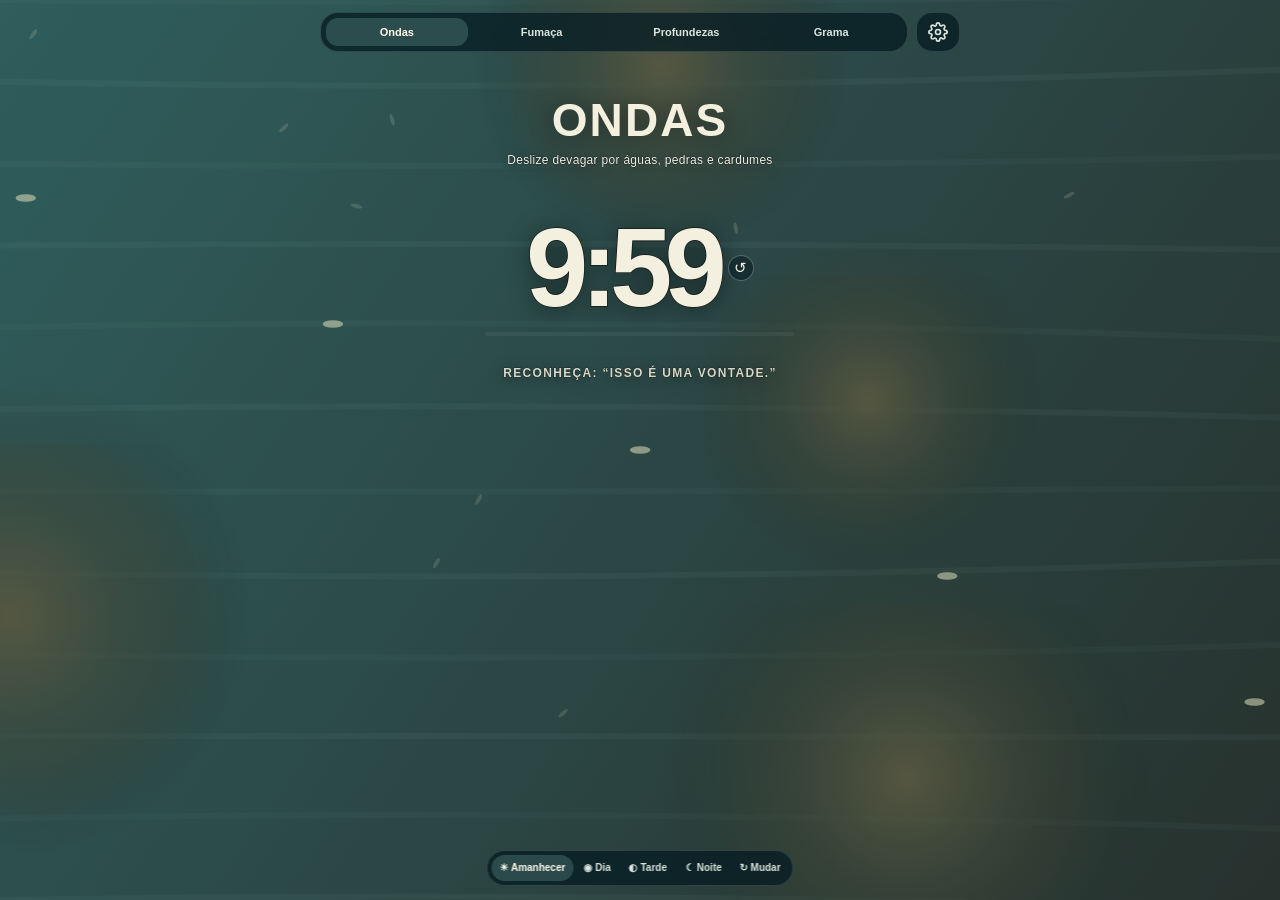
==== low.html @ 4898e333 "Fixes via Antigravity" ====
<!doctype html><html lang="pt-BR"><head><meta charset="utf-8"><meta name="viewport" content="width=device-width,initial-scale=1,viewport-fit=cover,user-scalable=no"><link rel="icon" href="assets/wave-icon.svg"><title>Pausa Guiada — Low</title><style>
:root{color-scheme:dark}*{box-sizing:border-box}html,body,#app{width:100%;height:100%;margin:0;overflow:hidden}body{background:#041820;color:#f4f0df;font-family:-apple-system,BlinkMacSystemFont,"Segoe UI",sans-serif}canvas{position:absolute;inset:0;width:100%;height:100%;touch-action:none}.top-header{position:fixed;z-index:5;top:max(12px,env(safe-area-inset-top));left:12px;right:12px;display:flex;align-items:center;gap:8px;max-width:640px;margin:0 auto;pointer-events:none}.top-header>*{pointer-events:auto}.top{flex:1 1 0;min-width:0;display:flex;gap:3px;padding:5px;border:1px solid #ffffff25;border-radius:18px;background:#041920b8;backdrop-filter:blur(12px)}.top button{flex:1;min-width:0;border:0;border-radius:12px;padding:8px 2px;color:#dbe5de;background:transparent;font-size:11px;font-weight:760;white-space:nowrap}.top button[aria-pressed=true]{background:#83b5aa42;color:#fffbed}.settings-btn{align-self:stretch;width:44px;min-width:44px;display:flex;align-items:center;justify-content:center;border:1px solid #ffffff25;border-radius:16px;background:#041920b8;backdrop-filter:blur(12px);color:#dbe5de;cursor:pointer;padding:0;transition:background 200ms,color 200ms,transform 120ms}.settings-btn:hover{background:#83b5aa42;color:#fff}.settings-btn:active{transform:scale(.95)}.settings-modal{position:fixed;inset:0;z-index:100;display:flex;align-items:center;justify-content:center;opacity:0;pointer-events:none;transition:opacity 220ms ease}.settings-modal.is-open{opacity:1;pointer-events:auto}.settings-backdrop{position:absolute;inset:0;background:rgba(1,10,16,.72);backdrop-filter:blur(16px);-webkit-backdrop-filter:blur(16px)}.settings-dialog{position:relative;z-index:1;width:min(92vw,420px);max-height:min(88vh,620px);overflow-y:auto;background:rgba(4,24,33,.94);border:1px solid rgba(226,244,235,.22);border-radius:24px;padding:22px 20px;box-shadow:0 20px 60px rgba(0,0,0,.55);display:flex;flex-direction:column;gap:16px;transform:translateY(12px) scale(.98);transition:transform 220ms cubic-bezier(.16,1,.3,1);-webkit-overflow-scrolling:touch}.settings-modal.is-open .settings-dialog{transform:translateY(0) scale(1)}.settings-header{display:flex;align-items:center;justify-content:space-between;padding-bottom:4px;border-bottom:1px solid rgba(226,244,235,.12)}.settings-title{margin:0;font-size:17px;font-weight:750;color:#fffbed;letter-spacing:.02em}.settings-close{width:32px;height:32px;display:flex;align-items:center;justify-content:center;border:1px solid rgba(226,244,235,.18);border-radius:50%;background:rgba(255,255,255,.06);color:rgba(240,246,237,.8);font-size:14px;cursor:pointer;transition:background 150ms,color 150ms}.settings-close:hover{background:rgba(255,255,255,.14);color:#fff}.settings-body{display:flex;flex-direction:column;gap:16px}.settings-section{display:flex;flex-direction:column;gap:7px}.settings-section-header{display:flex;align-items:center;justify-content:space-between}.settings-section-title{font-size:11px;font-weight:750;text-transform:uppercase;letter-spacing:.08em;color:rgba(224,240,232,.75)}.settings-badge{font-size:9px;font-weight:700;text-transform:uppercase;letter-spacing:.06em;padding:2px 7px;border-radius:999px;background:rgba(143,188,174,.18);color:#9cd4c5}.settings-desc{margin:0;font-size:11px;line-height:1.42;color:rgba(244,240,223,.68)}.settings-segment{display:flex;gap:4px;padding:3px;border-radius:14px;background:rgba(2,14,20,.6);border:1px solid rgba(226,244,235,.14)}.settings-pill{flex:1;min-width:0;min-height:36px;display:flex;align-items:center;justify-content:center;border:0;border-radius:11px;background:transparent;color:rgba(240,246,237,.7);font-size:11px;font-weight:700;letter-spacing:.03em;text-decoration:none;cursor:pointer;transition:background 160ms,color 160ms}.settings-pill:hover{color:#fff;background:rgba(255,255,255,.05)}.settings-pill.is-active,.settings-pill[aria-current="page"],.settings-pill[aria-pressed="true"],.settings-pill[aria-selected="true"]{background:rgba(128,181,171,.28);color:#fffbed;box-shadow:inset 0 0 0 1px rgba(213,237,226,.18)}.settings-toggles{display:flex;flex-direction:column;gap:8px}.settings-toggle-row{display:flex;align-items:center;justify-content:space-between;padding:9px 12px;border-radius:14px;background:rgba(2,14,20,.5);border:1px solid rgba(226,244,235,.12)}.settings-toggle-info{display:flex;flex-direction:column;gap:2px}.settings-toggle-name{font-size:12px;font-weight:700;color:#f4f0df}.settings-toggle-sub{font-size:10px;color:rgba(244,240,223,.55)}.settings-icon-btn{width:38px;height:38px;display:flex;align-items:center;justify-content:center;border-radius:12px;border:1px solid rgba(226,244,235,.18);background:rgba(128,181,171,.24);color:#fffbed;cursor:pointer;transition:background 160ms,color 160ms,transform 100ms}.settings-icon-btn.is-muted{background:rgba(255,255,255,.06);border-color:rgba(255,255,255,.12);color:rgba(240,246,237,.4)}.settings-icon-btn:active{transform:scale(.95)}.content{position:fixed;z-index:2;inset:max(96px,calc(env(safe-area-inset-top) + 72px)) 24px max(28px,env(safe-area-inset-bottom));display:flex;flex-direction:column;align-items:center;text-align:center;pointer-events:none}h1{margin:0;font-size:clamp(29px,8vw,46px);font-weight:750;letter-spacing:.045em;line-height:1.08;text-transform:uppercase;text-shadow:0 2px 20px #000;min-height:0}.hint{height:34px;margin:6px 0 0;color:#fffef8;font-size:12px;line-height:1.35;letter-spacing:.025em;-webkit-text-stroke:.6px #000b;display:flex;align-items:flex-start;justify-content:center;text-align:center}.space{flex:1}.timer-row{display:flex;align-items:center;justify-content:center;gap:9px;margin:0}.timer{margin:0;font-size:clamp(64px,19vw,112px);font-weight:600;letter-spacing:-.07em;line-height:.9;-webkit-text-stroke:1.5px #000a}.bar{width:clamp(210px,48vw,310px);height:4px;margin-top:14px}.bar i{display:block;width:100%;height:100%;border-radius:99px;background:#ffffff0d}.prompt{height:34px;max-width:330px;margin:20px 0 0;font-size:12px;font-weight:750;letter-spacing:.11em;text-transform:uppercase;-webkit-text-stroke:.55px #000b;display:flex;align-items:center;justify-content:center;text-align:center}.note{position:fixed;z-index:4;bottom:max(14px,env(safe-area-inset-bottom));left:50%;transform:translateX(-50%);margin:0;padding:8px 12px;border:1px solid #ffffff22;border-radius:999px;background:#041920a8;color:#d3e0d8;font-size:10px;white-space:nowrap}.gate{position:fixed;z-index:9;inset:0;display:grid;place-items:center;padding:28px;background:#071d26}.gate[hidden]{display:none}.gate form{display:grid;gap:10px;width:min(100%,320px)}.gate input,.gate button{min-height:50px;border-radius:14px;border:1px solid #ffffff35;padding:0 14px;font:inherit;text-align:center}.gate input{background:#02151d;color:#fff}.gate button{background:#e9dfbd;color:#092a33;font-weight:750}
</style></head><body><div id="app"><canvas id="canvas"></canvas><header class="top-header"><nav class="top"><button data-mode="sea" aria-pressed="true" style="display:none">Ondas</button><button data-mode="waves" style="display:none">Ondas</button><button data-mode="drift" data-i18n="nav_drift">Ondas</button><button data-mode="ink" data-i18n="nav_ink">Fumaça</button><button data-mode="depths" data-i18n="nav_depths">Profundezas</button><button data-mode="grass" data-i18n="nav_grass">Grama</button></nav><button class="settings-btn" id="settingsBtn" type="button" aria-label="Configurações" data-i18n-aria-label="settings_title" data-i18n-title="settings_title" title="Configurações"><svg viewBox="0 0 24 24" width="20" height="20" fill="none" stroke="currentColor" stroke-width="2" stroke-linecap="round" stroke-linejoin="round" aria-hidden="true"><circle cx="12" cy="12" r="3"></circle><path d="M19.4 15a1.65 1.65 0 0 0 .33 1.82l.06.06a2 2 0 0 1 0 2.83 2 2 0 0 1-2.83 0l-.06-.06a1.65 1.65 0 0 0-1.82-.33 1.65 1.65 0 0 0-1 1.51V21a2 2 0 0 1-2 2 2 2 0 0 1-2-2v-.09A1.65 1.65 0 0 0 9 19.4a1.65 1.65 0 0 0-1.82.33l-.06.06a2 2 0 0 1-2.83 0 2 2 0 0 1 0-2.83l.06-.06a1.65 1.65 0 0 0 .33-1.82 1.65 1.65 0 0 0-1.51-1H3a2 2 0 0 1-2-2 2 2 0 0 1 2-2h.09A1.65 1.65 0 0 0 4.6 9a1.65 1.65 0 0 0-.33-1.82l-.06-.06a2 2 0 0 1 0-2.83 2 2 0 0 1 2.83 0l.06.06a1.65 1.65 0 0 0 1.82.33H9a1.65 1.65 0 0 0 1-1.51V3a2 2 0 0 1 2-2 2 2 0 0 1 2 2v.09a1.65 1.65 0 0 0 1 1.51 1.65 1.65 0 0 0 1.82-.33l.06-.06a2 2 0 0 1 2.83 0 2 2 0 0 1 0 2.83l-.06.06a1.65 1.65 0 0 0-.33 1.82V9a1.65 1.65 0 0 0 1.51 1H21a2 2 0 0 1 2 2 2 2 0 0 1-2 2h-.09a1.65 1.65 0 0 0-1.51 1z"></path></svg></button></header><aside class="settings-modal" id="settingsModal" aria-hidden="true" hidden><div class="settings-backdrop" id="settingsBackdrop"></div><div class="settings-dialog" role="dialog" aria-modal="true" aria-labelledby="settingsTitle"><div class="settings-header"><h2 class="settings-title" id="settingsTitle" data-i18n="settings_title">Configurações</h2><button class="settings-close" id="settingsClose" type="button" aria-label="Fechar" data-i18n-aria-label="settings_close">✕</button></div><div class="settings-body"><div class="settings-section"><label class="settings-section-title" data-i18n="settings_quality_title">Qualidade Gráfica</label><p class="settings-desc" data-i18n="settings_quality_desc">Se o seu dispositivo não estiver exibindo corretamente ou consumir muita bateria, altere a qualidade gráfica.</p><div class="settings-segment quality-switch" id="settingsQualitySwitch"><a class="settings-pill" href="index.html" data-profile="high">High</a><a class="settings-pill" href="mid.html" data-profile="mid">Mid</a><a class="settings-pill is-active" href="low.html" data-profile="low" aria-current="page">Low</a></div></div><div class="settings-section"><div class="settings-section-header"><label class="settings-section-title" data-i18n="settings_timer_title">Duração da Sessão</label><span class="settings-badge" data-i18n="settings_coming_soon">Em breve</span></div><div class="settings-segment timer-switch" id="settingsTimerSwitch"><button type="button" class="settings-pill" data-minutes="5">5 min</button><button type="button" class="settings-pill is-active" data-minutes="10" aria-pressed="true">10 min</button><button type="button" class="settings-pill" data-minutes="15">15 min</button><button type="button" class="settings-pill" data-minutes="20">20 min</button></div></div><div class="settings-section"><label class="settings-section-title" data-i18n="settings_lang_title">Idioma</label><div class="settings-segment lang-switch" id="settingsLangSwitch"><button type="button" class="settings-pill is-active" data-lang="pt" aria-pressed="true">Português</button><button type="button" class="settings-pill" data-lang="en">English</button></div></div><div class="settings-section"><div class="settings-section-header"><label class="settings-section-title" data-i18n="settings_audio_title">Sons e Áudio</label></div><div class="settings-toggles"><div class="settings-toggle-row"><div class="settings-toggle-info"><span class="settings-toggle-name" data-i18n="settings_audio_bg">Áudio Ambiente</span><span class="settings-toggle-sub" data-i18n="settings_audio_bg_desc">Som ambiente e atmosfera</span></div><button type="button" class="settings-icon-btn is-active" id="audioToggleBtn" aria-label="Alternar áudio ambiente" data-i18n-aria-label="settings_audio_bg_toggle" aria-pressed="true"><svg class="icon-on" viewBox="0 0 24 24" width="18" height="18" fill="none" stroke="currentColor" stroke-width="2" stroke-linecap="round" stroke-linejoin="round" aria-hidden="true"><polygon points="11 5 6 9 2 9 2 15 6 15 11 19 11 5"></polygon><path d="M19.07 4.93a10 10 0 0 1 0 14.14M15.54 8.46a5 5 0 0 1 0 7.07"></path></svg><svg class="icon-off" viewBox="0 0 24 24" width="18" height="18" fill="none" stroke="currentColor" stroke-width="2" stroke-linecap="round" stroke-linejoin="round" aria-hidden="true" style="display:none"><polygon points="11 5 6 9 2 9 2 15 6 15 11 19 11 5"></polygon><line x1="23" y1="9" x2="17" y2="15"></line><line x1="17" y1="9" x2="23" y2="15"></line></svg></button></div><div class="settings-toggle-row"><div class="settings-toggle-info"><span class="settings-toggle-name" data-i18n="settings_audio_sfx">Efeitos ao Tocar</span><span class="settings-toggle-sub" data-i18n="settings_audio_sfx_desc">Feedback sonoro ao tocar e deslizar</span></div><button type="button" class="settings-icon-btn is-active" id="sfxToggleBtn" aria-label="Alternar efeitos sonoros" data-i18n-aria-label="settings_audio_sfx_toggle" aria-pressed="true"><svg class="icon-on" viewBox="0 0 24 24" width="18" height="18" fill="none" stroke="currentColor" stroke-width="2" stroke-linecap="round" stroke-linejoin="round" aria-hidden="true"><path d="M12 2v4m0 12v4M4.93 4.93l2.83 2.83m8.48 8.48l2.83 2.83M2 12h4m12 0h4M4.93 19.07l2.83-2.83m8.48-8.48l2.83-2.83"></path></svg><svg class="icon-off" viewBox="0 0 24 24" width="18" height="18" fill="none" stroke="currentColor" stroke-width="2" stroke-linecap="round" stroke-linejoin="round" aria-hidden="true" style="display:none"><circle cx="12" cy="12" r="9"></circle><line x1="4.93" y1="4.93" x2="19.07" y2="19.07"></line></svg></button></div></div></div></div></div></aside><section class="content"><h1 id="title">ONDAS</h1><p class="hint" id="hint">Deslize devagar por águas, pedras e cardumes</p><div class="space"></div><div class="timer-row"><p class="timer" id="timer">10:00</p><button class="fallback-reset" type="button" title="Reiniciar 10 minutos">↺</button></div><div class="bar"><i id="bar"></i></div><p class="prompt">RECONHEÇA: “ISSO É UMA VONTADE.”</p><div class="space"></div></section></div><section class="gate" id="gate" hidden><form id="form"><strong>PAUSA GUIADA</strong><input id="password" type="password" placeholder="Palavra de acesso" required><button>Continuar</button></form></section><script>
(()=>{'use strict';const $=s=>document.querySelector(s),c=$('#canvas'),x=c.getContext('2d',{alpha:false}),title=$('#title'),hint=$('#hint'),timer=$('#timer'),bar=$('#bar'),L={sea:['ONDAS','Toque para criar uma ondulação'],waves:['ONDAS','Toque para criar uma onda'],drift:['ONDAS','Deslize por águas e cardumes'],ink:['FUMAÇA','Toque e arraste para soltar fumaça'],depths:['PROFUNDEZAS','Deslize para abrir a água escura'],grass:['GRAMA','Passe o dedo pela grama']};let mode='sea',last=0,elapsed=0,marks=[],drops=[],fish=Array.from({length:18},()=>({x:Math.random(),y:Math.random(),a:Math.random()*7}));const gate=$('#gate');try{if(localStorage.getItem('guided-relief-access')!=='granted')gate.hidden=false}catch{gate.hidden=false}$('#form').onsubmit=e=>{e.preventDefault();if($('#password').value==='sph'){try{localStorage.setItem('guided-relief-access','granted')}catch{}gate.hidden=true}};function fit(){if(c.width!==innerWidth||c.height!==innerHeight){c.width=innerWidth;c.height=innerHeight}}function hit(e){let r=c.getBoundingClientRect(),p={x:(e.clientX-r.left)/r.width,y:(e.clientY-r.top)/r.height,a:0};marks.push(p);if(mode==='ink')for(let i=0;i<14;i++)drops.push({...p,a:0,h:155+Math.random()*60,z:Math.random()*7})}c.onpointerdown=e=>{c.setPointerCapture(e.pointerId);hit(e)};c.onpointermove=e=>{if(e.buttons)hit(e)};function water(w,h,t,drift){let g=x.createLinearGradient(0,0,w,h);g.addColorStop(0,'#0e4e5b');g.addColorStop(1,'#041923');x.fillStyle=g;x.fillRect(0,0,w,h);for(let i=0;i<12;i++){let y=i*h/11,o=Math.sin(t*.0003+i)*12;x.strokeStyle=`rgba(150,219,205,${.035+(i%2)*.016})`;x.lineWidth=6;x.beginPath();x.moveTo(0,y);x.quadraticCurveTo(w*.5,y+o,w,y-o);x.stroke()}const sceneRocks=window.__portableOceanRocks||[[.18,.29,.2],[.74,.23,.17],[.5,.63,.23],[.1,.84,.16],[.85,.78,.19]];sceneRocks.forEach(a=>{let driftX=drift?t*.000014:0,px=(a[0]*w-driftX+w)%w,py=a[1]*h,q=x.createRadialGradient(px,py,0,px,py,a[2]*w);q.addColorStop(0,'rgba(65,73,59,.9)');q.addColorStop(1,'rgba(7,30,34,0)');x.fillStyle=q;x.fillRect(px-a[2]*w,py-a[2]*w,a[2]*w*2,a[2]*w*2)})}function draw(t){requestAnimationFrame(draw);if(document.hidden||t-last<66)return;last=t;fit();let w=c.width,h=c.height;if(mode==='sea'||mode==='waves'||mode==='drift'){water(w,h,t,mode==='drift');if(mode==='drift'){const sceneRocks=window.__portableOceanRocks||[[.18,.29,.2],[.74,.23,.17],[.5,.63,.23],[.1,.84,.16],[.85,.78,.19]];for(let i=0;i<5;i++){let fx=(i*.24+t*.000012)%1,fy=.22+i*.14;if(sceneRocks.some(a=>{let dx=fx-a[0],dy=(fy-a[1])/.72;return dx*dx+dy*dy<(a[2]*1.28)**2}))continue;x.fillStyle='rgba(222,230,203,.55)';x.beginPath();x.ellipse(fx*w,fy*h,w*.008,w*.003,0,0,7);x.fill()}}}else if(mode==='ink'){x.fillStyle='#082934';x.fillRect(0,0,w,h);x.globalCompositeOperation='screen';for(let d of drops){d.a+=.012;let rr=10+d.a*95,px=(d.x+Math.cos(d.z+d.a*4)*d.a*.1)*w,py=(d.y+Math.sin(d.z+d.a*4)*d.a*.1)*h,q=x.createRadialGradient(px,py,0,px,py,rr);q.addColorStop(0,`hsla(${d.h},65%,68%,${Math.max(0,.3-d.a*.18)})`);q.addColorStop(1,'transparent');x.fillStyle=q;x.fillRect(px-rr,py-rr,rr*2,rr*2)}x.globalCompositeOperation='source-over';drops=drops.filter(d=>d.a<1.3)}else if(mode==='depths'){x.fillStyle='#46736f';x.fillRect(0,0,w,h);for(let f of fish){f.x=(f.x+Math.cos(f.a)*.001+1)%1;x.fillStyle='#d5b55f';x.beginPath();x.ellipse(f.x*w,f.y*h,w*.016,w*.005,f.a,0,7);x.fill()}x.fillStyle='rgba(2,20,27,.91)';x.fillRect(0,0,w,h);x.globalCompositeOperation='destination-out'}else{let g=x.createLinearGradient(0,0,0,h);g.addColorStop(0,'#86aab1');g.addColorStop(.56,'#6e986a');g.addColorStop(.57,'#173c2d');x.fillStyle=g;x.fillRect(0,0,w,h);for(let i=0;i<90;i++){let p=i*29%w,l=90+i%7*10;x.strokeStyle=`hsl(${98+i%26} 34% ${23+i%20}%)`;x.beginPath();x.moveTo(p,h);x.quadraticCurveTo(p+Math.sin(t*.001+i)*8,h-l*.5,p+5,h-l);x.stroke()}}for(let m of marks){m.a+=.02;let r=10+m.a*75;if(mode==='depths'){let q=x.createRadialGradient(m.x*w,m.y*h,0,m.x*w,m.y*h,r);q.addColorStop(0,`rgba(0,0,0,${Math.max(0,.85-m.a*.08)})`);q.addColorStop(1,'transparent');x.fillStyle=q;x.fillRect(m.x*w-r,m.y*h-r,r*2,r*2)}else if(mode!=='ink'){x.strokeStyle=`rgba(243,245,226,${Math.max(0,.5-m.a)})`;x.beginPath();x.ellipse(m.x*w,m.y*h,r,r*.34,0,0,7);x.stroke()}}x.globalCompositeOperation='source-over';marks=marks.filter(m=>m.a<8)}requestAnimationFrame(draw);document.querySelectorAll('[data-mode]').forEach(b=>b.onclick=()=>{mode=b.dataset.mode;document.querySelectorAll('[data-mode]').forEach(q=>q.setAttribute('aria-pressed',q===b));[title.textContent,hint.textContent]=L[mode];marks=[];drops=[]});addEventListener('guided-reset',()=>{elapsed=0;timer.textContent='10:00';bar.style.width='100%'});setInterval(()=>{elapsed=Math.min(600,elapsed+1);let left=600-elapsed;timer.textContent=`${Math.floor(left/60)}:${String(left%60).padStart(2,'0')}`;bar.style.width=`${left/6}%`},1000)})();
</script><style>#gate,[data-mode="depths"],[data-mode="grass"]{display:none!important}.low-ocean-layer{position:fixed;inset:0;z-index:1;width:100%;height:100%;pointer-events:none}</style><script>
/* Low keeps the same rock-aware interaction contract with fewer textured marks at 15 fps. */
(()=>{const base=document.querySelector('#canvas'),layer=document.createElement('canvas'),g=layer.getContext('2d'),rings=[],flecks=Array.from({length:70},()=>({x:Math.random(),y:Math.random(),a:Math.random()*6.28}));layer.className='low-ocean-layer';document.body.append(layer);let last=0,held=false;const active=()=>document.querySelector('[data-mode][aria-pressed="true"]')?.dataset.mode,rocks=[[.18,.29,.2],[.74,.23,.17],[.5,.63,.23],[.1,.84,.16],[.85,.78,.19]];function resize(){layer.width=innerWidth;layer.height=innerHeight}function land(x,y){return rocks.some(([rx,ry,rr])=>{let dx=x-rx,dy=(y-ry)/.72;return dx*dx+dy*dy<(rr*.78)*(rr*.78)})}function add(e){let r=base.getBoundingClientRect(),p={x:(e.clientX-r.left)/r.width,y:(e.clientY-r.top)/r.height,a:0};if(!land(p.x,p.y))rings.push(p)}function intercept(e){let m=active();if(m!=='sea'&&m!=='waves')return;e.stopImmediatePropagation();if(e.type==='pointerdown'){held=true;add(e)}else if(held&&e.type==='pointermove')add(e)}base.addEventListener('pointerdown',intercept,true);base.addEventListener('pointermove',intercept,true);base.addEventListener('pointerup',()=>held=false,true);document.querySelector('[data-mode="ink"]').textContent='Fumaça';document.querySelector('[data-mode="ink"]').addEventListener('click',()=>{document.querySelector('#title').textContent='FUMAÇA';document.querySelector('#hint').textContent='Toque e arraste para soltar fumaça colorida'});function frame(t){requestAnimationFrame(frame);if(document.hidden||t-last<66)return;last=t;resize();g.clearRect(0,0,innerWidth,innerHeight);let m=active();if(!['sea','waves','drift'].includes(m))return;g.globalCompositeOperation='screen';for(const f of flecks){g.fillStyle='rgba(218,236,205,.06)';g.fillRect(f.x*innerWidth,f.y*innerHeight+Math.sin(t*.0005+f.a)*6,2,1)}g.globalCompositeOperation='source-over';for(const r of rings){r.a+=.014;let rad=r.a*innerWidth*.31,parts=40;g.strokeStyle=`rgba(241,245,223,${Math.max(0,.4-r.a*.3)})`;g.lineWidth=1.4;for(let i=0;i<parts;i++){let a=i/parts*Math.PI*2,aa=(i+1)/parts*Math.PI*2,x1=r.x+Math.cos(a)*rad/innerWidth,y1=r.y+Math.sin(a)*rad/innerWidth,x2=r.x+Math.cos(aa)*rad/innerWidth,y2=r.y+Math.sin(aa)*rad/innerWidth;if(!land(x1,y1)&&!land(x2,y2)){g.beginPath();g.arc(r.x*innerWidth,r.y*innerHeight,rad,a,aa);g.stroke()}}}while(rings.length&&rings[0].a>1.25)rings.shift()}resize();requestAnimationFrame(frame)})();
</script><style>[data-mode="depths"],[data-mode="grass"]{display:block!important}.quality-fix{position:fixed;inset:0;z-index:1;width:100%;height:100%;pointer-events:none}</style><script>
/* Low version of the same interaction rules: High Depths/Grass links, coloured Fumaça, water-only wavy rings, and moving water fish. */
addEventListener('load',()=>{const c=document.querySelector('.fallback-controls');setInterval(()=>{if(document.querySelector('[data-mode][aria-pressed="true"]')?.dataset.mode==='ink')c.hidden=false},60)});
addEventListener('load',()=>setTimeout(()=>{const frame=document.querySelector('.high-scene'),app=document.querySelector('#app'),base=document.querySelector('#canvas'),ctl=document.querySelector('.fallback-controls');if(frame)app.prepend(frame);const mar=ctl.innerHTML,smoke=['◉ Temas','◉ Brisa','◉ Âmbar','◉ Violeta'];let n=0;setInterval(()=>{const m=document.querySelector('[data-mode][aria-pressed="true"]')?.dataset.mode;if(m==='ink'){ctl.hidden=false;if(!ctl.querySelector('[data-smoke]'))ctl.innerHTML='<button data-smoke>◉ Temas</button>';base.style.filter='none'}else if(m==='drift'){if(!ctl.querySelector('[data-shift]'))ctl.innerHTML=mar;document.querySelectorAll('.quality-fix').forEach(x=>x.style.opacity='.18')}else{document.querySelectorAll('.quality-fix').forEach(x=>x.style.opacity='1')}},180);ctl.addEventListener('click',e=>{if(!e.target.closest('[data-smoke]'))return;n=(n+1)%4;ctl.querySelector('[data-smoke]').textContent=smoke[n];document.querySelectorAll('.quality-fix').forEach(x=>x.style.filter=`hue-rotate(${[0,35,85,155][n]}deg)`);base.style.filter=`hue-rotate(${[0,18,42,72][n]}deg)`})},0));
addEventListener('load',()=>{const style=document.createElement('style');style.textContent=`body{font-family:"Avenir Next","Helvetica Neue",Arial,sans-serif}h1{font-family:"Avenir Next","Helvetica Neue",Arial,sans-serif;font-weight:750;text-shadow:0 2px 24px rgba(0,0,0,.45)}.timer{font-family:-apple-system,BlinkMacSystemFont,"Segoe UI",Roboto,sans-serif;font-variant-numeric:tabular-nums;-webkit-text-stroke:1.5px rgba(0,0,0,.62);paint-order:stroke fill;text-shadow:0 3px 24px rgba(0,0,0,.44)}.prompt{color:rgba(244,241,226,.86);-webkit-text-stroke:.55px rgba(0,0,0,.7);paint-order:stroke fill;text-shadow:0 2px 14px rgba(0,0,0,.6)}.hint{color:rgba(255,255,248,.94);-webkit-text-stroke:.6px rgba(0,0,0,.78);paint-order:stroke fill;text-shadow:0 2px 12px rgba(0,0,0,.55)}.shifted-mar{display:none!important}.high-scene{position:fixed;inset:0;z-index:0;width:100%;height:100%;border:0;background:#041820}.high-scene.palette-open{z-index:20!important}`;document.head.append(style);const base=document.querySelector('#canvas'),frame=document.createElement('iframe'),title=document.querySelector('#title'),hint=document.querySelector('#hint');frame.className='high-scene';frame.hidden=true;document.body.prepend(frame);window.addEventListener('message',e=>{if(e.source!==frame.contentWindow||e.data?.type!=='pausa-palette')return;frame.classList.toggle('palette-open',!!e.data.open)});function high(kind){document.querySelectorAll('[data-mode]').forEach(b=>b.setAttribute('aria-pressed',b.dataset.mode===kind));base.style.visibility='hidden';frame.hidden=false;const sfxMuted=localStorage.getItem('pausa-sfx-muted')==='true';frame.src=`index.html?mode=${kind==='depths'?'water':'grass'}&embed=1&lang=${window.__currentLang||'pt'}&sfxMuted=${sfxMuted}`;const tFn=(typeof t==='function')?t:(k=>k);title.textContent=tFn(`title_${kind}`);hint.textContent=tFn(`hint_${kind}`);document.querySelector('.fallback-controls').hidden=true;document.querySelector('.tone-wash').style.display='none';document.querySelectorAll('.quality-fix').forEach(x=>x.style.display='none');document.querySelectorAll('.shifted-mar').forEach(x=>x.style.display='none');const w2=document.querySelector('body > div[style*="background:#062d36"]');if(w2)w2.style.display='none';if(window.ambientSoundtrack)window.ambientSoundtrack.playMode(kind);if(typeof updateQualityLinks==='function')updateQualityLinks();}window.addEventListener('click',e=>{const b=e.target.closest('[data-mode="depths"],[data-mode="grass"]');if(!b)return;e.preventDefault();e.stopImmediatePropagation();high(b.dataset.mode)},true);for(const b of document.querySelectorAll('[data-mode="drift"],[data-mode="ink"]'))b.addEventListener('click',()=>{base.style.visibility='visible';frame.hidden=true;frame.classList.remove('palette-open');frame.src='about:blank';document.querySelectorAll('.quality-fix').forEach(x=>x.style.display='');document.querySelectorAll('.tone-wash').forEach(x=>x.style.display='');document.querySelectorAll('.shifted-mar').forEach(x=>x.style.display='');const w2=document.querySelector('body > div[style*="background:#062d36"]');if(w2)w2.style.display='';document.querySelectorAll('[data-mode]').forEach(v=>v.setAttribute('aria-pressed',v===b));if(window.ambientSoundtrack)window.ambientSoundtrack.playMode(b.dataset.mode);if(typeof updateQualityLinks==='function')updateQualityLinks();});});
addEventListener('load',()=>{const c=document.createElement('canvas'),g=c.getContext('2d'),ctl=document.querySelector('.fallback-controls'),islands=[];let shifted=false,last=0,tone='day';c.className='shifted-mar';c.style.cssText='position:fixed;inset:0;z-index:2;width:100%;height:100%;pointer-events:none;display:none';document.body.append(c);function route(){islands.length=0;for(let i=0;i<5;i++)islands.push({x:.1+Math.random()*.8,y:.17+Math.random()*.7,r:.1+Math.random()*.1,a:Math.random()*6.28})}function draw(t){requestAnimationFrame(draw);if(document.hidden||t-last<66)return;last=t;const active=document.querySelector('[data-mode][aria-pressed="true"]')?.dataset.mode;c.style.display=shifted&&active==='drift'?'block':'none';if(c.style.display==='none')return;c.width=innerWidth;c.height=innerHeight;let w=innerWidth,h=innerHeight,pal={dawn:['#1c6070','#0b3038'],day:['#0d4b57','#041d28'],dusk:['#30505e','#101d34'],night:['#092736','#020f20']}[tone],bg=g.createLinearGradient(0,0,w,h);bg.addColorStop(0,pal[0]);bg.addColorStop(1,pal[1]);g.fillStyle=bg;g.fillRect(0,0,w,h);for(let i=0;i<14;i++){let y=(i*.11*h+t*.013)%h,o=Math.sin(t*.00045+i*2.7)*w*.05;g.strokeStyle='rgba(193,229,213,.04)';g.lineWidth=3;g.beginPath();g.quadraticCurveTo(w*.5,y+o,w,y-o);g.stroke()}for(const q of islands){let x=q.x*w,y=q.y*h,r=q.r*w,rad=g.createRadialGradient(x,y,r*.1,x,y,r);rad.addColorStop(0,'rgba(111,112,79,.96)');rad.addColorStop(.58,'rgba(48,66,55,.96)');rad.addColorStop(1,'rgba(5,28,33,0)');g.fillStyle=rad;g.beginPath();g.ellipse(x,y,r,r*.66,q.a,0,Math.PI*2);g.fill()}for(let i=0;i<5;i++){let x=((i*.21+t*.00003)%1)*w,y=(.2+i*.14)*h;g.fillStyle='rgba(220,234,207,.75)';g.beginPath();g.ellipse(x,y,4,1.4,0,0,Math.PI*2);g.fill()}}route();ctl.addEventListener('click',e=>{let b=e.target.closest('[data-shift]');if(b){shifted=true;route()}let q=e.target.closest('[data-tone]');if(q)tone=q.dataset.tone});requestAnimationFrame(draw)});
(()=>{if(!window.soundSynth){class CalmAudio{constructor(){this.ctx=null;this.master=null;this.filter=null;this.noiseBuffer=null;this.lastDragTime=0;this.grassNotes=[330,392,440,493.88,587.33,659.25];this.grassIdx=0;this.activeVoices=0;this.maxVoices=4;this.muted=false;const sfxParam=new URLSearchParams(location.search).get('sfxMuted');if(sfxParam!==null){this.muted=sfxParam==='true';}else{try{this.muted=localStorage.getItem('pausa-sfx-muted')==='true';}catch{}}}init(){if(this.ctx){if(this.ctx.state==='suspended')this.ctx.resume();return}const AudioCtx=window.AudioContext||window.webkitAudioContext;if(!AudioCtx)return;this.ctx=new AudioCtx();this.master=this.ctx.createGain();this.master.gain.value=0.0168;this.filter=this.ctx.createBiquadFilter();this.filter.type='lowpass';this.filter.frequency.value=2200;this.filter.Q.value=0.7;this.master.connect(this.filter);this.filter.connect(this.ctx.destination);const sampleRate=this.ctx.sampleRate,bufferSize=Math.floor(sampleRate*0.45);this.noiseBuffer=this.ctx.createBuffer(1,bufferSize,sampleRate);const data=this.noiseBuffer.getChannelData(0);let b0=0,b1=0,b2=0;for(let i=0;i<bufferSize;i++){const white=Math.random()*2-1;b0=0.99765*b0+white*0.099046;b1=0.963*b1+white*0.2965164;b2=0.57*b2+white*1.0526913;data[i]=(b0+b1+b2)*0.36}}playDrift(isDrag=false,isBig=false){if(!this.ctx||this.muted||this.activeVoices>=this.maxVoices)return;const now=this.ctx.currentTime,osc=this.ctx.createOscillator(),gain=this.ctx.createGain();const baseFreq=isBig?(145+Math.random()*25):(isDrag?(310+Math.random()*50):(410+Math.random()*60));const dur=isBig?0.26:(isDrag?0.08:0.11),vol=isBig?0.65:(isDrag?0.3:0.5);osc.type='sine';osc.frequency.setValueAtTime(baseFreq,now);osc.frequency.exponentialRampToValueAtTime(baseFreq*(isBig?0.55:0.68),now+dur);gain.gain.setValueAtTime(0.0001,now);gain.gain.linearRampToValueAtTime(vol,now+(isBig?0.03:0.007));gain.gain.exponentialRampToValueAtTime(0.0001,now+dur);osc.connect(gain);gain.connect(this.master);this.activeVoices++;osc.start(now);osc.stop(now+dur+0.01);osc.onended=()=>{this.activeVoices=Math.max(0,this.activeVoices-1)}}playInk(isDrag=false){if(!this.ctx||this.muted||!this.noiseBuffer||this.activeVoices>=this.maxVoices)return;const now=this.ctx.currentTime,source=this.ctx.createBufferSource();source.buffer=this.noiseBuffer;const filter=this.ctx.createBiquadFilter();filter.type='lowpass';const baseFreq=isDrag?(420+Math.random()*60):(520+Math.random()*80);filter.frequency.setValueAtTime(baseFreq,now);filter.frequency.exponentialRampToValueAtTime(baseFreq*0.55,now+(isDrag?0.14:0.22));filter.Q.value=0.9;const gain=this.ctx.createGain(),dur=isDrag?0.14:0.22,vol=isDrag?0.48:0.72;gain.gain.setValueAtTime(0.0001,now);gain.gain.linearRampToValueAtTime(vol,now+0.018);gain.gain.exponentialRampToValueAtTime(0.0001,now+dur);source.connect(filter);filter.connect(gain);gain.connect(this.master);this.activeVoices++;source.start(now);source.stop(now+dur+0.01);source.onended=()=>{this.activeVoices=Math.max(0,this.activeVoices-1)}}playDepths(isDrag=false){if(!this.ctx||this.muted||this.activeVoices>=this.maxVoices)return;const now=this.ctx.currentTime,osc=this.ctx.createOscillator(),gain=this.ctx.createGain(),filter=this.ctx.createBiquadFilter();filter.type='lowpass';filter.frequency.setValueAtTime(isDrag?340:420,now);filter.Q.value=2.2;const baseFreq=isDrag?(185+Math.random()*25):(250+Math.random()*35);const dur=isDrag?0.1:0.15,vol=isDrag?0.35:0.55;osc.type='triangle';osc.frequency.setValueAtTime(baseFreq,now);osc.frequency.exponentialRampToValueAtTime(baseFreq*0.7,now+dur);gain.gain.setValueAtTime(0.0001,now);gain.gain.linearRampToValueAtTime(vol,now+0.01);gain.gain.exponentialRampToValueAtTime(0.0001,now+dur);osc.connect(filter);filter.connect(gain);gain.connect(this.master);this.activeVoices++;osc.start(now);osc.stop(now+dur+0.01);osc.onended=()=>{this.activeVoices=Math.max(0,this.activeVoices-1)}}playGrass(isDrag=false){if(!this.ctx||this.muted||this.activeVoices>=this.maxVoices)return;const now=this.ctx.currentTime,osc=this.ctx.createOscillator(),gain=this.ctx.createGain();const note=this.grassNotes[this.grassIdx%this.grassNotes.length];this.grassIdx=(this.grassIdx+1+(Math.random()<0.4?1:0))%this.grassNotes.length;const dur=isDrag?0.09:0.14,vol=isDrag?0.3:0.5;osc.type='sine';osc.frequency.setValueAtTime(note,now);osc.frequency.exponentialRampToValueAtTime(note*0.97,now+dur);gain.gain.setValueAtTime(0.0001,now);gain.gain.linearRampToValueAtTime(vol,now+0.005);gain.gain.exponentialRampToValueAtTime(0.0001,now+dur);osc.connect(gain);gain.connect(this.master);this.activeVoices++;osc.start(now);osc.stop(now+dur+0.01);osc.onended=()=>{this.activeVoices=Math.max(0,this.activeVoices-1)}}tap(mode){this.init();if(mode==='drift'||mode==='sea'||mode==='waves')this.playDrift(false);else if(mode==='fluid'||mode==='ink')this.playInk(false);else if(mode==='water'||mode==='depths')this.playDepths(false);else if(mode==='grass')this.playGrass(false)}drag(mode){const now=performance.now();if(now-this.lastDragTime<115)return;this.lastDragTime=now;this.init();if(mode==='drift'||mode==='sea'||mode==='waves')this.playDrift(true);else if(mode==='fluid'||mode==='ink')this.playInk(true);else if(mode==='water'||mode==='depths')this.playDepths(true);else if(mode==='grass')this.playGrass(true)}bigWave(){this.init();this.playDrift(false,true)}}window.soundSynth=new CalmAudio()}const CANONICAL_MODES={drift:'drift',sea:'drift',waves:'drift',ink:'ink',fluid:'ink',smoke:'ink',depths:'depths',water:'depths',grass:'grass'};class AmbientSoundtrack{constructor(options={}){this.targetVolume=options.volume??0.08;this.fadeDuration=options.fadeDuration??1900;this.playlists=options.playlists||{};this.currentMode=null;this.currentCanonicalMode=null;this.currentTrackIndex=0;this.activeDeck=0;this.isMuted=false;try{this.isMuted=localStorage.getItem('pausa-ambient-muted')==='true';}catch{}this.initialized=false;this.fadeAnim=null;this.decks=[new Audio(),new Audio()];this.decks.forEach((deck,idx)=>{deck.preload='auto';deck.volume=0;deck.addEventListener('ended',()=>this.onTrackEnded(idx));deck.addEventListener('error',()=>{});});}initGesture(){if(this.initialized)return;this.initialized=true;if(!this.isMuted&&this.currentCanonicalMode){const active=this.decks[this.activeDeck];if(active&&active.src){if(active.paused){active.volume=this.targetVolume;const p=active.play();if(p)p.catch(()=>{});}}else{this.playMode(this.currentCanonicalMode,true);}}}playMode(mode,forceRestart=false){const normMode=(mode||'').toLowerCase();const canonical=CANONICAL_MODES[normMode]||normMode;const list=this.playlists[canonical]||this.playlists[normMode];if(!list||list.length===0)return;if(!forceRestart&&this.currentCanonicalMode===canonical)return;const previousCanonical=this.currentCanonicalMode;this.currentMode=normMode;this.currentCanonicalMode=canonical;this.currentTrackIndex=Math.floor(Math.random()*list.length);const nextSrc=list[this.currentTrackIndex];const outgoingIdx=this.activeDeck;const incomingIdx=1-outgoingIdx;const outgoing=this.decks[outgoingIdx];const incoming=this.decks[incomingIdx];this.activeDeck=incomingIdx;incoming.src=encodeURI(nextSrc);incoming.currentTime=0;incoming.volume=0;if(!this.isMuted){const p=incoming.play();if(p)p.catch(()=>{});}this.crossfade(outgoing,incoming,previousCanonical?this.fadeDuration:900);}onTrackEnded(deckIdx){if(deckIdx!==this.activeDeck)return;const canonical=this.currentCanonicalMode||'drift';const list=this.playlists[canonical];if(!list||list.length===0)return;this.currentTrackIndex=(this.currentTrackIndex+1)%list.length;const nextSrc=list[this.currentTrackIndex];const outgoingIdx=this.activeDeck;const incomingIdx=1-outgoingIdx;const outgoing=this.decks[outgoingIdx];const incoming=this.decks[incomingIdx];this.activeDeck=incomingIdx;incoming.src=encodeURI(nextSrc);incoming.currentTime=0;incoming.volume=0;if(!this.isMuted){const p=incoming.play();if(p)p.catch(()=>{});}this.crossfade(outgoing,incoming,1400);}crossfade(outgoing,incoming,duration){if(this.fadeAnim){cancelAnimationFrame(this.fadeAnim);this.fadeAnim=null;}const start=performance.now();const fromVol=outgoing?(isNaN(outgoing.volume)?0:outgoing.volume):0;const target=this.isMuted?0:this.targetVolume;const step=(now)=>{const elapsed=now-start;const progress=Math.min(1,elapsed/Math.max(100,duration));if(outgoing)outgoing.volume=Math.max(0,Math.min(1,fromVol*(1-progress)));if(incoming)incoming.volume=Math.max(0,Math.min(this.targetVolume,target*progress));if(progress<1){this.fadeAnim=requestAnimationFrame(step);}else{if(outgoing){try{outgoing.pause();}catch{}outgoing.volume=0;}if(incoming)incoming.volume=target;this.fadeAnim=null;}};this.fadeAnim=requestAnimationFrame(step);}setMuted(muted){this.isMuted=!!muted;try{localStorage.setItem('pausa-ambient-muted',this.isMuted?'true':'false');}catch{}const active=this.decks[this.activeDeck];const inactive=this.decks[1-this.activeDeck];if(this.fadeAnim){cancelAnimationFrame(this.fadeAnim);this.fadeAnim=null;}if(inactive){try{inactive.pause();}catch{}inactive.volume=0;}if(!active)return;const start=performance.now();const fromVol=isNaN(active.volume)?0:active.volume;const toVol=this.isMuted?0:this.targetVolume;const duration=this.isMuted?500:800;if(!this.isMuted&&active.paused&&active.src){const p=active.play();if(p)p.catch(()=>{});}const step=(now)=>{const elapsed=now-start;const progress=Math.min(1,elapsed/duration);active.volume=Math.max(0,Math.min(1,fromVol+(toVol-fromVol)*progress));if(progress<1){this.fadeAnim=requestAnimationFrame(step);}else{active.volume=toVol;if(this.isMuted){try{active.pause();}catch{}}this.fadeAnim=null;}};this.fadeAnim=requestAnimationFrame(step);}toggleMute(){this.setMuted(!this.isMuted);return this.isMuted;}}if(!window.ambientSoundtrack){const AMBIENT_PLAYLISTS={drift:['assets/Drift - Aerial Waterscape (Optimized MP3).mp3','assets/Drift - Overhead Ocean & Islands (Optimized MP3).mp3'],ink:['assets/Ink - Fluid Swirls & Water (Optimized MP3).mp3','assets/Ink - Slow Water Motion (Optimized MP3).mp3','assets/Smoke - Ethereal Mist & Wind (Optimized MP3).mp3','assets/Smoke - Gentle Misty Atmosphere (Optimized MP3).mp3'],depths:['assets/Depths - Murky Underwater Drone (Optimized MP3).mp3','assets/Depths - Quiet Sub-aquatic Currents (Optimized MP3).mp3'],grass:['assets/Grass - Gentle Meadow Breeze (Optimized MP3).mp3','assets/Grass - Swaying Meadow Wind (Optimized MP3).mp3']};window.ambientSoundtrack=new AmbientSoundtrack({volume:0.08,fadeDuration:1900,playlists:AMBIENT_PLAYLISTS});}const base=document.querySelector('#canvas'),fx=document.createElement('canvas'),g=fx.getContext('2d'),rings=[],smoke=[],fish=Array.from({length:9},()=>({x:Math.random(),y:Math.random(),a:Math.random()*7})),R=window.__portableOceanRocks||[[.17,.28,.21],[.72,.2,.18],[.47,.57,.27],[.1,.83,.2],[.84,.8,.24]],INK_PALETTES=[[{h:164,s:74,l:64},{h:170,s:62,l:56},{h:26,s:74,l:62},{h:165,s:55,l:68}],[{h:228,s:64,l:66},{h:265,s:58,l:64},{h:18,s:66,l:64},{h:198,s:54,l:66}],[{h:160,s:56,l:58},{h:154,s:62,l:62},{h:36,s:72,l:58},{h:195,s:56,l:62}],[{h:295,s:52,l:58},{h:338,s:56,l:64},{h:215,s:48,l:66},{h:36,s:66,l:62}],[{h:196,s:66,l:58},{h:178,s:66,l:60},{h:96,s:46,l:62},{h:28,s:72,l:60}],[{h:158,s:56,l:56},{h:135,s:46,l:62},{h:22,s:62,l:60},{h:46,s:66,l:65}],[{h:215,s:52,l:66},{h:198,s:56,l:68},{h:320,s:46,l:64},{h:32,s:66,l:62}],[{h:168,s:62,l:56},{h:162,s:56,l:66},{h:18,s:66,l:62},{h:34,s:76,l:64}],[{h:196,s:64,l:58},{h:176,s:62,l:62},{h:22,s:66,l:60},{h:42,s:66,l:65}]];let palIdx=Math.floor(Math.random()*INK_PALETTES.length),colIdx=0,distAcc=0,curColor={...INK_PALETTES[palIdx][0]},targetColor={...curColor};function pickNewColor(){palIdx=Math.floor(Math.random()*INK_PALETTES.length);colIdx=Math.floor(Math.random()*INK_PALETTES[palIdx].length);targetColor=INK_PALETTES[palIdx][colIdx];curColor={h:targetColor.h+(Math.random()-.5)*8,s:targetColor.s,l:targetColor.l};}function stepColor(dist){distAcc+=dist;if(distAcc>0.09){distAcc=0;colIdx=(colIdx+1)%INK_PALETTES[palIdx].length;targetColor=INK_PALETTES[palIdx][colIdx];}let diff=((targetColor.h-curColor.h+540)%360)-180;curColor.h=(curColor.h+diff*0.14+360)%360;curColor.s+=(targetColor.s-curColor.s)*0.14;curColor.l+=(targetColor.l-curColor.l)*0.14;}addEventListener('portable-ocean-layout',e=>{R.splice(0,R.length,...e.detail);fish.forEach(f=>{if(R.some(([rx,ry,rr])=>{let dx=f.x-rx,dy=(f.y-ry)/.72;return dx*dx+dy*dy<(rr*1.32)**2})){f.x=Math.random();f.y=Math.random()}})});fx.className='quality-fix';document.body.append(fx);let last=0,hold=false,lastPos=null;const mode=()=>document.querySelector('[data-mode][aria-pressed="true"]')?.dataset.mode,land=(x,y)=>R.some(([a,b,r])=>{let dx=x-a,dy=(y-b)/.72;return dx*dx+dy*dy<(r*.8)**2}),pos=e=>{let r=base.getBoundingClientRect();return{x:(e.clientX-r.left)/r.width,y:(e.clientY-r.top)/r.height,a:0}};function addSmoke(x,y){const a=Math.random()*6.283,s=0.00018+Math.random()*0.00042,j=0.003+Math.random()*0.005;smoke.push({x:x+Math.cos(a)*j,y:y+Math.sin(a)*j,vx:Math.cos(a)*s,vy:Math.sin(a)*s-0.00003,h:(curColor.h+(Math.random()-.5)*10+360)%360,s:curColor.s,l:curColor.l,z:Math.random()*6.28,w:(Math.random()-.5)*2.8,r0:12+Math.random()*8,rMax:125+Math.random()*55,a:Math.random()*0.06,life:1.85+Math.random()*1.15,decay:0.0042+Math.random()*0.0022});}function pushAndMix(px,py,dx,dy,speed){if(speed<0.001)return;const rad=0.075,radSq=rad*rad,nx=dx/speed,ny=dy/speed,pxLateral=-ny,pyLateral=nx;for(let i=0;i<smoke.length;i++){const q=smoke[i],ex=q.x-px,ey=q.y-py,distSq=ex*ex+ey*ey;if(distSq<radSq){const dist=Math.sqrt(distSq),inf=1-dist/rad,nudge=inf*Math.min(0.003,speed*0.05),side=ex*pxLateral+ey*pyLateral>=0?1:-1;q.vx+=(nx*0.2+pxLateral*side*0.8)*nudge;q.vy+=(ny*0.2+pyLateral*side*0.8)*nudge;const blend=inf*0.38;let diff=((curColor.h-q.h+540)%360)-180;q.h=(q.h+diff*blend+360)%360;q.s+=(curColor.s-q.s)*blend;q.l+=(curColor.l-q.l)*blend;}}}function touch(e){let m=mode();if(e.target!==base||!['sea','waves','drift','ink'].includes(m))return;e.stopImmediatePropagation();let p=pos(e);if(m==='ink'){if(!lastPos){window.soundSynth?.tap('ink');pickNewColor();lastPos={x:p.x,y:p.y};for(let i=0;i<3;i++)addSmoke(p.x,p.y);return;}const dx=p.x-lastPos.x,dy=p.y-lastPos.y,dist=Math.hypot(dx,dy);if(dist>0.01)window.soundSynth?.drag('ink');stepColor(dist);pushAndMix(p.x,p.y,dx,dy,dist);const steps=Math.max(1,Math.min(8,Math.ceil(dist/0.015)));for(let s=1;s<=steps;s++){const f=s/steps,sx=lastPos.x+dx*f,sy=lastPos.y+dy*f;for(let i=0;i<2;i++)addSmoke(sx,sy);}lastPos={x:p.x,y:p.y};return;}if(!land(p.x,p.y)&&e.type!=='pointerup'){rings.push(p);if(e.type==='pointerdown')window.soundSynth?.tap('drift');else if(hold)window.soundSynth?.drag('drift');}}window.addEventListener('pointerdown',e=>{hold=true;lastPos=null;touch(e);},true);window.addEventListener('pointermove',e=>{if(hold)touch(e);},true);window.addEventListener('pointerup',()=>{hold=false;lastPos=null;},true);window.addEventListener('pointercancel',()=>{hold=false;lastPos=null;},true);document.querySelector('[data-mode="ink"]').textContent='Fumaça';document.querySelector('[data-mode="ink"]').addEventListener('click',()=>{title.textContent='FUMAÇA';hint.textContent='Toque e arraste para soltar fumaça colorida'});function resize(){let d=Math.min(devicePixelRatio||1,1.2);fx.width=innerWidth*d;fx.height=innerHeight*d;g.setTransform(d,0,0,d,0,0);}function ring(p,t){p.a+=.008;let rr=p.a*innerWidth*.28,n=76;g.strokeStyle=`rgba(243,246,228,${Math.max(0,.46-p.a*.32)})`;g.lineWidth=1.5;for(let i=0;i<n;i++){let a=i/n*Math.PI*2,b=(i+1)/n*Math.PI*2,ra=rr*(1+.028*Math.sin(a*6+t*.004)),rb=rr*(1+.028*Math.sin(b*6+t*.004)),x1=p.x+Math.cos(a)*ra/innerWidth,y1=p.y+Math.sin(a)*ra/innerHeight,x2=p.x+Math.cos(b)*rb/innerWidth,y2=p.y+Math.sin(b)*rb/innerHeight;if(!land(x1,y1)&&!land(x2,y2)){g.beginPath();g.moveTo(x1*innerWidth,y1*innerHeight);g.lineTo(x2*innerWidth,y2*innerHeight);g.stroke();}}}function draw(t){requestAnimationFrame(draw);if(document.hidden||t-last<66)return;last=t;resize();g.clearRect(0,0,innerWidth,innerHeight);let m=mode();if(m==='ink'){g.globalCompositeOperation='screen';for(const p of smoke){p.a+=p.decay;const ease=Math.min(1,p.a/p.life);const fade=Math.pow(1-ease,2.2);if(fade<=0.001)continue;p.vx*=0.975;p.vy=p.vy*0.975-0.000022;const curl=Math.cos(p.z+p.a*p.w)*0.0003;p.x+=(p.vx+curl)*(innerWidth/500);p.y+=(p.vy+Math.sin(p.z+p.a*p.w)*0.00012)*(innerHeight/500);const r=p.r0+Math.sqrt(ease)*p.rMax;const px=p.x*innerWidth,py=p.y*innerHeight;const q=g.createRadialGradient(px,py,0,px,py,r);q.addColorStop(0,`hsla(${p.h},${p.s}%,${p.l}%,${Math.min(0.44,0.40*fade)})`);q.addColorStop(.46,`hsla(${(p.h+10)%360},${Math.max(20,p.s-6)}%,${Math.max(20,p.l-6)}%,${Math.min(0.22,0.20*fade)})`);q.addColorStop(1,'transparent');g.fillStyle=q;g.fillRect(px-r,py-r,r*2,r*2);}g.globalCompositeOperation='source-over';smoke=smoke.filter(p=>p.a<p.life&&p.y>-0.25&&p.x>-0.25&&p.x<1.25);return;}if(['sea','waves','drift'].includes(m))for(const p of rings)ring(p,t);while(rings.length&&rings[0].a>1.28)rings.shift();if(m!=='drift')return;for(const [rx,ry,rr] of R){let q=g.createRadialGradient(rx*innerWidth,ry*innerHeight,rr*innerWidth*.1,rx*innerWidth,ry*innerHeight,rr*innerWidth);q.addColorStop(0,'rgba(55,62,51,.78)');q.addColorStop(.68,'rgba(24,42,41,.72)');q.addColorStop(1,'rgba(4,22,27,0)');g.fillStyle=q;g.fillRect((rx-rr)*innerWidth,(ry-rr)*innerHeight,rr*innerWidth*2,rr*innerWidth*2);}for(const f of fish){f.a+=Math.sin(t*.0004+f.x*9)*.006;f.x=(f.x+Math.cos(f.a)*.0007+1)%1;f.y=(f.y+Math.sin(f.a)*.0005+1)%1;if(R.some(([rx,ry,rr])=>{let dx=f.x-rx,dy=(f.y-ry)/.72;return dx*dx+dy*dy<(rr*1.32)**2})){f.x=Math.random();f.y=Math.random();}g.save();g.translate(f.x*innerWidth,f.y*innerHeight);g.rotate(f.a);g.fillStyle='rgba(221,232,203,.9)';g.beginPath();g.ellipse(0,0,6,2,0,0,7);g.fill();g.restore();}}resize();requestAnimationFrame(draw);})();
</script><style>.quality-fix,.low-ocean-layer{z-index:0!important}.content{inset:max(96px,calc(env(safe-area-inset-top) + 72px)) 24px max(28px,env(safe-area-inset-bottom))!important;z-index:5!important;isolation:isolate;transform:translateZ(0)}.content h1{margin:0!important;min-height:0!important;line-height:1.08!important}.content .hint,#hint{margin:6px 0 0!important;height:34px!important;line-height:1.35!important;display:flex!important;align-items:flex-start!important;justify-content:center!important;text-align:center!important}.content>.space:first-of-type{flex:none!important;height:32px!important;margin:0!important}.content>.space:last-of-type{flex:1!important;min-height:0!important}.content .timer-row{display:flex!important;align-items:center!important;justify-content:center!important;gap:9px!important;margin:0!important}.content .timer{margin:0!important;line-height:.9!important}.content .bar{width:clamp(210px,48vw,310px)!important;height:4px!important;margin-top:14px!important}.content .prompt{margin-top:20px!important;height:34px!important;max-width:330px!important;display:flex!important;align-items:center!important;justify-content:center!important;text-align:center!important}.fallback-controls{position:fixed;z-index:6;bottom:max(14px,env(safe-area-inset-bottom));left:50%;display:flex;transform:translateX(-50%);gap:2px;padding:4px;border:1px solid #ffffff25;border-radius:999px;background:#041920b8;backdrop-filter:blur(10px)}.fallback-controls[hidden]{display:none}.fallback-controls button{border:0;border-radius:999px;padding:8px 8px;color:#dbe5de;background:transparent;font:700 10px/1 -apple-system,BlinkMacSystemFont,"Segoe UI",sans-serif;white-space:nowrap}.fallback-controls button[aria-pressed="true"]{background:#83b5aa42;color:#fffbed}.fallback-reset{width:26px;height:26px;margin:0;padding:0;border:1px solid #ffffff45;border-radius:50%;color:#f4f0df;background:#04192088;font-size:15px;pointer-events:auto;touch-action:manipulation}.tone-wash{position:fixed;z-index:1;inset:0;pointer-events:none;opacity:0;transition:opacity .5s}</style><script>
(()=>{function getTimeSlot(){const h=new Date().getHours();if(h>=5&&h<9)return 'dawn';if(h>=9&&h<17)return 'day';if(h>=17&&h<21)return 'dusk';return 'night';}const $=s=>document.querySelector(s),drift=$('[data-mode="drift"]'),sea=$('[data-mode="sea"]'),waves=$('[data-mode="waves"]'),timer=$('#timer'),controls=document.createElement('div'),wash=document.createElement('div');sea.style.display='none';waves.style.display='none';drift.textContent='Ondas';drift.addEventListener('click',()=>{title.textContent='ONDAS';hint.textContent='Deslize devagar por águas, pedras e cardumes'});let row=timer.closest('.timer-row');if(!row){row=document.createElement('div');row.className='timer-row';timer.before(row);row.append(timer);}let reset=row.querySelector('.fallback-reset');if(!reset){reset=document.createElement('button');reset.className='fallback-reset';reset.type='button';reset.textContent='↺';reset.title='Reiniciar 10 minutos';row.append(reset);}reset.onclick=()=>window.dispatchEvent(new Event('guided-reset'));controls.className='fallback-controls';controls.innerHTML='<button data-tone="dawn">☀ Amanhecer</button><button data-tone="day" aria-pressed="true">◉ Dia</button><button data-tone="dusk">◐ Tarde</button><button data-tone="night">☾ Noite</button><button data-shift>↻ Mudar</button>';wash.className='tone-wash';document.body.append(wash,controls);const tones={dawn:'rgba(224,182,108,.16)',day:'transparent',dusk:'rgba(132,75,118,.18)',night:'rgba(5,18,54,.32)'};function active(){return $('[data-mode][aria-pressed="true"]')?.dataset.mode}function setTone(t){wash.style.background=tones[t];wash.style.opacity=t==='day'?0:1;controls.querySelectorAll('[data-tone]').forEach(b=>b.setAttribute('aria-pressed',b.dataset.tone===t))}controls.addEventListener('click',e=>{let b=e.target.closest('button');if(!b)return;if(b.dataset.tone)setTone(b.dataset.tone);if('shift' in b.dataset){const a=['dawn','day','dusk','night'];setTone(a[Math.floor(Math.random()*a.length)]);document.querySelectorAll('.quality-fix').forEach(n=>n.style.filter=`hue-rotate(${Math.floor(Math.random()*24-12)}deg)`)} });function sync(){controls.hidden=active()!=='drift';wash.style.display=active()==='drift'?'block':'none';requestAnimationFrame(sync)}drift.click();title.textContent='ONDAS';hint.textContent='Deslize devagar por águas, pedras e cardumes';setTone(getTimeSlot());sync()})();
</script><script>globalThis.title=document.querySelector('#title');globalThis.hint=document.querySelector('#hint');const _c=document.querySelector('.fallback-controls'),_w=document.querySelector('.tone-wash');const I18N={pt:{app_title:'Pausa Guiada — Low',nav_drift:'Ondas',nav_ink:'Fumaça',nav_depths:'Profundezas',nav_grass:'Grama',title_drift:'ONDAS',hint_drift:'Deslize devagar por águas, pedras e cardumes',title_ink:'FUMAÇA',hint_ink:'Toque e arraste para soltar fumaça colorida',title_depths:'PROFUNDEZAS',hint_depths:'Deslize para abrir a água escura',title_grass:'GRAMA',hint_grass:'Passe o dedo pela grama',prompt:'RECONHEÇA: “ISSO É UMA VONTADE.”',reset_title:'Reiniciar 10 minutos',tone_dawn:'☀ Amanhecer',tone_day:'◉ Dia',tone_dusk:'◐ Tarde',tone_night:'☾ Noite',tone_shift:'↻ Mudar',settings_title:'Configurações',settings_close:'Fechar',settings_quality_title:'Qualidade Gráfica',settings_quality_desc:'Se o seu dispositivo não estiver exibindo corretamente ou consumir muita bateria, altere a qualidade gráfica.',settings_timer_title:'Duração da Sessão',settings_coming_soon:'Em breve',settings_lang_title:'Idioma',settings_audio_title:'Sons e Áudio',settings_audio_bg:'Áudio Ambiente',settings_audio_bg_desc:'Som ambiente e atmosfera',settings_audio_sfx:'Efeitos ao Tocar',settings_audio_sfx_desc:'Feedback sonoro ao tocar e deslizar',settings_audio_bg_toggle:'Alternar áudio ambiente',settings_audio_sfx_toggle:'Alternar efeitos sonoros'},en:{app_title:'Guided Pause — Low',nav_drift:'Drift',nav_ink:'Smoke',nav_depths:'Depths',nav_grass:'Grass',title_drift:'DRIFT',hint_drift:'Glide slowly through waters, rocks, and schools of fish',title_ink:'SMOKE',hint_ink:'Touch and drag to release colored smoke',title_depths:'DEPTHS',hint_depths:'Swipe to open the dark water',title_grass:'GRASS',hint_grass:'Brush your finger through the grass',prompt:'NAME IT: “THIS IS AN URGE.”',reset_title:'Reset 10-minute timer',tone_dawn:'☀ Dawn',tone_day:'◉ Day',tone_dusk:'◐ Dusk',tone_night:'☾ Night',tone_shift:'↻ Shift',settings_title:'Settings',settings_close:'Close',settings_quality_title:'Display Quality',settings_quality_desc:"If your device isn't displaying correctly or is using too much battery, change the quality setting.",settings_timer_title:'Session Duration',settings_coming_soon:'Soon',settings_lang_title:'Language',settings_audio_title:'Sound & Audio',settings_audio_bg:'Ambient Audio',settings_audio_bg_desc:'Background atmosphere',settings_audio_sfx:'Sound Effects',settings_audio_sfx_desc:'Tap and swipe feedback',settings_audio_bg_toggle:'Toggle ambient audio',settings_audio_sfx_toggle:'Toggle sound effects'}};let currentLang='pt';window.__currentLang=currentLang;const t=k=>I18N[currentLang]?.[k]||I18N.pt[k]||k;const TO_HIGH={ink:'fluid',depths:'water',sea:'drift',waves:'drift'};function updateQualityLinks(){const m=document.querySelector('[data-mode][aria-pressed="true"]')?.dataset.mode||'drift';document.querySelectorAll('#settingsQualitySwitch a').forEach(a=>{const p=a.dataset.profile;const f=p==='high'?'index.html':(p==='mid'?'mid.html':'low.html');const mq=p==='high'&&TO_HIGH[m]?TO_HIGH[m]:m;a.href=`${f}?mode=${mq}&lang=${currentLang}`;});}function setLanguage(lang){currentLang=(lang==='en'||lang==='pt')?lang:'pt';window.__currentLang=currentLang;try{localStorage.setItem('pausa-lang',currentLang);}catch{}document.documentElement.lang=currentLang;document.title=t('app_title');document.querySelectorAll('[data-i18n]').forEach(el=>{el.textContent=t(el.dataset.i18n);});document.querySelectorAll('[data-i18n-aria-label]').forEach(el=>el.setAttribute('aria-label',t(el.dataset.i18nAriaLabel)));document.querySelectorAll('[data-i18n-title]').forEach(el=>el.setAttribute('title',t(el.dataset.i18nTitle)));const p=document.querySelector('.prompt');if(p)p.textContent=t('prompt');const r=document.querySelector('.fallback-reset');if(r)r.title=t('reset_title');const m=document.querySelector('[data-mode][aria-pressed="true"]')?.dataset.mode||'drift';if(title)title.textContent=t(`title_${m}`);if(hint)hint.textContent=t(`hint_${m}`);if(_c){const d=_c.querySelector('[data-tone="dawn"]');if(d)d.textContent=t('tone_dawn');const y=_c.querySelector('[data-tone="day"]');if(y)y.textContent=t('tone_day');const u=_c.querySelector('[data-tone="dusk"]');if(u)u.textContent=t('tone_dusk');const n=_c.querySelector('[data-tone="night"]');if(n)n.textContent=t('tone_night');const s=_c.querySelector('[data-shift]');if(s)s.textContent=t('tone_shift');}document.querySelectorAll('#settingsLangSwitch button').forEach(b=>{const sel=b.dataset.lang===currentLang;b.classList.toggle('is-active',sel);b.setAttribute('aria-pressed',sel?'true':'false');});updateQualityLinks();const fr=document.querySelector('.high-scene');if(fr&&!fr.hidden&&fr.contentWindow){fr.contentWindow.postMessage({type:'pausa-lang',lang:currentLang},'*');}}window.__setLowLanguage=setLanguage;function initSettingsModal(){const modal=document.getElementById('settingsModal');const btn=document.getElementById('settingsBtn');const closeBtn=document.getElementById('settingsClose');const backdrop=document.getElementById('settingsBackdrop');if(!modal||!btn)return;function openModal(){updateQualityLinks();modal.hidden=false;modal.setAttribute('aria-hidden','false');requestAnimationFrame(()=>modal.classList.add('is-open'));}function closeModal(){modal.classList.remove('is-open');modal.setAttribute('aria-hidden','true');setTimeout(()=>{if(!modal.classList.contains('is-open'))modal.hidden=true;},220);}btn.addEventListener('click',openModal);if(closeBtn)closeBtn.addEventListener('click',closeModal);if(backdrop)backdrop.addEventListener('click',closeModal);window.addEventListener('keydown',e=>{if(e.key==='Escape'&&modal.classList.contains('is-open'))closeModal();});modal.querySelectorAll('#settingsLangSwitch button').forEach(b=>{b.addEventListener('click',()=>setLanguage(b.dataset.lang));});modal.querySelectorAll('#settingsTimerSwitch button').forEach(pill=>{pill.addEventListener('click',()=>{modal.querySelectorAll('#settingsTimerSwitch button').forEach(b=>{b.classList.remove('is-active');b.setAttribute('aria-pressed','false');});pill.classList.add('is-active');pill.setAttribute('aria-pressed','true');});});const audioBtn=document.getElementById('audioToggleBtn');if(audioBtn){const isAmbientMuted=localStorage.getItem('pausa-ambient-muted')==='true';if(isAmbientMuted){audioBtn.classList.remove('is-active');audioBtn.classList.add('is-muted');audioBtn.setAttribute('aria-pressed','false');const onI=audioBtn.querySelector('.icon-on'),offI=audioBtn.querySelector('.icon-off');if(onI&&offI){onI.style.display='none';offI.style.display='block';}}audioBtn.addEventListener('click',()=>{const act=audioBtn.classList.toggle('is-active');audioBtn.classList.toggle('is-muted',!act);audioBtn.setAttribute('aria-pressed',act?'true':'false');const onI=audioBtn.querySelector('.icon-on'),offI=audioBtn.querySelector('.icon-off');if(onI&&offI){onI.style.display=act?'block':'none';offI.style.display=act?'none':'block';}if(window.ambientSoundtrack)window.ambientSoundtrack.setMuted(!act);});}const sfxBtn=document.getElementById('sfxToggleBtn');if(sfxBtn){const isSfxMuted=localStorage.getItem('pausa-sfx-muted')==='true';if(isSfxMuted){sfxBtn.classList.remove('is-active');sfxBtn.classList.add('is-muted');sfxBtn.setAttribute('aria-pressed','false');const onI=sfxBtn.querySelector('.icon-on'),offI=sfxBtn.querySelector('.icon-off');if(onI&&offI){onI.style.display='none';offI.style.display='block';}}sfxBtn.addEventListener('click',()=>{const act=sfxBtn.classList.toggle('is-active');sfxBtn.classList.toggle('is-muted',!act);sfxBtn.setAttribute('aria-pressed',act?'true':'false');const onI=sfxBtn.querySelector('.icon-on'),offI=sfxBtn.querySelector('.icon-off');if(onI&&offI){onI.style.display=act?'block':'none';offI.style.display=act?'none':'block';}try{localStorage.setItem('pausa-sfx-muted',(!act).toString());}catch{}if(window.soundSynth)window.soundSynth.muted=!act;const fr=document.querySelector('.high-scene');if(fr&&fr.contentWindow){fr.contentWindow.postMessage({type:'pausa-sfx-mute',muted:!act},'*');}});}}initSettingsModal();const syncTitle=()=>{const m=document.querySelector('[data-mode][aria-pressed=\"true\"]')?.dataset.mode||'drift';if(title)title.textContent=t(`title_${m}`);if(hint)hint.textContent=t(`hint_${m}`);updateQualityLinks();if(window.ambientSoundtrack)window.ambientSoundtrack.playMode(m);};document.querySelector('.top').addEventListener('click',e=>{const b=e.target.closest('[data-mode]');if(b){if(window.ambientSoundtrack)window.ambientSoundtrack.playMode(b.dataset.mode);requestAnimationFrame(syncTitle);}});setInterval(()=>{const m=document.querySelector('[data-mode][aria-pressed="true"]')?.dataset.mode;_c.hidden=m!=='drift';_w.style.display=m==='drift'?'block':'none'},250);const urlL=new URLSearchParams(location.search).get('lang');const initL=(urlL==='pt'||urlL==='en')?urlL:(localStorage.getItem('pausa-lang')||'pt');setLanguage(initL);const reqM=new URLSearchParams(location.search).get('mode')||'drift';if(window.ambientSoundtrack)window.ambientSoundtrack.playMode(reqM);const unlockAudio=()=>{if(window.ambientSoundtrack)window.ambientSoundtrack.initGesture();if(window.soundSynth)window.soundSynth.init();};window.addEventListener('pointerdown',unlockAudio,{passive:true});window.addEventListener('keydown',unlockAudio,{passive:true});if(reqM!=='drift'){const targetBtn=document.querySelector(`[data-mode="${reqM}"]`);if(targetBtn)targetBtn.click();}</script><script>
(()=>{
  const active=()=>document.querySelector('[data-mode][aria-pressed="true"]')?.dataset.mode;
  const baseRocks=location.pathname.endsWith('low.html')?[[.18,.29,.2],[.74,.23,.17],[.5,.63,.23],[.1,.84,.16],[.85,.78,.19]]:[[.17,.28,.21],[.72,.2,.18],[.47,.57,.27],[.1,.83,.2],[.84,.8,.24]];
  const wash=document.createElement('div');
  wash.style.cssText='position:fixed;z-index:2;inset:0;pointer-events:none;opacity:0;background:#062d36;transition:opacity .38s ease';
  document.body.append(wash);
  const random=(a,b)=>a+Math.random()*(b-a);
  function freshLayout(){
    const rocks=[],angle=random(-Math.PI*.7,Math.PI*.7),edge=Math.random()<.5?-1:1;
    rocks.push([edge<0?random(-.12,.06):random(.94,1.12),random(.16,.84),random(.17,.25)]);
    const count=2+Math.floor(Math.random()*3);
    for(let attempt=0;rocks.length<count&&attempt<160;attempt++){
      const radius=random(.11,.24),rawX=random(.06,.94),rawY=random(.12,.88),dx=rawX-.5,dy=rawY-.5;
      const x=.5+dx*Math.cos(angle)-dy*Math.sin(angle),y=.5+dx*Math.sin(angle)+dy*Math.cos(angle),candidate=[x,y,radius];
      if(x>-.08&&x<1.08&&y>.04&&y<.96&&rocks.every(r=>Math.hypot(candidate[0]-r[0],(candidate[1]-r[1])/.72)>(candidate[2]+r[2])*1.75))rocks.push(candidate);
    }
    return rocks;
  }
  function applyLayout(){
    const rocks=freshLayout();
    window.__portableOceanRocks=rocks;
    window.dispatchEvent(new CustomEvent('portable-ocean-layout',{detail:rocks}));
  }
  applyLayout();
  document.addEventListener('click',event=>{
    if(active()!=='drift'||!event.target.closest('[data-shift]'))return;
    wash.style.opacity='.46';
    setTimeout(()=>{applyLayout();wash.style.transition='opacity .95s ease';wash.style.opacity='0';setTimeout(()=>wash.style.transition='opacity .38s ease',1000)},390);
  });
})();
</script><script>
/* Portable water input is owned exclusively by the current quality layer.
   The original canvas handler remains in the shared bootstrap for legacy modes;
   leaving it active caused its first ripple to race the portable renderer. */
(()=>{const base=document.querySelector('#canvas');base.onpointerdown=null;base.onpointermove=null;base.onpointerup=null;base.onpointercancel=null;document.querySelectorAll('.low-ocean-layer').forEach(layer=>layer.style.display='none');})();
</script></body></html>
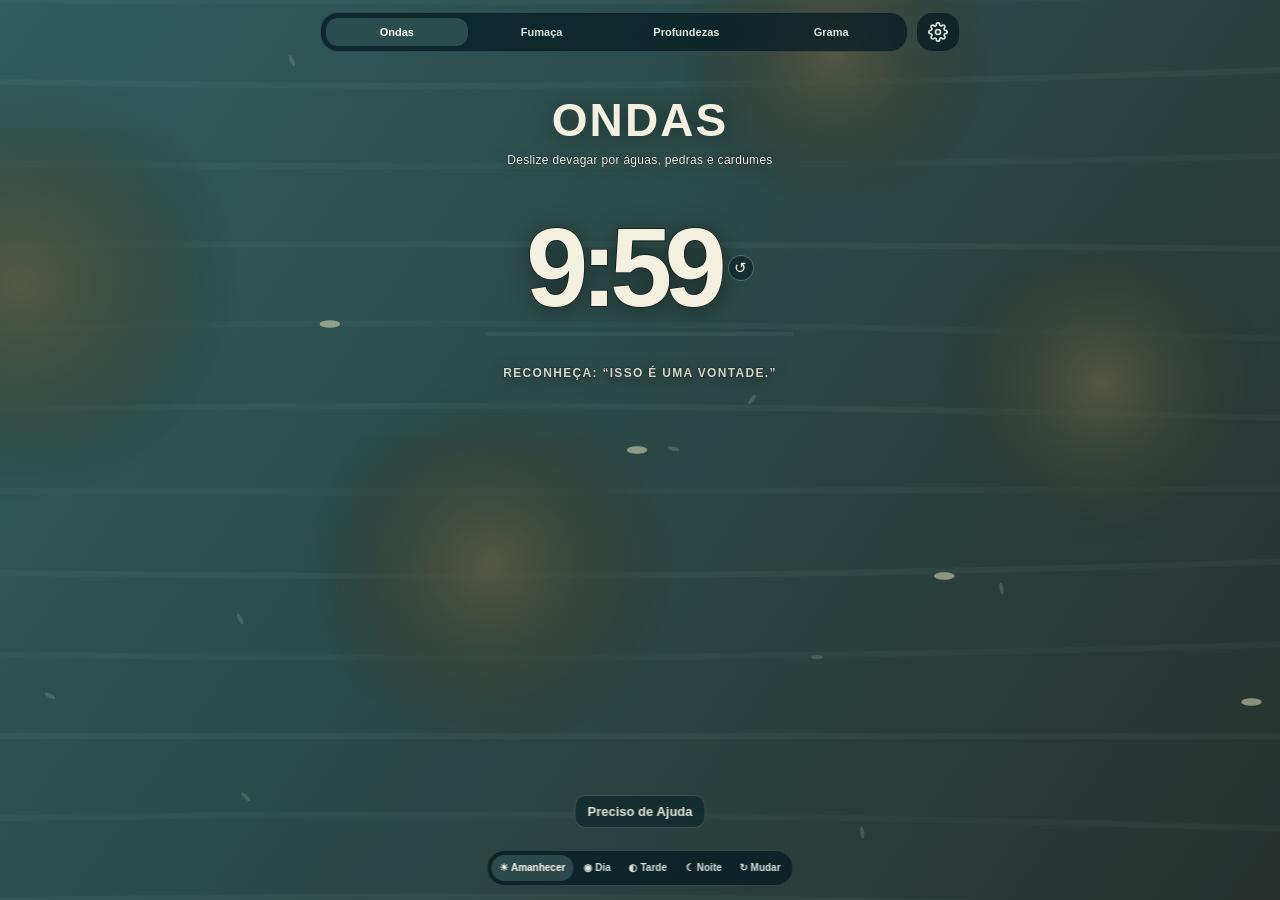
==== commit b9755a16: "Refine shared session settings and documentation" ====
--- a/low.html
+++ b/low.html
@@ -1,20 +1,16 @@
 <!doctype html><html lang="pt-BR"><head><meta charset="utf-8"><meta name="viewport" content="width=device-width,initial-scale=1,viewport-fit=cover,user-scalable=no"><link rel="icon" href="assets/wave-icon.svg"><title>Pausa Guiada — Low</title><style>
 :root{color-scheme:dark}*{box-sizing:border-box}html,body,#app{width:100%;height:100%;margin:0;overflow:hidden}body{background:#041820;color:#f4f0df;font-family:-apple-system,BlinkMacSystemFont,"Segoe UI",sans-serif}canvas{position:absolute;inset:0;width:100%;height:100%;touch-action:none}.top-header{position:fixed;z-index:5;top:max(12px,env(safe-area-inset-top));left:12px;right:12px;display:flex;align-items:center;gap:8px;max-width:640px;margin:0 auto;pointer-events:none}.top-header>*{pointer-events:auto}.top{flex:1 1 0;min-width:0;display:flex;gap:3px;padding:5px;border:1px solid #ffffff25;border-radius:18px;background:#041920b8;backdrop-filter:blur(12px)}.top button{flex:1;min-width:0;border:0;border-radius:12px;padding:8px 2px;color:#dbe5de;background:transparent;font-size:11px;font-weight:760;white-space:nowrap}.top button[aria-pressed=true]{background:#83b5aa42;color:#fffbed}.settings-btn{align-self:stretch;width:44px;min-width:44px;display:flex;align-items:center;justify-content:center;border:1px solid #ffffff25;border-radius:16px;background:#041920b8;backdrop-filter:blur(12px);color:#dbe5de;cursor:pointer;padding:0;transition:background 200ms,color 200ms,transform 120ms}.settings-btn:hover{background:#83b5aa42;color:#fff}.settings-btn:active{transform:scale(.95)}.settings-modal{position:fixed;inset:0;z-index:100;display:flex;align-items:center;justify-content:center;opacity:0;pointer-events:none;transition:opacity 220ms ease}.settings-modal.is-open{opacity:1;pointer-events:auto}.settings-backdrop{position:absolute;inset:0;background:rgba(1,10,16,.72);backdrop-filter:blur(16px);-webkit-backdrop-filter:blur(16px)}.settings-dialog{position:relative;z-index:1;width:min(92vw,420px);max-height:min(88vh,620px);overflow-y:auto;background:rgba(4,24,33,.94);border:1px solid rgba(226,244,235,.22);border-radius:24px;padding:22px 20px;box-shadow:0 20px 60px rgba(0,0,0,.55);display:flex;flex-direction:column;gap:16px;transform:translateY(12px) scale(.98);transition:transform 220ms cubic-bezier(.16,1,.3,1);-webkit-overflow-scrolling:touch}.settings-modal.is-open .settings-dialog{transform:translateY(0) scale(1)}.settings-header{display:flex;align-items:center;justify-content:space-between;padding-bottom:4px;border-bottom:1px solid rgba(226,244,235,.12)}.settings-title{margin:0;font-size:17px;font-weight:750;color:#fffbed;letter-spacing:.02em}.settings-close{width:32px;height:32px;display:flex;align-items:center;justify-content:center;border:1px solid rgba(226,244,235,.18);border-radius:50%;background:rgba(255,255,255,.06);color:rgba(240,246,237,.8);font-size:14px;cursor:pointer;transition:background 150ms,color 150ms}.settings-close:hover{background:rgba(255,255,255,.14);color:#fff}.settings-body{display:flex;flex-direction:column;gap:16px}.settings-section{display:flex;flex-direction:column;gap:7px}.settings-section-header{display:flex;align-items:center;justify-content:space-between}.settings-section-title{font-size:11px;font-weight:750;text-transform:uppercase;letter-spacing:.08em;color:rgba(224,240,232,.75)}.settings-badge{font-size:9px;font-weight:700;text-transform:uppercase;letter-spacing:.06em;padding:2px 7px;border-radius:999px;background:rgba(143,188,174,.18);color:#9cd4c5}.settings-desc{margin:0;font-size:11px;line-height:1.42;color:rgba(244,240,223,.68)}.settings-segment{display:flex;gap:4px;padding:3px;border-radius:14px;background:rgba(2,14,20,.6);border:1px solid rgba(226,244,235,.14)}.settings-pill{flex:1;min-width:0;min-height:36px;display:flex;align-items:center;justify-content:center;border:0;border-radius:11px;background:transparent;color:rgba(240,246,237,.7);font-size:11px;font-weight:700;letter-spacing:.03em;text-decoration:none;cursor:pointer;transition:background 160ms,color 160ms}.settings-pill:hover{color:#fff;background:rgba(255,255,255,.05)}.settings-pill.is-active,.settings-pill[aria-current="page"],.settings-pill[aria-pressed="true"],.settings-pill[aria-selected="true"]{background:rgba(128,181,171,.28);color:#fffbed;box-shadow:inset 0 0 0 1px rgba(213,237,226,.18)}.settings-toggles{display:flex;flex-direction:column;gap:8px}.settings-toggle-row{display:flex;align-items:center;justify-content:space-between;padding:9px 12px;border-radius:14px;background:rgba(2,14,20,.5);border:1px solid rgba(226,244,235,.12)}.settings-toggle-info{display:flex;flex-direction:column;gap:2px}.settings-toggle-name{font-size:12px;font-weight:700;color:#f4f0df}.settings-toggle-sub{font-size:10px;color:rgba(244,240,223,.55)}.settings-icon-btn{width:38px;height:38px;display:flex;align-items:center;justify-content:center;border-radius:12px;border:1px solid rgba(226,244,235,.18);background:rgba(128,181,171,.24);color:#fffbed;cursor:pointer;transition:background 160ms,color 160ms,transform 100ms}.settings-icon-btn.is-muted{background:rgba(255,255,255,.06);border-color:rgba(255,255,255,.12);color:rgba(240,246,237,.4)}.settings-icon-btn:active{transform:scale(.95)}.content{position:fixed;z-index:2;inset:max(96px,calc(env(safe-area-inset-top) + 72px)) 24px max(28px,env(safe-area-inset-bottom));display:flex;flex-direction:column;align-items:center;text-align:center;pointer-events:none}h1{margin:0;font-size:clamp(29px,8vw,46px);font-weight:750;letter-spacing:.045em;line-height:1.08;text-transform:uppercase;text-shadow:0 2px 20px #000;min-height:0}.hint{height:34px;margin:6px 0 0;color:#fffef8;font-size:12px;line-height:1.35;letter-spacing:.025em;-webkit-text-stroke:.6px #000b;display:flex;align-items:flex-start;justify-content:center;text-align:center}.space{flex:1}.timer-row{display:flex;align-items:center;justify-content:center;gap:9px;margin:0}.timer{margin:0;font-size:clamp(64px,19vw,112px);font-weight:600;letter-spacing:-.07em;line-height:.9;-webkit-text-stroke:1.5px #000a}.bar{width:clamp(210px,48vw,310px);height:4px;margin-top:14px}.bar i{display:block;width:100%;height:100%;border-radius:99px;background:#ffffff0d}.prompt{height:34px;max-width:330px;margin:20px 0 0;font-size:12px;font-weight:750;letter-spacing:.11em;text-transform:uppercase;-webkit-text-stroke:.55px #000b;display:flex;align-items:center;justify-content:center;text-align:center}.note{position:fixed;z-index:4;bottom:max(14px,env(safe-area-inset-bottom));left:50%;transform:translateX(-50%);margin:0;padding:8px 12px;border:1px solid #ffffff22;border-radius:999px;background:#041920a8;color:#d3e0d8;font-size:10px;white-space:nowrap}.gate{position:fixed;z-index:9;inset:0;display:grid;place-items:center;padding:28px;background:#071d26}.gate[hidden]{display:none}.gate form{display:grid;gap:10px;width:min(100%,320px)}.gate input,.gate button{min-height:50px;border-radius:14px;border:1px solid #ffffff35;padding:0 14px;font:inherit;text-align:center}.gate input{background:#02151d;color:#fff}.gate button{background:#e9dfbd;color:#092a33;font-weight:750}
-</style></head><body><div id="app"><canvas id="canvas"></canvas><header class="top-header"><nav class="top"><button data-mode="sea" aria-pressed="true" style="display:none">Ondas</button><button data-mode="waves" style="display:none">Ondas</button><button data-mode="drift" data-i18n="nav_drift">Ondas</button><button data-mode="ink" data-i18n="nav_ink">Fumaça</button><button data-mode="depths" data-i18n="nav_depths">Profundezas</button><button data-mode="grass" data-i18n="nav_grass">Grama</button></nav><button class="settings-btn" id="settingsBtn" type="button" aria-label="Configurações" data-i18n-aria-label="settings_title" data-i18n-title="settings_title" title="Configurações"><svg viewBox="0 0 24 24" width="20" height="20" fill="none" stroke="currentColor" stroke-width="2" stroke-linecap="round" stroke-linejoin="round" aria-hidden="true"><circle cx="12" cy="12" r="3"></circle><path d="M19.4 15a1.65 1.65 0 0 0 .33 1.82l.06.06a2 2 0 0 1 0 2.83 2 2 0 0 1-2.83 0l-.06-.06a1.65 1.65 0 0 0-1.82-.33 1.65 1.65 0 0 0-1 1.51V21a2 2 0 0 1-2 2 2 2 0 0 1-2-2v-.09A1.65 1.65 0 0 0 9 19.4a1.65 1.65 0 0 0-1.82.33l-.06.06a2 2 0 0 1-2.83 0 2 2 0 0 1 0-2.83l.06-.06a1.65 1.65 0 0 0 .33-1.82 1.65 1.65 0 0 0-1.51-1H3a2 2 0 0 1-2-2 2 2 0 0 1 2-2h.09A1.65 1.65 0 0 0 4.6 9a1.65 1.65 0 0 0-.33-1.82l-.06-.06a2 2 0 0 1 0-2.83 2 2 0 0 1 2.83 0l.06.06a1.65 1.65 0 0 0 1.82.33H9a1.65 1.65 0 0 0 1-1.51V3a2 2 0 0 1 2-2 2 2 0 0 1 2 2v.09a1.65 1.65 0 0 0 1 1.51 1.65 1.65 0 0 0 1.82-.33l.06-.06a2 2 0 0 1 2.83 0 2 2 0 0 1 0 2.83l-.06.06a1.65 1.65 0 0 0-.33 1.82V9a1.65 1.65 0 0 0 1.51 1H21a2 2 0 0 1 2 2 2 2 0 0 1-2 2h-.09a1.65 1.65 0 0 0-1.51 1z"></path></svg></button></header><aside class="settings-modal" id="settingsModal" aria-hidden="true" hidden><div class="settings-backdrop" id="settingsBackdrop"></div><div class="settings-dialog" role="dialog" aria-modal="true" aria-labelledby="settingsTitle"><div class="settings-header"><h2 class="settings-title" id="settingsTitle" data-i18n="settings_title">Configurações</h2><button class="settings-close" id="settingsClose" type="button" aria-label="Fechar" data-i18n-aria-label="settings_close">✕</button></div><div class="settings-body"><div class="settings-section"><label class="settings-section-title" data-i18n="settings_quality_title">Qualidade Gráfica</label><p class="settings-desc" data-i18n="settings_quality_desc">Se o seu dispositivo não estiver exibindo corretamente ou consumir muita bateria, altere a qualidade gráfica.</p><div class="settings-segment quality-switch" id="settingsQualitySwitch"><a class="settings-pill" href="index.html" data-profile="high">High</a><a class="settings-pill" href="mid.html" data-profile="mid">Mid</a><a class="settings-pill is-active" href="low.html" data-profile="low" aria-current="page">Low</a></div></div><div class="settings-section"><div class="settings-section-header"><label class="settings-section-title" data-i18n="settings_timer_title">Duração da Sessão</label><span class="settings-badge" data-i18n="settings_coming_soon">Em breve</span></div><div class="settings-segment timer-switch" id="settingsTimerSwitch"><button type="button" class="settings-pill" data-minutes="5">5 min</button><button type="button" class="settings-pill is-active" data-minutes="10" aria-pressed="true">10 min</button><button type="button" class="settings-pill" data-minutes="15">15 min</button><button type="button" class="settings-pill" data-minutes="20">20 min</button></div></div><div class="settings-section"><label class="settings-section-title" data-i18n="settings_lang_title">Idioma</label><div class="settings-segment lang-switch" id="settingsLangSwitch"><button type="button" class="settings-pill is-active" data-lang="pt" aria-pressed="true">Português</button><button type="button" class="settings-pill" data-lang="en">English</button></div></div><div class="settings-section"><div class="settings-section-header"><label class="settings-section-title" data-i18n="settings_audio_title">Sons e Áudio</label></div><div class="settings-toggles"><div class="settings-toggle-row"><div class="settings-toggle-info"><span class="settings-toggle-name" data-i18n="settings_audio_bg">Áudio Ambiente</span><span class="settings-toggle-sub" data-i18n="settings_audio_bg_desc">Som ambiente e atmosfera</span></div><button type="button" class="settings-icon-btn is-active" id="audioToggleBtn" aria-label="Alternar áudio ambiente" data-i18n-aria-label="settings_audio_bg_toggle" aria-pressed="true"><svg class="icon-on" viewBox="0 0 24 24" width="18" height="18" fill="none" stroke="currentColor" stroke-width="2" stroke-linecap="round" stroke-linejoin="round" aria-hidden="true"><polygon points="11 5 6 9 2 9 2 15 6 15 11 19 11 5"></polygon><path d="M19.07 4.93a10 10 0 0 1 0 14.14M15.54 8.46a5 5 0 0 1 0 7.07"></path></svg><svg class="icon-off" viewBox="0 0 24 24" width="18" height="18" fill="none" stroke="currentColor" stroke-width="2" stroke-linecap="round" stroke-linejoin="round" aria-hidden="true" style="display:none"><polygon points="11 5 6 9 2 9 2 15 6 15 11 19 11 5"></polygon><line x1="23" y1="9" x2="17" y2="15"></line><line x1="17" y1="9" x2="23" y2="15"></line></svg></button></div><div class="settings-toggle-row"><div class="settings-toggle-info"><span class="settings-toggle-name" data-i18n="settings_audio_sfx">Efeitos ao Tocar</span><span class="settings-toggle-sub" data-i18n="settings_audio_sfx_desc">Feedback sonoro ao tocar e deslizar</span></div><button type="button" class="settings-icon-btn is-active" id="sfxToggleBtn" aria-label="Alternar efeitos sonoros" data-i18n-aria-label="settings_audio_sfx_toggle" aria-pressed="true"><svg class="icon-on" viewBox="0 0 24 24" width="18" height="18" fill="none" stroke="currentColor" stroke-width="2" stroke-linecap="round" stroke-linejoin="round" aria-hidden="true"><path d="M12 2v4m0 12v4M4.93 4.93l2.83 2.83m8.48 8.48l2.83 2.83M2 12h4m12 0h4M4.93 19.07l2.83-2.83m8.48-8.48l2.83-2.83"></path></svg><svg class="icon-off" viewBox="0 0 24 24" width="18" height="18" fill="none" stroke="currentColor" stroke-width="2" stroke-linecap="round" stroke-linejoin="round" aria-hidden="true" style="display:none"><circle cx="12" cy="12" r="9"></circle><line x1="4.93" y1="4.93" x2="19.07" y2="19.07"></line></svg></button></div></div></div></div></div></aside><section class="content"><h1 id="title">ONDAS</h1><p class="hint" id="hint">Deslize devagar por águas, pedras e cardumes</p><div class="space"></div><div class="timer-row"><p class="timer" id="timer">10:00</p><button class="fallback-reset" type="button" title="Reiniciar 10 minutos">↺</button></div><div class="bar"><i id="bar"></i></div><p class="prompt">RECONHEÇA: “ISSO É UMA VONTADE.”</p><div class="space"></div></section></div><section class="gate" id="gate" hidden><form id="form"><strong>PAUSA GUIADA</strong><input id="password" type="password" placeholder="Palavra de acesso" required><button>Continuar</button></form></section><script>
-(()=>{'use strict';const $=s=>document.querySelector(s),c=$('#canvas'),x=c.getContext('2d',{alpha:false}),title=$('#title'),hint=$('#hint'),timer=$('#timer'),bar=$('#bar'),L={sea:['ONDAS','Toque para criar uma ondulação'],waves:['ONDAS','Toque para criar uma onda'],drift:['ONDAS','Deslize por águas e cardumes'],ink:['FUMAÇA','Toque e arraste para soltar fumaça'],depths:['PROFUNDEZAS','Deslize para abrir a água escura'],grass:['GRAMA','Passe o dedo pela grama']};let mode='sea',last=0,elapsed=0,marks=[],drops=[],fish=Array.from({length:18},()=>({x:Math.random(),y:Math.random(),a:Math.random()*7}));const gate=$('#gate');try{if(localStorage.getItem('guided-relief-access')!=='granted')gate.hidden=false}catch{gate.hidden=false}$('#form').onsubmit=e=>{e.preventDefault();if($('#password').value==='sph'){try{localStorage.setItem('guided-relief-access','granted')}catch{}gate.hidden=true}};function fit(){if(c.width!==innerWidth||c.height!==innerHeight){c.width=innerWidth;c.height=innerHeight}}function hit(e){let r=c.getBoundingClientRect(),p={x:(e.clientX-r.left)/r.width,y:(e.clientY-r.top)/r.height,a:0};marks.push(p);if(mode==='ink')for(let i=0;i<14;i++)drops.push({...p,a:0,h:155+Math.random()*60,z:Math.random()*7})}c.onpointerdown=e=>{c.setPointerCapture(e.pointerId);hit(e)};c.onpointermove=e=>{if(e.buttons)hit(e)};function water(w,h,t,drift){let g=x.createLinearGradient(0,0,w,h);g.addColorStop(0,'#0e4e5b');g.addColorStop(1,'#041923');x.fillStyle=g;x.fillRect(0,0,w,h);for(let i=0;i<12;i++){let y=i*h/11,o=Math.sin(t*.0003+i)*12;x.strokeStyle=`rgba(150,219,205,${.035+(i%2)*.016})`;x.lineWidth=6;x.beginPath();x.moveTo(0,y);x.quadraticCurveTo(w*.5,y+o,w,y-o);x.stroke()}const sceneRocks=window.__portableOceanRocks||[[.18,.29,.2],[.74,.23,.17],[.5,.63,.23],[.1,.84,.16],[.85,.78,.19]];sceneRocks.forEach(a=>{let driftX=drift?t*.000014:0,px=(a[0]*w-driftX+w)%w,py=a[1]*h,q=x.createRadialGradient(px,py,0,px,py,a[2]*w);q.addColorStop(0,'rgba(65,73,59,.9)');q.addColorStop(1,'rgba(7,30,34,0)');x.fillStyle=q;x.fillRect(px-a[2]*w,py-a[2]*w,a[2]*w*2,a[2]*w*2)})}function draw(t){requestAnimationFrame(draw);if(document.hidden||t-last<66)return;last=t;fit();let w=c.width,h=c.height;if(mode==='sea'||mode==='waves'||mode==='drift'){water(w,h,t,mode==='drift');if(mode==='drift'){const sceneRocks=window.__portableOceanRocks||[[.18,.29,.2],[.74,.23,.17],[.5,.63,.23],[.1,.84,.16],[.85,.78,.19]];for(let i=0;i<5;i++){let fx=(i*.24+t*.000012)%1,fy=.22+i*.14;if(sceneRocks.some(a=>{let dx=fx-a[0],dy=(fy-a[1])/.72;return dx*dx+dy*dy<(a[2]*1.28)**2}))continue;x.fillStyle='rgba(222,230,203,.55)';x.beginPath();x.ellipse(fx*w,fy*h,w*.008,w*.003,0,0,7);x.fill()}}}else if(mode==='ink'){x.fillStyle='#082934';x.fillRect(0,0,w,h);x.globalCompositeOperation='screen';for(let d of drops){d.a+=.012;let rr=10+d.a*95,px=(d.x+Math.cos(d.z+d.a*4)*d.a*.1)*w,py=(d.y+Math.sin(d.z+d.a*4)*d.a*.1)*h,q=x.createRadialGradient(px,py,0,px,py,rr);q.addColorStop(0,`hsla(${d.h},65%,68%,${Math.max(0,.3-d.a*.18)})`);q.addColorStop(1,'transparent');x.fillStyle=q;x.fillRect(px-rr,py-rr,rr*2,rr*2)}x.globalCompositeOperation='source-over';drops=drops.filter(d=>d.a<1.3)}else if(mode==='depths'){x.fillStyle='#46736f';x.fillRect(0,0,w,h);for(let f of fish){f.x=(f.x+Math.cos(f.a)*.001+1)%1;x.fillStyle='#d5b55f';x.beginPath();x.ellipse(f.x*w,f.y*h,w*.016,w*.005,f.a,0,7);x.fill()}x.fillStyle='rgba(2,20,27,.91)';x.fillRect(0,0,w,h);x.globalCompositeOperation='destination-out'}else{let g=x.createLinearGradient(0,0,0,h);g.addColorStop(0,'#86aab1');g.addColorStop(.56,'#6e986a');g.addColorStop(.57,'#173c2d');x.fillStyle=g;x.fillRect(0,0,w,h);for(let i=0;i<90;i++){let p=i*29%w,l=90+i%7*10;x.strokeStyle=`hsl(${98+i%26} 34% ${23+i%20}%)`;x.beginPath();x.moveTo(p,h);x.quadraticCurveTo(p+Math.sin(t*.001+i)*8,h-l*.5,p+5,h-l);x.stroke()}}for(let m of marks){m.a+=.02;let r=10+m.a*75;if(mode==='depths'){let q=x.createRadialGradient(m.x*w,m.y*h,0,m.x*w,m.y*h,r);q.addColorStop(0,`rgba(0,0,0,${Math.max(0,.85-m.a*.08)})`);q.addColorStop(1,'transparent');x.fillStyle=q;x.fillRect(m.x*w-r,m.y*h-r,r*2,r*2)}else if(mode!=='ink'){x.strokeStyle=`rgba(243,245,226,${Math.max(0,.5-m.a)})`;x.beginPath();x.ellipse(m.x*w,m.y*h,r,r*.34,0,0,7);x.stroke()}}x.globalCompositeOperation='source-over';marks=marks.filter(m=>m.a<8)}requestAnimationFrame(draw);document.querySelectorAll('[data-mode]').forEach(b=>b.onclick=()=>{mode=b.dataset.mode;document.querySelectorAll('[data-mode]').forEach(q=>q.setAttribute('aria-pressed',q===b));[title.textContent,hint.textContent]=L[mode];marks=[];drops=[]});addEventListener('guided-reset',()=>{elapsed=0;timer.textContent='10:00';bar.style.width='100%'});setInterval(()=>{elapsed=Math.min(600,elapsed+1);let left=600-elapsed;timer.textContent=`${Math.floor(left/60)}:${String(left%60).padStart(2,'0')}`;bar.style.width=`${left/6}%`},1000)})();
-</script><style>#gate,[data-mode="depths"],[data-mode="grass"]{display:none!important}.low-ocean-layer{position:fixed;inset:0;z-index:1;width:100%;height:100%;pointer-events:none}</style><script>
-/* Low keeps the same rock-aware interaction contract with fewer textured marks at 15 fps. */
-(()=>{const base=document.querySelector('#canvas'),layer=document.createElement('canvas'),g=layer.getContext('2d'),rings=[],flecks=Array.from({length:70},()=>({x:Math.random(),y:Math.random(),a:Math.random()*6.28}));layer.className='low-ocean-layer';document.body.append(layer);let last=0,held=false;const active=()=>document.querySelector('[data-mode][aria-pressed="true"]')?.dataset.mode,rocks=[[.18,.29,.2],[.74,.23,.17],[.5,.63,.23],[.1,.84,.16],[.85,.78,.19]];function resize(){layer.width=innerWidth;layer.height=innerHeight}function land(x,y){return rocks.some(([rx,ry,rr])=>{let dx=x-rx,dy=(y-ry)/.72;return dx*dx+dy*dy<(rr*.78)*(rr*.78)})}function add(e){let r=base.getBoundingClientRect(),p={x:(e.clientX-r.left)/r.width,y:(e.clientY-r.top)/r.height,a:0};if(!land(p.x,p.y))rings.push(p)}function intercept(e){let m=active();if(m!=='sea'&&m!=='waves')return;e.stopImmediatePropagation();if(e.type==='pointerdown'){held=true;add(e)}else if(held&&e.type==='pointermove')add(e)}base.addEventListener('pointerdown',intercept,true);base.addEventListener('pointermove',intercept,true);base.addEventListener('pointerup',()=>held=false,true);document.querySelector('[data-mode="ink"]').textContent='Fumaça';document.querySelector('[data-mode="ink"]').addEventListener('click',()=>{document.querySelector('#title').textContent='FUMAÇA';document.querySelector('#hint').textContent='Toque e arraste para soltar fumaça colorida'});function frame(t){requestAnimationFrame(frame);if(document.hidden||t-last<66)return;last=t;resize();g.clearRect(0,0,innerWidth,innerHeight);let m=active();if(!['sea','waves','drift'].includes(m))return;g.globalCompositeOperation='screen';for(const f of flecks){g.fillStyle='rgba(218,236,205,.06)';g.fillRect(f.x*innerWidth,f.y*innerHeight+Math.sin(t*.0005+f.a)*6,2,1)}g.globalCompositeOperation='source-over';for(const r of rings){r.a+=.014;let rad=r.a*innerWidth*.31,parts=40;g.strokeStyle=`rgba(241,245,223,${Math.max(0,.4-r.a*.3)})`;g.lineWidth=1.4;for(let i=0;i<parts;i++){let a=i/parts*Math.PI*2,aa=(i+1)/parts*Math.PI*2,x1=r.x+Math.cos(a)*rad/innerWidth,y1=r.y+Math.sin(a)*rad/innerWidth,x2=r.x+Math.cos(aa)*rad/innerWidth,y2=r.y+Math.sin(aa)*rad/innerWidth;if(!land(x1,y1)&&!land(x2,y2)){g.beginPath();g.arc(r.x*innerWidth,r.y*innerHeight,rad,a,aa);g.stroke()}}}while(rings.length&&rings[0].a>1.25)rings.shift()}resize();requestAnimationFrame(frame)})();
-</script><style>[data-mode="depths"],[data-mode="grass"]{display:block!important}.quality-fix{position:fixed;inset:0;z-index:1;width:100%;height:100%;pointer-events:none}</style><script>
+</style></head><body><div id="app"><canvas id="canvas"></canvas><header class="top-header"><nav class="top"><button data-mode="drift" data-i18n="nav_drift">Ondas</button><button data-mode="ink" data-i18n="nav_ink">Fumaça</button><button data-mode="depths" data-i18n="nav_depths">Profundezas</button><button data-mode="grass" data-i18n="nav_grass">Grama</button></nav><button class="settings-btn" id="settingsBtn" type="button" aria-label="Configurações" data-i18n-aria-label="settings_title" data-i18n-title="settings_title" title="Configurações"><svg viewBox="0 0 24 24" width="20" height="20" fill="none" stroke="currentColor" stroke-width="2" stroke-linecap="round" stroke-linejoin="round" aria-hidden="true"><circle cx="12" cy="12" r="3"></circle><path d="M19.4 15a1.65 1.65 0 0 0 .33 1.82l.06.06a2 2 0 0 1 0 2.83 2 2 0 0 1-2.83 0l-.06-.06a1.65 1.65 0 0 0-1.82-.33 1.65 1.65 0 0 0-1 1.51V21a2 2 0 0 1-2 2 2 2 0 0 1-2-2v-.09A1.65 1.65 0 0 0 9 19.4a1.65 1.65 0 0 0-1.82.33l-.06.06a2 2 0 0 1-2.83 0 2 2 0 0 1 0-2.83l.06-.06a1.65 1.65 0 0 0 .33-1.82 1.65 1.65 0 0 0-1.51-1H3a2 2 0 0 1-2-2 2 2 0 0 1 2-2h.09A1.65 1.65 0 0 0 4.6 9a1.65 1.65 0 0 0-.33-1.82l-.06-.06a2 2 0 0 1 0-2.83 2 2 0 0 1 2.83 0l.06.06a1.65 1.65 0 0 0 1.82.33H9a1.65 1.65 0 0 0 1-1.51V3a2 2 0 0 1 2-2 2 2 0 0 1 2 2v.09a1.65 1.65 0 0 0 1 1.51 1.65 1.65 0 0 0 1.82-.33l.06-.06a2 2 0 0 1 2.83 0 2 2 0 0 1 0 2.83l-.06.06a1.65 1.65 0 0 0-.33 1.82V9a1.65 1.65 0 0 0 1.51 1H21a2 2 0 0 1 2 2 2 2 0 0 1-2 2h-.09a1.65 1.65 0 0 0-1.51 1z"></path></svg></button></header><aside class="settings-modal" id="settingsModal" aria-hidden="true" hidden><div class="settings-backdrop" id="settingsBackdrop"></div><div class="settings-dialog" role="dialog" aria-modal="true" aria-labelledby="settingsTitle"><div class="settings-header"><h2 class="settings-title" id="settingsTitle" data-i18n="settings_title">Configurações</h2><button class="settings-close" id="settingsClose" type="button" aria-label="Fechar" data-i18n-aria-label="settings_close">✕</button></div><div class="settings-body"><div class="settings-section"><label class="settings-section-title" data-i18n="settings_quality_title">Qualidade Gráfica</label><p class="settings-desc" data-i18n="settings_quality_desc">Se o seu dispositivo não estiver exibindo corretamente ou consumir muita bateria, altere a qualidade gráfica.</p><div class="settings-segment quality-switch" id="settingsQualitySwitch"><a class="settings-pill" href="index.html" data-profile="high">High</a><a class="settings-pill" href="mid.html" data-profile="mid">Mid</a><a class="settings-pill is-active" href="low.html" data-profile="low" aria-current="page">Low</a></div></div><div class="settings-section"><label class="settings-section-title" data-i18n="settings_timer_title">Duração da Sessão</label><div class="settings-segment timer-switch" id="settingsTimerSwitch"><button type="button" class="settings-pill" data-minutes="5">5 min</button><button type="button" class="settings-pill is-active" data-minutes="10" aria-pressed="true">10 min</button><button type="button" class="settings-pill" data-minutes="15">15 min</button><button type="button" class="settings-pill" data-minutes="20">20 min</button></div></div><div class="settings-section"><label class="settings-section-title" data-i18n="settings_lang_title">Idioma</label><div class="settings-segment lang-switch" id="settingsLangSwitch"><button type="button" class="settings-pill is-active" data-lang="pt" aria-pressed="true">Português</button><button type="button" class="settings-pill" data-lang="en">English</button></div></div><div class="settings-section"><div class="settings-section-header"><label class="settings-section-title" data-i18n="settings_audio_title">Sons e Áudio</label></div><div class="settings-toggles"><div class="settings-toggle-row"><div class="settings-toggle-info"><span class="settings-toggle-name" data-i18n="settings_audio_bg">Áudio Ambiente</span><span class="settings-toggle-sub" data-i18n="settings_audio_bg_desc">Som ambiente e atmosfera</span></div><button type="button" class="settings-icon-btn is-active" id="audioToggleBtn" aria-label="Alternar áudio ambiente" data-i18n-aria-label="settings_audio_bg_toggle" aria-pressed="true"><svg class="icon-on" viewBox="0 0 24 24" width="18" height="18" fill="none" stroke="currentColor" stroke-width="2" stroke-linecap="round" stroke-linejoin="round" aria-hidden="true"><polygon points="11 5 6 9 2 9 2 15 6 15 11 19 11 5"></polygon><path d="M19.07 4.93a10 10 0 0 1 0 14.14M15.54 8.46a5 5 0 0 1 0 7.07"></path></svg><svg class="icon-off" viewBox="0 0 24 24" width="18" height="18" fill="none" stroke="currentColor" stroke-width="2" stroke-linecap="round" stroke-linejoin="round" aria-hidden="true" style="display:none"><polygon points="11 5 6 9 2 9 2 15 6 15 11 19 11 5"></polygon><line x1="23" y1="9" x2="17" y2="15"></line><line x1="17" y1="9" x2="23" y2="15"></line></svg></button></div><div class="settings-toggle-row"><div class="settings-toggle-info"><span class="settings-toggle-name" data-i18n="settings_audio_sfx">Efeitos ao Tocar</span><span class="settings-toggle-sub" data-i18n="settings_audio_sfx_desc">Feedback sonoro ao tocar e deslizar</span></div><button type="button" class="settings-icon-btn is-active" id="sfxToggleBtn" aria-label="Alternar efeitos sonoros" data-i18n-aria-label="settings_audio_sfx_toggle" aria-pressed="true"><svg class="icon-on" viewBox="0 0 24 24" width="18" height="18" fill="none" stroke="currentColor" stroke-width="2" stroke-linecap="round" stroke-linejoin="round" aria-hidden="true"><path d="M12 2v4m0 12v4M4.93 4.93l2.83 2.83m8.48 8.48l2.83 2.83M2 12h4m12 0h4M4.93 19.07l2.83-2.83m8.48-8.48l2.83-2.83"></path></svg><svg class="icon-off" viewBox="0 0 24 24" width="18" height="18" fill="none" stroke="currentColor" stroke-width="2" stroke-linecap="round" stroke-linejoin="round" aria-hidden="true" style="display:none"><circle cx="12" cy="12" r="9"></circle><line x1="4.93" y1="4.93" x2="19.07" y2="19.07"></line></svg></button></div></div></div></div></div></aside><section class="content"><h1 id="title">ONDAS</h1><p class="hint" id="hint">Deslize devagar por águas, pedras e cardumes</p><div class="space"></div><div class="timer-row"><p class="timer" id="timer">10:00</p><button class="fallback-reset" type="button" title="Reiniciar 10 minutos">↺</button></div><div class="bar"><i id="bar"></i></div><p class="prompt">RECONHEÇA: “ISSO É UMA VONTADE.”</p><div class="space"></div></section></div><script>
+(()=>{'use strict';const $=s=>document.querySelector(s),c=$('#canvas'),x=c.getContext('2d',{alpha:false}),title=$('#title'),hint=$('#hint'),timer=$('#timer'),bar=$('#bar'),L={drift:['ONDAS','Deslize devagar por águas, pedras e cardumes'],ink:['FUMAÇA','Toque e arraste para soltar fumaça']};const SESSION_KEY='pausa-session-minutes',SESSION_OPTIONS=[5,10,15,20];let mode='drift',last=0,elapsed=0,marks=[],drops=[],sessionSeconds=600;try{const stored=Number(localStorage.getItem(SESSION_KEY));if(SESSION_OPTIONS.includes(stored))sessionSeconds=stored*60}catch{}function renderTimer(){const left=Math.max(0,sessionSeconds-elapsed);timer.textContent=`${Math.floor(left/60)}:${String(left%60).padStart(2,'0')}`;bar.style.width=`${(left/sessionSeconds)*100}%`}function fit(){if(c.width!==innerWidth||c.height!==innerHeight){c.width=innerWidth;c.height=innerHeight}}function water(w,h,t,drift){let g=x.createLinearGradient(0,0,w,h);g.addColorStop(0,'#0e4e5b');g.addColorStop(1,'#041923');x.fillStyle=g;x.fillRect(0,0,w,h);for(let i=0;i<12;i++){let y=i*h/11,o=Math.sin(t*.0003+i)*12;x.strokeStyle=`rgba(150,219,205,${.035+(i%2)*.016})`;x.lineWidth=6;x.beginPath();x.moveTo(0,y);x.quadraticCurveTo(w*.5,y+o,w,y-o);x.stroke()}const sceneRocks=window.__portableOceanRocks||[[.18,.29,.2],[.74,.23,.17],[.5,.63,.23],[.1,.84,.16],[.85,.78,.19]];sceneRocks.forEach(a=>{let driftX=drift?t*.000014:0,px=(a[0]*w-driftX+w)%w,py=a[1]*h,q=x.createRadialGradient(px,py,0,px,py,a[2]*w);q.addColorStop(0,'rgba(65,73,59,.9)');q.addColorStop(1,'rgba(7,30,34,0)');x.fillStyle=q;x.fillRect(px-a[2]*w,py-a[2]*w,a[2]*w*2,a[2]*w*2)})}function draw(t){requestAnimationFrame(draw);if(document.hidden||t-last<66)return;last=t;fit();let w=c.width,h=c.height;if(mode==='drift'){water(w,h,t,true);const sceneRocks=window.__portableOceanRocks||[];for(let i=0;i<5;i++){let fx=(i*.24+t*.000012)%1,fy=.22+i*.14;if(sceneRocks.some(a=>{let dx=fx-a[0],dy=(fy-a[1])/.72;return dx*dx+dy*dy<(a[2]*1.28)**2}))continue;x.fillStyle='rgba(222,230,203,.55)';x.beginPath();x.ellipse(fx*w,fy*h,w*.008,w*.003,0,0,7);x.fill()}}else if(mode==='ink'){x.fillStyle='#082934';x.fillRect(0,0,w,h)}}requestAnimationFrame(draw);document.querySelectorAll('[data-mode]').forEach(b=>b.onclick=()=>{mode=b.dataset.mode;document.querySelectorAll('[data-mode]').forEach(q=>q.setAttribute('aria-pressed',q===b));[title.textContent,hint.textContent]=L[mode];marks=[];drops=[]});addEventListener('guided-reset',event=>{const seconds=Number(event.detail?.seconds);if(Number.isFinite(seconds)&&seconds>0)sessionSeconds=seconds;else try{const stored=Number(localStorage.getItem(SESSION_KEY));if(SESSION_OPTIONS.includes(stored))sessionSeconds=stored*60}catch{}elapsed=0;renderTimer()});renderTimer();setInterval(()=>{elapsed=Math.min(sessionSeconds,elapsed+1);renderTimer()},1000)})();
+</script><style>[data-mode="depths"],[data-mode="grass"]{display:none!important}</style><style>[data-mode="depths"],[data-mode="grass"]{display:block!important}.quality-fix{position:fixed;inset:0;z-index:1;width:100%;height:100%;pointer-events:none}</style><script>
 /* Low version of the same interaction rules: High Depths/Grass links, coloured Fumaça, water-only wavy rings, and moving water fish. */
 addEventListener('load',()=>{const c=document.querySelector('.fallback-controls');setInterval(()=>{if(document.querySelector('[data-mode][aria-pressed="true"]')?.dataset.mode==='ink')c.hidden=false},60)});
 addEventListener('load',()=>setTimeout(()=>{const frame=document.querySelector('.high-scene'),app=document.querySelector('#app'),base=document.querySelector('#canvas'),ctl=document.querySelector('.fallback-controls');if(frame)app.prepend(frame);const mar=ctl.innerHTML,smoke=['◉ Temas','◉ Brisa','◉ Âmbar','◉ Violeta'];let n=0;setInterval(()=>{const m=document.querySelector('[data-mode][aria-pressed="true"]')?.dataset.mode;if(m==='ink'){ctl.hidden=false;if(!ctl.querySelector('[data-smoke]'))ctl.innerHTML='<button data-smoke>◉ Temas</button>';base.style.filter='none'}else if(m==='drift'){if(!ctl.querySelector('[data-shift]'))ctl.innerHTML=mar;document.querySelectorAll('.quality-fix').forEach(x=>x.style.opacity='.18')}else{document.querySelectorAll('.quality-fix').forEach(x=>x.style.opacity='1')}},180);ctl.addEventListener('click',e=>{if(!e.target.closest('[data-smoke]'))return;n=(n+1)%4;ctl.querySelector('[data-smoke]').textContent=smoke[n];document.querySelectorAll('.quality-fix').forEach(x=>x.style.filter=`hue-rotate(${[0,35,85,155][n]}deg)`);base.style.filter=`hue-rotate(${[0,18,42,72][n]}deg)`})},0));
-addEventListener('load',()=>{const style=document.createElement('style');style.textContent=`body{font-family:"Avenir Next","Helvetica Neue",Arial,sans-serif}h1{font-family:"Avenir Next","Helvetica Neue",Arial,sans-serif;font-weight:750;text-shadow:0 2px 24px rgba(0,0,0,.45)}.timer{font-family:-apple-system,BlinkMacSystemFont,"Segoe UI",Roboto,sans-serif;font-variant-numeric:tabular-nums;-webkit-text-stroke:1.5px rgba(0,0,0,.62);paint-order:stroke fill;text-shadow:0 3px 24px rgba(0,0,0,.44)}.prompt{color:rgba(244,241,226,.86);-webkit-text-stroke:.55px rgba(0,0,0,.7);paint-order:stroke fill;text-shadow:0 2px 14px rgba(0,0,0,.6)}.hint{color:rgba(255,255,248,.94);-webkit-text-stroke:.6px rgba(0,0,0,.78);paint-order:stroke fill;text-shadow:0 2px 12px rgba(0,0,0,.55)}.shifted-mar{display:none!important}.high-scene{position:fixed;inset:0;z-index:0;width:100%;height:100%;border:0;background:#041820}.high-scene.palette-open{z-index:20!important}`;document.head.append(style);const base=document.querySelector('#canvas'),frame=document.createElement('iframe'),title=document.querySelector('#title'),hint=document.querySelector('#hint');frame.className='high-scene';frame.hidden=true;document.body.prepend(frame);window.addEventListener('message',e=>{if(e.source!==frame.contentWindow||e.data?.type!=='pausa-palette')return;frame.classList.toggle('palette-open',!!e.data.open)});function high(kind){document.querySelectorAll('[data-mode]').forEach(b=>b.setAttribute('aria-pressed',b.dataset.mode===kind));base.style.visibility='hidden';frame.hidden=false;const sfxMuted=localStorage.getItem('pausa-sfx-muted')==='true';frame.src=`index.html?mode=${kind==='depths'?'water':'grass'}&embed=1&lang=${window.__currentLang||'pt'}&sfxMuted=${sfxMuted}`;const tFn=(typeof t==='function')?t:(k=>k);title.textContent=tFn(`title_${kind}`);hint.textContent=tFn(`hint_${kind}`);document.querySelector('.fallback-controls').hidden=true;document.querySelector('.tone-wash').style.display='none';document.querySelectorAll('.quality-fix').forEach(x=>x.style.display='none');document.querySelectorAll('.shifted-mar').forEach(x=>x.style.display='none');const w2=document.querySelector('body > div[style*="background:#062d36"]');if(w2)w2.style.display='none';if(window.ambientSoundtrack)window.ambientSoundtrack.playMode(kind);if(typeof updateQualityLinks==='function')updateQualityLinks();}window.addEventListener('click',e=>{const b=e.target.closest('[data-mode="depths"],[data-mode="grass"]');if(!b)return;e.preventDefault();e.stopImmediatePropagation();high(b.dataset.mode)},true);for(const b of document.querySelectorAll('[data-mode="drift"],[data-mode="ink"]'))b.addEventListener('click',()=>{base.style.visibility='visible';frame.hidden=true;frame.classList.remove('palette-open');frame.src='about:blank';document.querySelectorAll('.quality-fix').forEach(x=>x.style.display='');document.querySelectorAll('.tone-wash').forEach(x=>x.style.display='');document.querySelectorAll('.shifted-mar').forEach(x=>x.style.display='');const w2=document.querySelector('body > div[style*="background:#062d36"]');if(w2)w2.style.display='';document.querySelectorAll('[data-mode]').forEach(v=>v.setAttribute('aria-pressed',v===b));if(window.ambientSoundtrack)window.ambientSoundtrack.playMode(b.dataset.mode);if(typeof updateQualityLinks==='function')updateQualityLinks();});});
-addEventListener('load',()=>{const c=document.createElement('canvas'),g=c.getContext('2d'),ctl=document.querySelector('.fallback-controls'),islands=[];let shifted=false,last=0,tone='day';c.className='shifted-mar';c.style.cssText='position:fixed;inset:0;z-index:2;width:100%;height:100%;pointer-events:none;display:none';document.body.append(c);function route(){islands.length=0;for(let i=0;i<5;i++)islands.push({x:.1+Math.random()*.8,y:.17+Math.random()*.7,r:.1+Math.random()*.1,a:Math.random()*6.28})}function draw(t){requestAnimationFrame(draw);if(document.hidden||t-last<66)return;last=t;const active=document.querySelector('[data-mode][aria-pressed="true"]')?.dataset.mode;c.style.display=shifted&&active==='drift'?'block':'none';if(c.style.display==='none')return;c.width=innerWidth;c.height=innerHeight;let w=innerWidth,h=innerHeight,pal={dawn:['#1c6070','#0b3038'],day:['#0d4b57','#041d28'],dusk:['#30505e','#101d34'],night:['#092736','#020f20']}[tone],bg=g.createLinearGradient(0,0,w,h);bg.addColorStop(0,pal[0]);bg.addColorStop(1,pal[1]);g.fillStyle=bg;g.fillRect(0,0,w,h);for(let i=0;i<14;i++){let y=(i*.11*h+t*.013)%h,o=Math.sin(t*.00045+i*2.7)*w*.05;g.strokeStyle='rgba(193,229,213,.04)';g.lineWidth=3;g.beginPath();g.quadraticCurveTo(w*.5,y+o,w,y-o);g.stroke()}for(const q of islands){let x=q.x*w,y=q.y*h,r=q.r*w,rad=g.createRadialGradient(x,y,r*.1,x,y,r);rad.addColorStop(0,'rgba(111,112,79,.96)');rad.addColorStop(.58,'rgba(48,66,55,.96)');rad.addColorStop(1,'rgba(5,28,33,0)');g.fillStyle=rad;g.beginPath();g.ellipse(x,y,r,r*.66,q.a,0,Math.PI*2);g.fill()}for(let i=0;i<5;i++){let x=((i*.21+t*.00003)%1)*w,y=(.2+i*.14)*h;g.fillStyle='rgba(220,234,207,.75)';g.beginPath();g.ellipse(x,y,4,1.4,0,0,Math.PI*2);g.fill()}}route();ctl.addEventListener('click',e=>{let b=e.target.closest('[data-shift]');if(b){shifted=true;route()}let q=e.target.closest('[data-tone]');if(q)tone=q.dataset.tone});requestAnimationFrame(draw)});
+addEventListener('load',()=>{const style=document.createElement('style');style.textContent=`body{font-family:"Avenir Next","Helvetica Neue",Arial,sans-serif}h1{font-family:"Avenir Next","Helvetica Neue",Arial,sans-serif;font-weight:750;text-shadow:0 2px 24px rgba(0,0,0,.45)}.timer{font-family:"Avenir Next","Helvetica Neue",Arial,sans-serif;font-variant-numeric:tabular-nums;-webkit-text-stroke:1.5px rgba(0,0,0,.62);paint-order:stroke fill;text-shadow:0 3px 24px rgba(0,0,0,.44)}.prompt{color:rgba(244,241,226,.86);-webkit-text-stroke:.55px rgba(0,0,0,.7);paint-order:stroke fill;text-shadow:0 2px 14px rgba(0,0,0,.6)}.hint{color:rgba(255,255,248,.94);-webkit-text-stroke:.6px rgba(0,0,0,.78);paint-order:stroke fill;text-shadow:0 2px 12px rgba(0,0,0,.55)}.high-scene{position:fixed;inset:0;z-index:0;width:100%;height:100%;border:0;background:#041820}.high-scene.palette-open{z-index:20!important}`;document.head.append(style);const base=document.querySelector('#canvas'),frame=document.createElement('iframe'),title=document.querySelector('#title'),hint=document.querySelector('#hint');frame.className='high-scene';frame.hidden=true;document.body.prepend(frame);window.addEventListener('message',e=>{if(e.source!==frame.contentWindow||e.data?.type!=='pausa-palette')return;frame.classList.toggle('palette-open',!!e.data.open)});function high(kind){document.querySelectorAll('[data-mode]').forEach(b=>b.setAttribute('aria-pressed',b.dataset.mode===kind));base.style.visibility='hidden';frame.hidden=false;const sfxMuted=localStorage.getItem('pausa-sfx-muted')==='true';frame.src=`index.html?mode=${kind==='depths'?'water':'grass'}&embed=1&fps=15&lang=${window.__currentLang||'pt'}&sfxMuted=${sfxMuted}`;const tFn=(typeof t==='function')?t:(k=>k);title.textContent=tFn(`title_${kind}`);hint.textContent=tFn(`hint_${kind}`);document.querySelector('.fallback-controls').hidden=true;document.querySelector('.tone-wash').style.display='none';document.querySelectorAll('.quality-fix').forEach(x=>x.style.display='none');const w2=document.querySelector('body > div[style*="background:#062d36"]');if(w2)w2.style.display='none';if(window.ambientSoundtrack)window.ambientSoundtrack.playMode(kind);if(typeof updateQualityLinks==='function')updateQualityLinks();}window.addEventListener('click',e=>{const b=e.target.closest('[data-mode="depths"],[data-mode="grass"]');if(!b)return;e.preventDefault();e.stopImmediatePropagation();high(b.dataset.mode)},true);for(const b of document.querySelectorAll('[data-mode="drift"],[data-mode="ink"]'))b.addEventListener('click',()=>{base.style.visibility='visible';frame.hidden=true;frame.classList.remove('palette-open');frame.src='about:blank';document.querySelectorAll('.quality-fix').forEach(x=>x.style.display='');document.querySelectorAll('.tone-wash').forEach(x=>x.style.display='');const w2=document.querySelector('body > div[style*="background:#062d36"]');if(w2)w2.style.display='';document.querySelectorAll('[data-mode]').forEach(v=>v.setAttribute('aria-pressed',v===b));if(window.ambientSoundtrack)window.ambientSoundtrack.playMode(b.dataset.mode);if(typeof updateQualityLinks==='function')updateQualityLinks();});});
 (()=>{if(!window.soundSynth){class CalmAudio{constructor(){this.ctx=null;this.master=null;this.filter=null;this.noiseBuffer=null;this.lastDragTime=0;this.grassNotes=[330,392,440,493.88,587.33,659.25];this.grassIdx=0;this.activeVoices=0;this.maxVoices=4;this.muted=false;const sfxParam=new URLSearchParams(location.search).get('sfxMuted');if(sfxParam!==null){this.muted=sfxParam==='true';}else{try{this.muted=localStorage.getItem('pausa-sfx-muted')==='true';}catch{}}}init(){if(this.ctx){if(this.ctx.state==='suspended')this.ctx.resume();return}const AudioCtx=window.AudioContext||window.webkitAudioContext;if(!AudioCtx)return;this.ctx=new AudioCtx();this.master=this.ctx.createGain();this.master.gain.value=0.0168;this.filter=this.ctx.createBiquadFilter();this.filter.type='lowpass';this.filter.frequency.value=2200;this.filter.Q.value=0.7;this.master.connect(this.filter);this.filter.connect(this.ctx.destination);const sampleRate=this.ctx.sampleRate,bufferSize=Math.floor(sampleRate*0.45);this.noiseBuffer=this.ctx.createBuffer(1,bufferSize,sampleRate);const data=this.noiseBuffer.getChannelData(0);let b0=0,b1=0,b2=0;for(let i=0;i<bufferSize;i++){const white=Math.random()*2-1;b0=0.99765*b0+white*0.099046;b1=0.963*b1+white*0.2965164;b2=0.57*b2+white*1.0526913;data[i]=(b0+b1+b2)*0.36}}playDrift(isDrag=false,isBig=false){if(!this.ctx||this.muted||this.activeVoices>=this.maxVoices)return;const now=this.ctx.currentTime,osc=this.ctx.createOscillator(),gain=this.ctx.createGain();const baseFreq=isBig?(145+Math.random()*25):(isDrag?(310+Math.random()*50):(410+Math.random()*60));const dur=isBig?0.26:(isDrag?0.08:0.11),vol=isBig?0.65:(isDrag?0.3:0.5);osc.type='sine';osc.frequency.setValueAtTime(baseFreq,now);osc.frequency.exponentialRampToValueAtTime(baseFreq*(isBig?0.55:0.68),now+dur);gain.gain.setValueAtTime(0.0001,now);gain.gain.linearRampToValueAtTime(vol,now+(isBig?0.03:0.007));gain.gain.exponentialRampToValueAtTime(0.0001,now+dur);osc.connect(gain);gain.connect(this.master);this.activeVoices++;osc.start(now);osc.stop(now+dur+0.01);osc.onended=()=>{this.activeVoices=Math.max(0,this.activeVoices-1)}}playInk(isDrag=false){if(!this.ctx||this.muted||!this.noiseBuffer||this.activeVoices>=this.maxVoices)return;const now=this.ctx.currentTime,source=this.ctx.createBufferSource();source.buffer=this.noiseBuffer;const filter=this.ctx.createBiquadFilter();filter.type='lowpass';const baseFreq=isDrag?(420+Math.random()*60):(520+Math.random()*80);filter.frequency.setValueAtTime(baseFreq,now);filter.frequency.exponentialRampToValueAtTime(baseFreq*0.55,now+(isDrag?0.14:0.22));filter.Q.value=0.9;const gain=this.ctx.createGain(),dur=isDrag?0.14:0.22,vol=isDrag?0.48:0.72;gain.gain.setValueAtTime(0.0001,now);gain.gain.linearRampToValueAtTime(vol,now+0.018);gain.gain.exponentialRampToValueAtTime(0.0001,now+dur);source.connect(filter);filter.connect(gain);gain.connect(this.master);this.activeVoices++;source.start(now);source.stop(now+dur+0.01);source.onended=()=>{this.activeVoices=Math.max(0,this.activeVoices-1)}}playDepths(isDrag=false){if(!this.ctx||this.muted||this.activeVoices>=this.maxVoices)return;const now=this.ctx.currentTime,osc=this.ctx.createOscillator(),gain=this.ctx.createGain(),filter=this.ctx.createBiquadFilter();filter.type='lowpass';filter.frequency.setValueAtTime(isDrag?340:420,now);filter.Q.value=2.2;const baseFreq=isDrag?(185+Math.random()*25):(250+Math.random()*35);const dur=isDrag?0.1:0.15,vol=isDrag?0.35:0.55;osc.type='triangle';osc.frequency.setValueAtTime(baseFreq,now);osc.frequency.exponentialRampToValueAtTime(baseFreq*0.7,now+dur);gain.gain.setValueAtTime(0.0001,now);gain.gain.linearRampToValueAtTime(vol,now+0.01);gain.gain.exponentialRampToValueAtTime(0.0001,now+dur);osc.connect(filter);filter.connect(gain);gain.connect(this.master);this.activeVoices++;osc.start(now);osc.stop(now+dur+0.01);osc.onended=()=>{this.activeVoices=Math.max(0,this.activeVoices-1)}}playGrass(isDrag=false){if(!this.ctx||this.muted||this.activeVoices>=this.maxVoices)return;const now=this.ctx.currentTime,osc=this.ctx.createOscillator(),gain=this.ctx.createGain();const note=this.grassNotes[this.grassIdx%this.grassNotes.length];this.grassIdx=(this.grassIdx+1+(Math.random()<0.4?1:0))%this.grassNotes.length;const dur=isDrag?0.09:0.14,vol=isDrag?0.3:0.5;osc.type='sine';osc.frequency.setValueAtTime(note,now);osc.frequency.exponentialRampToValueAtTime(note*0.97,now+dur);gain.gain.setValueAtTime(0.0001,now);gain.gain.linearRampToValueAtTime(vol,now+0.005);gain.gain.exponentialRampToValueAtTime(0.0001,now+dur);osc.connect(gain);gain.connect(this.master);this.activeVoices++;osc.start(now);osc.stop(now+dur+0.01);osc.onended=()=>{this.activeVoices=Math.max(0,this.activeVoices-1)}}tap(mode){this.init();if(mode==='drift'||mode==='sea'||mode==='waves')this.playDrift(false);else if(mode==='fluid'||mode==='ink')this.playInk(false);else if(mode==='water'||mode==='depths')this.playDepths(false);else if(mode==='grass')this.playGrass(false)}drag(mode){const now=performance.now();if(now-this.lastDragTime<115)return;this.lastDragTime=now;this.init();if(mode==='drift'||mode==='sea'||mode==='waves')this.playDrift(true);else if(mode==='fluid'||mode==='ink')this.playInk(true);else if(mode==='water'||mode==='depths')this.playDepths(true);else if(mode==='grass')this.playGrass(true)}bigWave(){this.init();this.playDrift(false,true)}}window.soundSynth=new CalmAudio()}const CANONICAL_MODES={drift:'drift',sea:'drift',waves:'drift',ink:'ink',fluid:'ink',smoke:'ink',depths:'depths',water:'depths',grass:'grass'};class AmbientSoundtrack{constructor(options={}){this.targetVolume=options.volume??0.08;this.fadeDuration=options.fadeDuration??1900;this.playlists=options.playlists||{};this.currentMode=null;this.currentCanonicalMode=null;this.currentTrackIndex=0;this.activeDeck=0;this.isMuted=false;try{this.isMuted=localStorage.getItem('pausa-ambient-muted')==='true';}catch{}this.initialized=false;this.fadeAnim=null;this.decks=[new Audio(),new Audio()];this.decks.forEach((deck,idx)=>{deck.preload='auto';deck.volume=0;deck.addEventListener('ended',()=>this.onTrackEnded(idx));deck.addEventListener('error',()=>{});});}initGesture(){if(this.initialized)return;this.initialized=true;if(!this.isMuted&&this.currentCanonicalMode){const active=this.decks[this.activeDeck];if(active&&active.src){if(active.paused){active.volume=this.targetVolume;const p=active.play();if(p)p.catch(()=>{});}}else{this.playMode(this.currentCanonicalMode,true);}}}playMode(mode,forceRestart=false){const normMode=(mode||'').toLowerCase();const canonical=CANONICAL_MODES[normMode]||normMode;const list=this.playlists[canonical]||this.playlists[normMode];if(!list||list.length===0)return;if(!forceRestart&&this.currentCanonicalMode===canonical)return;const previousCanonical=this.currentCanonicalMode;this.currentMode=normMode;this.currentCanonicalMode=canonical;this.currentTrackIndex=Math.floor(Math.random()*list.length);const nextSrc=list[this.currentTrackIndex];const outgoingIdx=this.activeDeck;const incomingIdx=1-outgoingIdx;const outgoing=this.decks[outgoingIdx];const incoming=this.decks[incomingIdx];this.activeDeck=incomingIdx;incoming.src=encodeURI(nextSrc);incoming.currentTime=0;incoming.volume=0;if(!this.isMuted){const p=incoming.play();if(p)p.catch(()=>{});}this.crossfade(outgoing,incoming,previousCanonical?this.fadeDuration:900);}onTrackEnded(deckIdx){if(deckIdx!==this.activeDeck)return;const canonical=this.currentCanonicalMode||'drift';const list=this.playlists[canonical];if(!list||list.length===0)return;this.currentTrackIndex=(this.currentTrackIndex+1)%list.length;const nextSrc=list[this.currentTrackIndex];const outgoingIdx=this.activeDeck;const incomingIdx=1-outgoingIdx;const outgoing=this.decks[outgoingIdx];const incoming=this.decks[incomingIdx];this.activeDeck=incomingIdx;incoming.src=encodeURI(nextSrc);incoming.currentTime=0;incoming.volume=0;if(!this.isMuted){const p=incoming.play();if(p)p.catch(()=>{});}this.crossfade(outgoing,incoming,1400);}crossfade(outgoing,incoming,duration){if(this.fadeAnim){cancelAnimationFrame(this.fadeAnim);this.fadeAnim=null;}const start=performance.now();const fromVol=outgoing?(isNaN(outgoing.volume)?0:outgoing.volume):0;const target=this.isMuted?0:this.targetVolume;const step=(now)=>{const elapsed=now-start;const progress=Math.min(1,elapsed/Math.max(100,duration));if(outgoing)outgoing.volume=Math.max(0,Math.min(1,fromVol*(1-progress)));if(incoming)incoming.volume=Math.max(0,Math.min(this.targetVolume,target*progress));if(progress<1){this.fadeAnim=requestAnimationFrame(step);}else{if(outgoing){try{outgoing.pause();}catch{}outgoing.volume=0;}if(incoming)incoming.volume=target;this.fadeAnim=null;}};this.fadeAnim=requestAnimationFrame(step);}setMuted(muted){this.isMuted=!!muted;try{localStorage.setItem('pausa-ambient-muted',this.isMuted?'true':'false');}catch{}const active=this.decks[this.activeDeck];const inactive=this.decks[1-this.activeDeck];if(this.fadeAnim){cancelAnimationFrame(this.fadeAnim);this.fadeAnim=null;}if(inactive){try{inactive.pause();}catch{}inactive.volume=0;}if(!active)return;const start=performance.now();const fromVol=isNaN(active.volume)?0:active.volume;const toVol=this.isMuted?0:this.targetVolume;const duration=this.isMuted?500:800;if(!this.isMuted&&active.paused&&active.src){const p=active.play();if(p)p.catch(()=>{});}const step=(now)=>{const elapsed=now-start;const progress=Math.min(1,elapsed/duration);active.volume=Math.max(0,Math.min(1,fromVol+(toVol-fromVol)*progress));if(progress<1){this.fadeAnim=requestAnimationFrame(step);}else{active.volume=toVol;if(this.isMuted){try{active.pause();}catch{}}this.fadeAnim=null;}};this.fadeAnim=requestAnimationFrame(step);}toggleMute(){this.setMuted(!this.isMuted);return this.isMuted;}}if(!window.ambientSoundtrack){const AMBIENT_PLAYLISTS={drift:['assets/Drift - Aerial Waterscape (Optimized MP3).mp3','assets/Drift - Overhead Ocean & Islands (Optimized MP3).mp3'],ink:['assets/Ink - Fluid Swirls & Water (Optimized MP3).mp3','assets/Ink - Slow Water Motion (Optimized MP3).mp3','assets/Smoke - Ethereal Mist & Wind (Optimized MP3).mp3','assets/Smoke - Gentle Misty Atmosphere (Optimized MP3).mp3'],depths:['assets/Depths - Murky Underwater Drone (Optimized MP3).mp3','assets/Depths - Quiet Sub-aquatic Currents (Optimized MP3).mp3'],grass:['assets/Grass - Gentle Meadow Breeze (Optimized MP3).mp3','assets/Grass - Swaying Meadow Wind (Optimized MP3).mp3']};window.ambientSoundtrack=new AmbientSoundtrack({volume:0.08,fadeDuration:1900,playlists:AMBIENT_PLAYLISTS});}const base=document.querySelector('#canvas'),fx=document.createElement('canvas'),g=fx.getContext('2d'),rings=[],smoke=[],fish=Array.from({length:9},()=>({x:Math.random(),y:Math.random(),a:Math.random()*7})),R=window.__portableOceanRocks||[[.17,.28,.21],[.72,.2,.18],[.47,.57,.27],[.1,.83,.2],[.84,.8,.24]],INK_PALETTES=[[{h:164,s:74,l:64},{h:170,s:62,l:56},{h:26,s:74,l:62},{h:165,s:55,l:68}],[{h:228,s:64,l:66},{h:265,s:58,l:64},{h:18,s:66,l:64},{h:198,s:54,l:66}],[{h:160,s:56,l:58},{h:154,s:62,l:62},{h:36,s:72,l:58},{h:195,s:56,l:62}],[{h:295,s:52,l:58},{h:338,s:56,l:64},{h:215,s:48,l:66},{h:36,s:66,l:62}],[{h:196,s:66,l:58},{h:178,s:66,l:60},{h:96,s:46,l:62},{h:28,s:72,l:60}],[{h:158,s:56,l:56},{h:135,s:46,l:62},{h:22,s:62,l:60},{h:46,s:66,l:65}],[{h:215,s:52,l:66},{h:198,s:56,l:68},{h:320,s:46,l:64},{h:32,s:66,l:62}],[{h:168,s:62,l:56},{h:162,s:56,l:66},{h:18,s:66,l:62},{h:34,s:76,l:64}],[{h:196,s:64,l:58},{h:176,s:62,l:62},{h:22,s:66,l:60},{h:42,s:66,l:65}]];let palIdx=Math.floor(Math.random()*INK_PALETTES.length),colIdx=0,distAcc=0,curColor={...INK_PALETTES[palIdx][0]},targetColor={...curColor};function pickNewColor(){palIdx=Math.floor(Math.random()*INK_PALETTES.length);colIdx=Math.floor(Math.random()*INK_PALETTES[palIdx].length);targetColor=INK_PALETTES[palIdx][colIdx];curColor={h:targetColor.h+(Math.random()-.5)*8,s:targetColor.s,l:targetColor.l};}function stepColor(dist){distAcc+=dist;if(distAcc>0.09){distAcc=0;colIdx=(colIdx+1)%INK_PALETTES[palIdx].length;targetColor=INK_PALETTES[palIdx][colIdx];}let diff=((targetColor.h-curColor.h+540)%360)-180;curColor.h=(curColor.h+diff*0.14+360)%360;curColor.s+=(targetColor.s-curColor.s)*0.14;curColor.l+=(targetColor.l-curColor.l)*0.14;}addEventListener('portable-ocean-layout',e=>{R.splice(0,R.length,...e.detail);fish.forEach(f=>{if(R.some(([rx,ry,rr])=>{let dx=f.x-rx,dy=(f.y-ry)/.72;return dx*dx+dy*dy<(rr*1.32)**2})){f.x=Math.random();f.y=Math.random()}})});fx.className='quality-fix';document.body.append(fx);let last=0,hold=false,lastPos=null;const mode=()=>document.querySelector('[data-mode][aria-pressed="true"]')?.dataset.mode,land=(x,y)=>R.some(([a,b,r])=>{let dx=x-a,dy=(y-b)/.72;return dx*dx+dy*dy<(r*.8)**2}),pos=e=>{let r=base.getBoundingClientRect();return{x:(e.clientX-r.left)/r.width,y:(e.clientY-r.top)/r.height,a:0}};function addSmoke(x,y){const a=Math.random()*6.283,s=0.00018+Math.random()*0.00042,j=0.003+Math.random()*0.005;smoke.push({x:x+Math.cos(a)*j,y:y+Math.sin(a)*j,vx:Math.cos(a)*s,vy:Math.sin(a)*s-0.00003,h:(curColor.h+(Math.random()-.5)*10+360)%360,s:curColor.s,l:curColor.l,z:Math.random()*6.28,w:(Math.random()-.5)*2.8,r0:12+Math.random()*8,rMax:125+Math.random()*55,a:Math.random()*0.06,life:1.85+Math.random()*1.15,decay:0.0042+Math.random()*0.0022});}function pushAndMix(px,py,dx,dy,speed){if(speed<0.001)return;const rad=0.075,radSq=rad*rad,nx=dx/speed,ny=dy/speed,pxLateral=-ny,pyLateral=nx;for(let i=0;i<smoke.length;i++){const q=smoke[i],ex=q.x-px,ey=q.y-py,distSq=ex*ex+ey*ey;if(distSq<radSq){const dist=Math.sqrt(distSq),inf=1-dist/rad,nudge=inf*Math.min(0.003,speed*0.05),side=ex*pxLateral+ey*pyLateral>=0?1:-1;q.vx+=(nx*0.2+pxLateral*side*0.8)*nudge;q.vy+=(ny*0.2+pyLateral*side*0.8)*nudge;const blend=inf*0.38;let diff=((curColor.h-q.h+540)%360)-180;q.h=(q.h+diff*blend+360)%360;q.s+=(curColor.s-q.s)*blend;q.l+=(curColor.l-q.l)*blend;}}}function touch(e){let m=mode();if(e.target!==base||!['sea','waves','drift','ink'].includes(m))return;e.stopImmediatePropagation();let p=pos(e);if(m==='ink'){if(!lastPos){window.soundSynth?.tap('ink');pickNewColor();lastPos={x:p.x,y:p.y};for(let i=0;i<3;i++)addSmoke(p.x,p.y);return;}const dx=p.x-lastPos.x,dy=p.y-lastPos.y,dist=Math.hypot(dx,dy);if(dist>0.01)window.soundSynth?.drag('ink');stepColor(dist);pushAndMix(p.x,p.y,dx,dy,dist);const steps=Math.max(1,Math.min(8,Math.ceil(dist/0.015)));for(let s=1;s<=steps;s++){const f=s/steps,sx=lastPos.x+dx*f,sy=lastPos.y+dy*f;for(let i=0;i<2;i++)addSmoke(sx,sy);}lastPos={x:p.x,y:p.y};return;}if(!land(p.x,p.y)&&e.type!=='pointerup'){rings.push(p);if(e.type==='pointerdown')window.soundSynth?.tap('drift');else if(hold)window.soundSynth?.drag('drift');}}window.addEventListener('pointerdown',e=>{hold=true;lastPos=null;touch(e);},true);window.addEventListener('pointermove',e=>{if(hold)touch(e);},true);window.addEventListener('pointerup',()=>{hold=false;lastPos=null;},true);window.addEventListener('pointercancel',()=>{hold=false;lastPos=null;},true);document.querySelector('[data-mode="ink"]').textContent='Fumaça';document.querySelector('[data-mode="ink"]').addEventListener('click',()=>{title.textContent='FUMAÇA';hint.textContent='Toque e arraste para soltar fumaça colorida'});function resize(){let d=Math.min(devicePixelRatio||1,1.2);fx.width=innerWidth*d;fx.height=innerHeight*d;g.setTransform(d,0,0,d,0,0);}function ring(p,t){p.a+=.008;let rr=p.a*innerWidth*.28,n=76;g.strokeStyle=`rgba(243,246,228,${Math.max(0,.46-p.a*.32)})`;g.lineWidth=1.5;for(let i=0;i<n;i++){let a=i/n*Math.PI*2,b=(i+1)/n*Math.PI*2,ra=rr*(1+.028*Math.sin(a*6+t*.004)),rb=rr*(1+.028*Math.sin(b*6+t*.004)),x1=p.x+Math.cos(a)*ra/innerWidth,y1=p.y+Math.sin(a)*ra/innerHeight,x2=p.x+Math.cos(b)*rb/innerWidth,y2=p.y+Math.sin(b)*rb/innerHeight;if(!land(x1,y1)&&!land(x2,y2)){g.beginPath();g.moveTo(x1*innerWidth,y1*innerHeight);g.lineTo(x2*innerWidth,y2*innerHeight);g.stroke();}}}function draw(t){requestAnimationFrame(draw);if(document.hidden||t-last<66)return;last=t;resize();g.clearRect(0,0,innerWidth,innerHeight);let m=mode();if(m==='ink'){g.globalCompositeOperation='screen';for(const p of smoke){p.a+=p.decay;const ease=Math.min(1,p.a/p.life);const fade=Math.pow(1-ease,2.2);if(fade<=0.001)continue;p.vx*=0.975;p.vy=p.vy*0.975-0.000022;const curl=Math.cos(p.z+p.a*p.w)*0.0003;p.x+=(p.vx+curl)*(innerWidth/500);p.y+=(p.vy+Math.sin(p.z+p.a*p.w)*0.00012)*(innerHeight/500);const r=p.r0+Math.sqrt(ease)*p.rMax;const px=p.x*innerWidth,py=p.y*innerHeight;const q=g.createRadialGradient(px,py,0,px,py,r);q.addColorStop(0,`hsla(${p.h},${p.s}%,${p.l}%,${Math.min(0.44,0.40*fade)})`);q.addColorStop(.46,`hsla(${(p.h+10)%360},${Math.max(20,p.s-6)}%,${Math.max(20,p.l-6)}%,${Math.min(0.22,0.20*fade)})`);q.addColorStop(1,'transparent');g.fillStyle=q;g.fillRect(px-r,py-r,r*2,r*2);}g.globalCompositeOperation='source-over';smoke=smoke.filter(p=>p.a<p.life&&p.y>-0.25&&p.x>-0.25&&p.x<1.25);return;}if(['sea','waves','drift'].includes(m))for(const p of rings)ring(p,t);while(rings.length&&rings[0].a>1.28)rings.shift();if(m!=='drift')return;for(const [rx,ry,rr] of R){let q=g.createRadialGradient(rx*innerWidth,ry*innerHeight,rr*innerWidth*.1,rx*innerWidth,ry*innerHeight,rr*innerWidth);q.addColorStop(0,'rgba(55,62,51,.78)');q.addColorStop(.68,'rgba(24,42,41,.72)');q.addColorStop(1,'rgba(4,22,27,0)');g.fillStyle=q;g.fillRect((rx-rr)*innerWidth,(ry-rr)*innerHeight,rr*innerWidth*2,rr*innerWidth*2);}for(const f of fish){f.a+=Math.sin(t*.0004+f.x*9)*.006;f.x=(f.x+Math.cos(f.a)*.0007+1)%1;f.y=(f.y+Math.sin(f.a)*.0005+1)%1;if(R.some(([rx,ry,rr])=>{let dx=f.x-rx,dy=(f.y-ry)/.72;return dx*dx+dy*dy<(rr*1.32)**2})){f.x=Math.random();f.y=Math.random();}g.save();g.translate(f.x*innerWidth,f.y*innerHeight);g.rotate(f.a);g.fillStyle='rgba(221,232,203,.9)';g.beginPath();g.ellipse(0,0,6,2,0,0,7);g.fill();g.restore();}}resize();requestAnimationFrame(draw);})();
-</script><style>.quality-fix,.low-ocean-layer{z-index:0!important}.content{inset:max(96px,calc(env(safe-area-inset-top) + 72px)) 24px max(28px,env(safe-area-inset-bottom))!important;z-index:5!important;isolation:isolate;transform:translateZ(0)}.content h1{margin:0!important;min-height:0!important;line-height:1.08!important}.content .hint,#hint{margin:6px 0 0!important;height:34px!important;line-height:1.35!important;display:flex!important;align-items:flex-start!important;justify-content:center!important;text-align:center!important}.content>.space:first-of-type{flex:none!important;height:32px!important;margin:0!important}.content>.space:last-of-type{flex:1!important;min-height:0!important}.content .timer-row{display:flex!important;align-items:center!important;justify-content:center!important;gap:9px!important;margin:0!important}.content .timer{margin:0!important;line-height:.9!important}.content .bar{width:clamp(210px,48vw,310px)!important;height:4px!important;margin-top:14px!important}.content .prompt{margin-top:20px!important;height:34px!important;max-width:330px!important;display:flex!important;align-items:center!important;justify-content:center!important;text-align:center!important}.fallback-controls{position:fixed;z-index:6;bottom:max(14px,env(safe-area-inset-bottom));left:50%;display:flex;transform:translateX(-50%);gap:2px;padding:4px;border:1px solid #ffffff25;border-radius:999px;background:#041920b8;backdrop-filter:blur(10px)}.fallback-controls[hidden]{display:none}.fallback-controls button{border:0;border-radius:999px;padding:8px 8px;color:#dbe5de;background:transparent;font:700 10px/1 -apple-system,BlinkMacSystemFont,"Segoe UI",sans-serif;white-space:nowrap}.fallback-controls button[aria-pressed="true"]{background:#83b5aa42;color:#fffbed}.fallback-reset{width:26px;height:26px;margin:0;padding:0;border:1px solid #ffffff45;border-radius:50%;color:#f4f0df;background:#04192088;font-size:15px;pointer-events:auto;touch-action:manipulation}.tone-wash{position:fixed;z-index:1;inset:0;pointer-events:none;opacity:0;transition:opacity .5s}</style><script>
-(()=>{function getTimeSlot(){const h=new Date().getHours();if(h>=5&&h<9)return 'dawn';if(h>=9&&h<17)return 'day';if(h>=17&&h<21)return 'dusk';return 'night';}const $=s=>document.querySelector(s),drift=$('[data-mode="drift"]'),sea=$('[data-mode="sea"]'),waves=$('[data-mode="waves"]'),timer=$('#timer'),controls=document.createElement('div'),wash=document.createElement('div');sea.style.display='none';waves.style.display='none';drift.textContent='Ondas';drift.addEventListener('click',()=>{title.textContent='ONDAS';hint.textContent='Deslize devagar por águas, pedras e cardumes'});let row=timer.closest('.timer-row');if(!row){row=document.createElement('div');row.className='timer-row';timer.before(row);row.append(timer);}let reset=row.querySelector('.fallback-reset');if(!reset){reset=document.createElement('button');reset.className='fallback-reset';reset.type='button';reset.textContent='↺';reset.title='Reiniciar 10 minutos';row.append(reset);}reset.onclick=()=>window.dispatchEvent(new Event('guided-reset'));controls.className='fallback-controls';controls.innerHTML='<button data-tone="dawn">☀ Amanhecer</button><button data-tone="day" aria-pressed="true">◉ Dia</button><button data-tone="dusk">◐ Tarde</button><button data-tone="night">☾ Noite</button><button data-shift>↻ Mudar</button>';wash.className='tone-wash';document.body.append(wash,controls);const tones={dawn:'rgba(224,182,108,.16)',day:'transparent',dusk:'rgba(132,75,118,.18)',night:'rgba(5,18,54,.32)'};function active(){return $('[data-mode][aria-pressed="true"]')?.dataset.mode}function setTone(t){wash.style.background=tones[t];wash.style.opacity=t==='day'?0:1;controls.querySelectorAll('[data-tone]').forEach(b=>b.setAttribute('aria-pressed',b.dataset.tone===t))}controls.addEventListener('click',e=>{let b=e.target.closest('button');if(!b)return;if(b.dataset.tone)setTone(b.dataset.tone);if('shift' in b.dataset){const a=['dawn','day','dusk','night'];setTone(a[Math.floor(Math.random()*a.length)]);document.querySelectorAll('.quality-fix').forEach(n=>n.style.filter=`hue-rotate(${Math.floor(Math.random()*24-12)}deg)`)} });function sync(){controls.hidden=active()!=='drift';wash.style.display=active()==='drift'?'block':'none';requestAnimationFrame(sync)}drift.click();title.textContent='ONDAS';hint.textContent='Deslize devagar por águas, pedras e cardumes';setTone(getTimeSlot());sync()})();
-</script><script>globalThis.title=document.querySelector('#title');globalThis.hint=document.querySelector('#hint');const _c=document.querySelector('.fallback-controls'),_w=document.querySelector('.tone-wash');const I18N={pt:{app_title:'Pausa Guiada — Low',nav_drift:'Ondas',nav_ink:'Fumaça',nav_depths:'Profundezas',nav_grass:'Grama',title_drift:'ONDAS',hint_drift:'Deslize devagar por águas, pedras e cardumes',title_ink:'FUMAÇA',hint_ink:'Toque e arraste para soltar fumaça colorida',title_depths:'PROFUNDEZAS',hint_depths:'Deslize para abrir a água escura',title_grass:'GRAMA',hint_grass:'Passe o dedo pela grama',prompt:'RECONHEÇA: “ISSO É UMA VONTADE.”',reset_title:'Reiniciar 10 minutos',tone_dawn:'☀ Amanhecer',tone_day:'◉ Dia',tone_dusk:'◐ Tarde',tone_night:'☾ Noite',tone_shift:'↻ Mudar',settings_title:'Configurações',settings_close:'Fechar',settings_quality_title:'Qualidade Gráfica',settings_quality_desc:'Se o seu dispositivo não estiver exibindo corretamente ou consumir muita bateria, altere a qualidade gráfica.',settings_timer_title:'Duração da Sessão',settings_coming_soon:'Em breve',settings_lang_title:'Idioma',settings_audio_title:'Sons e Áudio',settings_audio_bg:'Áudio Ambiente',settings_audio_bg_desc:'Som ambiente e atmosfera',settings_audio_sfx:'Efeitos ao Tocar',settings_audio_sfx_desc:'Feedback sonoro ao tocar e deslizar',settings_audio_bg_toggle:'Alternar áudio ambiente',settings_audio_sfx_toggle:'Alternar efeitos sonoros'},en:{app_title:'Guided Pause — Low',nav_drift:'Drift',nav_ink:'Smoke',nav_depths:'Depths',nav_grass:'Grass',title_drift:'DRIFT',hint_drift:'Glide slowly through waters, rocks, and schools of fish',title_ink:'SMOKE',hint_ink:'Touch and drag to release colored smoke',title_depths:'DEPTHS',hint_depths:'Swipe to open the dark water',title_grass:'GRASS',hint_grass:'Brush your finger through the grass',prompt:'NAME IT: “THIS IS AN URGE.”',reset_title:'Reset 10-minute timer',tone_dawn:'☀ Dawn',tone_day:'◉ Day',tone_dusk:'◐ Dusk',tone_night:'☾ Night',tone_shift:'↻ Shift',settings_title:'Settings',settings_close:'Close',settings_quality_title:'Display Quality',settings_quality_desc:"If your device isn't displaying correctly or is using too much battery, change the quality setting.",settings_timer_title:'Session Duration',settings_coming_soon:'Soon',settings_lang_title:'Language',settings_audio_title:'Sound & Audio',settings_audio_bg:'Ambient Audio',settings_audio_bg_desc:'Background atmosphere',settings_audio_sfx:'Sound Effects',settings_audio_sfx_desc:'Tap and swipe feedback',settings_audio_bg_toggle:'Toggle ambient audio',settings_audio_sfx_toggle:'Toggle sound effects'}};let currentLang='pt';window.__currentLang=currentLang;const t=k=>I18N[currentLang]?.[k]||I18N.pt[k]||k;const TO_HIGH={ink:'fluid',depths:'water',sea:'drift',waves:'drift'};function updateQualityLinks(){const m=document.querySelector('[data-mode][aria-pressed="true"]')?.dataset.mode||'drift';document.querySelectorAll('#settingsQualitySwitch a').forEach(a=>{const p=a.dataset.profile;const f=p==='high'?'index.html':(p==='mid'?'mid.html':'low.html');const mq=p==='high'&&TO_HIGH[m]?TO_HIGH[m]:m;a.href=`${f}?mode=${mq}&lang=${currentLang}`;});}function setLanguage(lang){currentLang=(lang==='en'||lang==='pt')?lang:'pt';window.__currentLang=currentLang;try{localStorage.setItem('pausa-lang',currentLang);}catch{}document.documentElement.lang=currentLang;document.title=t('app_title');document.querySelectorAll('[data-i18n]').forEach(el=>{el.textContent=t(el.dataset.i18n);});document.querySelectorAll('[data-i18n-aria-label]').forEach(el=>el.setAttribute('aria-label',t(el.dataset.i18nAriaLabel)));document.querySelectorAll('[data-i18n-title]').forEach(el=>el.setAttribute('title',t(el.dataset.i18nTitle)));const p=document.querySelector('.prompt');if(p)p.textContent=t('prompt');const r=document.querySelector('.fallback-reset');if(r)r.title=t('reset_title');const m=document.querySelector('[data-mode][aria-pressed="true"]')?.dataset.mode||'drift';if(title)title.textContent=t(`title_${m}`);if(hint)hint.textContent=t(`hint_${m}`);if(_c){const d=_c.querySelector('[data-tone="dawn"]');if(d)d.textContent=t('tone_dawn');const y=_c.querySelector('[data-tone="day"]');if(y)y.textContent=t('tone_day');const u=_c.querySelector('[data-tone="dusk"]');if(u)u.textContent=t('tone_dusk');const n=_c.querySelector('[data-tone="night"]');if(n)n.textContent=t('tone_night');const s=_c.querySelector('[data-shift]');if(s)s.textContent=t('tone_shift');}document.querySelectorAll('#settingsLangSwitch button').forEach(b=>{const sel=b.dataset.lang===currentLang;b.classList.toggle('is-active',sel);b.setAttribute('aria-pressed',sel?'true':'false');});updateQualityLinks();const fr=document.querySelector('.high-scene');if(fr&&!fr.hidden&&fr.contentWindow){fr.contentWindow.postMessage({type:'pausa-lang',lang:currentLang},'*');}}window.__setLowLanguage=setLanguage;function initSettingsModal(){const modal=document.getElementById('settingsModal');const btn=document.getElementById('settingsBtn');const closeBtn=document.getElementById('settingsClose');const backdrop=document.getElementById('settingsBackdrop');if(!modal||!btn)return;function openModal(){updateQualityLinks();modal.hidden=false;modal.setAttribute('aria-hidden','false');requestAnimationFrame(()=>modal.classList.add('is-open'));}function closeModal(){modal.classList.remove('is-open');modal.setAttribute('aria-hidden','true');setTimeout(()=>{if(!modal.classList.contains('is-open'))modal.hidden=true;},220);}btn.addEventListener('click',openModal);if(closeBtn)closeBtn.addEventListener('click',closeModal);if(backdrop)backdrop.addEventListener('click',closeModal);window.addEventListener('keydown',e=>{if(e.key==='Escape'&&modal.classList.contains('is-open'))closeModal();});modal.querySelectorAll('#settingsLangSwitch button').forEach(b=>{b.addEventListener('click',()=>setLanguage(b.dataset.lang));});modal.querySelectorAll('#settingsTimerSwitch button').forEach(pill=>{pill.addEventListener('click',()=>{modal.querySelectorAll('#settingsTimerSwitch button').forEach(b=>{b.classList.remove('is-active');b.setAttribute('aria-pressed','false');});pill.classList.add('is-active');pill.setAttribute('aria-pressed','true');});});const audioBtn=document.getElementById('audioToggleBtn');if(audioBtn){const isAmbientMuted=localStorage.getItem('pausa-ambient-muted')==='true';if(isAmbientMuted){audioBtn.classList.remove('is-active');audioBtn.classList.add('is-muted');audioBtn.setAttribute('aria-pressed','false');const onI=audioBtn.querySelector('.icon-on'),offI=audioBtn.querySelector('.icon-off');if(onI&&offI){onI.style.display='none';offI.style.display='block';}}audioBtn.addEventListener('click',()=>{const act=audioBtn.classList.toggle('is-active');audioBtn.classList.toggle('is-muted',!act);audioBtn.setAttribute('aria-pressed',act?'true':'false');const onI=audioBtn.querySelector('.icon-on'),offI=audioBtn.querySelector('.icon-off');if(onI&&offI){onI.style.display=act?'block':'none';offI.style.display=act?'none':'block';}if(window.ambientSoundtrack)window.ambientSoundtrack.setMuted(!act);});}const sfxBtn=document.getElementById('sfxToggleBtn');if(sfxBtn){const isSfxMuted=localStorage.getItem('pausa-sfx-muted')==='true';if(isSfxMuted){sfxBtn.classList.remove('is-active');sfxBtn.classList.add('is-muted');sfxBtn.setAttribute('aria-pressed','false');const onI=sfxBtn.querySelector('.icon-on'),offI=sfxBtn.querySelector('.icon-off');if(onI&&offI){onI.style.display='none';offI.style.display='block';}}sfxBtn.addEventListener('click',()=>{const act=sfxBtn.classList.toggle('is-active');sfxBtn.classList.toggle('is-muted',!act);sfxBtn.setAttribute('aria-pressed',act?'true':'false');const onI=sfxBtn.querySelector('.icon-on'),offI=sfxBtn.querySelector('.icon-off');if(onI&&offI){onI.style.display=act?'block':'none';offI.style.display=act?'none':'block';}try{localStorage.setItem('pausa-sfx-muted',(!act).toString());}catch{}if(window.soundSynth)window.soundSynth.muted=!act;const fr=document.querySelector('.high-scene');if(fr&&fr.contentWindow){fr.contentWindow.postMessage({type:'pausa-sfx-mute',muted:!act},'*');}});}}initSettingsModal();const syncTitle=()=>{const m=document.querySelector('[data-mode][aria-pressed=\"true\"]')?.dataset.mode||'drift';if(title)title.textContent=t(`title_${m}`);if(hint)hint.textContent=t(`hint_${m}`);updateQualityLinks();if(window.ambientSoundtrack)window.ambientSoundtrack.playMode(m);};document.querySelector('.top').addEventListener('click',e=>{const b=e.target.closest('[data-mode]');if(b){if(window.ambientSoundtrack)window.ambientSoundtrack.playMode(b.dataset.mode);requestAnimationFrame(syncTitle);}});setInterval(()=>{const m=document.querySelector('[data-mode][aria-pressed="true"]')?.dataset.mode;_c.hidden=m!=='drift';_w.style.display=m==='drift'?'block':'none'},250);const urlL=new URLSearchParams(location.search).get('lang');const initL=(urlL==='pt'||urlL==='en')?urlL:(localStorage.getItem('pausa-lang')||'pt');setLanguage(initL);const reqM=new URLSearchParams(location.search).get('mode')||'drift';if(window.ambientSoundtrack)window.ambientSoundtrack.playMode(reqM);const unlockAudio=()=>{if(window.ambientSoundtrack)window.ambientSoundtrack.initGesture();if(window.soundSynth)window.soundSynth.init();};window.addEventListener('pointerdown',unlockAudio,{passive:true});window.addEventListener('keydown',unlockAudio,{passive:true});if(reqM!=='drift'){const targetBtn=document.querySelector(`[data-mode="${reqM}"]`);if(targetBtn)targetBtn.click();}</script><script>
+</script><style>.quality-fix{z-index:0!important}.content{inset:max(96px,calc(env(safe-area-inset-top) + 72px)) 24px max(28px,env(safe-area-inset-bottom))!important;z-index:5!important;isolation:isolate;transform:translateZ(0)}.content h1{margin:0!important;min-height:0!important;line-height:1.08!important}.content .hint,#hint{margin:6px 0 0!important;height:34px!important;line-height:1.35!important;display:flex!important;align-items:flex-start!important;justify-content:center!important;text-align:center!important}.content>.space:first-of-type{flex:none!important;height:32px!important;margin:0!important}.content>.space:last-of-type{flex:1!important;min-height:0!important}.content .timer-row{display:flex!important;align-items:center!important;justify-content:center!important;gap:9px!important;margin:0!important}.content .timer{margin:0!important;line-height:.9!important}.content .bar{width:clamp(210px,48vw,310px)!important;height:4px!important;margin-top:14px!important}.content .prompt{margin-top:20px!important;height:34px!important;max-width:330px!important;display:flex!important;align-items:center!important;justify-content:center!important;text-align:center!important}.fallback-controls{position:fixed;z-index:6;bottom:max(14px,env(safe-area-inset-bottom));left:50%;display:flex;transform:translateX(-50%);gap:2px;padding:4px;border:1px solid #ffffff25;border-radius:999px;background:#041920b8;backdrop-filter:blur(10px)}.fallback-controls[hidden]{display:none}.fallback-controls button{border:0;border-radius:999px;padding:8px 8px;color:#dbe5de;background:transparent;font:700 10px/1 -apple-system,BlinkMacSystemFont,"Segoe UI",sans-serif;white-space:nowrap}.fallback-controls button[aria-pressed="true"]{background:#83b5aa42;color:#fffbed}.fallback-reset{width:26px;height:26px;margin:0;padding:0;border:1px solid #ffffff45;border-radius:50%;color:#f4f0df;background:#04192088;font-size:15px;pointer-events:auto;touch-action:manipulation}.tone-wash{position:fixed;z-index:1;inset:0;pointer-events:none;opacity:0;transition:opacity .5s}</style><script>
+(()=>{function getTimeSlot(){const h=new Date().getHours();if(h>=5&&h<9)return 'dawn';if(h>=9&&h<17)return 'day';if(h>=17&&h<21)return 'dusk';return 'night';}const $=s=>document.querySelector(s),drift=$('[data-mode="drift"]'),timer=$('#timer'),controls=document.createElement('div'),wash=document.createElement('div');drift.textContent='Ondas';drift.addEventListener('click',()=>{title.textContent='ONDAS';hint.textContent='Deslize devagar por águas, pedras e cardumes'});let row=timer.closest('.timer-row');if(!row){row=document.createElement('div');row.className='timer-row';timer.before(row);row.append(timer);}let reset=row.querySelector('.fallback-reset');if(!reset){reset=document.createElement('button');reset.className='fallback-reset';reset.type='button';reset.textContent='↺';reset.title='Reiniciar 10 minutos';row.append(reset);}reset.onclick=()=>window.dispatchEvent(new Event('guided-reset'));controls.className='fallback-controls';controls.innerHTML='<button data-tone="dawn">☀ Amanhecer</button><button data-tone="day" aria-pressed="true">◉ Dia</button><button data-tone="dusk">◐ Tarde</button><button data-tone="night">☾ Noite</button><button data-shift>↻ Mudar</button>';wash.className='tone-wash';document.body.append(wash,controls);const tones={dawn:'rgba(224,182,108,.16)',day:'transparent',dusk:'rgba(132,75,118,.18)',night:'rgba(5,18,54,.32)'};function active(){return $('[data-mode][aria-pressed="true"]')?.dataset.mode}function setTone(t){wash.style.background=tones[t];wash.style.opacity=t==='day'?0:1;controls.querySelectorAll('[data-tone]').forEach(b=>b.setAttribute('aria-pressed',b.dataset.tone===t))}controls.addEventListener('click',e=>{let b=e.target.closest('button');if(!b)return;if(b.dataset.tone)setTone(b.dataset.tone);if('shift' in b.dataset){const a=['dawn','day','dusk','night'];setTone(a[Math.floor(Math.random()*a.length)]);document.querySelectorAll('.quality-fix').forEach(n=>n.style.filter=`hue-rotate(${Math.floor(Math.random()*24-12)}deg)`)} });function sync(){controls.hidden=active()!=='drift';wash.style.display=active()==='drift'?'block':'none';requestAnimationFrame(sync)}drift.click();title.textContent='ONDAS';hint.textContent='Deslize devagar por águas, pedras e cardumes';setTone(getTimeSlot());sync()})();
+</script><script>globalThis.title=document.querySelector('#title');globalThis.hint=document.querySelector('#hint');const _c=document.querySelector('.fallback-controls'),_w=document.querySelector('.tone-wash');const I18N={pt:{app_title:'Pausa Guiada — Low',nav_drift:'Ondas',nav_ink:'Fumaça',nav_depths:'Profundezas',nav_grass:'Grama',title_drift:'ONDAS',hint_drift:'Deslize devagar por águas, pedras e cardumes',title_ink:'FUMAÇA',hint_ink:'Toque e arraste para soltar fumaça colorida',title_depths:'PROFUNDEZAS',hint_depths:'Deslize para abrir a água escura',title_grass:'GRAMA',hint_grass:'Passe o dedo pela grama',prompt:'RECONHEÇA: “ISSO É UMA VONTADE.”',reset_title:'Reiniciar 10 minutos',tone_dawn:'☀ Amanhecer',tone_day:'◉ Dia',tone_dusk:'◐ Tarde',tone_night:'☾ Noite',tone_shift:'↻ Mudar',settings_title:'Configurações',settings_close:'Fechar',settings_quality_title:'Qualidade Gráfica',settings_quality_desc:'Se o seu dispositivo não estiver exibindo corretamente ou consumir muita bateria, altere a qualidade gráfica.',settings_timer_title:'Duração da Sessão',settings_coming_soon:'Em breve',settings_lang_title:'Idioma',settings_audio_title:'Sons e Áudio',settings_audio_bg:'Áudio Ambiente',settings_audio_bg_desc:'Som ambiente e atmosfera',settings_audio_sfx:'Efeitos ao Tocar',settings_audio_sfx_desc:'Feedback sonoro ao tocar e deslizar',settings_audio_bg_toggle:'Alternar áudio ambiente',settings_audio_sfx_toggle:'Alternar efeitos sonoros'},en:{app_title:'Guided Pause — Low',nav_drift:'Drift',nav_ink:'Smoke',nav_depths:'Depths',nav_grass:'Grass',title_drift:'DRIFT',hint_drift:'Glide slowly through waters, rocks, and schools of fish',title_ink:'SMOKE',hint_ink:'Touch and drag to release colored smoke',title_depths:'DEPTHS',hint_depths:'Swipe to open the dark water',title_grass:'GRASS',hint_grass:'Brush your finger through the grass',prompt:'NAME IT: “THIS IS AN URGE.”',reset_title:'Reset 10-minute timer',tone_dawn:'☀ Dawn',tone_day:'◉ Day',tone_dusk:'◐ Dusk',tone_night:'☾ Night',tone_shift:'↻ Shift',settings_title:'Settings',settings_close:'Close',settings_quality_title:'Display Quality',settings_quality_desc:"If your device isn't displaying correctly or is using too much battery, change the quality setting.",settings_timer_title:'Session Duration',settings_coming_soon:'Soon',settings_lang_title:'Language',settings_audio_title:'Sound & Audio',settings_audio_bg:'Ambient Audio',settings_audio_bg_desc:'Background atmosphere',settings_audio_sfx:'Sound Effects',settings_audio_sfx_desc:'Tap and swipe feedback',settings_audio_bg_toggle:'Toggle ambient audio',settings_audio_sfx_toggle:'Toggle sound effects'}};let currentLang='pt';window.__currentLang=currentLang;const t=k=>I18N[currentLang]?.[k]||I18N.pt[k]||k;const TO_HIGH={ink:'fluid',depths:'water',sea:'drift',waves:'drift'};function updateQualityLinks(){const m=document.querySelector('[data-mode][aria-pressed="true"]')?.dataset.mode||'drift';document.querySelectorAll('#settingsQualitySwitch a').forEach(a=>{const p=a.dataset.profile;const f=p==='high'?'index.html':(p==='mid'?'mid.html':'low.html');const mq=p==='high'&&TO_HIGH[m]?TO_HIGH[m]:m;a.href=`${f}?mode=${mq}&lang=${currentLang}&quality=${p}`;});}function setLanguage(lang){currentLang=(lang==='en'||lang==='pt')?lang:'pt';window.__currentLang=currentLang;try{localStorage.setItem('pausa-lang',currentLang);}catch{}document.documentElement.lang=currentLang;document.title=t('app_title');document.querySelectorAll('[data-i18n]').forEach(el=>{el.textContent=t(el.dataset.i18n);});document.querySelectorAll('[data-i18n-aria-label]').forEach(el=>el.setAttribute('aria-label',t(el.dataset.i18nAriaLabel)));document.querySelectorAll('[data-i18n-title]').forEach(el=>el.setAttribute('title',t(el.dataset.i18nTitle)));const p=document.querySelector('.prompt');if(p)p.textContent=t('prompt');const r=document.querySelector('.fallback-reset');if(r)r.title=t('reset_title');const m=document.querySelector('[data-mode][aria-pressed="true"]')?.dataset.mode||'drift';if(title)title.textContent=t(`title_${m}`);if(hint)hint.textContent=t(`hint_${m}`);if(_c){const d=_c.querySelector('[data-tone="dawn"]');if(d)d.textContent=t('tone_dawn');const y=_c.querySelector('[data-tone="day"]');if(y)y.textContent=t('tone_day');const u=_c.querySelector('[data-tone="dusk"]');if(u)u.textContent=t('tone_dusk');const n=_c.querySelector('[data-tone="night"]');if(n)n.textContent=t('tone_night');const s=_c.querySelector('[data-shift]');if(s)s.textContent=t('tone_shift');}document.querySelectorAll('#settingsLangSwitch button').forEach(b=>{const sel=b.dataset.lang===currentLang;b.classList.toggle('is-active',sel);b.setAttribute('aria-pressed',sel?'true':'false');});updateQualityLinks();const fr=document.querySelector('.high-scene');if(fr&&!fr.hidden&&fr.contentWindow){fr.contentWindow.postMessage({type:'pausa-lang',lang:currentLang},'*');}}window.__setLowLanguage=setLanguage;function initSettingsModal(){const modal=document.getElementById('settingsModal');const btn=document.getElementById('settingsBtn');const closeBtn=document.getElementById('settingsClose');const backdrop=document.getElementById('settingsBackdrop');if(!modal||!btn)return;function openModal(){updateQualityLinks();modal.hidden=false;modal.setAttribute('aria-hidden','false');requestAnimationFrame(()=>modal.classList.add('is-open'));}function closeModal(){modal.classList.remove('is-open');modal.setAttribute('aria-hidden','true');setTimeout(()=>{if(!modal.classList.contains('is-open'))modal.hidden=true;},220);}btn.addEventListener('click',openModal);if(closeBtn)closeBtn.addEventListener('click',closeModal);if(backdrop)backdrop.addEventListener('click',closeModal);window.addEventListener('keydown',e=>{if(e.key==='Escape'&&modal.classList.contains('is-open'))closeModal();});modal.querySelectorAll('#settingsLangSwitch button').forEach(b=>{b.addEventListener('click',()=>setLanguage(b.dataset.lang));});const sessionKey='pausa-session-minutes',sessionOptions=[5,10,15,20];let sessionMinutes=10;try{const stored=Number(localStorage.getItem(sessionKey));if(sessionOptions.includes(stored))sessionMinutes=stored;}catch{}const syncSessionDuration=()=>modal.querySelectorAll('#settingsTimerSwitch button').forEach(button=>{const selected=Number(button.dataset.minutes)===sessionMinutes;button.classList.toggle('is-active',selected);button.setAttribute('aria-pressed',selected?'true':'false');});const setSessionDuration=minutes=>{const next=Number(minutes);if(!sessionOptions.includes(next))return;sessionMinutes=next;try{localStorage.setItem(sessionKey,String(next));}catch{}syncSessionDuration();window.dispatchEvent(new CustomEvent('guided-reset',{detail:{seconds:next*60}}));const frame=document.querySelector('.high-scene');if(frame?.contentWindow)frame.contentWindow.postMessage({type:'pausa-session-duration',minutes:next},'*');};syncSessionDuration();modal.querySelectorAll('#settingsTimerSwitch button').forEach(pill=>pill.addEventListener('click',()=>setSessionDuration(pill.dataset.minutes)));const audioBtn=document.getElementById('audioToggleBtn');if(audioBtn){const isAmbientMuted=localStorage.getItem('pausa-ambient-muted')==='true';if(isAmbientMuted){audioBtn.classList.remove('is-active');audioBtn.classList.add('is-muted');audioBtn.setAttribute('aria-pressed','false');const onI=audioBtn.querySelector('.icon-on'),offI=audioBtn.querySelector('.icon-off');if(onI&&offI){onI.style.display='none';offI.style.display='block';}}audioBtn.addEventListener('click',()=>{const act=audioBtn.classList.toggle('is-active');audioBtn.classList.toggle('is-muted',!act);audioBtn.setAttribute('aria-pressed',act?'true':'false');const onI=audioBtn.querySelector('.icon-on'),offI=audioBtn.querySelector('.icon-off');if(onI&&offI){onI.style.display=act?'block':'none';offI.style.display=act?'none':'block';}if(window.ambientSoundtrack)window.ambientSoundtrack.setMuted(!act);});}const sfxBtn=document.getElementById('sfxToggleBtn');if(sfxBtn){const isSfxMuted=localStorage.getItem('pausa-sfx-muted')==='true';if(isSfxMuted){sfxBtn.classList.remove('is-active');sfxBtn.classList.add('is-muted');sfxBtn.setAttribute('aria-pressed','false');const onI=sfxBtn.querySelector('.icon-on'),offI=sfxBtn.querySelector('.icon-off');if(onI&&offI){onI.style.display='none';offI.style.display='block';}}sfxBtn.addEventListener('click',()=>{const act=sfxBtn.classList.toggle('is-active');sfxBtn.classList.toggle('is-muted',!act);sfxBtn.setAttribute('aria-pressed',act?'true':'false');const onI=sfxBtn.querySelector('.icon-on'),offI=sfxBtn.querySelector('.icon-off');if(onI&&offI){onI.style.display=act?'block':'none';offI.style.display=act?'none':'block';}try{localStorage.setItem('pausa-sfx-muted',(!act).toString());}catch{}if(window.soundSynth)window.soundSynth.muted=!act;const fr=document.querySelector('.high-scene');if(fr&&fr.contentWindow){fr.contentWindow.postMessage({type:'pausa-sfx-mute',muted:!act},'*');}});}}initSettingsModal();const syncTitle=()=>{const m=document.querySelector('[data-mode][aria-pressed=\"true\"]')?.dataset.mode||'drift';if(title)title.textContent=t(`title_${m}`);if(hint)hint.textContent=t(`hint_${m}`);updateQualityLinks();if(window.ambientSoundtrack)window.ambientSoundtrack.playMode(m);};document.querySelector('.top').addEventListener('click',e=>{const b=e.target.closest('[data-mode]');if(b){if(window.ambientSoundtrack)window.ambientSoundtrack.playMode(b.dataset.mode);requestAnimationFrame(syncTitle);}});setInterval(()=>{const m=document.querySelector('[data-mode][aria-pressed="true"]')?.dataset.mode;_c.hidden=m!=='drift';_w.style.display=m==='drift'?'block':'none'},250);const urlL=new URLSearchParams(location.search).get('lang');const initL=(urlL==='pt'||urlL==='en')?urlL:(localStorage.getItem('pausa-lang')||'pt');setLanguage(initL);const reqM=new URLSearchParams(location.search).get('mode')||'drift';if(window.ambientSoundtrack)window.ambientSoundtrack.playMode(reqM);const unlockAudio=()=>{if(window.ambientSoundtrack)window.ambientSoundtrack.initGesture();if(window.soundSynth)window.soundSynth.init();};window.addEventListener('pointerdown',unlockAudio,{passive:true});window.addEventListener('keydown',unlockAudio,{passive:true});if(reqM!=='drift')addEventListener('load',()=>{const targetBtn=document.querySelector(`[data-mode="${reqM}"]`);if(targetBtn)targetBtn.click();},{once:true});</script><script>
 (()=>{
   const active=()=>document.querySelector('[data-mode][aria-pressed="true"]')?.dataset.mode;
   const baseRocks=location.pathname.endsWith('low.html')?[[.18,.29,.2],[.74,.23,.17],[.5,.63,.23],[.1,.84,.16],[.85,.78,.19]]:[[.17,.28,.21],[.72,.2,.18],[.47,.57,.27],[.1,.83,.2],[.84,.8,.24]];
@@ -46,8 +42,16 @@
   });
 })();
 </script><script>
-/* Portable water input is owned exclusively by the current quality layer.
-   The original canvas handler remains in the shared bootstrap for legacy modes;
-   leaving it active caused its first ripple to race the portable renderer. */
-(()=>{const base=document.querySelector('#canvas');base.onpointerdown=null;base.onpointermove=null;base.onpointerup=null;base.onpointercancel=null;document.querySelectorAll('.low-ocean-layer').forEach(layer=>layer.style.display='none');})();
+/* Shared recovery support affordance for the portable renderer shells. */
+(()=>{
+  const copy={
+    pt:{button:'Preciso de Ajuda',title:'Você não precisa passar por isso só.',intro:'Escolha só o próximo passo seguro — não precisa resolver tudo agora.',steps:['Se puder, afaste-se da substância, do comportamento ou do lugar.','Converse com um padrinho, alguém da recuperação, uma pessoa de confiança ou um profissional de saúde.','Vá para um lugar mais seguro: ao ar livre, uma reunião ou perto de outras pessoas.'],message:'Mensagem sugerida: “Estou com uma vontade muito forte. Pode ficar comigo por dez minutos?”',urgent:'Se você acha que não vai conseguir se manter em segurança, teme uma overdose ou corre risco imediato, ligue agora para a emergência ou para um serviço de crise da sua região.',close:'Voltar para a pausa'},
+    en:{button:'I Need Support',title:'You don’t have to do this alone.',intro:'Take the next small safe step—not every step at once.',steps:['Put space between you and the substance, behavior, or place if you can.','Contact a sponsor, recovery peer, trusted person, or clinician.','Move toward a safer setting: outside, a meeting, or somewhere people are.'],message:'Suggested message: “I’m having a strong urge. Can you stay with me for ten minutes?”',urgent:'If you cannot stay safe, think you may overdose, or are at immediate risk of harm, contact local emergency services or an urgent crisis resource now.',close:'Return to the practice'}
+  };
+  const style=document.createElement('style');style.textContent='.portable-support{position:fixed;z-index:7;left:50%;bottom:calc(max(14px,env(safe-area-inset-bottom)) + 58px);transform:translateX(-50%);border:1px solid rgba(220,237,227,.18);border-radius:11px;padding:9px 12px;color:rgba(245,244,231,.92);background:rgba(9,34,38,.62);font:600 13px/1 -apple-system,BlinkMacSystemFont,"Segoe UI",sans-serif;white-space:nowrap;cursor:pointer;backdrop-filter:blur(12px)}.portable-support-sheet[hidden]{display:none}.portable-support-sheet{position:fixed;z-index:120;inset:0;display:grid;place-items:end center;padding:18px;background:rgba(0,10,14,.58);backdrop-filter:blur(7px);-webkit-backdrop-filter:blur(7px)}.portable-support-card{width:min(100%,440px);padding:23px 21px 19px;border:1px solid rgba(227,242,232,.2);border-radius:23px;background:#0a252a;box-shadow:0 18px 55px rgba(0,0,0,.48);color:#f2f0e4}.portable-support-card h2{margin:0 0 9px;font:500 27px/1.15 Georgia,serif}.portable-support-card p,.portable-support-card li{color:rgba(229,239,230,.82);font:14px/1.45 -apple-system,BlinkMacSystemFont,"Segoe UI",sans-serif}.portable-support-card ol{margin:13px 0;padding-left:22px}.portable-support-message{margin:12px 0;padding:11px 12px;border-radius:12px;background:rgba(129,181,165,.13);color:#e9f3e9;font:13px/1.4 -apple-system,BlinkMacSystemFont,"Segoe UI",sans-serif}.portable-support-close{width:100%;margin-top:4px;padding:12px;border:0;border-radius:12px;color:#092125;background:#bbdbca;font-weight:750;cursor:pointer}';document.head.append(style);
+  const button=document.createElement('button'),sheet=document.createElement('section');button.className='portable-support';button.type='button';sheet.className='portable-support-sheet';sheet.hidden=true;sheet.setAttribute('role','dialog');sheet.setAttribute('aria-modal','true');
+  document.body.append(button,sheet);
+  const render=()=>{const c=copy[window.__currentLang==='en'?'en':'pt'];button.textContent=c.button;button.setAttribute('aria-label',c.button);sheet.innerHTML=`<div class="portable-support-card" role="document"><h2>${c.title}</h2><p>${c.intro}</p><ol>${c.steps.map(step=>`<li>${step}</li>`).join('')}</ol><p class="portable-support-message">${c.message}</p><p>${c.urgent}</p><button class="portable-support-close" type="button">${c.close}</button></div>`;sheet.querySelector('.portable-support-close').addEventListener('click',()=>sheet.hidden=true);};
+  button.addEventListener('click',()=>{render();sheet.hidden=false;});sheet.addEventListener('click',event=>{if(event.target===sheet)sheet.hidden=true;});addEventListener('keydown',event=>{if(event.key==='Escape')sheet.hidden=true;});document.querySelectorAll('#settingsLangSwitch button').forEach(button=>button.addEventListener('click',()=>setTimeout(render,0)));render();
+})();
 </script></body></html>
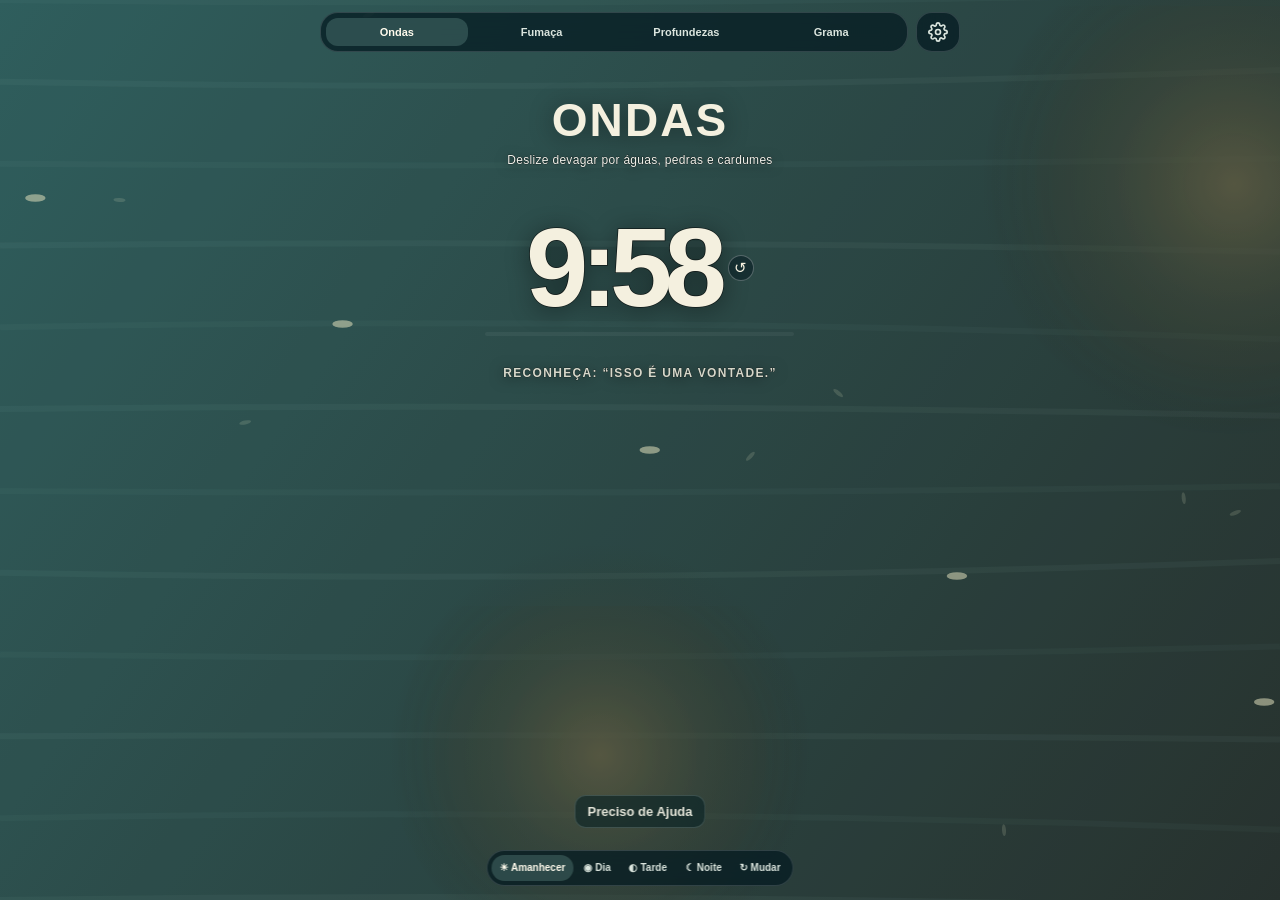
==== commit 810df6e0: "Rename app to Serenia and add PWA icons" ====
--- a/low.html
+++ b/low.html
@@ -1,16 +1,16 @@
-<!doctype html><html lang="pt-BR"><head><meta charset="utf-8"><meta name="viewport" content="width=device-width,initial-scale=1,viewport-fit=cover,user-scalable=no"><link rel="icon" href="assets/wave-icon.svg"><title>Pausa Guiada — Low</title><style>
+<!doctype html><html lang="pt-BR"><head><meta charset="utf-8"><meta name="viewport" content="width=device-width,initial-scale=1,viewport-fit=cover,user-scalable=no"><link rel="icon" href="assets/favicon-32.png" type="image/png" sizes="32x32"><link rel="apple-touch-icon" href="assets/apple-touch-icon.png" sizes="180x180"><link rel="manifest" href="site.webmanifest"><title>Serenia — Low</title><style>
 :root{color-scheme:dark}*{box-sizing:border-box}html,body,#app{width:100%;height:100%;margin:0;overflow:hidden}body{background:#041820;color:#f4f0df;font-family:-apple-system,BlinkMacSystemFont,"Segoe UI",sans-serif}canvas{position:absolute;inset:0;width:100%;height:100%;touch-action:none}.top-header{position:fixed;z-index:5;top:max(12px,env(safe-area-inset-top));left:12px;right:12px;display:flex;align-items:center;gap:8px;max-width:640px;margin:0 auto;pointer-events:none}.top-header>*{pointer-events:auto}.top{flex:1 1 0;min-width:0;display:flex;gap:3px;padding:5px;border:1px solid #ffffff25;border-radius:18px;background:#041920b8;backdrop-filter:blur(12px)}.top button{flex:1;min-width:0;border:0;border-radius:12px;padding:8px 2px;color:#dbe5de;background:transparent;font-size:11px;font-weight:760;white-space:nowrap}.top button[aria-pressed=true]{background:#83b5aa42;color:#fffbed}.settings-btn{align-self:stretch;width:44px;min-width:44px;display:flex;align-items:center;justify-content:center;border:1px solid #ffffff25;border-radius:16px;background:#041920b8;backdrop-filter:blur(12px);color:#dbe5de;cursor:pointer;padding:0;transition:background 200ms,color 200ms,transform 120ms}.settings-btn:hover{background:#83b5aa42;color:#fff}.settings-btn:active{transform:scale(.95)}.settings-modal{position:fixed;inset:0;z-index:100;display:flex;align-items:center;justify-content:center;opacity:0;pointer-events:none;transition:opacity 220ms ease}.settings-modal.is-open{opacity:1;pointer-events:auto}.settings-backdrop{position:absolute;inset:0;background:rgba(1,10,16,.72);backdrop-filter:blur(16px);-webkit-backdrop-filter:blur(16px)}.settings-dialog{position:relative;z-index:1;width:min(92vw,420px);max-height:min(88vh,620px);overflow-y:auto;background:rgba(4,24,33,.94);border:1px solid rgba(226,244,235,.22);border-radius:24px;padding:22px 20px;box-shadow:0 20px 60px rgba(0,0,0,.55);display:flex;flex-direction:column;gap:16px;transform:translateY(12px) scale(.98);transition:transform 220ms cubic-bezier(.16,1,.3,1);-webkit-overflow-scrolling:touch}.settings-modal.is-open .settings-dialog{transform:translateY(0) scale(1)}.settings-header{display:flex;align-items:center;justify-content:space-between;padding-bottom:4px;border-bottom:1px solid rgba(226,244,235,.12)}.settings-title{margin:0;font-size:17px;font-weight:750;color:#fffbed;letter-spacing:.02em}.settings-close{width:32px;height:32px;display:flex;align-items:center;justify-content:center;border:1px solid rgba(226,244,235,.18);border-radius:50%;background:rgba(255,255,255,.06);color:rgba(240,246,237,.8);font-size:14px;cursor:pointer;transition:background 150ms,color 150ms}.settings-close:hover{background:rgba(255,255,255,.14);color:#fff}.settings-body{display:flex;flex-direction:column;gap:16px}.settings-section{display:flex;flex-direction:column;gap:7px}.settings-section-header{display:flex;align-items:center;justify-content:space-between}.settings-section-title{font-size:11px;font-weight:750;text-transform:uppercase;letter-spacing:.08em;color:rgba(224,240,232,.75)}.settings-badge{font-size:9px;font-weight:700;text-transform:uppercase;letter-spacing:.06em;padding:2px 7px;border-radius:999px;background:rgba(143,188,174,.18);color:#9cd4c5}.settings-desc{margin:0;font-size:11px;line-height:1.42;color:rgba(244,240,223,.68)}.settings-segment{display:flex;gap:4px;padding:3px;border-radius:14px;background:rgba(2,14,20,.6);border:1px solid rgba(226,244,235,.14)}.settings-pill{flex:1;min-width:0;min-height:36px;display:flex;align-items:center;justify-content:center;border:0;border-radius:11px;background:transparent;color:rgba(240,246,237,.7);font-size:11px;font-weight:700;letter-spacing:.03em;text-decoration:none;cursor:pointer;transition:background 160ms,color 160ms}.settings-pill:hover{color:#fff;background:rgba(255,255,255,.05)}.settings-pill.is-active,.settings-pill[aria-current="page"],.settings-pill[aria-pressed="true"],.settings-pill[aria-selected="true"]{background:rgba(128,181,171,.28);color:#fffbed;box-shadow:inset 0 0 0 1px rgba(213,237,226,.18)}.settings-toggles{display:flex;flex-direction:column;gap:8px}.settings-toggle-row{display:flex;align-items:center;justify-content:space-between;padding:9px 12px;border-radius:14px;background:rgba(2,14,20,.5);border:1px solid rgba(226,244,235,.12)}.settings-toggle-info{display:flex;flex-direction:column;gap:2px}.settings-toggle-name{font-size:12px;font-weight:700;color:#f4f0df}.settings-toggle-sub{font-size:10px;color:rgba(244,240,223,.55)}.settings-icon-btn{width:38px;height:38px;display:flex;align-items:center;justify-content:center;border-radius:12px;border:1px solid rgba(226,244,235,.18);background:rgba(128,181,171,.24);color:#fffbed;cursor:pointer;transition:background 160ms,color 160ms,transform 100ms}.settings-icon-btn.is-muted{background:rgba(255,255,255,.06);border-color:rgba(255,255,255,.12);color:rgba(240,246,237,.4)}.settings-icon-btn:active{transform:scale(.95)}.content{position:fixed;z-index:2;inset:max(96px,calc(env(safe-area-inset-top) + 72px)) 24px max(28px,env(safe-area-inset-bottom));display:flex;flex-direction:column;align-items:center;text-align:center;pointer-events:none}h1{margin:0;font-size:clamp(29px,8vw,46px);font-weight:750;letter-spacing:.045em;line-height:1.08;text-transform:uppercase;text-shadow:0 2px 20px #000;min-height:0}.hint{height:34px;margin:6px 0 0;color:#fffef8;font-size:12px;line-height:1.35;letter-spacing:.025em;-webkit-text-stroke:.6px #000b;display:flex;align-items:flex-start;justify-content:center;text-align:center}.space{flex:1}.timer-row{display:flex;align-items:center;justify-content:center;gap:9px;margin:0}.timer{margin:0;font-size:clamp(64px,19vw,112px);font-weight:600;letter-spacing:-.07em;line-height:.9;-webkit-text-stroke:1.5px #000a}.bar{width:clamp(210px,48vw,310px);height:4px;margin-top:14px}.bar i{display:block;width:100%;height:100%;border-radius:99px;background:#ffffff0d}.prompt{height:34px;max-width:330px;margin:20px 0 0;font-size:12px;font-weight:750;letter-spacing:.11em;text-transform:uppercase;-webkit-text-stroke:.55px #000b;display:flex;align-items:center;justify-content:center;text-align:center}.note{position:fixed;z-index:4;bottom:max(14px,env(safe-area-inset-bottom));left:50%;transform:translateX(-50%);margin:0;padding:8px 12px;border:1px solid #ffffff22;border-radius:999px;background:#041920a8;color:#d3e0d8;font-size:10px;white-space:nowrap}.gate{position:fixed;z-index:9;inset:0;display:grid;place-items:center;padding:28px;background:#071d26}.gate[hidden]{display:none}.gate form{display:grid;gap:10px;width:min(100%,320px)}.gate input,.gate button{min-height:50px;border-radius:14px;border:1px solid #ffffff35;padding:0 14px;font:inherit;text-align:center}.gate input{background:#02151d;color:#fff}.gate button{background:#e9dfbd;color:#092a33;font-weight:750}
 </style></head><body><div id="app"><canvas id="canvas"></canvas><header class="top-header"><nav class="top"><button data-mode="drift" data-i18n="nav_drift">Ondas</button><button data-mode="ink" data-i18n="nav_ink">Fumaça</button><button data-mode="depths" data-i18n="nav_depths">Profundezas</button><button data-mode="grass" data-i18n="nav_grass">Grama</button></nav><button class="settings-btn" id="settingsBtn" type="button" aria-label="Configurações" data-i18n-aria-label="settings_title" data-i18n-title="settings_title" title="Configurações"><svg viewBox="0 0 24 24" width="20" height="20" fill="none" stroke="currentColor" stroke-width="2" stroke-linecap="round" stroke-linejoin="round" aria-hidden="true"><circle cx="12" cy="12" r="3"></circle><path d="M19.4 15a1.65 1.65 0 0 0 .33 1.82l.06.06a2 2 0 0 1 0 2.83 2 2 0 0 1-2.83 0l-.06-.06a1.65 1.65 0 0 0-1.82-.33 1.65 1.65 0 0 0-1 1.51V21a2 2 0 0 1-2 2 2 2 0 0 1-2-2v-.09A1.65 1.65 0 0 0 9 19.4a1.65 1.65 0 0 0-1.82.33l-.06.06a2 2 0 0 1-2.83 0 2 2 0 0 1 0-2.83l.06-.06a1.65 1.65 0 0 0 .33-1.82 1.65 1.65 0 0 0-1.51-1H3a2 2 0 0 1-2-2 2 2 0 0 1 2-2h.09A1.65 1.65 0 0 0 4.6 9a1.65 1.65 0 0 0-.33-1.82l-.06-.06a2 2 0 0 1 0-2.83 2 2 0 0 1 2.83 0l.06.06a1.65 1.65 0 0 0 1.82.33H9a1.65 1.65 0 0 0 1-1.51V3a2 2 0 0 1 2-2 2 2 0 0 1 2 2v.09a1.65 1.65 0 0 0 1 1.51 1.65 1.65 0 0 0 1.82-.33l.06-.06a2 2 0 0 1 2.83 0 2 2 0 0 1 0 2.83l-.06.06a1.65 1.65 0 0 0-.33 1.82V9a1.65 1.65 0 0 0 1.51 1H21a2 2 0 0 1 2 2 2 2 0 0 1-2 2h-.09a1.65 1.65 0 0 0-1.51 1z"></path></svg></button></header><aside class="settings-modal" id="settingsModal" aria-hidden="true" hidden><div class="settings-backdrop" id="settingsBackdrop"></div><div class="settings-dialog" role="dialog" aria-modal="true" aria-labelledby="settingsTitle"><div class="settings-header"><h2 class="settings-title" id="settingsTitle" data-i18n="settings_title">Configurações</h2><button class="settings-close" id="settingsClose" type="button" aria-label="Fechar" data-i18n-aria-label="settings_close">✕</button></div><div class="settings-body"><div class="settings-section"><label class="settings-section-title" data-i18n="settings_quality_title">Qualidade Gráfica</label><p class="settings-desc" data-i18n="settings_quality_desc">Se o seu dispositivo não estiver exibindo corretamente ou consumir muita bateria, altere a qualidade gráfica.</p><div class="settings-segment quality-switch" id="settingsQualitySwitch"><a class="settings-pill" href="index.html" data-profile="high">High</a><a class="settings-pill" href="mid.html" data-profile="mid">Mid</a><a class="settings-pill is-active" href="low.html" data-profile="low" aria-current="page">Low</a></div></div><div class="settings-section"><label class="settings-section-title" data-i18n="settings_timer_title">Duração da Sessão</label><div class="settings-segment timer-switch" id="settingsTimerSwitch"><button type="button" class="settings-pill" data-minutes="5">5 min</button><button type="button" class="settings-pill is-active" data-minutes="10" aria-pressed="true">10 min</button><button type="button" class="settings-pill" data-minutes="15">15 min</button><button type="button" class="settings-pill" data-minutes="20">20 min</button></div></div><div class="settings-section"><label class="settings-section-title" data-i18n="settings_lang_title">Idioma</label><div class="settings-segment lang-switch" id="settingsLangSwitch"><button type="button" class="settings-pill is-active" data-lang="pt" aria-pressed="true">Português</button><button type="button" class="settings-pill" data-lang="en">English</button></div></div><div class="settings-section"><div class="settings-section-header"><label class="settings-section-title" data-i18n="settings_audio_title">Sons e Áudio</label></div><div class="settings-toggles"><div class="settings-toggle-row"><div class="settings-toggle-info"><span class="settings-toggle-name" data-i18n="settings_audio_bg">Áudio Ambiente</span><span class="settings-toggle-sub" data-i18n="settings_audio_bg_desc">Som ambiente e atmosfera</span></div><button type="button" class="settings-icon-btn is-active" id="audioToggleBtn" aria-label="Alternar áudio ambiente" data-i18n-aria-label="settings_audio_bg_toggle" aria-pressed="true"><svg class="icon-on" viewBox="0 0 24 24" width="18" height="18" fill="none" stroke="currentColor" stroke-width="2" stroke-linecap="round" stroke-linejoin="round" aria-hidden="true"><polygon points="11 5 6 9 2 9 2 15 6 15 11 19 11 5"></polygon><path d="M19.07 4.93a10 10 0 0 1 0 14.14M15.54 8.46a5 5 0 0 1 0 7.07"></path></svg><svg class="icon-off" viewBox="0 0 24 24" width="18" height="18" fill="none" stroke="currentColor" stroke-width="2" stroke-linecap="round" stroke-linejoin="round" aria-hidden="true" style="display:none"><polygon points="11 5 6 9 2 9 2 15 6 15 11 19 11 5"></polygon><line x1="23" y1="9" x2="17" y2="15"></line><line x1="17" y1="9" x2="23" y2="15"></line></svg></button></div><div class="settings-toggle-row"><div class="settings-toggle-info"><span class="settings-toggle-name" data-i18n="settings_audio_sfx">Efeitos ao Tocar</span><span class="settings-toggle-sub" data-i18n="settings_audio_sfx_desc">Feedback sonoro ao tocar e deslizar</span></div><button type="button" class="settings-icon-btn is-active" id="sfxToggleBtn" aria-label="Alternar efeitos sonoros" data-i18n-aria-label="settings_audio_sfx_toggle" aria-pressed="true"><svg class="icon-on" viewBox="0 0 24 24" width="18" height="18" fill="none" stroke="currentColor" stroke-width="2" stroke-linecap="round" stroke-linejoin="round" aria-hidden="true"><path d="M12 2v4m0 12v4M4.93 4.93l2.83 2.83m8.48 8.48l2.83 2.83M2 12h4m12 0h4M4.93 19.07l2.83-2.83m8.48-8.48l2.83-2.83"></path></svg><svg class="icon-off" viewBox="0 0 24 24" width="18" height="18" fill="none" stroke="currentColor" stroke-width="2" stroke-linecap="round" stroke-linejoin="round" aria-hidden="true" style="display:none"><circle cx="12" cy="12" r="9"></circle><line x1="4.93" y1="4.93" x2="19.07" y2="19.07"></line></svg></button></div></div></div></div></div></aside><section class="content"><h1 id="title">ONDAS</h1><p class="hint" id="hint">Deslize devagar por águas, pedras e cardumes</p><div class="space"></div><div class="timer-row"><p class="timer" id="timer">10:00</p><button class="fallback-reset" type="button" title="Reiniciar 10 minutos">↺</button></div><div class="bar"><i id="bar"></i></div><p class="prompt">RECONHEÇA: “ISSO É UMA VONTADE.”</p><div class="space"></div></section></div><script>
-(()=>{'use strict';const $=s=>document.querySelector(s),c=$('#canvas'),x=c.getContext('2d',{alpha:false}),title=$('#title'),hint=$('#hint'),timer=$('#timer'),bar=$('#bar'),L={drift:['ONDAS','Deslize devagar por águas, pedras e cardumes'],ink:['FUMAÇA','Toque e arraste para soltar fumaça']};const SESSION_KEY='pausa-session-minutes',SESSION_OPTIONS=[5,10,15,20];let mode='drift',last=0,elapsed=0,marks=[],drops=[],sessionSeconds=600;try{const stored=Number(localStorage.getItem(SESSION_KEY));if(SESSION_OPTIONS.includes(stored))sessionSeconds=stored*60}catch{}function renderTimer(){const left=Math.max(0,sessionSeconds-elapsed);timer.textContent=`${Math.floor(left/60)}:${String(left%60).padStart(2,'0')}`;bar.style.width=`${(left/sessionSeconds)*100}%`}function fit(){if(c.width!==innerWidth||c.height!==innerHeight){c.width=innerWidth;c.height=innerHeight}}function water(w,h,t,drift){let g=x.createLinearGradient(0,0,w,h);g.addColorStop(0,'#0e4e5b');g.addColorStop(1,'#041923');x.fillStyle=g;x.fillRect(0,0,w,h);for(let i=0;i<12;i++){let y=i*h/11,o=Math.sin(t*.0003+i)*12;x.strokeStyle=`rgba(150,219,205,${.035+(i%2)*.016})`;x.lineWidth=6;x.beginPath();x.moveTo(0,y);x.quadraticCurveTo(w*.5,y+o,w,y-o);x.stroke()}const sceneRocks=window.__portableOceanRocks||[[.18,.29,.2],[.74,.23,.17],[.5,.63,.23],[.1,.84,.16],[.85,.78,.19]];sceneRocks.forEach(a=>{let driftX=drift?t*.000014:0,px=(a[0]*w-driftX+w)%w,py=a[1]*h,q=x.createRadialGradient(px,py,0,px,py,a[2]*w);q.addColorStop(0,'rgba(65,73,59,.9)');q.addColorStop(1,'rgba(7,30,34,0)');x.fillStyle=q;x.fillRect(px-a[2]*w,py-a[2]*w,a[2]*w*2,a[2]*w*2)})}function draw(t){requestAnimationFrame(draw);if(document.hidden||t-last<66)return;last=t;fit();let w=c.width,h=c.height;if(mode==='drift'){water(w,h,t,true);const sceneRocks=window.__portableOceanRocks||[];for(let i=0;i<5;i++){let fx=(i*.24+t*.000012)%1,fy=.22+i*.14;if(sceneRocks.some(a=>{let dx=fx-a[0],dy=(fy-a[1])/.72;return dx*dx+dy*dy<(a[2]*1.28)**2}))continue;x.fillStyle='rgba(222,230,203,.55)';x.beginPath();x.ellipse(fx*w,fy*h,w*.008,w*.003,0,0,7);x.fill()}}else if(mode==='ink'){x.fillStyle='#082934';x.fillRect(0,0,w,h)}}requestAnimationFrame(draw);document.querySelectorAll('[data-mode]').forEach(b=>b.onclick=()=>{mode=b.dataset.mode;document.querySelectorAll('[data-mode]').forEach(q=>q.setAttribute('aria-pressed',q===b));[title.textContent,hint.textContent]=L[mode];marks=[];drops=[]});addEventListener('guided-reset',event=>{const seconds=Number(event.detail?.seconds);if(Number.isFinite(seconds)&&seconds>0)sessionSeconds=seconds;else try{const stored=Number(localStorage.getItem(SESSION_KEY));if(SESSION_OPTIONS.includes(stored))sessionSeconds=stored*60}catch{}elapsed=0;renderTimer()});renderTimer();setInterval(()=>{elapsed=Math.min(sessionSeconds,elapsed+1);renderTimer()},1000)})();
+(()=>{'use strict';const $=s=>document.querySelector(s),c=$('#canvas'),x=c.getContext('2d',{alpha:false}),title=$('#title'),hint=$('#hint'),timer=$('#timer'),bar=$('#bar'),L={drift:['ONDAS','Deslize devagar por águas, pedras e cardumes'],ink:['FUMAÇA','Toque e arraste para soltar fumaça']};const SESSION_KEY='serenia-session-minutes',SESSION_OPTIONS=[5,10,15,20];let mode='drift',last=0,elapsed=0,marks=[],drops=[],sessionSeconds=600;try{const stored=Number(localStorage.getItem(SESSION_KEY));if(SESSION_OPTIONS.includes(stored))sessionSeconds=stored*60}catch{}function renderTimer(){const left=Math.max(0,sessionSeconds-elapsed);timer.textContent=`${Math.floor(left/60)}:${String(left%60).padStart(2,'0')}`;bar.style.width=`${(left/sessionSeconds)*100}%`}function fit(){if(c.width!==innerWidth||c.height!==innerHeight){c.width=innerWidth;c.height=innerHeight}}function water(w,h,t,drift){let g=x.createLinearGradient(0,0,w,h);g.addColorStop(0,'#0e4e5b');g.addColorStop(1,'#041923');x.fillStyle=g;x.fillRect(0,0,w,h);for(let i=0;i<12;i++){let y=i*h/11,o=Math.sin(t*.0003+i)*12;x.strokeStyle=`rgba(150,219,205,${.035+(i%2)*.016})`;x.lineWidth=6;x.beginPath();x.moveTo(0,y);x.quadraticCurveTo(w*.5,y+o,w,y-o);x.stroke()}const sceneRocks=window.__portableOceanRocks||[[.18,.29,.2],[.74,.23,.17],[.5,.63,.23],[.1,.84,.16],[.85,.78,.19]];sceneRocks.forEach(a=>{let driftX=drift?t*.000014:0,px=(a[0]*w-driftX+w)%w,py=a[1]*h,q=x.createRadialGradient(px,py,0,px,py,a[2]*w);q.addColorStop(0,'rgba(65,73,59,.9)');q.addColorStop(1,'rgba(7,30,34,0)');x.fillStyle=q;x.fillRect(px-a[2]*w,py-a[2]*w,a[2]*w*2,a[2]*w*2)})}function draw(t){requestAnimationFrame(draw);if(document.hidden||t-last<66)return;last=t;fit();let w=c.width,h=c.height;if(mode==='drift'){water(w,h,t,true);const sceneRocks=window.__portableOceanRocks||[];for(let i=0;i<5;i++){let fx=(i*.24+t*.000012)%1,fy=.22+i*.14;if(sceneRocks.some(a=>{let dx=fx-a[0],dy=(fy-a[1])/.72;return dx*dx+dy*dy<(a[2]*1.28)**2}))continue;x.fillStyle='rgba(222,230,203,.55)';x.beginPath();x.ellipse(fx*w,fy*h,w*.008,w*.003,0,0,7);x.fill()}}else if(mode==='ink'){x.fillStyle='#082934';x.fillRect(0,0,w,h)}}requestAnimationFrame(draw);document.querySelectorAll('[data-mode]').forEach(b=>b.onclick=()=>{mode=b.dataset.mode;document.querySelectorAll('[data-mode]').forEach(q=>q.setAttribute('aria-pressed',q===b));[title.textContent,hint.textContent]=L[mode];marks=[];drops=[]});addEventListener('guided-reset',event=>{const seconds=Number(event.detail?.seconds);if(Number.isFinite(seconds)&&seconds>0)sessionSeconds=seconds;else try{const stored=Number(localStorage.getItem(SESSION_KEY));if(SESSION_OPTIONS.includes(stored))sessionSeconds=stored*60}catch{}elapsed=0;renderTimer()});renderTimer();setInterval(()=>{elapsed=Math.min(sessionSeconds,elapsed+1);renderTimer()},1000)})();
 </script><style>[data-mode="depths"],[data-mode="grass"]{display:none!important}</style><style>[data-mode="depths"],[data-mode="grass"]{display:block!important}.quality-fix{position:fixed;inset:0;z-index:1;width:100%;height:100%;pointer-events:none}</style><script>
 /* Low version of the same interaction rules: High Depths/Grass links, coloured Fumaça, water-only wavy rings, and moving water fish. */
 addEventListener('load',()=>{const c=document.querySelector('.fallback-controls');setInterval(()=>{if(document.querySelector('[data-mode][aria-pressed="true"]')?.dataset.mode==='ink')c.hidden=false},60)});
 addEventListener('load',()=>setTimeout(()=>{const frame=document.querySelector('.high-scene'),app=document.querySelector('#app'),base=document.querySelector('#canvas'),ctl=document.querySelector('.fallback-controls');if(frame)app.prepend(frame);const mar=ctl.innerHTML,smoke=['◉ Temas','◉ Brisa','◉ Âmbar','◉ Violeta'];let n=0;setInterval(()=>{const m=document.querySelector('[data-mode][aria-pressed="true"]')?.dataset.mode;if(m==='ink'){ctl.hidden=false;if(!ctl.querySelector('[data-smoke]'))ctl.innerHTML='<button data-smoke>◉ Temas</button>';base.style.filter='none'}else if(m==='drift'){if(!ctl.querySelector('[data-shift]'))ctl.innerHTML=mar;document.querySelectorAll('.quality-fix').forEach(x=>x.style.opacity='.18')}else{document.querySelectorAll('.quality-fix').forEach(x=>x.style.opacity='1')}},180);ctl.addEventListener('click',e=>{if(!e.target.closest('[data-smoke]'))return;n=(n+1)%4;ctl.querySelector('[data-smoke]').textContent=smoke[n];document.querySelectorAll('.quality-fix').forEach(x=>x.style.filter=`hue-rotate(${[0,35,85,155][n]}deg)`);base.style.filter=`hue-rotate(${[0,18,42,72][n]}deg)`})},0));
-addEventListener('load',()=>{const style=document.createElement('style');style.textContent=`body{font-family:"Avenir Next","Helvetica Neue",Arial,sans-serif}h1{font-family:"Avenir Next","Helvetica Neue",Arial,sans-serif;font-weight:750;text-shadow:0 2px 24px rgba(0,0,0,.45)}.timer{font-family:"Avenir Next","Helvetica Neue",Arial,sans-serif;font-variant-numeric:tabular-nums;-webkit-text-stroke:1.5px rgba(0,0,0,.62);paint-order:stroke fill;text-shadow:0 3px 24px rgba(0,0,0,.44)}.prompt{color:rgba(244,241,226,.86);-webkit-text-stroke:.55px rgba(0,0,0,.7);paint-order:stroke fill;text-shadow:0 2px 14px rgba(0,0,0,.6)}.hint{color:rgba(255,255,248,.94);-webkit-text-stroke:.6px rgba(0,0,0,.78);paint-order:stroke fill;text-shadow:0 2px 12px rgba(0,0,0,.55)}.high-scene{position:fixed;inset:0;z-index:0;width:100%;height:100%;border:0;background:#041820}.high-scene.palette-open{z-index:20!important}`;document.head.append(style);const base=document.querySelector('#canvas'),frame=document.createElement('iframe'),title=document.querySelector('#title'),hint=document.querySelector('#hint');frame.className='high-scene';frame.hidden=true;document.body.prepend(frame);window.addEventListener('message',e=>{if(e.source!==frame.contentWindow||e.data?.type!=='pausa-palette')return;frame.classList.toggle('palette-open',!!e.data.open)});function high(kind){document.querySelectorAll('[data-mode]').forEach(b=>b.setAttribute('aria-pressed',b.dataset.mode===kind));base.style.visibility='hidden';frame.hidden=false;const sfxMuted=localStorage.getItem('pausa-sfx-muted')==='true';frame.src=`index.html?mode=${kind==='depths'?'water':'grass'}&embed=1&fps=15&lang=${window.__currentLang||'pt'}&sfxMuted=${sfxMuted}`;const tFn=(typeof t==='function')?t:(k=>k);title.textContent=tFn(`title_${kind}`);hint.textContent=tFn(`hint_${kind}`);document.querySelector('.fallback-controls').hidden=true;document.querySelector('.tone-wash').style.display='none';document.querySelectorAll('.quality-fix').forEach(x=>x.style.display='none');const w2=document.querySelector('body > div[style*="background:#062d36"]');if(w2)w2.style.display='none';if(window.ambientSoundtrack)window.ambientSoundtrack.playMode(kind);if(typeof updateQualityLinks==='function')updateQualityLinks();}window.addEventListener('click',e=>{const b=e.target.closest('[data-mode="depths"],[data-mode="grass"]');if(!b)return;e.preventDefault();e.stopImmediatePropagation();high(b.dataset.mode)},true);for(const b of document.querySelectorAll('[data-mode="drift"],[data-mode="ink"]'))b.addEventListener('click',()=>{base.style.visibility='visible';frame.hidden=true;frame.classList.remove('palette-open');frame.src='about:blank';document.querySelectorAll('.quality-fix').forEach(x=>x.style.display='');document.querySelectorAll('.tone-wash').forEach(x=>x.style.display='');const w2=document.querySelector('body > div[style*="background:#062d36"]');if(w2)w2.style.display='';document.querySelectorAll('[data-mode]').forEach(v=>v.setAttribute('aria-pressed',v===b));if(window.ambientSoundtrack)window.ambientSoundtrack.playMode(b.dataset.mode);if(typeof updateQualityLinks==='function')updateQualityLinks();});});
-(()=>{if(!window.soundSynth){class CalmAudio{constructor(){this.ctx=null;this.master=null;this.filter=null;this.noiseBuffer=null;this.lastDragTime=0;this.grassNotes=[330,392,440,493.88,587.33,659.25];this.grassIdx=0;this.activeVoices=0;this.maxVoices=4;this.muted=false;const sfxParam=new URLSearchParams(location.search).get('sfxMuted');if(sfxParam!==null){this.muted=sfxParam==='true';}else{try{this.muted=localStorage.getItem('pausa-sfx-muted')==='true';}catch{}}}init(){if(this.ctx){if(this.ctx.state==='suspended')this.ctx.resume();return}const AudioCtx=window.AudioContext||window.webkitAudioContext;if(!AudioCtx)return;this.ctx=new AudioCtx();this.master=this.ctx.createGain();this.master.gain.value=0.0168;this.filter=this.ctx.createBiquadFilter();this.filter.type='lowpass';this.filter.frequency.value=2200;this.filter.Q.value=0.7;this.master.connect(this.filter);this.filter.connect(this.ctx.destination);const sampleRate=this.ctx.sampleRate,bufferSize=Math.floor(sampleRate*0.45);this.noiseBuffer=this.ctx.createBuffer(1,bufferSize,sampleRate);const data=this.noiseBuffer.getChannelData(0);let b0=0,b1=0,b2=0;for(let i=0;i<bufferSize;i++){const white=Math.random()*2-1;b0=0.99765*b0+white*0.099046;b1=0.963*b1+white*0.2965164;b2=0.57*b2+white*1.0526913;data[i]=(b0+b1+b2)*0.36}}playDrift(isDrag=false,isBig=false){if(!this.ctx||this.muted||this.activeVoices>=this.maxVoices)return;const now=this.ctx.currentTime,osc=this.ctx.createOscillator(),gain=this.ctx.createGain();const baseFreq=isBig?(145+Math.random()*25):(isDrag?(310+Math.random()*50):(410+Math.random()*60));const dur=isBig?0.26:(isDrag?0.08:0.11),vol=isBig?0.65:(isDrag?0.3:0.5);osc.type='sine';osc.frequency.setValueAtTime(baseFreq,now);osc.frequency.exponentialRampToValueAtTime(baseFreq*(isBig?0.55:0.68),now+dur);gain.gain.setValueAtTime(0.0001,now);gain.gain.linearRampToValueAtTime(vol,now+(isBig?0.03:0.007));gain.gain.exponentialRampToValueAtTime(0.0001,now+dur);osc.connect(gain);gain.connect(this.master);this.activeVoices++;osc.start(now);osc.stop(now+dur+0.01);osc.onended=()=>{this.activeVoices=Math.max(0,this.activeVoices-1)}}playInk(isDrag=false){if(!this.ctx||this.muted||!this.noiseBuffer||this.activeVoices>=this.maxVoices)return;const now=this.ctx.currentTime,source=this.ctx.createBufferSource();source.buffer=this.noiseBuffer;const filter=this.ctx.createBiquadFilter();filter.type='lowpass';const baseFreq=isDrag?(420+Math.random()*60):(520+Math.random()*80);filter.frequency.setValueAtTime(baseFreq,now);filter.frequency.exponentialRampToValueAtTime(baseFreq*0.55,now+(isDrag?0.14:0.22));filter.Q.value=0.9;const gain=this.ctx.createGain(),dur=isDrag?0.14:0.22,vol=isDrag?0.48:0.72;gain.gain.setValueAtTime(0.0001,now);gain.gain.linearRampToValueAtTime(vol,now+0.018);gain.gain.exponentialRampToValueAtTime(0.0001,now+dur);source.connect(filter);filter.connect(gain);gain.connect(this.master);this.activeVoices++;source.start(now);source.stop(now+dur+0.01);source.onended=()=>{this.activeVoices=Math.max(0,this.activeVoices-1)}}playDepths(isDrag=false){if(!this.ctx||this.muted||this.activeVoices>=this.maxVoices)return;const now=this.ctx.currentTime,osc=this.ctx.createOscillator(),gain=this.ctx.createGain(),filter=this.ctx.createBiquadFilter();filter.type='lowpass';filter.frequency.setValueAtTime(isDrag?340:420,now);filter.Q.value=2.2;const baseFreq=isDrag?(185+Math.random()*25):(250+Math.random()*35);const dur=isDrag?0.1:0.15,vol=isDrag?0.35:0.55;osc.type='triangle';osc.frequency.setValueAtTime(baseFreq,now);osc.frequency.exponentialRampToValueAtTime(baseFreq*0.7,now+dur);gain.gain.setValueAtTime(0.0001,now);gain.gain.linearRampToValueAtTime(vol,now+0.01);gain.gain.exponentialRampToValueAtTime(0.0001,now+dur);osc.connect(filter);filter.connect(gain);gain.connect(this.master);this.activeVoices++;osc.start(now);osc.stop(now+dur+0.01);osc.onended=()=>{this.activeVoices=Math.max(0,this.activeVoices-1)}}playGrass(isDrag=false){if(!this.ctx||this.muted||this.activeVoices>=this.maxVoices)return;const now=this.ctx.currentTime,osc=this.ctx.createOscillator(),gain=this.ctx.createGain();const note=this.grassNotes[this.grassIdx%this.grassNotes.length];this.grassIdx=(this.grassIdx+1+(Math.random()<0.4?1:0))%this.grassNotes.length;const dur=isDrag?0.09:0.14,vol=isDrag?0.3:0.5;osc.type='sine';osc.frequency.setValueAtTime(note,now);osc.frequency.exponentialRampToValueAtTime(note*0.97,now+dur);gain.gain.setValueAtTime(0.0001,now);gain.gain.linearRampToValueAtTime(vol,now+0.005);gain.gain.exponentialRampToValueAtTime(0.0001,now+dur);osc.connect(gain);gain.connect(this.master);this.activeVoices++;osc.start(now);osc.stop(now+dur+0.01);osc.onended=()=>{this.activeVoices=Math.max(0,this.activeVoices-1)}}tap(mode){this.init();if(mode==='drift'||mode==='sea'||mode==='waves')this.playDrift(false);else if(mode==='fluid'||mode==='ink')this.playInk(false);else if(mode==='water'||mode==='depths')this.playDepths(false);else if(mode==='grass')this.playGrass(false)}drag(mode){const now=performance.now();if(now-this.lastDragTime<115)return;this.lastDragTime=now;this.init();if(mode==='drift'||mode==='sea'||mode==='waves')this.playDrift(true);else if(mode==='fluid'||mode==='ink')this.playInk(true);else if(mode==='water'||mode==='depths')this.playDepths(true);else if(mode==='grass')this.playGrass(true)}bigWave(){this.init();this.playDrift(false,true)}}window.soundSynth=new CalmAudio()}const CANONICAL_MODES={drift:'drift',sea:'drift',waves:'drift',ink:'ink',fluid:'ink',smoke:'ink',depths:'depths',water:'depths',grass:'grass'};class AmbientSoundtrack{constructor(options={}){this.targetVolume=options.volume??0.08;this.fadeDuration=options.fadeDuration??1900;this.playlists=options.playlists||{};this.currentMode=null;this.currentCanonicalMode=null;this.currentTrackIndex=0;this.activeDeck=0;this.isMuted=false;try{this.isMuted=localStorage.getItem('pausa-ambient-muted')==='true';}catch{}this.initialized=false;this.fadeAnim=null;this.decks=[new Audio(),new Audio()];this.decks.forEach((deck,idx)=>{deck.preload='auto';deck.volume=0;deck.addEventListener('ended',()=>this.onTrackEnded(idx));deck.addEventListener('error',()=>{});});}initGesture(){if(this.initialized)return;this.initialized=true;if(!this.isMuted&&this.currentCanonicalMode){const active=this.decks[this.activeDeck];if(active&&active.src){if(active.paused){active.volume=this.targetVolume;const p=active.play();if(p)p.catch(()=>{});}}else{this.playMode(this.currentCanonicalMode,true);}}}playMode(mode,forceRestart=false){const normMode=(mode||'').toLowerCase();const canonical=CANONICAL_MODES[normMode]||normMode;const list=this.playlists[canonical]||this.playlists[normMode];if(!list||list.length===0)return;if(!forceRestart&&this.currentCanonicalMode===canonical)return;const previousCanonical=this.currentCanonicalMode;this.currentMode=normMode;this.currentCanonicalMode=canonical;this.currentTrackIndex=Math.floor(Math.random()*list.length);const nextSrc=list[this.currentTrackIndex];const outgoingIdx=this.activeDeck;const incomingIdx=1-outgoingIdx;const outgoing=this.decks[outgoingIdx];const incoming=this.decks[incomingIdx];this.activeDeck=incomingIdx;incoming.src=encodeURI(nextSrc);incoming.currentTime=0;incoming.volume=0;if(!this.isMuted){const p=incoming.play();if(p)p.catch(()=>{});}this.crossfade(outgoing,incoming,previousCanonical?this.fadeDuration:900);}onTrackEnded(deckIdx){if(deckIdx!==this.activeDeck)return;const canonical=this.currentCanonicalMode||'drift';const list=this.playlists[canonical];if(!list||list.length===0)return;this.currentTrackIndex=(this.currentTrackIndex+1)%list.length;const nextSrc=list[this.currentTrackIndex];const outgoingIdx=this.activeDeck;const incomingIdx=1-outgoingIdx;const outgoing=this.decks[outgoingIdx];const incoming=this.decks[incomingIdx];this.activeDeck=incomingIdx;incoming.src=encodeURI(nextSrc);incoming.currentTime=0;incoming.volume=0;if(!this.isMuted){const p=incoming.play();if(p)p.catch(()=>{});}this.crossfade(outgoing,incoming,1400);}crossfade(outgoing,incoming,duration){if(this.fadeAnim){cancelAnimationFrame(this.fadeAnim);this.fadeAnim=null;}const start=performance.now();const fromVol=outgoing?(isNaN(outgoing.volume)?0:outgoing.volume):0;const target=this.isMuted?0:this.targetVolume;const step=(now)=>{const elapsed=now-start;const progress=Math.min(1,elapsed/Math.max(100,duration));if(outgoing)outgoing.volume=Math.max(0,Math.min(1,fromVol*(1-progress)));if(incoming)incoming.volume=Math.max(0,Math.min(this.targetVolume,target*progress));if(progress<1){this.fadeAnim=requestAnimationFrame(step);}else{if(outgoing){try{outgoing.pause();}catch{}outgoing.volume=0;}if(incoming)incoming.volume=target;this.fadeAnim=null;}};this.fadeAnim=requestAnimationFrame(step);}setMuted(muted){this.isMuted=!!muted;try{localStorage.setItem('pausa-ambient-muted',this.isMuted?'true':'false');}catch{}const active=this.decks[this.activeDeck];const inactive=this.decks[1-this.activeDeck];if(this.fadeAnim){cancelAnimationFrame(this.fadeAnim);this.fadeAnim=null;}if(inactive){try{inactive.pause();}catch{}inactive.volume=0;}if(!active)return;const start=performance.now();const fromVol=isNaN(active.volume)?0:active.volume;const toVol=this.isMuted?0:this.targetVolume;const duration=this.isMuted?500:800;if(!this.isMuted&&active.paused&&active.src){const p=active.play();if(p)p.catch(()=>{});}const step=(now)=>{const elapsed=now-start;const progress=Math.min(1,elapsed/duration);active.volume=Math.max(0,Math.min(1,fromVol+(toVol-fromVol)*progress));if(progress<1){this.fadeAnim=requestAnimationFrame(step);}else{active.volume=toVol;if(this.isMuted){try{active.pause();}catch{}}this.fadeAnim=null;}};this.fadeAnim=requestAnimationFrame(step);}toggleMute(){this.setMuted(!this.isMuted);return this.isMuted;}}if(!window.ambientSoundtrack){const AMBIENT_PLAYLISTS={drift:['assets/Drift - Aerial Waterscape (Optimized MP3).mp3','assets/Drift - Overhead Ocean & Islands (Optimized MP3).mp3'],ink:['assets/Ink - Fluid Swirls & Water (Optimized MP3).mp3','assets/Ink - Slow Water Motion (Optimized MP3).mp3','assets/Smoke - Ethereal Mist & Wind (Optimized MP3).mp3','assets/Smoke - Gentle Misty Atmosphere (Optimized MP3).mp3'],depths:['assets/Depths - Murky Underwater Drone (Optimized MP3).mp3','assets/Depths - Quiet Sub-aquatic Currents (Optimized MP3).mp3'],grass:['assets/Grass - Gentle Meadow Breeze (Optimized MP3).mp3','assets/Grass - Swaying Meadow Wind (Optimized MP3).mp3']};window.ambientSoundtrack=new AmbientSoundtrack({volume:0.08,fadeDuration:1900,playlists:AMBIENT_PLAYLISTS});}const base=document.querySelector('#canvas'),fx=document.createElement('canvas'),g=fx.getContext('2d'),rings=[],smoke=[],fish=Array.from({length:9},()=>({x:Math.random(),y:Math.random(),a:Math.random()*7})),R=window.__portableOceanRocks||[[.17,.28,.21],[.72,.2,.18],[.47,.57,.27],[.1,.83,.2],[.84,.8,.24]],INK_PALETTES=[[{h:164,s:74,l:64},{h:170,s:62,l:56},{h:26,s:74,l:62},{h:165,s:55,l:68}],[{h:228,s:64,l:66},{h:265,s:58,l:64},{h:18,s:66,l:64},{h:198,s:54,l:66}],[{h:160,s:56,l:58},{h:154,s:62,l:62},{h:36,s:72,l:58},{h:195,s:56,l:62}],[{h:295,s:52,l:58},{h:338,s:56,l:64},{h:215,s:48,l:66},{h:36,s:66,l:62}],[{h:196,s:66,l:58},{h:178,s:66,l:60},{h:96,s:46,l:62},{h:28,s:72,l:60}],[{h:158,s:56,l:56},{h:135,s:46,l:62},{h:22,s:62,l:60},{h:46,s:66,l:65}],[{h:215,s:52,l:66},{h:198,s:56,l:68},{h:320,s:46,l:64},{h:32,s:66,l:62}],[{h:168,s:62,l:56},{h:162,s:56,l:66},{h:18,s:66,l:62},{h:34,s:76,l:64}],[{h:196,s:64,l:58},{h:176,s:62,l:62},{h:22,s:66,l:60},{h:42,s:66,l:65}]];let palIdx=Math.floor(Math.random()*INK_PALETTES.length),colIdx=0,distAcc=0,curColor={...INK_PALETTES[palIdx][0]},targetColor={...curColor};function pickNewColor(){palIdx=Math.floor(Math.random()*INK_PALETTES.length);colIdx=Math.floor(Math.random()*INK_PALETTES[palIdx].length);targetColor=INK_PALETTES[palIdx][colIdx];curColor={h:targetColor.h+(Math.random()-.5)*8,s:targetColor.s,l:targetColor.l};}function stepColor(dist){distAcc+=dist;if(distAcc>0.09){distAcc=0;colIdx=(colIdx+1)%INK_PALETTES[palIdx].length;targetColor=INK_PALETTES[palIdx][colIdx];}let diff=((targetColor.h-curColor.h+540)%360)-180;curColor.h=(curColor.h+diff*0.14+360)%360;curColor.s+=(targetColor.s-curColor.s)*0.14;curColor.l+=(targetColor.l-curColor.l)*0.14;}addEventListener('portable-ocean-layout',e=>{R.splice(0,R.length,...e.detail);fish.forEach(f=>{if(R.some(([rx,ry,rr])=>{let dx=f.x-rx,dy=(f.y-ry)/.72;return dx*dx+dy*dy<(rr*1.32)**2})){f.x=Math.random();f.y=Math.random()}})});fx.className='quality-fix';document.body.append(fx);let last=0,hold=false,lastPos=null;const mode=()=>document.querySelector('[data-mode][aria-pressed="true"]')?.dataset.mode,land=(x,y)=>R.some(([a,b,r])=>{let dx=x-a,dy=(y-b)/.72;return dx*dx+dy*dy<(r*.8)**2}),pos=e=>{let r=base.getBoundingClientRect();return{x:(e.clientX-r.left)/r.width,y:(e.clientY-r.top)/r.height,a:0}};function addSmoke(x,y){const a=Math.random()*6.283,s=0.00018+Math.random()*0.00042,j=0.003+Math.random()*0.005;smoke.push({x:x+Math.cos(a)*j,y:y+Math.sin(a)*j,vx:Math.cos(a)*s,vy:Math.sin(a)*s-0.00003,h:(curColor.h+(Math.random()-.5)*10+360)%360,s:curColor.s,l:curColor.l,z:Math.random()*6.28,w:(Math.random()-.5)*2.8,r0:12+Math.random()*8,rMax:125+Math.random()*55,a:Math.random()*0.06,life:1.85+Math.random()*1.15,decay:0.0042+Math.random()*0.0022});}function pushAndMix(px,py,dx,dy,speed){if(speed<0.001)return;const rad=0.075,radSq=rad*rad,nx=dx/speed,ny=dy/speed,pxLateral=-ny,pyLateral=nx;for(let i=0;i<smoke.length;i++){const q=smoke[i],ex=q.x-px,ey=q.y-py,distSq=ex*ex+ey*ey;if(distSq<radSq){const dist=Math.sqrt(distSq),inf=1-dist/rad,nudge=inf*Math.min(0.003,speed*0.05),side=ex*pxLateral+ey*pyLateral>=0?1:-1;q.vx+=(nx*0.2+pxLateral*side*0.8)*nudge;q.vy+=(ny*0.2+pyLateral*side*0.8)*nudge;const blend=inf*0.38;let diff=((curColor.h-q.h+540)%360)-180;q.h=(q.h+diff*blend+360)%360;q.s+=(curColor.s-q.s)*blend;q.l+=(curColor.l-q.l)*blend;}}}function touch(e){let m=mode();if(e.target!==base||!['sea','waves','drift','ink'].includes(m))return;e.stopImmediatePropagation();let p=pos(e);if(m==='ink'){if(!lastPos){window.soundSynth?.tap('ink');pickNewColor();lastPos={x:p.x,y:p.y};for(let i=0;i<3;i++)addSmoke(p.x,p.y);return;}const dx=p.x-lastPos.x,dy=p.y-lastPos.y,dist=Math.hypot(dx,dy);if(dist>0.01)window.soundSynth?.drag('ink');stepColor(dist);pushAndMix(p.x,p.y,dx,dy,dist);const steps=Math.max(1,Math.min(8,Math.ceil(dist/0.015)));for(let s=1;s<=steps;s++){const f=s/steps,sx=lastPos.x+dx*f,sy=lastPos.y+dy*f;for(let i=0;i<2;i++)addSmoke(sx,sy);}lastPos={x:p.x,y:p.y};return;}if(!land(p.x,p.y)&&e.type!=='pointerup'){rings.push(p);if(e.type==='pointerdown')window.soundSynth?.tap('drift');else if(hold)window.soundSynth?.drag('drift');}}window.addEventListener('pointerdown',e=>{hold=true;lastPos=null;touch(e);},true);window.addEventListener('pointermove',e=>{if(hold)touch(e);},true);window.addEventListener('pointerup',()=>{hold=false;lastPos=null;},true);window.addEventListener('pointercancel',()=>{hold=false;lastPos=null;},true);document.querySelector('[data-mode="ink"]').textContent='Fumaça';document.querySelector('[data-mode="ink"]').addEventListener('click',()=>{title.textContent='FUMAÇA';hint.textContent='Toque e arraste para soltar fumaça colorida'});function resize(){let d=Math.min(devicePixelRatio||1,1.2);fx.width=innerWidth*d;fx.height=innerHeight*d;g.setTransform(d,0,0,d,0,0);}function ring(p,t){p.a+=.008;let rr=p.a*innerWidth*.28,n=76;g.strokeStyle=`rgba(243,246,228,${Math.max(0,.46-p.a*.32)})`;g.lineWidth=1.5;for(let i=0;i<n;i++){let a=i/n*Math.PI*2,b=(i+1)/n*Math.PI*2,ra=rr*(1+.028*Math.sin(a*6+t*.004)),rb=rr*(1+.028*Math.sin(b*6+t*.004)),x1=p.x+Math.cos(a)*ra/innerWidth,y1=p.y+Math.sin(a)*ra/innerHeight,x2=p.x+Math.cos(b)*rb/innerWidth,y2=p.y+Math.sin(b)*rb/innerHeight;if(!land(x1,y1)&&!land(x2,y2)){g.beginPath();g.moveTo(x1*innerWidth,y1*innerHeight);g.lineTo(x2*innerWidth,y2*innerHeight);g.stroke();}}}function draw(t){requestAnimationFrame(draw);if(document.hidden||t-last<66)return;last=t;resize();g.clearRect(0,0,innerWidth,innerHeight);let m=mode();if(m==='ink'){g.globalCompositeOperation='screen';for(const p of smoke){p.a+=p.decay;const ease=Math.min(1,p.a/p.life);const fade=Math.pow(1-ease,2.2);if(fade<=0.001)continue;p.vx*=0.975;p.vy=p.vy*0.975-0.000022;const curl=Math.cos(p.z+p.a*p.w)*0.0003;p.x+=(p.vx+curl)*(innerWidth/500);p.y+=(p.vy+Math.sin(p.z+p.a*p.w)*0.00012)*(innerHeight/500);const r=p.r0+Math.sqrt(ease)*p.rMax;const px=p.x*innerWidth,py=p.y*innerHeight;const q=g.createRadialGradient(px,py,0,px,py,r);q.addColorStop(0,`hsla(${p.h},${p.s}%,${p.l}%,${Math.min(0.44,0.40*fade)})`);q.addColorStop(.46,`hsla(${(p.h+10)%360},${Math.max(20,p.s-6)}%,${Math.max(20,p.l-6)}%,${Math.min(0.22,0.20*fade)})`);q.addColorStop(1,'transparent');g.fillStyle=q;g.fillRect(px-r,py-r,r*2,r*2);}g.globalCompositeOperation='source-over';smoke=smoke.filter(p=>p.a<p.life&&p.y>-0.25&&p.x>-0.25&&p.x<1.25);return;}if(['sea','waves','drift'].includes(m))for(const p of rings)ring(p,t);while(rings.length&&rings[0].a>1.28)rings.shift();if(m!=='drift')return;for(const [rx,ry,rr] of R){let q=g.createRadialGradient(rx*innerWidth,ry*innerHeight,rr*innerWidth*.1,rx*innerWidth,ry*innerHeight,rr*innerWidth);q.addColorStop(0,'rgba(55,62,51,.78)');q.addColorStop(.68,'rgba(24,42,41,.72)');q.addColorStop(1,'rgba(4,22,27,0)');g.fillStyle=q;g.fillRect((rx-rr)*innerWidth,(ry-rr)*innerHeight,rr*innerWidth*2,rr*innerWidth*2);}for(const f of fish){f.a+=Math.sin(t*.0004+f.x*9)*.006;f.x=(f.x+Math.cos(f.a)*.0007+1)%1;f.y=(f.y+Math.sin(f.a)*.0005+1)%1;if(R.some(([rx,ry,rr])=>{let dx=f.x-rx,dy=(f.y-ry)/.72;return dx*dx+dy*dy<(rr*1.32)**2})){f.x=Math.random();f.y=Math.random();}g.save();g.translate(f.x*innerWidth,f.y*innerHeight);g.rotate(f.a);g.fillStyle='rgba(221,232,203,.9)';g.beginPath();g.ellipse(0,0,6,2,0,0,7);g.fill();g.restore();}}resize();requestAnimationFrame(draw);})();
+addEventListener('load',()=>{const style=document.createElement('style');style.textContent=`body{font-family:"Avenir Next","Helvetica Neue",Arial,sans-serif}h1{font-family:"Avenir Next","Helvetica Neue",Arial,sans-serif;font-weight:750;text-shadow:0 2px 24px rgba(0,0,0,.45)}.timer{font-family:"Avenir Next","Helvetica Neue",Arial,sans-serif;font-variant-numeric:tabular-nums;-webkit-text-stroke:1.5px rgba(0,0,0,.62);paint-order:stroke fill;text-shadow:0 3px 24px rgba(0,0,0,.44)}.prompt{color:rgba(244,241,226,.86);-webkit-text-stroke:.55px rgba(0,0,0,.7);paint-order:stroke fill;text-shadow:0 2px 14px rgba(0,0,0,.6)}.hint{color:rgba(255,255,248,.94);-webkit-text-stroke:.6px rgba(0,0,0,.78);paint-order:stroke fill;text-shadow:0 2px 12px rgba(0,0,0,.55)}.high-scene{position:fixed;inset:0;z-index:0;width:100%;height:100%;border:0;background:#041820}.high-scene.palette-open{z-index:20!important}`;document.head.append(style);const base=document.querySelector('#canvas'),frame=document.createElement('iframe'),title=document.querySelector('#title'),hint=document.querySelector('#hint');frame.className='high-scene';frame.hidden=true;document.body.prepend(frame);window.addEventListener('message',e=>{if(e.source!==frame.contentWindow||e.data?.type!=='pausa-palette')return;frame.classList.toggle('palette-open',!!e.data.open)});function high(kind){document.querySelectorAll('[data-mode]').forEach(b=>b.setAttribute('aria-pressed',b.dataset.mode===kind));base.style.visibility='hidden';frame.hidden=false;const sfxMuted=localStorage.getItem('serenia-sfx-muted')==='true';frame.src=`index.html?mode=${kind==='depths'?'water':'grass'}&embed=1&fps=15&lang=${window.__currentLang||'pt'}&sfxMuted=${sfxMuted}`;const tFn=(typeof t==='function')?t:(k=>k);title.textContent=tFn(`title_${kind}`);hint.textContent=tFn(`hint_${kind}`);document.querySelector('.fallback-controls').hidden=true;document.querySelector('.tone-wash').style.display='none';document.querySelectorAll('.quality-fix').forEach(x=>x.style.display='none');const w2=document.querySelector('body > div[style*="background:#062d36"]');if(w2)w2.style.display='none';if(window.ambientSoundtrack)window.ambientSoundtrack.playMode(kind);if(typeof updateQualityLinks==='function')updateQualityLinks();}window.addEventListener('click',e=>{const b=e.target.closest('[data-mode="depths"],[data-mode="grass"]');if(!b)return;e.preventDefault();e.stopImmediatePropagation();high(b.dataset.mode)},true);for(const b of document.querySelectorAll('[data-mode="drift"],[data-mode="ink"]'))b.addEventListener('click',()=>{base.style.visibility='visible';frame.hidden=true;frame.classList.remove('palette-open');frame.src='about:blank';document.querySelectorAll('.quality-fix').forEach(x=>x.style.display='');document.querySelectorAll('.tone-wash').forEach(x=>x.style.display='');const w2=document.querySelector('body > div[style*="background:#062d36"]');if(w2)w2.style.display='';document.querySelectorAll('[data-mode]').forEach(v=>v.setAttribute('aria-pressed',v===b));if(window.ambientSoundtrack)window.ambientSoundtrack.playMode(b.dataset.mode);if(typeof updateQualityLinks==='function')updateQualityLinks();});});
+(()=>{if(!window.soundSynth){class CalmAudio{constructor(){this.ctx=null;this.master=null;this.filter=null;this.noiseBuffer=null;this.lastDragTime=0;this.grassNotes=[330,392,440,493.88,587.33,659.25];this.grassIdx=0;this.activeVoices=0;this.maxVoices=4;this.muted=false;const sfxParam=new URLSearchParams(location.search).get('sfxMuted');if(sfxParam!==null){this.muted=sfxParam==='true';}else{try{this.muted=localStorage.getItem('serenia-sfx-muted')==='true';}catch{}}}init(){if(this.ctx){if(this.ctx.state==='suspended')this.ctx.resume();return}const AudioCtx=window.AudioContext||window.webkitAudioContext;if(!AudioCtx)return;this.ctx=new AudioCtx();this.master=this.ctx.createGain();this.master.gain.value=0.0168;this.filter=this.ctx.createBiquadFilter();this.filter.type='lowpass';this.filter.frequency.value=2200;this.filter.Q.value=0.7;this.master.connect(this.filter);this.filter.connect(this.ctx.destination);const sampleRate=this.ctx.sampleRate,bufferSize=Math.floor(sampleRate*0.45);this.noiseBuffer=this.ctx.createBuffer(1,bufferSize,sampleRate);const data=this.noiseBuffer.getChannelData(0);let b0=0,b1=0,b2=0;for(let i=0;i<bufferSize;i++){const white=Math.random()*2-1;b0=0.99765*b0+white*0.099046;b1=0.963*b1+white*0.2965164;b2=0.57*b2+white*1.0526913;data[i]=(b0+b1+b2)*0.36}}playDrift(isDrag=false,isBig=false){if(!this.ctx||this.muted||this.activeVoices>=this.maxVoices)return;const now=this.ctx.currentTime,osc=this.ctx.createOscillator(),gain=this.ctx.createGain();const baseFreq=isBig?(145+Math.random()*25):(isDrag?(310+Math.random()*50):(410+Math.random()*60));const dur=isBig?0.26:(isDrag?0.08:0.11),vol=isBig?0.65:(isDrag?0.3:0.5);osc.type='sine';osc.frequency.setValueAtTime(baseFreq,now);osc.frequency.exponentialRampToValueAtTime(baseFreq*(isBig?0.55:0.68),now+dur);gain.gain.setValueAtTime(0.0001,now);gain.gain.linearRampToValueAtTime(vol,now+(isBig?0.03:0.007));gain.gain.exponentialRampToValueAtTime(0.0001,now+dur);osc.connect(gain);gain.connect(this.master);this.activeVoices++;osc.start(now);osc.stop(now+dur+0.01);osc.onended=()=>{this.activeVoices=Math.max(0,this.activeVoices-1)}}playInk(isDrag=false){if(!this.ctx||this.muted||!this.noiseBuffer||this.activeVoices>=this.maxVoices)return;const now=this.ctx.currentTime,source=this.ctx.createBufferSource();source.buffer=this.noiseBuffer;const filter=this.ctx.createBiquadFilter();filter.type='lowpass';const baseFreq=isDrag?(420+Math.random()*60):(520+Math.random()*80);filter.frequency.setValueAtTime(baseFreq,now);filter.frequency.exponentialRampToValueAtTime(baseFreq*0.55,now+(isDrag?0.14:0.22));filter.Q.value=0.9;const gain=this.ctx.createGain(),dur=isDrag?0.14:0.22,vol=isDrag?0.48:0.72;gain.gain.setValueAtTime(0.0001,now);gain.gain.linearRampToValueAtTime(vol,now+0.018);gain.gain.exponentialRampToValueAtTime(0.0001,now+dur);source.connect(filter);filter.connect(gain);gain.connect(this.master);this.activeVoices++;source.start(now);source.stop(now+dur+0.01);source.onended=()=>{this.activeVoices=Math.max(0,this.activeVoices-1)}}playDepths(isDrag=false){if(!this.ctx||this.muted||this.activeVoices>=this.maxVoices)return;const now=this.ctx.currentTime,osc=this.ctx.createOscillator(),gain=this.ctx.createGain(),filter=this.ctx.createBiquadFilter();filter.type='lowpass';filter.frequency.setValueAtTime(isDrag?340:420,now);filter.Q.value=2.2;const baseFreq=isDrag?(185+Math.random()*25):(250+Math.random()*35);const dur=isDrag?0.1:0.15,vol=isDrag?0.35:0.55;osc.type='triangle';osc.frequency.setValueAtTime(baseFreq,now);osc.frequency.exponentialRampToValueAtTime(baseFreq*0.7,now+dur);gain.gain.setValueAtTime(0.0001,now);gain.gain.linearRampToValueAtTime(vol,now+0.01);gain.gain.exponentialRampToValueAtTime(0.0001,now+dur);osc.connect(filter);filter.connect(gain);gain.connect(this.master);this.activeVoices++;osc.start(now);osc.stop(now+dur+0.01);osc.onended=()=>{this.activeVoices=Math.max(0,this.activeVoices-1)}}playGrass(isDrag=false){if(!this.ctx||this.muted||this.activeVoices>=this.maxVoices)return;const now=this.ctx.currentTime,osc=this.ctx.createOscillator(),gain=this.ctx.createGain();const note=this.grassNotes[this.grassIdx%this.grassNotes.length];this.grassIdx=(this.grassIdx+1+(Math.random()<0.4?1:0))%this.grassNotes.length;const dur=isDrag?0.09:0.14,vol=isDrag?0.3:0.5;osc.type='sine';osc.frequency.setValueAtTime(note,now);osc.frequency.exponentialRampToValueAtTime(note*0.97,now+dur);gain.gain.setValueAtTime(0.0001,now);gain.gain.linearRampToValueAtTime(vol,now+0.005);gain.gain.exponentialRampToValueAtTime(0.0001,now+dur);osc.connect(gain);gain.connect(this.master);this.activeVoices++;osc.start(now);osc.stop(now+dur+0.01);osc.onended=()=>{this.activeVoices=Math.max(0,this.activeVoices-1)}}tap(mode){this.init();if(mode==='drift'||mode==='sea'||mode==='waves')this.playDrift(false);else if(mode==='fluid'||mode==='ink')this.playInk(false);else if(mode==='water'||mode==='depths')this.playDepths(false);else if(mode==='grass')this.playGrass(false)}drag(mode){const now=performance.now();if(now-this.lastDragTime<115)return;this.lastDragTime=now;this.init();if(mode==='drift'||mode==='sea'||mode==='waves')this.playDrift(true);else if(mode==='fluid'||mode==='ink')this.playInk(true);else if(mode==='water'||mode==='depths')this.playDepths(true);else if(mode==='grass')this.playGrass(true)}bigWave(){this.init();this.playDrift(false,true)}}window.soundSynth=new CalmAudio()}const CANONICAL_MODES={drift:'drift',sea:'drift',waves:'drift',ink:'ink',fluid:'ink',smoke:'ink',depths:'depths',water:'depths',grass:'grass'};class AmbientSoundtrack{constructor(options={}){this.targetVolume=options.volume??0.08;this.fadeDuration=options.fadeDuration??1900;this.playlists=options.playlists||{};this.currentMode=null;this.currentCanonicalMode=null;this.currentTrackIndex=0;this.activeDeck=0;this.isMuted=false;try{this.isMuted=localStorage.getItem('serenia-ambient-muted')==='true';}catch{}this.initialized=false;this.fadeAnim=null;this.decks=[new Audio(),new Audio()];this.decks.forEach((deck,idx)=>{deck.preload='auto';deck.volume=0;deck.addEventListener('ended',()=>this.onTrackEnded(idx));deck.addEventListener('error',()=>{});});}initGesture(){if(this.initialized)return;this.initialized=true;if(!this.isMuted&&this.currentCanonicalMode){const active=this.decks[this.activeDeck];if(active&&active.src){if(active.paused){active.volume=this.targetVolume;const p=active.play();if(p)p.catch(()=>{});}}else{this.playMode(this.currentCanonicalMode,true);}}}playMode(mode,forceRestart=false){const normMode=(mode||'').toLowerCase();const canonical=CANONICAL_MODES[normMode]||normMode;const list=this.playlists[canonical]||this.playlists[normMode];if(!list||list.length===0)return;if(!forceRestart&&this.currentCanonicalMode===canonical)return;const previousCanonical=this.currentCanonicalMode;this.currentMode=normMode;this.currentCanonicalMode=canonical;this.currentTrackIndex=Math.floor(Math.random()*list.length);const nextSrc=list[this.currentTrackIndex];const outgoingIdx=this.activeDeck;const incomingIdx=1-outgoingIdx;const outgoing=this.decks[outgoingIdx];const incoming=this.decks[incomingIdx];this.activeDeck=incomingIdx;incoming.src=encodeURI(nextSrc);incoming.currentTime=0;incoming.volume=0;if(!this.isMuted){const p=incoming.play();if(p)p.catch(()=>{});}this.crossfade(outgoing,incoming,previousCanonical?this.fadeDuration:900);}onTrackEnded(deckIdx){if(deckIdx!==this.activeDeck)return;const canonical=this.currentCanonicalMode||'drift';const list=this.playlists[canonical];if(!list||list.length===0)return;this.currentTrackIndex=(this.currentTrackIndex+1)%list.length;const nextSrc=list[this.currentTrackIndex];const outgoingIdx=this.activeDeck;const incomingIdx=1-outgoingIdx;const outgoing=this.decks[outgoingIdx];const incoming=this.decks[incomingIdx];this.activeDeck=incomingIdx;incoming.src=encodeURI(nextSrc);incoming.currentTime=0;incoming.volume=0;if(!this.isMuted){const p=incoming.play();if(p)p.catch(()=>{});}this.crossfade(outgoing,incoming,1400);}crossfade(outgoing,incoming,duration){if(this.fadeAnim){cancelAnimationFrame(this.fadeAnim);this.fadeAnim=null;}const start=performance.now();const fromVol=outgoing?(isNaN(outgoing.volume)?0:outgoing.volume):0;const target=this.isMuted?0:this.targetVolume;const step=(now)=>{const elapsed=now-start;const progress=Math.min(1,elapsed/Math.max(100,duration));if(outgoing)outgoing.volume=Math.max(0,Math.min(1,fromVol*(1-progress)));if(incoming)incoming.volume=Math.max(0,Math.min(this.targetVolume,target*progress));if(progress<1){this.fadeAnim=requestAnimationFrame(step);}else{if(outgoing){try{outgoing.pause();}catch{}outgoing.volume=0;}if(incoming)incoming.volume=target;this.fadeAnim=null;}};this.fadeAnim=requestAnimationFrame(step);}setMuted(muted){this.isMuted=!!muted;try{localStorage.setItem('serenia-ambient-muted',this.isMuted?'true':'false');}catch{}const active=this.decks[this.activeDeck];const inactive=this.decks[1-this.activeDeck];if(this.fadeAnim){cancelAnimationFrame(this.fadeAnim);this.fadeAnim=null;}if(inactive){try{inactive.pause();}catch{}inactive.volume=0;}if(!active)return;const start=performance.now();const fromVol=isNaN(active.volume)?0:active.volume;const toVol=this.isMuted?0:this.targetVolume;const duration=this.isMuted?500:800;if(!this.isMuted&&active.paused&&active.src){const p=active.play();if(p)p.catch(()=>{});}const step=(now)=>{const elapsed=now-start;const progress=Math.min(1,elapsed/duration);active.volume=Math.max(0,Math.min(1,fromVol+(toVol-fromVol)*progress));if(progress<1){this.fadeAnim=requestAnimationFrame(step);}else{active.volume=toVol;if(this.isMuted){try{active.pause();}catch{}}this.fadeAnim=null;}};this.fadeAnim=requestAnimationFrame(step);}toggleMute(){this.setMuted(!this.isMuted);return this.isMuted;}}if(!window.ambientSoundtrack){const AMBIENT_PLAYLISTS={drift:['assets/Drift - Aerial Waterscape (Optimized MP3).mp3','assets/Drift - Overhead Ocean & Islands (Optimized MP3).mp3'],ink:['assets/Ink - Fluid Swirls & Water (Optimized MP3).mp3','assets/Ink - Slow Water Motion (Optimized MP3).mp3','assets/Smoke - Ethereal Mist & Wind (Optimized MP3).mp3','assets/Smoke - Gentle Misty Atmosphere (Optimized MP3).mp3'],depths:['assets/Depths - Murky Underwater Drone (Optimized MP3).mp3','assets/Depths - Quiet Sub-aquatic Currents (Optimized MP3).mp3'],grass:['assets/Grass - Gentle Meadow Breeze (Optimized MP3).mp3','assets/Grass - Swaying Meadow Wind (Optimized MP3).mp3']};window.ambientSoundtrack=new AmbientSoundtrack({volume:0.08,fadeDuration:1900,playlists:AMBIENT_PLAYLISTS});}const base=document.querySelector('#canvas'),fx=document.createElement('canvas'),g=fx.getContext('2d'),rings=[],smoke=[],fish=Array.from({length:9},()=>({x:Math.random(),y:Math.random(),a:Math.random()*7})),R=window.__portableOceanRocks||[[.17,.28,.21],[.72,.2,.18],[.47,.57,.27],[.1,.83,.2],[.84,.8,.24]],INK_PALETTES=[[{h:164,s:74,l:64},{h:170,s:62,l:56},{h:26,s:74,l:62},{h:165,s:55,l:68}],[{h:228,s:64,l:66},{h:265,s:58,l:64},{h:18,s:66,l:64},{h:198,s:54,l:66}],[{h:160,s:56,l:58},{h:154,s:62,l:62},{h:36,s:72,l:58},{h:195,s:56,l:62}],[{h:295,s:52,l:58},{h:338,s:56,l:64},{h:215,s:48,l:66},{h:36,s:66,l:62}],[{h:196,s:66,l:58},{h:178,s:66,l:60},{h:96,s:46,l:62},{h:28,s:72,l:60}],[{h:158,s:56,l:56},{h:135,s:46,l:62},{h:22,s:62,l:60},{h:46,s:66,l:65}],[{h:215,s:52,l:66},{h:198,s:56,l:68},{h:320,s:46,l:64},{h:32,s:66,l:62}],[{h:168,s:62,l:56},{h:162,s:56,l:66},{h:18,s:66,l:62},{h:34,s:76,l:64}],[{h:196,s:64,l:58},{h:176,s:62,l:62},{h:22,s:66,l:60},{h:42,s:66,l:65}]];let palIdx=Math.floor(Math.random()*INK_PALETTES.length),colIdx=0,distAcc=0,curColor={...INK_PALETTES[palIdx][0]},targetColor={...curColor};function pickNewColor(){palIdx=Math.floor(Math.random()*INK_PALETTES.length);colIdx=Math.floor(Math.random()*INK_PALETTES[palIdx].length);targetColor=INK_PALETTES[palIdx][colIdx];curColor={h:targetColor.h+(Math.random()-.5)*8,s:targetColor.s,l:targetColor.l};}function stepColor(dist){distAcc+=dist;if(distAcc>0.09){distAcc=0;colIdx=(colIdx+1)%INK_PALETTES[palIdx].length;targetColor=INK_PALETTES[palIdx][colIdx];}let diff=((targetColor.h-curColor.h+540)%360)-180;curColor.h=(curColor.h+diff*0.14+360)%360;curColor.s+=(targetColor.s-curColor.s)*0.14;curColor.l+=(targetColor.l-curColor.l)*0.14;}addEventListener('portable-ocean-layout',e=>{R.splice(0,R.length,...e.detail);fish.forEach(f=>{if(R.some(([rx,ry,rr])=>{let dx=f.x-rx,dy=(f.y-ry)/.72;return dx*dx+dy*dy<(rr*1.32)**2})){f.x=Math.random();f.y=Math.random()}})});fx.className='quality-fix';document.body.append(fx);let last=0,hold=false,lastPos=null;const mode=()=>document.querySelector('[data-mode][aria-pressed="true"]')?.dataset.mode,land=(x,y)=>R.some(([a,b,r])=>{let dx=x-a,dy=(y-b)/.72;return dx*dx+dy*dy<(r*.8)**2}),pos=e=>{let r=base.getBoundingClientRect();return{x:(e.clientX-r.left)/r.width,y:(e.clientY-r.top)/r.height,a:0}};function addSmoke(x,y){const a=Math.random()*6.283,s=0.00018+Math.random()*0.00042,j=0.003+Math.random()*0.005;smoke.push({x:x+Math.cos(a)*j,y:y+Math.sin(a)*j,vx:Math.cos(a)*s,vy:Math.sin(a)*s-0.00003,h:(curColor.h+(Math.random()-.5)*10+360)%360,s:curColor.s,l:curColor.l,z:Math.random()*6.28,w:(Math.random()-.5)*2.8,r0:12+Math.random()*8,rMax:125+Math.random()*55,a:Math.random()*0.06,life:1.85+Math.random()*1.15,decay:0.0042+Math.random()*0.0022});}function pushAndMix(px,py,dx,dy,speed){if(speed<0.001)return;const rad=0.075,radSq=rad*rad,nx=dx/speed,ny=dy/speed,pxLateral=-ny,pyLateral=nx;for(let i=0;i<smoke.length;i++){const q=smoke[i],ex=q.x-px,ey=q.y-py,distSq=ex*ex+ey*ey;if(distSq<radSq){const dist=Math.sqrt(distSq),inf=1-dist/rad,nudge=inf*Math.min(0.003,speed*0.05),side=ex*pxLateral+ey*pyLateral>=0?1:-1;q.vx+=(nx*0.2+pxLateral*side*0.8)*nudge;q.vy+=(ny*0.2+pyLateral*side*0.8)*nudge;const blend=inf*0.38;let diff=((curColor.h-q.h+540)%360)-180;q.h=(q.h+diff*blend+360)%360;q.s+=(curColor.s-q.s)*blend;q.l+=(curColor.l-q.l)*blend;}}}function touch(e){let m=mode();if(e.target!==base||!['sea','waves','drift','ink'].includes(m))return;e.stopImmediatePropagation();let p=pos(e);if(m==='ink'){if(!lastPos){window.soundSynth?.tap('ink');pickNewColor();lastPos={x:p.x,y:p.y};for(let i=0;i<3;i++)addSmoke(p.x,p.y);return;}const dx=p.x-lastPos.x,dy=p.y-lastPos.y,dist=Math.hypot(dx,dy);if(dist>0.01)window.soundSynth?.drag('ink');stepColor(dist);pushAndMix(p.x,p.y,dx,dy,dist);const steps=Math.max(1,Math.min(8,Math.ceil(dist/0.015)));for(let s=1;s<=steps;s++){const f=s/steps,sx=lastPos.x+dx*f,sy=lastPos.y+dy*f;for(let i=0;i<2;i++)addSmoke(sx,sy);}lastPos={x:p.x,y:p.y};return;}if(!land(p.x,p.y)&&e.type!=='pointerup'){rings.push(p);if(e.type==='pointerdown')window.soundSynth?.tap('drift');else if(hold)window.soundSynth?.drag('drift');}}window.addEventListener('pointerdown',e=>{hold=true;lastPos=null;touch(e);},true);window.addEventListener('pointermove',e=>{if(hold)touch(e);},true);window.addEventListener('pointerup',()=>{hold=false;lastPos=null;},true);window.addEventListener('pointercancel',()=>{hold=false;lastPos=null;},true);document.querySelector('[data-mode="ink"]').textContent='Fumaça';document.querySelector('[data-mode="ink"]').addEventListener('click',()=>{title.textContent='FUMAÇA';hint.textContent='Toque e arraste para soltar fumaça colorida'});function resize(){let d=Math.min(devicePixelRatio||1,1.2);fx.width=innerWidth*d;fx.height=innerHeight*d;g.setTransform(d,0,0,d,0,0);}function ring(p,t){p.a+=.008;let rr=p.a*innerWidth*.28,n=76;g.strokeStyle=`rgba(243,246,228,${Math.max(0,.46-p.a*.32)})`;g.lineWidth=1.5;for(let i=0;i<n;i++){let a=i/n*Math.PI*2,b=(i+1)/n*Math.PI*2,ra=rr*(1+.028*Math.sin(a*6+t*.004)),rb=rr*(1+.028*Math.sin(b*6+t*.004)),x1=p.x+Math.cos(a)*ra/innerWidth,y1=p.y+Math.sin(a)*ra/innerHeight,x2=p.x+Math.cos(b)*rb/innerWidth,y2=p.y+Math.sin(b)*rb/innerHeight;if(!land(x1,y1)&&!land(x2,y2)){g.beginPath();g.moveTo(x1*innerWidth,y1*innerHeight);g.lineTo(x2*innerWidth,y2*innerHeight);g.stroke();}}}function draw(t){requestAnimationFrame(draw);if(document.hidden||t-last<66)return;last=t;resize();g.clearRect(0,0,innerWidth,innerHeight);let m=mode();if(m==='ink'){g.globalCompositeOperation='screen';for(const p of smoke){p.a+=p.decay;const ease=Math.min(1,p.a/p.life);const fade=Math.pow(1-ease,2.2);if(fade<=0.001)continue;p.vx*=0.975;p.vy=p.vy*0.975-0.000022;const curl=Math.cos(p.z+p.a*p.w)*0.0003;p.x+=(p.vx+curl)*(innerWidth/500);p.y+=(p.vy+Math.sin(p.z+p.a*p.w)*0.00012)*(innerHeight/500);const r=p.r0+Math.sqrt(ease)*p.rMax;const px=p.x*innerWidth,py=p.y*innerHeight;const q=g.createRadialGradient(px,py,0,px,py,r);q.addColorStop(0,`hsla(${p.h},${p.s}%,${p.l}%,${Math.min(0.44,0.40*fade)})`);q.addColorStop(.46,`hsla(${(p.h+10)%360},${Math.max(20,p.s-6)}%,${Math.max(20,p.l-6)}%,${Math.min(0.22,0.20*fade)})`);q.addColorStop(1,'transparent');g.fillStyle=q;g.fillRect(px-r,py-r,r*2,r*2);}g.globalCompositeOperation='source-over';smoke=smoke.filter(p=>p.a<p.life&&p.y>-0.25&&p.x>-0.25&&p.x<1.25);return;}if(['sea','waves','drift'].includes(m))for(const p of rings)ring(p,t);while(rings.length&&rings[0].a>1.28)rings.shift();if(m!=='drift')return;for(const [rx,ry,rr] of R){let q=g.createRadialGradient(rx*innerWidth,ry*innerHeight,rr*innerWidth*.1,rx*innerWidth,ry*innerHeight,rr*innerWidth);q.addColorStop(0,'rgba(55,62,51,.78)');q.addColorStop(.68,'rgba(24,42,41,.72)');q.addColorStop(1,'rgba(4,22,27,0)');g.fillStyle=q;g.fillRect((rx-rr)*innerWidth,(ry-rr)*innerHeight,rr*innerWidth*2,rr*innerWidth*2);}for(const f of fish){f.a+=Math.sin(t*.0004+f.x*9)*.006;f.x=(f.x+Math.cos(f.a)*.0007+1)%1;f.y=(f.y+Math.sin(f.a)*.0005+1)%1;if(R.some(([rx,ry,rr])=>{let dx=f.x-rx,dy=(f.y-ry)/.72;return dx*dx+dy*dy<(rr*1.32)**2})){f.x=Math.random();f.y=Math.random();}g.save();g.translate(f.x*innerWidth,f.y*innerHeight);g.rotate(f.a);g.fillStyle='rgba(221,232,203,.9)';g.beginPath();g.ellipse(0,0,6,2,0,0,7);g.fill();g.restore();}}resize();requestAnimationFrame(draw);})();
 </script><style>.quality-fix{z-index:0!important}.content{inset:max(96px,calc(env(safe-area-inset-top) + 72px)) 24px max(28px,env(safe-area-inset-bottom))!important;z-index:5!important;isolation:isolate;transform:translateZ(0)}.content h1{margin:0!important;min-height:0!important;line-height:1.08!important}.content .hint,#hint{margin:6px 0 0!important;height:34px!important;line-height:1.35!important;display:flex!important;align-items:flex-start!important;justify-content:center!important;text-align:center!important}.content>.space:first-of-type{flex:none!important;height:32px!important;margin:0!important}.content>.space:last-of-type{flex:1!important;min-height:0!important}.content .timer-row{display:flex!important;align-items:center!important;justify-content:center!important;gap:9px!important;margin:0!important}.content .timer{margin:0!important;line-height:.9!important}.content .bar{width:clamp(210px,48vw,310px)!important;height:4px!important;margin-top:14px!important}.content .prompt{margin-top:20px!important;height:34px!important;max-width:330px!important;display:flex!important;align-items:center!important;justify-content:center!important;text-align:center!important}.fallback-controls{position:fixed;z-index:6;bottom:max(14px,env(safe-area-inset-bottom));left:50%;display:flex;transform:translateX(-50%);gap:2px;padding:4px;border:1px solid #ffffff25;border-radius:999px;background:#041920b8;backdrop-filter:blur(10px)}.fallback-controls[hidden]{display:none}.fallback-controls button{border:0;border-radius:999px;padding:8px 8px;color:#dbe5de;background:transparent;font:700 10px/1 -apple-system,BlinkMacSystemFont,"Segoe UI",sans-serif;white-space:nowrap}.fallback-controls button[aria-pressed="true"]{background:#83b5aa42;color:#fffbed}.fallback-reset{width:26px;height:26px;margin:0;padding:0;border:1px solid #ffffff45;border-radius:50%;color:#f4f0df;background:#04192088;font-size:15px;pointer-events:auto;touch-action:manipulation}.tone-wash{position:fixed;z-index:1;inset:0;pointer-events:none;opacity:0;transition:opacity .5s}</style><script>
 (()=>{function getTimeSlot(){const h=new Date().getHours();if(h>=5&&h<9)return 'dawn';if(h>=9&&h<17)return 'day';if(h>=17&&h<21)return 'dusk';return 'night';}const $=s=>document.querySelector(s),drift=$('[data-mode="drift"]'),timer=$('#timer'),controls=document.createElement('div'),wash=document.createElement('div');drift.textContent='Ondas';drift.addEventListener('click',()=>{title.textContent='ONDAS';hint.textContent='Deslize devagar por águas, pedras e cardumes'});let row=timer.closest('.timer-row');if(!row){row=document.createElement('div');row.className='timer-row';timer.before(row);row.append(timer);}let reset=row.querySelector('.fallback-reset');if(!reset){reset=document.createElement('button');reset.className='fallback-reset';reset.type='button';reset.textContent='↺';reset.title='Reiniciar 10 minutos';row.append(reset);}reset.onclick=()=>window.dispatchEvent(new Event('guided-reset'));controls.className='fallback-controls';controls.innerHTML='<button data-tone="dawn">☀ Amanhecer</button><button data-tone="day" aria-pressed="true">◉ Dia</button><button data-tone="dusk">◐ Tarde</button><button data-tone="night">☾ Noite</button><button data-shift>↻ Mudar</button>';wash.className='tone-wash';document.body.append(wash,controls);const tones={dawn:'rgba(224,182,108,.16)',day:'transparent',dusk:'rgba(132,75,118,.18)',night:'rgba(5,18,54,.32)'};function active(){return $('[data-mode][aria-pressed="true"]')?.dataset.mode}function setTone(t){wash.style.background=tones[t];wash.style.opacity=t==='day'?0:1;controls.querySelectorAll('[data-tone]').forEach(b=>b.setAttribute('aria-pressed',b.dataset.tone===t))}controls.addEventListener('click',e=>{let b=e.target.closest('button');if(!b)return;if(b.dataset.tone)setTone(b.dataset.tone);if('shift' in b.dataset){const a=['dawn','day','dusk','night'];setTone(a[Math.floor(Math.random()*a.length)]);document.querySelectorAll('.quality-fix').forEach(n=>n.style.filter=`hue-rotate(${Math.floor(Math.random()*24-12)}deg)`)} });function sync(){controls.hidden=active()!=='drift';wash.style.display=active()==='drift'?'block':'none';requestAnimationFrame(sync)}drift.click();title.textContent='ONDAS';hint.textContent='Deslize devagar por águas, pedras e cardumes';setTone(getTimeSlot());sync()})();
-</script><script>globalThis.title=document.querySelector('#title');globalThis.hint=document.querySelector('#hint');const _c=document.querySelector('.fallback-controls'),_w=document.querySelector('.tone-wash');const I18N={pt:{app_title:'Pausa Guiada — Low',nav_drift:'Ondas',nav_ink:'Fumaça',nav_depths:'Profundezas',nav_grass:'Grama',title_drift:'ONDAS',hint_drift:'Deslize devagar por águas, pedras e cardumes',title_ink:'FUMAÇA',hint_ink:'Toque e arraste para soltar fumaça colorida',title_depths:'PROFUNDEZAS',hint_depths:'Deslize para abrir a água escura',title_grass:'GRAMA',hint_grass:'Passe o dedo pela grama',prompt:'RECONHEÇA: “ISSO É UMA VONTADE.”',reset_title:'Reiniciar 10 minutos',tone_dawn:'☀ Amanhecer',tone_day:'◉ Dia',tone_dusk:'◐ Tarde',tone_night:'☾ Noite',tone_shift:'↻ Mudar',settings_title:'Configurações',settings_close:'Fechar',settings_quality_title:'Qualidade Gráfica',settings_quality_desc:'Se o seu dispositivo não estiver exibindo corretamente ou consumir muita bateria, altere a qualidade gráfica.',settings_timer_title:'Duração da Sessão',settings_coming_soon:'Em breve',settings_lang_title:'Idioma',settings_audio_title:'Sons e Áudio',settings_audio_bg:'Áudio Ambiente',settings_audio_bg_desc:'Som ambiente e atmosfera',settings_audio_sfx:'Efeitos ao Tocar',settings_audio_sfx_desc:'Feedback sonoro ao tocar e deslizar',settings_audio_bg_toggle:'Alternar áudio ambiente',settings_audio_sfx_toggle:'Alternar efeitos sonoros'},en:{app_title:'Guided Pause — Low',nav_drift:'Drift',nav_ink:'Smoke',nav_depths:'Depths',nav_grass:'Grass',title_drift:'DRIFT',hint_drift:'Glide slowly through waters, rocks, and schools of fish',title_ink:'SMOKE',hint_ink:'Touch and drag to release colored smoke',title_depths:'DEPTHS',hint_depths:'Swipe to open the dark water',title_grass:'GRASS',hint_grass:'Brush your finger through the grass',prompt:'NAME IT: “THIS IS AN URGE.”',reset_title:'Reset 10-minute timer',tone_dawn:'☀ Dawn',tone_day:'◉ Day',tone_dusk:'◐ Dusk',tone_night:'☾ Night',tone_shift:'↻ Shift',settings_title:'Settings',settings_close:'Close',settings_quality_title:'Display Quality',settings_quality_desc:"If your device isn't displaying correctly or is using too much battery, change the quality setting.",settings_timer_title:'Session Duration',settings_coming_soon:'Soon',settings_lang_title:'Language',settings_audio_title:'Sound & Audio',settings_audio_bg:'Ambient Audio',settings_audio_bg_desc:'Background atmosphere',settings_audio_sfx:'Sound Effects',settings_audio_sfx_desc:'Tap and swipe feedback',settings_audio_bg_toggle:'Toggle ambient audio',settings_audio_sfx_toggle:'Toggle sound effects'}};let currentLang='pt';window.__currentLang=currentLang;const t=k=>I18N[currentLang]?.[k]||I18N.pt[k]||k;const TO_HIGH={ink:'fluid',depths:'water',sea:'drift',waves:'drift'};function updateQualityLinks(){const m=document.querySelector('[data-mode][aria-pressed="true"]')?.dataset.mode||'drift';document.querySelectorAll('#settingsQualitySwitch a').forEach(a=>{const p=a.dataset.profile;const f=p==='high'?'index.html':(p==='mid'?'mid.html':'low.html');const mq=p==='high'&&TO_HIGH[m]?TO_HIGH[m]:m;a.href=`${f}?mode=${mq}&lang=${currentLang}&quality=${p}`;});}function setLanguage(lang){currentLang=(lang==='en'||lang==='pt')?lang:'pt';window.__currentLang=currentLang;try{localStorage.setItem('pausa-lang',currentLang);}catch{}document.documentElement.lang=currentLang;document.title=t('app_title');document.querySelectorAll('[data-i18n]').forEach(el=>{el.textContent=t(el.dataset.i18n);});document.querySelectorAll('[data-i18n-aria-label]').forEach(el=>el.setAttribute('aria-label',t(el.dataset.i18nAriaLabel)));document.querySelectorAll('[data-i18n-title]').forEach(el=>el.setAttribute('title',t(el.dataset.i18nTitle)));const p=document.querySelector('.prompt');if(p)p.textContent=t('prompt');const r=document.querySelector('.fallback-reset');if(r)r.title=t('reset_title');const m=document.querySelector('[data-mode][aria-pressed="true"]')?.dataset.mode||'drift';if(title)title.textContent=t(`title_${m}`);if(hint)hint.textContent=t(`hint_${m}`);if(_c){const d=_c.querySelector('[data-tone="dawn"]');if(d)d.textContent=t('tone_dawn');const y=_c.querySelector('[data-tone="day"]');if(y)y.textContent=t('tone_day');const u=_c.querySelector('[data-tone="dusk"]');if(u)u.textContent=t('tone_dusk');const n=_c.querySelector('[data-tone="night"]');if(n)n.textContent=t('tone_night');const s=_c.querySelector('[data-shift]');if(s)s.textContent=t('tone_shift');}document.querySelectorAll('#settingsLangSwitch button').forEach(b=>{const sel=b.dataset.lang===currentLang;b.classList.toggle('is-active',sel);b.setAttribute('aria-pressed',sel?'true':'false');});updateQualityLinks();const fr=document.querySelector('.high-scene');if(fr&&!fr.hidden&&fr.contentWindow){fr.contentWindow.postMessage({type:'pausa-lang',lang:currentLang},'*');}}window.__setLowLanguage=setLanguage;function initSettingsModal(){const modal=document.getElementById('settingsModal');const btn=document.getElementById('settingsBtn');const closeBtn=document.getElementById('settingsClose');const backdrop=document.getElementById('settingsBackdrop');if(!modal||!btn)return;function openModal(){updateQualityLinks();modal.hidden=false;modal.setAttribute('aria-hidden','false');requestAnimationFrame(()=>modal.classList.add('is-open'));}function closeModal(){modal.classList.remove('is-open');modal.setAttribute('aria-hidden','true');setTimeout(()=>{if(!modal.classList.contains('is-open'))modal.hidden=true;},220);}btn.addEventListener('click',openModal);if(closeBtn)closeBtn.addEventListener('click',closeModal);if(backdrop)backdrop.addEventListener('click',closeModal);window.addEventListener('keydown',e=>{if(e.key==='Escape'&&modal.classList.contains('is-open'))closeModal();});modal.querySelectorAll('#settingsLangSwitch button').forEach(b=>{b.addEventListener('click',()=>setLanguage(b.dataset.lang));});const sessionKey='pausa-session-minutes',sessionOptions=[5,10,15,20];let sessionMinutes=10;try{const stored=Number(localStorage.getItem(sessionKey));if(sessionOptions.includes(stored))sessionMinutes=stored;}catch{}const syncSessionDuration=()=>modal.querySelectorAll('#settingsTimerSwitch button').forEach(button=>{const selected=Number(button.dataset.minutes)===sessionMinutes;button.classList.toggle('is-active',selected);button.setAttribute('aria-pressed',selected?'true':'false');});const setSessionDuration=minutes=>{const next=Number(minutes);if(!sessionOptions.includes(next))return;sessionMinutes=next;try{localStorage.setItem(sessionKey,String(next));}catch{}syncSessionDuration();window.dispatchEvent(new CustomEvent('guided-reset',{detail:{seconds:next*60}}));const frame=document.querySelector('.high-scene');if(frame?.contentWindow)frame.contentWindow.postMessage({type:'pausa-session-duration',minutes:next},'*');};syncSessionDuration();modal.querySelectorAll('#settingsTimerSwitch button').forEach(pill=>pill.addEventListener('click',()=>setSessionDuration(pill.dataset.minutes)));const audioBtn=document.getElementById('audioToggleBtn');if(audioBtn){const isAmbientMuted=localStorage.getItem('pausa-ambient-muted')==='true';if(isAmbientMuted){audioBtn.classList.remove('is-active');audioBtn.classList.add('is-muted');audioBtn.setAttribute('aria-pressed','false');const onI=audioBtn.querySelector('.icon-on'),offI=audioBtn.querySelector('.icon-off');if(onI&&offI){onI.style.display='none';offI.style.display='block';}}audioBtn.addEventListener('click',()=>{const act=audioBtn.classList.toggle('is-active');audioBtn.classList.toggle('is-muted',!act);audioBtn.setAttribute('aria-pressed',act?'true':'false');const onI=audioBtn.querySelector('.icon-on'),offI=audioBtn.querySelector('.icon-off');if(onI&&offI){onI.style.display=act?'block':'none';offI.style.display=act?'none':'block';}if(window.ambientSoundtrack)window.ambientSoundtrack.setMuted(!act);});}const sfxBtn=document.getElementById('sfxToggleBtn');if(sfxBtn){const isSfxMuted=localStorage.getItem('pausa-sfx-muted')==='true';if(isSfxMuted){sfxBtn.classList.remove('is-active');sfxBtn.classList.add('is-muted');sfxBtn.setAttribute('aria-pressed','false');const onI=sfxBtn.querySelector('.icon-on'),offI=sfxBtn.querySelector('.icon-off');if(onI&&offI){onI.style.display='none';offI.style.display='block';}}sfxBtn.addEventListener('click',()=>{const act=sfxBtn.classList.toggle('is-active');sfxBtn.classList.toggle('is-muted',!act);sfxBtn.setAttribute('aria-pressed',act?'true':'false');const onI=sfxBtn.querySelector('.icon-on'),offI=sfxBtn.querySelector('.icon-off');if(onI&&offI){onI.style.display=act?'block':'none';offI.style.display=act?'none':'block';}try{localStorage.setItem('pausa-sfx-muted',(!act).toString());}catch{}if(window.soundSynth)window.soundSynth.muted=!act;const fr=document.querySelector('.high-scene');if(fr&&fr.contentWindow){fr.contentWindow.postMessage({type:'pausa-sfx-mute',muted:!act},'*');}});}}initSettingsModal();const syncTitle=()=>{const m=document.querySelector('[data-mode][aria-pressed=\"true\"]')?.dataset.mode||'drift';if(title)title.textContent=t(`title_${m}`);if(hint)hint.textContent=t(`hint_${m}`);updateQualityLinks();if(window.ambientSoundtrack)window.ambientSoundtrack.playMode(m);};document.querySelector('.top').addEventListener('click',e=>{const b=e.target.closest('[data-mode]');if(b){if(window.ambientSoundtrack)window.ambientSoundtrack.playMode(b.dataset.mode);requestAnimationFrame(syncTitle);}});setInterval(()=>{const m=document.querySelector('[data-mode][aria-pressed="true"]')?.dataset.mode;_c.hidden=m!=='drift';_w.style.display=m==='drift'?'block':'none'},250);const urlL=new URLSearchParams(location.search).get('lang');const initL=(urlL==='pt'||urlL==='en')?urlL:(localStorage.getItem('pausa-lang')||'pt');setLanguage(initL);const reqM=new URLSearchParams(location.search).get('mode')||'drift';if(window.ambientSoundtrack)window.ambientSoundtrack.playMode(reqM);const unlockAudio=()=>{if(window.ambientSoundtrack)window.ambientSoundtrack.initGesture();if(window.soundSynth)window.soundSynth.init();};window.addEventListener('pointerdown',unlockAudio,{passive:true});window.addEventListener('keydown',unlockAudio,{passive:true});if(reqM!=='drift')addEventListener('load',()=>{const targetBtn=document.querySelector(`[data-mode="${reqM}"]`);if(targetBtn)targetBtn.click();},{once:true});</script><script>
+</script><script>globalThis.title=document.querySelector('#title');globalThis.hint=document.querySelector('#hint');const _c=document.querySelector('.fallback-controls'),_w=document.querySelector('.tone-wash');const I18N={pt:{app_title:'Serenia — Low',nav_drift:'Ondas',nav_ink:'Fumaça',nav_depths:'Profundezas',nav_grass:'Grama',title_drift:'ONDAS',hint_drift:'Deslize devagar por águas, pedras e cardumes',title_ink:'FUMAÇA',hint_ink:'Toque e arraste para soltar fumaça colorida',title_depths:'PROFUNDEZAS',hint_depths:'Deslize para abrir a água escura',title_grass:'GRAMA',hint_grass:'Passe o dedo pela grama',prompt:'RECONHEÇA: “ISSO É UMA VONTADE.”',reset_title:'Reiniciar 10 minutos',tone_dawn:'☀ Amanhecer',tone_day:'◉ Dia',tone_dusk:'◐ Tarde',tone_night:'☾ Noite',tone_shift:'↻ Mudar',settings_title:'Configurações',settings_close:'Fechar',settings_quality_title:'Qualidade Gráfica',settings_quality_desc:'Se o seu dispositivo não estiver exibindo corretamente ou consumir muita bateria, altere a qualidade gráfica.',settings_timer_title:'Duração da Sessão',settings_coming_soon:'Em breve',settings_lang_title:'Idioma',settings_audio_title:'Sons e Áudio',settings_audio_bg:'Áudio Ambiente',settings_audio_bg_desc:'Som ambiente e atmosfera',settings_audio_sfx:'Efeitos ao Tocar',settings_audio_sfx_desc:'Feedback sonoro ao tocar e deslizar',settings_audio_bg_toggle:'Alternar áudio ambiente',settings_audio_sfx_toggle:'Alternar efeitos sonoros'},en:{app_title:'Serenia — Low',nav_drift:'Drift',nav_ink:'Smoke',nav_depths:'Depths',nav_grass:'Grass',title_drift:'DRIFT',hint_drift:'Glide slowly through waters, rocks, and schools of fish',title_ink:'SMOKE',hint_ink:'Touch and drag to release colored smoke',title_depths:'DEPTHS',hint_depths:'Swipe to open the dark water',title_grass:'GRASS',hint_grass:'Brush your finger through the grass',prompt:'NAME IT: “THIS IS AN URGE.”',reset_title:'Reset 10-minute timer',tone_dawn:'☀ Dawn',tone_day:'◉ Day',tone_dusk:'◐ Dusk',tone_night:'☾ Night',tone_shift:'↻ Shift',settings_title:'Settings',settings_close:'Close',settings_quality_title:'Display Quality',settings_quality_desc:"If your device isn't displaying correctly or is using too much battery, change the quality setting.",settings_timer_title:'Session Duration',settings_coming_soon:'Soon',settings_lang_title:'Language',settings_audio_title:'Sound & Audio',settings_audio_bg:'Ambient Audio',settings_audio_bg_desc:'Background atmosphere',settings_audio_sfx:'Sound Effects',settings_audio_sfx_desc:'Tap and swipe feedback',settings_audio_bg_toggle:'Toggle ambient audio',settings_audio_sfx_toggle:'Toggle sound effects'}};let currentLang='pt';window.__currentLang=currentLang;const t=k=>I18N[currentLang]?.[k]||I18N.pt[k]||k;const TO_HIGH={ink:'fluid',depths:'water',sea:'drift',waves:'drift'};function updateQualityLinks(){const m=document.querySelector('[data-mode][aria-pressed="true"]')?.dataset.mode||'drift';document.querySelectorAll('#settingsQualitySwitch a').forEach(a=>{const p=a.dataset.profile;const f=p==='high'?'index.html':(p==='mid'?'mid.html':'low.html');const mq=p==='high'&&TO_HIGH[m]?TO_HIGH[m]:m;a.href=`${f}?mode=${mq}&lang=${currentLang}&quality=${p}`;});}function setLanguage(lang){currentLang=(lang==='en'||lang==='pt')?lang:'pt';window.__currentLang=currentLang;try{localStorage.setItem('serenia-lang',currentLang);}catch{}document.documentElement.lang=currentLang;document.title=t('app_title');document.querySelectorAll('[data-i18n]').forEach(el=>{el.textContent=t(el.dataset.i18n);});document.querySelectorAll('[data-i18n-aria-label]').forEach(el=>el.setAttribute('aria-label',t(el.dataset.i18nAriaLabel)));document.querySelectorAll('[data-i18n-title]').forEach(el=>el.setAttribute('title',t(el.dataset.i18nTitle)));const p=document.querySelector('.prompt');if(p)p.textContent=t('prompt');const r=document.querySelector('.fallback-reset');if(r)r.title=t('reset_title');const m=document.querySelector('[data-mode][aria-pressed="true"]')?.dataset.mode||'drift';if(title)title.textContent=t(`title_${m}`);if(hint)hint.textContent=t(`hint_${m}`);if(_c){const d=_c.querySelector('[data-tone="dawn"]');if(d)d.textContent=t('tone_dawn');const y=_c.querySelector('[data-tone="day"]');if(y)y.textContent=t('tone_day');const u=_c.querySelector('[data-tone="dusk"]');if(u)u.textContent=t('tone_dusk');const n=_c.querySelector('[data-tone="night"]');if(n)n.textContent=t('tone_night');const s=_c.querySelector('[data-shift]');if(s)s.textContent=t('tone_shift');}document.querySelectorAll('#settingsLangSwitch button').forEach(b=>{const sel=b.dataset.lang===currentLang;b.classList.toggle('is-active',sel);b.setAttribute('aria-pressed',sel?'true':'false');});updateQualityLinks();const fr=document.querySelector('.high-scene');if(fr&&!fr.hidden&&fr.contentWindow){fr.contentWindow.postMessage({type:'pausa-lang',lang:currentLang},'*');}}window.__setLowLanguage=setLanguage;function initSettingsModal(){const modal=document.getElementById('settingsModal');const btn=document.getElementById('settingsBtn');const closeBtn=document.getElementById('settingsClose');const backdrop=document.getElementById('settingsBackdrop');if(!modal||!btn)return;function openModal(){updateQualityLinks();modal.hidden=false;modal.setAttribute('aria-hidden','false');requestAnimationFrame(()=>modal.classList.add('is-open'));}function closeModal(){modal.classList.remove('is-open');modal.setAttribute('aria-hidden','true');setTimeout(()=>{if(!modal.classList.contains('is-open'))modal.hidden=true;},220);}btn.addEventListener('click',openModal);if(closeBtn)closeBtn.addEventListener('click',closeModal);if(backdrop)backdrop.addEventListener('click',closeModal);window.addEventListener('keydown',e=>{if(e.key==='Escape'&&modal.classList.contains('is-open'))closeModal();});modal.querySelectorAll('#settingsLangSwitch button').forEach(b=>{b.addEventListener('click',()=>setLanguage(b.dataset.lang));});const sessionKey='serenia-session-minutes',sessionOptions=[5,10,15,20];let sessionMinutes=10;try{const stored=Number(localStorage.getItem(sessionKey));if(sessionOptions.includes(stored))sessionMinutes=stored;}catch{}const syncSessionDuration=()=>modal.querySelectorAll('#settingsTimerSwitch button').forEach(button=>{const selected=Number(button.dataset.minutes)===sessionMinutes;button.classList.toggle('is-active',selected);button.setAttribute('aria-pressed',selected?'true':'false');});const setSessionDuration=minutes=>{const next=Number(minutes);if(!sessionOptions.includes(next))return;sessionMinutes=next;try{localStorage.setItem(sessionKey,String(next));}catch{}syncSessionDuration();window.dispatchEvent(new CustomEvent('guided-reset',{detail:{seconds:next*60}}));const frame=document.querySelector('.high-scene');if(frame?.contentWindow)frame.contentWindow.postMessage({type:'pausa-session-duration',minutes:next},'*');};syncSessionDuration();modal.querySelectorAll('#settingsTimerSwitch button').forEach(pill=>pill.addEventListener('click',()=>setSessionDuration(pill.dataset.minutes)));const audioBtn=document.getElementById('audioToggleBtn');if(audioBtn){const isAmbientMuted=localStorage.getItem('serenia-ambient-muted')==='true';if(isAmbientMuted){audioBtn.classList.remove('is-active');audioBtn.classList.add('is-muted');audioBtn.setAttribute('aria-pressed','false');const onI=audioBtn.querySelector('.icon-on'),offI=audioBtn.querySelector('.icon-off');if(onI&&offI){onI.style.display='none';offI.style.display='block';}}audioBtn.addEventListener('click',()=>{const act=audioBtn.classList.toggle('is-active');audioBtn.classList.toggle('is-muted',!act);audioBtn.setAttribute('aria-pressed',act?'true':'false');const onI=audioBtn.querySelector('.icon-on'),offI=audioBtn.querySelector('.icon-off');if(onI&&offI){onI.style.display=act?'block':'none';offI.style.display=act?'none':'block';}if(window.ambientSoundtrack)window.ambientSoundtrack.setMuted(!act);});}const sfxBtn=document.getElementById('sfxToggleBtn');if(sfxBtn){const isSfxMuted=localStorage.getItem('serenia-sfx-muted')==='true';if(isSfxMuted){sfxBtn.classList.remove('is-active');sfxBtn.classList.add('is-muted');sfxBtn.setAttribute('aria-pressed','false');const onI=sfxBtn.querySelector('.icon-on'),offI=sfxBtn.querySelector('.icon-off');if(onI&&offI){onI.style.display='none';offI.style.display='block';}}sfxBtn.addEventListener('click',()=>{const act=sfxBtn.classList.toggle('is-active');sfxBtn.classList.toggle('is-muted',!act);sfxBtn.setAttribute('aria-pressed',act?'true':'false');const onI=sfxBtn.querySelector('.icon-on'),offI=sfxBtn.querySelector('.icon-off');if(onI&&offI){onI.style.display=act?'block':'none';offI.style.display=act?'none':'block';}try{localStorage.setItem('serenia-sfx-muted',(!act).toString());}catch{}if(window.soundSynth)window.soundSynth.muted=!act;const fr=document.querySelector('.high-scene');if(fr&&fr.contentWindow){fr.contentWindow.postMessage({type:'pausa-sfx-mute',muted:!act},'*');}});}}initSettingsModal();const syncTitle=()=>{const m=document.querySelector('[data-mode][aria-pressed=\"true\"]')?.dataset.mode||'drift';if(title)title.textContent=t(`title_${m}`);if(hint)hint.textContent=t(`hint_${m}`);updateQualityLinks();if(window.ambientSoundtrack)window.ambientSoundtrack.playMode(m);};document.querySelector('.top').addEventListener('click',e=>{const b=e.target.closest('[data-mode]');if(b){if(window.ambientSoundtrack)window.ambientSoundtrack.playMode(b.dataset.mode);requestAnimationFrame(syncTitle);}});setInterval(()=>{const m=document.querySelector('[data-mode][aria-pressed="true"]')?.dataset.mode;_c.hidden=m!=='drift';_w.style.display=m==='drift'?'block':'none'},250);const urlL=new URLSearchParams(location.search).get('lang');const initL=(urlL==='pt'||urlL==='en')?urlL:(localStorage.getItem('serenia-lang')||'pt');setLanguage(initL);const reqM=new URLSearchParams(location.search).get('mode')||'drift';if(window.ambientSoundtrack)window.ambientSoundtrack.playMode(reqM);const unlockAudio=()=>{if(window.ambientSoundtrack)window.ambientSoundtrack.initGesture();if(window.soundSynth)window.soundSynth.init();};window.addEventListener('pointerdown',unlockAudio,{passive:true});window.addEventListener('keydown',unlockAudio,{passive:true});if(reqM!=='drift')addEventListener('load',()=>{const targetBtn=document.querySelector(`[data-mode="${reqM}"]`);if(targetBtn)targetBtn.click();},{once:true});</script><script>
 (()=>{
   const active=()=>document.querySelector('[data-mode][aria-pressed="true"]')?.dataset.mode;
   const baseRocks=location.pathname.endsWith('low.html')?[[.18,.29,.2],[.74,.23,.17],[.5,.63,.23],[.1,.84,.16],[.85,.78,.19]]:[[.17,.28,.21],[.72,.2,.18],[.47,.57,.27],[.1,.83,.2],[.84,.8,.24]];
@@ -54,4 +54,6 @@
   const render=()=>{const c=copy[window.__currentLang==='en'?'en':'pt'];button.textContent=c.button;button.setAttribute('aria-label',c.button);sheet.innerHTML=`<div class="portable-support-card" role="document"><h2>${c.title}</h2><p>${c.intro}</p><ol>${c.steps.map(step=>`<li>${step}</li>`).join('')}</ol><p class="portable-support-message">${c.message}</p><p>${c.urgent}</p><button class="portable-support-close" type="button">${c.close}</button></div>`;sheet.querySelector('.portable-support-close').addEventListener('click',()=>sheet.hidden=true);};
   button.addEventListener('click',()=>{render();sheet.hidden=false;});sheet.addEventListener('click',event=>{if(event.target===sheet)sheet.hidden=true;});addEventListener('keydown',event=>{if(event.key==='Escape')sheet.hidden=true;});document.querySelectorAll('#settingsLangSwitch button').forEach(button=>button.addEventListener('click',()=>setTimeout(render,0)));render();
 })();
+</script><script>
+(()=>{const forced=new URLSearchParams(location.search).get('lang');const locales=[...(navigator.languages||[]),navigator.language,navigator.userLanguage].filter(Boolean);let saved=null;try{saved=localStorage.getItem('serenia-lang-choice');}catch{}const detected=locales.some(locale=>String(locale).toLowerCase().startsWith('pt'))?'pt':'en';const language=(forced==='pt'||forced==='en')?forced:((saved==='pt'||saved==='en')?saved:detected);if(typeof window.__setMidLanguage==='function')window.__setMidLanguage(language);document.querySelectorAll('#settingsLangSwitch button').forEach(button=>button.addEventListener('click',()=>{try{localStorage.setItem('serenia-lang-choice',button.dataset.lang);}catch{}}));})();
 </script></body></html>
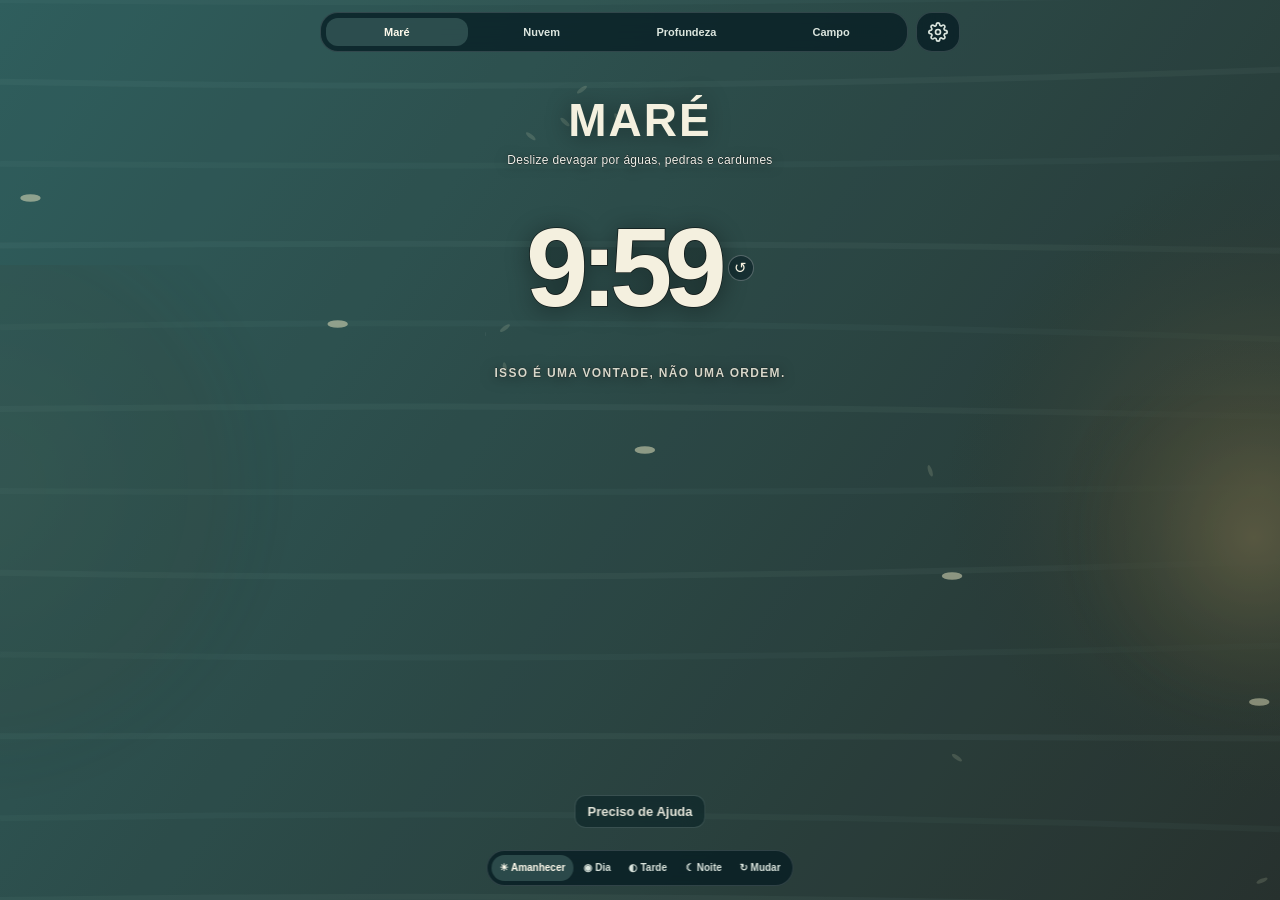
==== commit 1b966a2d: "Expand recovery prompts and refine progress" ====
--- a/low.html
+++ b/low.html
@@ -1,16 +1,16 @@
 <!doctype html><html lang="pt-BR"><head><meta charset="utf-8"><meta name="viewport" content="width=device-width,initial-scale=1,viewport-fit=cover,user-scalable=no"><link rel="icon" href="assets/favicon-32.png" type="image/png" sizes="32x32"><link rel="apple-touch-icon" href="assets/apple-touch-icon.png" sizes="180x180"><link rel="manifest" href="site.webmanifest"><title>Serenia — Low</title><style>
 :root{color-scheme:dark}*{box-sizing:border-box}html,body,#app{width:100%;height:100%;margin:0;overflow:hidden}body{background:#041820;color:#f4f0df;font-family:-apple-system,BlinkMacSystemFont,"Segoe UI",sans-serif}canvas{position:absolute;inset:0;width:100%;height:100%;touch-action:none}.top-header{position:fixed;z-index:5;top:max(12px,env(safe-area-inset-top));left:12px;right:12px;display:flex;align-items:center;gap:8px;max-width:640px;margin:0 auto;pointer-events:none}.top-header>*{pointer-events:auto}.top{flex:1 1 0;min-width:0;display:flex;gap:3px;padding:5px;border:1px solid #ffffff25;border-radius:18px;background:#041920b8;backdrop-filter:blur(12px)}.top button{flex:1;min-width:0;border:0;border-radius:12px;padding:8px 2px;color:#dbe5de;background:transparent;font-size:11px;font-weight:760;white-space:nowrap}.top button[aria-pressed=true]{background:#83b5aa42;color:#fffbed}.settings-btn{align-self:stretch;width:44px;min-width:44px;display:flex;align-items:center;justify-content:center;border:1px solid #ffffff25;border-radius:16px;background:#041920b8;backdrop-filter:blur(12px);color:#dbe5de;cursor:pointer;padding:0;transition:background 200ms,color 200ms,transform 120ms}.settings-btn:hover{background:#83b5aa42;color:#fff}.settings-btn:active{transform:scale(.95)}.settings-modal{position:fixed;inset:0;z-index:100;display:flex;align-items:center;justify-content:center;opacity:0;pointer-events:none;transition:opacity 220ms ease}.settings-modal.is-open{opacity:1;pointer-events:auto}.settings-backdrop{position:absolute;inset:0;background:rgba(1,10,16,.72);backdrop-filter:blur(16px);-webkit-backdrop-filter:blur(16px)}.settings-dialog{position:relative;z-index:1;width:min(92vw,420px);max-height:min(88vh,620px);overflow-y:auto;background:rgba(4,24,33,.94);border:1px solid rgba(226,244,235,.22);border-radius:24px;padding:22px 20px;box-shadow:0 20px 60px rgba(0,0,0,.55);display:flex;flex-direction:column;gap:16px;transform:translateY(12px) scale(.98);transition:transform 220ms cubic-bezier(.16,1,.3,1);-webkit-overflow-scrolling:touch}.settings-modal.is-open .settings-dialog{transform:translateY(0) scale(1)}.settings-header{display:flex;align-items:center;justify-content:space-between;padding-bottom:4px;border-bottom:1px solid rgba(226,244,235,.12)}.settings-title{margin:0;font-size:17px;font-weight:750;color:#fffbed;letter-spacing:.02em}.settings-close{width:32px;height:32px;display:flex;align-items:center;justify-content:center;border:1px solid rgba(226,244,235,.18);border-radius:50%;background:rgba(255,255,255,.06);color:rgba(240,246,237,.8);font-size:14px;cursor:pointer;transition:background 150ms,color 150ms}.settings-close:hover{background:rgba(255,255,255,.14);color:#fff}.settings-body{display:flex;flex-direction:column;gap:16px}.settings-section{display:flex;flex-direction:column;gap:7px}.settings-section-header{display:flex;align-items:center;justify-content:space-between}.settings-section-title{font-size:11px;font-weight:750;text-transform:uppercase;letter-spacing:.08em;color:rgba(224,240,232,.75)}.settings-badge{font-size:9px;font-weight:700;text-transform:uppercase;letter-spacing:.06em;padding:2px 7px;border-radius:999px;background:rgba(143,188,174,.18);color:#9cd4c5}.settings-desc{margin:0;font-size:11px;line-height:1.42;color:rgba(244,240,223,.68)}.settings-segment{display:flex;gap:4px;padding:3px;border-radius:14px;background:rgba(2,14,20,.6);border:1px solid rgba(226,244,235,.14)}.settings-pill{flex:1;min-width:0;min-height:36px;display:flex;align-items:center;justify-content:center;border:0;border-radius:11px;background:transparent;color:rgba(240,246,237,.7);font-size:11px;font-weight:700;letter-spacing:.03em;text-decoration:none;cursor:pointer;transition:background 160ms,color 160ms}.settings-pill:hover{color:#fff;background:rgba(255,255,255,.05)}.settings-pill.is-active,.settings-pill[aria-current="page"],.settings-pill[aria-pressed="true"],.settings-pill[aria-selected="true"]{background:rgba(128,181,171,.28);color:#fffbed;box-shadow:inset 0 0 0 1px rgba(213,237,226,.18)}.settings-toggles{display:flex;flex-direction:column;gap:8px}.settings-toggle-row{display:flex;align-items:center;justify-content:space-between;padding:9px 12px;border-radius:14px;background:rgba(2,14,20,.5);border:1px solid rgba(226,244,235,.12)}.settings-toggle-info{display:flex;flex-direction:column;gap:2px}.settings-toggle-name{font-size:12px;font-weight:700;color:#f4f0df}.settings-toggle-sub{font-size:10px;color:rgba(244,240,223,.55)}.settings-icon-btn{width:38px;height:38px;display:flex;align-items:center;justify-content:center;border-radius:12px;border:1px solid rgba(226,244,235,.18);background:rgba(128,181,171,.24);color:#fffbed;cursor:pointer;transition:background 160ms,color 160ms,transform 100ms}.settings-icon-btn.is-muted{background:rgba(255,255,255,.06);border-color:rgba(255,255,255,.12);color:rgba(240,246,237,.4)}.settings-icon-btn:active{transform:scale(.95)}.content{position:fixed;z-index:2;inset:max(96px,calc(env(safe-area-inset-top) + 72px)) 24px max(28px,env(safe-area-inset-bottom));display:flex;flex-direction:column;align-items:center;text-align:center;pointer-events:none}h1{margin:0;font-size:clamp(29px,8vw,46px);font-weight:750;letter-spacing:.045em;line-height:1.08;text-transform:uppercase;text-shadow:0 2px 20px #000;min-height:0}.hint{height:34px;margin:6px 0 0;color:#fffef8;font-size:12px;line-height:1.35;letter-spacing:.025em;-webkit-text-stroke:.6px #000b;display:flex;align-items:flex-start;justify-content:center;text-align:center}.space{flex:1}.timer-row{display:flex;align-items:center;justify-content:center;gap:9px;margin:0}.timer{margin:0;font-size:clamp(64px,19vw,112px);font-weight:600;letter-spacing:-.07em;line-height:.9;-webkit-text-stroke:1.5px #000a}.bar{width:clamp(210px,48vw,310px);height:4px;margin-top:14px}.bar i{display:block;width:100%;height:100%;border-radius:99px;background:#ffffff0d}.prompt{height:34px;max-width:330px;margin:20px 0 0;font-size:12px;font-weight:750;letter-spacing:.11em;text-transform:uppercase;-webkit-text-stroke:.55px #000b;display:flex;align-items:center;justify-content:center;text-align:center}.note{position:fixed;z-index:4;bottom:max(14px,env(safe-area-inset-bottom));left:50%;transform:translateX(-50%);margin:0;padding:8px 12px;border:1px solid #ffffff22;border-radius:999px;background:#041920a8;color:#d3e0d8;font-size:10px;white-space:nowrap}.gate{position:fixed;z-index:9;inset:0;display:grid;place-items:center;padding:28px;background:#071d26}.gate[hidden]{display:none}.gate form{display:grid;gap:10px;width:min(100%,320px)}.gate input,.gate button{min-height:50px;border-radius:14px;border:1px solid #ffffff35;padding:0 14px;font:inherit;text-align:center}.gate input{background:#02151d;color:#fff}.gate button{background:#e9dfbd;color:#092a33;font-weight:750}
-</style></head><body><div id="app"><canvas id="canvas"></canvas><header class="top-header"><nav class="top"><button data-mode="drift" data-i18n="nav_drift">Ondas</button><button data-mode="ink" data-i18n="nav_ink">Fumaça</button><button data-mode="depths" data-i18n="nav_depths">Profundezas</button><button data-mode="grass" data-i18n="nav_grass">Grama</button></nav><button class="settings-btn" id="settingsBtn" type="button" aria-label="Configurações" data-i18n-aria-label="settings_title" data-i18n-title="settings_title" title="Configurações"><svg viewBox="0 0 24 24" width="20" height="20" fill="none" stroke="currentColor" stroke-width="2" stroke-linecap="round" stroke-linejoin="round" aria-hidden="true"><circle cx="12" cy="12" r="3"></circle><path d="M19.4 15a1.65 1.65 0 0 0 .33 1.82l.06.06a2 2 0 0 1 0 2.83 2 2 0 0 1-2.83 0l-.06-.06a1.65 1.65 0 0 0-1.82-.33 1.65 1.65 0 0 0-1 1.51V21a2 2 0 0 1-2 2 2 2 0 0 1-2-2v-.09A1.65 1.65 0 0 0 9 19.4a1.65 1.65 0 0 0-1.82.33l-.06.06a2 2 0 0 1-2.83 0 2 2 0 0 1 0-2.83l.06-.06a1.65 1.65 0 0 0 .33-1.82 1.65 1.65 0 0 0-1.51-1H3a2 2 0 0 1-2-2 2 2 0 0 1 2-2h.09A1.65 1.65 0 0 0 4.6 9a1.65 1.65 0 0 0-.33-1.82l-.06-.06a2 2 0 0 1 0-2.83 2 2 0 0 1 2.83 0l.06.06a1.65 1.65 0 0 0 1.82.33H9a1.65 1.65 0 0 0 1-1.51V3a2 2 0 0 1 2-2 2 2 0 0 1 2 2v.09a1.65 1.65 0 0 0 1 1.51 1.65 1.65 0 0 0 1.82-.33l.06-.06a2 2 0 0 1 2.83 0 2 2 0 0 1 0 2.83l-.06.06a1.65 1.65 0 0 0-.33 1.82V9a1.65 1.65 0 0 0 1.51 1H21a2 2 0 0 1 2 2 2 2 0 0 1-2 2h-.09a1.65 1.65 0 0 0-1.51 1z"></path></svg></button></header><aside class="settings-modal" id="settingsModal" aria-hidden="true" hidden><div class="settings-backdrop" id="settingsBackdrop"></div><div class="settings-dialog" role="dialog" aria-modal="true" aria-labelledby="settingsTitle"><div class="settings-header"><h2 class="settings-title" id="settingsTitle" data-i18n="settings_title">Configurações</h2><button class="settings-close" id="settingsClose" type="button" aria-label="Fechar" data-i18n-aria-label="settings_close">✕</button></div><div class="settings-body"><div class="settings-section"><label class="settings-section-title" data-i18n="settings_quality_title">Qualidade Gráfica</label><p class="settings-desc" data-i18n="settings_quality_desc">Se o seu dispositivo não estiver exibindo corretamente ou consumir muita bateria, altere a qualidade gráfica.</p><div class="settings-segment quality-switch" id="settingsQualitySwitch"><a class="settings-pill" href="index.html" data-profile="high">High</a><a class="settings-pill" href="mid.html" data-profile="mid">Mid</a><a class="settings-pill is-active" href="low.html" data-profile="low" aria-current="page">Low</a></div></div><div class="settings-section"><label class="settings-section-title" data-i18n="settings_timer_title">Duração da Sessão</label><div class="settings-segment timer-switch" id="settingsTimerSwitch"><button type="button" class="settings-pill" data-minutes="5">5 min</button><button type="button" class="settings-pill is-active" data-minutes="10" aria-pressed="true">10 min</button><button type="button" class="settings-pill" data-minutes="15">15 min</button><button type="button" class="settings-pill" data-minutes="20">20 min</button></div></div><div class="settings-section"><label class="settings-section-title" data-i18n="settings_lang_title">Idioma</label><div class="settings-segment lang-switch" id="settingsLangSwitch"><button type="button" class="settings-pill is-active" data-lang="pt" aria-pressed="true">Português</button><button type="button" class="settings-pill" data-lang="en">English</button></div></div><div class="settings-section"><div class="settings-section-header"><label class="settings-section-title" data-i18n="settings_audio_title">Sons e Áudio</label></div><div class="settings-toggles"><div class="settings-toggle-row"><div class="settings-toggle-info"><span class="settings-toggle-name" data-i18n="settings_audio_bg">Áudio Ambiente</span><span class="settings-toggle-sub" data-i18n="settings_audio_bg_desc">Som ambiente e atmosfera</span></div><button type="button" class="settings-icon-btn is-active" id="audioToggleBtn" aria-label="Alternar áudio ambiente" data-i18n-aria-label="settings_audio_bg_toggle" aria-pressed="true"><svg class="icon-on" viewBox="0 0 24 24" width="18" height="18" fill="none" stroke="currentColor" stroke-width="2" stroke-linecap="round" stroke-linejoin="round" aria-hidden="true"><polygon points="11 5 6 9 2 9 2 15 6 15 11 19 11 5"></polygon><path d="M19.07 4.93a10 10 0 0 1 0 14.14M15.54 8.46a5 5 0 0 1 0 7.07"></path></svg><svg class="icon-off" viewBox="0 0 24 24" width="18" height="18" fill="none" stroke="currentColor" stroke-width="2" stroke-linecap="round" stroke-linejoin="round" aria-hidden="true" style="display:none"><polygon points="11 5 6 9 2 9 2 15 6 15 11 19 11 5"></polygon><line x1="23" y1="9" x2="17" y2="15"></line><line x1="17" y1="9" x2="23" y2="15"></line></svg></button></div><div class="settings-toggle-row"><div class="settings-toggle-info"><span class="settings-toggle-name" data-i18n="settings_audio_sfx">Efeitos ao Tocar</span><span class="settings-toggle-sub" data-i18n="settings_audio_sfx_desc">Feedback sonoro ao tocar e deslizar</span></div><button type="button" class="settings-icon-btn is-active" id="sfxToggleBtn" aria-label="Alternar efeitos sonoros" data-i18n-aria-label="settings_audio_sfx_toggle" aria-pressed="true"><svg class="icon-on" viewBox="0 0 24 24" width="18" height="18" fill="none" stroke="currentColor" stroke-width="2" stroke-linecap="round" stroke-linejoin="round" aria-hidden="true"><path d="M12 2v4m0 12v4M4.93 4.93l2.83 2.83m8.48 8.48l2.83 2.83M2 12h4m12 0h4M4.93 19.07l2.83-2.83m8.48-8.48l2.83-2.83"></path></svg><svg class="icon-off" viewBox="0 0 24 24" width="18" height="18" fill="none" stroke="currentColor" stroke-width="2" stroke-linecap="round" stroke-linejoin="round" aria-hidden="true" style="display:none"><circle cx="12" cy="12" r="9"></circle><line x1="4.93" y1="4.93" x2="19.07" y2="19.07"></line></svg></button></div></div></div></div></div></aside><section class="content"><h1 id="title">ONDAS</h1><p class="hint" id="hint">Deslize devagar por águas, pedras e cardumes</p><div class="space"></div><div class="timer-row"><p class="timer" id="timer">10:00</p><button class="fallback-reset" type="button" title="Reiniciar 10 minutos">↺</button></div><div class="bar"><i id="bar"></i></div><p class="prompt">RECONHEÇA: “ISSO É UMA VONTADE.”</p><div class="space"></div></section></div><script>
-(()=>{'use strict';const $=s=>document.querySelector(s),c=$('#canvas'),x=c.getContext('2d',{alpha:false}),title=$('#title'),hint=$('#hint'),timer=$('#timer'),bar=$('#bar'),L={drift:['ONDAS','Deslize devagar por águas, pedras e cardumes'],ink:['FUMAÇA','Toque e arraste para soltar fumaça']};const SESSION_KEY='serenia-session-minutes',SESSION_OPTIONS=[5,10,15,20];let mode='drift',last=0,elapsed=0,marks=[],drops=[],sessionSeconds=600;try{const stored=Number(localStorage.getItem(SESSION_KEY));if(SESSION_OPTIONS.includes(stored))sessionSeconds=stored*60}catch{}function renderTimer(){const left=Math.max(0,sessionSeconds-elapsed);timer.textContent=`${Math.floor(left/60)}:${String(left%60).padStart(2,'0')}`;bar.style.width=`${(left/sessionSeconds)*100}%`}function fit(){if(c.width!==innerWidth||c.height!==innerHeight){c.width=innerWidth;c.height=innerHeight}}function water(w,h,t,drift){let g=x.createLinearGradient(0,0,w,h);g.addColorStop(0,'#0e4e5b');g.addColorStop(1,'#041923');x.fillStyle=g;x.fillRect(0,0,w,h);for(let i=0;i<12;i++){let y=i*h/11,o=Math.sin(t*.0003+i)*12;x.strokeStyle=`rgba(150,219,205,${.035+(i%2)*.016})`;x.lineWidth=6;x.beginPath();x.moveTo(0,y);x.quadraticCurveTo(w*.5,y+o,w,y-o);x.stroke()}const sceneRocks=window.__portableOceanRocks||[[.18,.29,.2],[.74,.23,.17],[.5,.63,.23],[.1,.84,.16],[.85,.78,.19]];sceneRocks.forEach(a=>{let driftX=drift?t*.000014:0,px=(a[0]*w-driftX+w)%w,py=a[1]*h,q=x.createRadialGradient(px,py,0,px,py,a[2]*w);q.addColorStop(0,'rgba(65,73,59,.9)');q.addColorStop(1,'rgba(7,30,34,0)');x.fillStyle=q;x.fillRect(px-a[2]*w,py-a[2]*w,a[2]*w*2,a[2]*w*2)})}function draw(t){requestAnimationFrame(draw);if(document.hidden||t-last<66)return;last=t;fit();let w=c.width,h=c.height;if(mode==='drift'){water(w,h,t,true);const sceneRocks=window.__portableOceanRocks||[];for(let i=0;i<5;i++){let fx=(i*.24+t*.000012)%1,fy=.22+i*.14;if(sceneRocks.some(a=>{let dx=fx-a[0],dy=(fy-a[1])/.72;return dx*dx+dy*dy<(a[2]*1.28)**2}))continue;x.fillStyle='rgba(222,230,203,.55)';x.beginPath();x.ellipse(fx*w,fy*h,w*.008,w*.003,0,0,7);x.fill()}}else if(mode==='ink'){x.fillStyle='#082934';x.fillRect(0,0,w,h)}}requestAnimationFrame(draw);document.querySelectorAll('[data-mode]').forEach(b=>b.onclick=()=>{mode=b.dataset.mode;document.querySelectorAll('[data-mode]').forEach(q=>q.setAttribute('aria-pressed',q===b));[title.textContent,hint.textContent]=L[mode];marks=[];drops=[]});addEventListener('guided-reset',event=>{const seconds=Number(event.detail?.seconds);if(Number.isFinite(seconds)&&seconds>0)sessionSeconds=seconds;else try{const stored=Number(localStorage.getItem(SESSION_KEY));if(SESSION_OPTIONS.includes(stored))sessionSeconds=stored*60}catch{}elapsed=0;renderTimer()});renderTimer();setInterval(()=>{elapsed=Math.min(sessionSeconds,elapsed+1);renderTimer()},1000)})();
+</style></head><body><div id="app"><canvas id="canvas"></canvas><header class="top-header"><nav class="top"><button data-mode="drift" data-i18n="nav_drift">Maré</button><button data-mode="ink" data-i18n="nav_ink">Nuvem</button><button data-mode="depths" data-i18n="nav_depths">Profundeza</button><button data-mode="grass" data-i18n="nav_grass">Campo</button></nav><button class="settings-btn" id="settingsBtn" type="button" aria-label="Configurações" data-i18n-aria-label="settings_title" data-i18n-title="settings_title" title="Configurações"><svg viewBox="0 0 24 24" width="20" height="20" fill="none" stroke="currentColor" stroke-width="2" stroke-linecap="round" stroke-linejoin="round" aria-hidden="true"><circle cx="12" cy="12" r="3"></circle><path d="M19.4 15a1.65 1.65 0 0 0 .33 1.82l.06.06a2 2 0 0 1 0 2.83 2 2 0 0 1-2.83 0l-.06-.06a1.65 1.65 0 0 0-1.82-.33 1.65 1.65 0 0 0-1 1.51V21a2 2 0 0 1-2 2 2 2 0 0 1-2-2v-.09A1.65 1.65 0 0 0 9 19.4a1.65 1.65 0 0 0-1.82.33l-.06.06a2 2 0 0 1-2.83 0 2 2 0 0 1 0-2.83l.06-.06a1.65 1.65 0 0 0 .33-1.82 1.65 1.65 0 0 0-1.51-1H3a2 2 0 0 1-2-2 2 2 0 0 1 2-2h.09A1.65 1.65 0 0 0 4.6 9a1.65 1.65 0 0 0-.33-1.82l-.06-.06a2 2 0 0 1 0-2.83 2 2 0 0 1 2.83 0l.06.06a1.65 1.65 0 0 0 1.82.33H9a1.65 1.65 0 0 0 1-1.51V3a2 2 0 0 1 2-2 2 2 0 0 1 2 2v.09a1.65 1.65 0 0 0 1 1.51 1.65 1.65 0 0 0 1.82-.33l.06-.06a2 2 0 0 1 2.83 0 2 2 0 0 1 0 2.83l-.06.06a1.65 1.65 0 0 0-.33 1.82V9a1.65 1.65 0 0 0 1.51 1H21a2 2 0 0 1 2 2 2 2 0 0 1-2 2h-.09a1.65 1.65 0 0 0-1.51 1z"></path></svg></button></header><aside class="settings-modal" id="settingsModal" aria-hidden="true" hidden><div class="settings-backdrop" id="settingsBackdrop"></div><div class="settings-dialog" role="dialog" aria-modal="true" aria-labelledby="settingsTitle"><div class="settings-header"><h2 class="settings-title" id="settingsTitle" data-i18n="settings_title">Configurações</h2><button class="settings-close" id="settingsClose" type="button" aria-label="Fechar" data-i18n-aria-label="settings_close">✕</button></div><div class="settings-body"><div class="settings-section"><label class="settings-section-title" data-i18n="settings_quality_title">Qualidade Gráfica</label><p class="settings-desc" data-i18n="settings_quality_desc">Se o seu dispositivo não estiver exibindo corretamente ou consumir muita bateria, altere a qualidade gráfica.</p><div class="settings-segment quality-switch" id="settingsQualitySwitch"><a class="settings-pill" href="index.html" data-profile="high">High</a><a class="settings-pill" href="mid.html" data-profile="mid">Mid</a><a class="settings-pill is-active" href="low.html" data-profile="low" aria-current="page">Low</a></div></div><div class="settings-section"><label class="settings-section-title" data-i18n="settings_timer_title">Duração da Sessão</label><div class="settings-segment timer-switch" id="settingsTimerSwitch"><button type="button" class="settings-pill" data-minutes="5">5 min</button><button type="button" class="settings-pill is-active" data-minutes="10" aria-pressed="true">10 min</button><button type="button" class="settings-pill" data-minutes="15">15 min</button><button type="button" class="settings-pill" data-minutes="20">20 min</button></div></div><div class="settings-section"><label class="settings-section-title" data-i18n="settings_lang_title">Idioma</label><div class="settings-segment lang-switch" id="settingsLangSwitch"><button type="button" class="settings-pill is-active" data-lang="pt" aria-pressed="true">Português</button><button type="button" class="settings-pill" data-lang="en">English</button></div></div><div class="settings-section"><div class="settings-section-header"><label class="settings-section-title" data-i18n="settings_audio_title">Sons e Áudio</label></div><div class="settings-toggles"><div class="settings-toggle-row"><div class="settings-toggle-info"><span class="settings-toggle-name" data-i18n="settings_audio_bg">Áudio Ambiente</span><span class="settings-toggle-sub" data-i18n="settings_audio_bg_desc">Som ambiente e atmosfera</span></div><button type="button" class="settings-icon-btn is-active" id="audioToggleBtn" aria-label="Alternar áudio ambiente" data-i18n-aria-label="settings_audio_bg_toggle" aria-pressed="true"><svg class="icon-on" viewBox="0 0 24 24" width="18" height="18" fill="none" stroke="currentColor" stroke-width="2" stroke-linecap="round" stroke-linejoin="round" aria-hidden="true"><polygon points="11 5 6 9 2 9 2 15 6 15 11 19 11 5"></polygon><path d="M19.07 4.93a10 10 0 0 1 0 14.14M15.54 8.46a5 5 0 0 1 0 7.07"></path></svg><svg class="icon-off" viewBox="0 0 24 24" width="18" height="18" fill="none" stroke="currentColor" stroke-width="2" stroke-linecap="round" stroke-linejoin="round" aria-hidden="true" style="display:none"><polygon points="11 5 6 9 2 9 2 15 6 15 11 19 11 5"></polygon><line x1="23" y1="9" x2="17" y2="15"></line><line x1="17" y1="9" x2="23" y2="15"></line></svg></button></div><div class="settings-toggle-row"><div class="settings-toggle-info"><span class="settings-toggle-name" data-i18n="settings_audio_sfx">Efeitos ao Tocar</span><span class="settings-toggle-sub" data-i18n="settings_audio_sfx_desc">Feedback sonoro ao tocar e deslizar</span></div><button type="button" class="settings-icon-btn is-active" id="sfxToggleBtn" aria-label="Alternar efeitos sonoros" data-i18n-aria-label="settings_audio_sfx_toggle" aria-pressed="true"><svg class="icon-on" viewBox="0 0 24 24" width="18" height="18" fill="none" stroke="currentColor" stroke-width="2" stroke-linecap="round" stroke-linejoin="round" aria-hidden="true"><path d="M12 2v4m0 12v4M4.93 4.93l2.83 2.83m8.48 8.48l2.83 2.83M2 12h4m12 0h4M4.93 19.07l2.83-2.83m8.48-8.48l2.83-2.83"></path></svg><svg class="icon-off" viewBox="0 0 24 24" width="18" height="18" fill="none" stroke="currentColor" stroke-width="2" stroke-linecap="round" stroke-linejoin="round" aria-hidden="true" style="display:none"><circle cx="12" cy="12" r="9"></circle><line x1="4.93" y1="4.93" x2="19.07" y2="19.07"></line></svg></button></div></div></div></div></div></aside><section class="content"><h1 id="title">MARÉ</h1><p class="hint" id="hint">Deslize devagar por águas, pedras e cardumes</p><div class="space"></div><div class="timer-row"><p class="timer" id="timer">10:00</p><button class="fallback-reset" type="button" title="Reiniciar 10 minutos">↺</button></div><div class="bar"><i id="bar"></i></div><p class="prompt">RECONHEÇA: “ISSO É UMA VONTADE.”</p><div class="space"></div></section></div><script>
+(()=>{'use strict';const $=s=>document.querySelector(s),c=$('#canvas'),x=c.getContext('2d',{alpha:false}),title=$('#title'),hint=$('#hint'),timer=$('#timer'),bar=$('#bar'),L={drift:['MARÉ','Deslize devagar por águas, pedras e cardumes'],ink:['NUVEM','Toque e arraste para soltar fumaça']};const SESSION_KEY='serenia-session-minutes',SESSION_OPTIONS=[5,10,15,20];let mode='drift',last=0,elapsed=0,marks=[],drops=[],sessionSeconds=600;try{const stored=Number(localStorage.getItem(SESSION_KEY));if(SESSION_OPTIONS.includes(stored))sessionSeconds=stored*60}catch{}function renderTimer(){const left=Math.max(0,sessionSeconds-elapsed);timer.textContent=`${Math.floor(left/60)}:${String(left%60).padStart(2,'0')}`;bar.style.width=`${((sessionSeconds-left)/sessionSeconds)*100}%`}function fit(){if(c.width!==innerWidth||c.height!==innerHeight){c.width=innerWidth;c.height=innerHeight}}function water(w,h,t,drift){let g=x.createLinearGradient(0,0,w,h);g.addColorStop(0,'#0e4e5b');g.addColorStop(1,'#041923');x.fillStyle=g;x.fillRect(0,0,w,h);for(let i=0;i<12;i++){let y=i*h/11,o=Math.sin(t*.0003+i)*12;x.strokeStyle=`rgba(150,219,205,${.035+(i%2)*.016})`;x.lineWidth=6;x.beginPath();x.moveTo(0,y);x.quadraticCurveTo(w*.5,y+o,w,y-o);x.stroke()}const sceneRocks=window.__portableOceanRocks||[[.18,.29,.2],[.74,.23,.17],[.5,.63,.23],[.1,.84,.16],[.85,.78,.19]];sceneRocks.forEach(a=>{let driftX=drift?t*.000014:0,px=(a[0]*w-driftX+w)%w,py=a[1]*h,q=x.createRadialGradient(px,py,0,px,py,a[2]*w);q.addColorStop(0,'rgba(65,73,59,.9)');q.addColorStop(1,'rgba(7,30,34,0)');x.fillStyle=q;x.fillRect(px-a[2]*w,py-a[2]*w,a[2]*w*2,a[2]*w*2)})}function draw(t){requestAnimationFrame(draw);if(document.hidden||t-last<66)return;last=t;fit();let w=c.width,h=c.height;if(mode==='drift'){water(w,h,t,true);const sceneRocks=window.__portableOceanRocks||[];for(let i=0;i<5;i++){let fx=(i*.24+t*.000012)%1,fy=.22+i*.14;if(sceneRocks.some(a=>{let dx=fx-a[0],dy=(fy-a[1])/.72;return dx*dx+dy*dy<(a[2]*1.28)**2}))continue;x.fillStyle='rgba(222,230,203,.55)';x.beginPath();x.ellipse(fx*w,fy*h,w*.008,w*.003,0,0,7);x.fill()}}else if(mode==='ink'){x.fillStyle='#082934';x.fillRect(0,0,w,h)}}requestAnimationFrame(draw);document.querySelectorAll('[data-mode]').forEach(b=>b.onclick=()=>{mode=b.dataset.mode;document.querySelectorAll('[data-mode]').forEach(q=>q.setAttribute('aria-pressed',q===b));[title.textContent,hint.textContent]=L[mode];marks=[];drops=[]});addEventListener('guided-reset',event=>{const seconds=Number(event.detail?.seconds);if(Number.isFinite(seconds)&&seconds>0)sessionSeconds=seconds;else try{const stored=Number(localStorage.getItem(SESSION_KEY));if(SESSION_OPTIONS.includes(stored))sessionSeconds=stored*60}catch{}elapsed=0;renderTimer()});renderTimer();setInterval(()=>{elapsed=Math.min(sessionSeconds,elapsed+1);renderTimer()},1000)})();
 </script><style>[data-mode="depths"],[data-mode="grass"]{display:none!important}</style><style>[data-mode="depths"],[data-mode="grass"]{display:block!important}.quality-fix{position:fixed;inset:0;z-index:1;width:100%;height:100%;pointer-events:none}</style><script>
 /* Low version of the same interaction rules: High Depths/Grass links, coloured Fumaça, water-only wavy rings, and moving water fish. */
 addEventListener('load',()=>{const c=document.querySelector('.fallback-controls');setInterval(()=>{if(document.querySelector('[data-mode][aria-pressed="true"]')?.dataset.mode==='ink')c.hidden=false},60)});
 addEventListener('load',()=>setTimeout(()=>{const frame=document.querySelector('.high-scene'),app=document.querySelector('#app'),base=document.querySelector('#canvas'),ctl=document.querySelector('.fallback-controls');if(frame)app.prepend(frame);const mar=ctl.innerHTML,smoke=['◉ Temas','◉ Brisa','◉ Âmbar','◉ Violeta'];let n=0;setInterval(()=>{const m=document.querySelector('[data-mode][aria-pressed="true"]')?.dataset.mode;if(m==='ink'){ctl.hidden=false;if(!ctl.querySelector('[data-smoke]'))ctl.innerHTML='<button data-smoke>◉ Temas</button>';base.style.filter='none'}else if(m==='drift'){if(!ctl.querySelector('[data-shift]'))ctl.innerHTML=mar;document.querySelectorAll('.quality-fix').forEach(x=>x.style.opacity='.18')}else{document.querySelectorAll('.quality-fix').forEach(x=>x.style.opacity='1')}},180);ctl.addEventListener('click',e=>{if(!e.target.closest('[data-smoke]'))return;n=(n+1)%4;ctl.querySelector('[data-smoke]').textContent=smoke[n];document.querySelectorAll('.quality-fix').forEach(x=>x.style.filter=`hue-rotate(${[0,35,85,155][n]}deg)`);base.style.filter=`hue-rotate(${[0,18,42,72][n]}deg)`})},0));
 addEventListener('load',()=>{const style=document.createElement('style');style.textContent=`body{font-family:"Avenir Next","Helvetica Neue",Arial,sans-serif}h1{font-family:"Avenir Next","Helvetica Neue",Arial,sans-serif;font-weight:750;text-shadow:0 2px 24px rgba(0,0,0,.45)}.timer{font-family:"Avenir Next","Helvetica Neue",Arial,sans-serif;font-variant-numeric:tabular-nums;-webkit-text-stroke:1.5px rgba(0,0,0,.62);paint-order:stroke fill;text-shadow:0 3px 24px rgba(0,0,0,.44)}.prompt{color:rgba(244,241,226,.86);-webkit-text-stroke:.55px rgba(0,0,0,.7);paint-order:stroke fill;text-shadow:0 2px 14px rgba(0,0,0,.6)}.hint{color:rgba(255,255,248,.94);-webkit-text-stroke:.6px rgba(0,0,0,.78);paint-order:stroke fill;text-shadow:0 2px 12px rgba(0,0,0,.55)}.high-scene{position:fixed;inset:0;z-index:0;width:100%;height:100%;border:0;background:#041820}.high-scene.palette-open{z-index:20!important}`;document.head.append(style);const base=document.querySelector('#canvas'),frame=document.createElement('iframe'),title=document.querySelector('#title'),hint=document.querySelector('#hint');frame.className='high-scene';frame.hidden=true;document.body.prepend(frame);window.addEventListener('message',e=>{if(e.source!==frame.contentWindow||e.data?.type!=='pausa-palette')return;frame.classList.toggle('palette-open',!!e.data.open)});function high(kind){document.querySelectorAll('[data-mode]').forEach(b=>b.setAttribute('aria-pressed',b.dataset.mode===kind));base.style.visibility='hidden';frame.hidden=false;const sfxMuted=localStorage.getItem('serenia-sfx-muted')==='true';frame.src=`index.html?mode=${kind==='depths'?'water':'grass'}&embed=1&fps=15&lang=${window.__currentLang||'pt'}&sfxMuted=${sfxMuted}`;const tFn=(typeof t==='function')?t:(k=>k);title.textContent=tFn(`title_${kind}`);hint.textContent=tFn(`hint_${kind}`);document.querySelector('.fallback-controls').hidden=true;document.querySelector('.tone-wash').style.display='none';document.querySelectorAll('.quality-fix').forEach(x=>x.style.display='none');const w2=document.querySelector('body > div[style*="background:#062d36"]');if(w2)w2.style.display='none';if(window.ambientSoundtrack)window.ambientSoundtrack.playMode(kind);if(typeof updateQualityLinks==='function')updateQualityLinks();}window.addEventListener('click',e=>{const b=e.target.closest('[data-mode="depths"],[data-mode="grass"]');if(!b)return;e.preventDefault();e.stopImmediatePropagation();high(b.dataset.mode)},true);for(const b of document.querySelectorAll('[data-mode="drift"],[data-mode="ink"]'))b.addEventListener('click',()=>{base.style.visibility='visible';frame.hidden=true;frame.classList.remove('palette-open');frame.src='about:blank';document.querySelectorAll('.quality-fix').forEach(x=>x.style.display='');document.querySelectorAll('.tone-wash').forEach(x=>x.style.display='');const w2=document.querySelector('body > div[style*="background:#062d36"]');if(w2)w2.style.display='';document.querySelectorAll('[data-mode]').forEach(v=>v.setAttribute('aria-pressed',v===b));if(window.ambientSoundtrack)window.ambientSoundtrack.playMode(b.dataset.mode);if(typeof updateQualityLinks==='function')updateQualityLinks();});});
-(()=>{if(!window.soundSynth){class CalmAudio{constructor(){this.ctx=null;this.master=null;this.filter=null;this.noiseBuffer=null;this.lastDragTime=0;this.grassNotes=[330,392,440,493.88,587.33,659.25];this.grassIdx=0;this.activeVoices=0;this.maxVoices=4;this.muted=false;const sfxParam=new URLSearchParams(location.search).get('sfxMuted');if(sfxParam!==null){this.muted=sfxParam==='true';}else{try{this.muted=localStorage.getItem('serenia-sfx-muted')==='true';}catch{}}}init(){if(this.ctx){if(this.ctx.state==='suspended')this.ctx.resume();return}const AudioCtx=window.AudioContext||window.webkitAudioContext;if(!AudioCtx)return;this.ctx=new AudioCtx();this.master=this.ctx.createGain();this.master.gain.value=0.0168;this.filter=this.ctx.createBiquadFilter();this.filter.type='lowpass';this.filter.frequency.value=2200;this.filter.Q.value=0.7;this.master.connect(this.filter);this.filter.connect(this.ctx.destination);const sampleRate=this.ctx.sampleRate,bufferSize=Math.floor(sampleRate*0.45);this.noiseBuffer=this.ctx.createBuffer(1,bufferSize,sampleRate);const data=this.noiseBuffer.getChannelData(0);let b0=0,b1=0,b2=0;for(let i=0;i<bufferSize;i++){const white=Math.random()*2-1;b0=0.99765*b0+white*0.099046;b1=0.963*b1+white*0.2965164;b2=0.57*b2+white*1.0526913;data[i]=(b0+b1+b2)*0.36}}playDrift(isDrag=false,isBig=false){if(!this.ctx||this.muted||this.activeVoices>=this.maxVoices)return;const now=this.ctx.currentTime,osc=this.ctx.createOscillator(),gain=this.ctx.createGain();const baseFreq=isBig?(145+Math.random()*25):(isDrag?(310+Math.random()*50):(410+Math.random()*60));const dur=isBig?0.26:(isDrag?0.08:0.11),vol=isBig?0.65:(isDrag?0.3:0.5);osc.type='sine';osc.frequency.setValueAtTime(baseFreq,now);osc.frequency.exponentialRampToValueAtTime(baseFreq*(isBig?0.55:0.68),now+dur);gain.gain.setValueAtTime(0.0001,now);gain.gain.linearRampToValueAtTime(vol,now+(isBig?0.03:0.007));gain.gain.exponentialRampToValueAtTime(0.0001,now+dur);osc.connect(gain);gain.connect(this.master);this.activeVoices++;osc.start(now);osc.stop(now+dur+0.01);osc.onended=()=>{this.activeVoices=Math.max(0,this.activeVoices-1)}}playInk(isDrag=false){if(!this.ctx||this.muted||!this.noiseBuffer||this.activeVoices>=this.maxVoices)return;const now=this.ctx.currentTime,source=this.ctx.createBufferSource();source.buffer=this.noiseBuffer;const filter=this.ctx.createBiquadFilter();filter.type='lowpass';const baseFreq=isDrag?(420+Math.random()*60):(520+Math.random()*80);filter.frequency.setValueAtTime(baseFreq,now);filter.frequency.exponentialRampToValueAtTime(baseFreq*0.55,now+(isDrag?0.14:0.22));filter.Q.value=0.9;const gain=this.ctx.createGain(),dur=isDrag?0.14:0.22,vol=isDrag?0.48:0.72;gain.gain.setValueAtTime(0.0001,now);gain.gain.linearRampToValueAtTime(vol,now+0.018);gain.gain.exponentialRampToValueAtTime(0.0001,now+dur);source.connect(filter);filter.connect(gain);gain.connect(this.master);this.activeVoices++;source.start(now);source.stop(now+dur+0.01);source.onended=()=>{this.activeVoices=Math.max(0,this.activeVoices-1)}}playDepths(isDrag=false){if(!this.ctx||this.muted||this.activeVoices>=this.maxVoices)return;const now=this.ctx.currentTime,osc=this.ctx.createOscillator(),gain=this.ctx.createGain(),filter=this.ctx.createBiquadFilter();filter.type='lowpass';filter.frequency.setValueAtTime(isDrag?340:420,now);filter.Q.value=2.2;const baseFreq=isDrag?(185+Math.random()*25):(250+Math.random()*35);const dur=isDrag?0.1:0.15,vol=isDrag?0.35:0.55;osc.type='triangle';osc.frequency.setValueAtTime(baseFreq,now);osc.frequency.exponentialRampToValueAtTime(baseFreq*0.7,now+dur);gain.gain.setValueAtTime(0.0001,now);gain.gain.linearRampToValueAtTime(vol,now+0.01);gain.gain.exponentialRampToValueAtTime(0.0001,now+dur);osc.connect(filter);filter.connect(gain);gain.connect(this.master);this.activeVoices++;osc.start(now);osc.stop(now+dur+0.01);osc.onended=()=>{this.activeVoices=Math.max(0,this.activeVoices-1)}}playGrass(isDrag=false){if(!this.ctx||this.muted||this.activeVoices>=this.maxVoices)return;const now=this.ctx.currentTime,osc=this.ctx.createOscillator(),gain=this.ctx.createGain();const note=this.grassNotes[this.grassIdx%this.grassNotes.length];this.grassIdx=(this.grassIdx+1+(Math.random()<0.4?1:0))%this.grassNotes.length;const dur=isDrag?0.09:0.14,vol=isDrag?0.3:0.5;osc.type='sine';osc.frequency.setValueAtTime(note,now);osc.frequency.exponentialRampToValueAtTime(note*0.97,now+dur);gain.gain.setValueAtTime(0.0001,now);gain.gain.linearRampToValueAtTime(vol,now+0.005);gain.gain.exponentialRampToValueAtTime(0.0001,now+dur);osc.connect(gain);gain.connect(this.master);this.activeVoices++;osc.start(now);osc.stop(now+dur+0.01);osc.onended=()=>{this.activeVoices=Math.max(0,this.activeVoices-1)}}tap(mode){this.init();if(mode==='drift'||mode==='sea'||mode==='waves')this.playDrift(false);else if(mode==='fluid'||mode==='ink')this.playInk(false);else if(mode==='water'||mode==='depths')this.playDepths(false);else if(mode==='grass')this.playGrass(false)}drag(mode){const now=performance.now();if(now-this.lastDragTime<115)return;this.lastDragTime=now;this.init();if(mode==='drift'||mode==='sea'||mode==='waves')this.playDrift(true);else if(mode==='fluid'||mode==='ink')this.playInk(true);else if(mode==='water'||mode==='depths')this.playDepths(true);else if(mode==='grass')this.playGrass(true)}bigWave(){this.init();this.playDrift(false,true)}}window.soundSynth=new CalmAudio()}const CANONICAL_MODES={drift:'drift',sea:'drift',waves:'drift',ink:'ink',fluid:'ink',smoke:'ink',depths:'depths',water:'depths',grass:'grass'};class AmbientSoundtrack{constructor(options={}){this.targetVolume=options.volume??0.08;this.fadeDuration=options.fadeDuration??1900;this.playlists=options.playlists||{};this.currentMode=null;this.currentCanonicalMode=null;this.currentTrackIndex=0;this.activeDeck=0;this.isMuted=false;try{this.isMuted=localStorage.getItem('serenia-ambient-muted')==='true';}catch{}this.initialized=false;this.fadeAnim=null;this.decks=[new Audio(),new Audio()];this.decks.forEach((deck,idx)=>{deck.preload='auto';deck.volume=0;deck.addEventListener('ended',()=>this.onTrackEnded(idx));deck.addEventListener('error',()=>{});});}initGesture(){if(this.initialized)return;this.initialized=true;if(!this.isMuted&&this.currentCanonicalMode){const active=this.decks[this.activeDeck];if(active&&active.src){if(active.paused){active.volume=this.targetVolume;const p=active.play();if(p)p.catch(()=>{});}}else{this.playMode(this.currentCanonicalMode,true);}}}playMode(mode,forceRestart=false){const normMode=(mode||'').toLowerCase();const canonical=CANONICAL_MODES[normMode]||normMode;const list=this.playlists[canonical]||this.playlists[normMode];if(!list||list.length===0)return;if(!forceRestart&&this.currentCanonicalMode===canonical)return;const previousCanonical=this.currentCanonicalMode;this.currentMode=normMode;this.currentCanonicalMode=canonical;this.currentTrackIndex=Math.floor(Math.random()*list.length);const nextSrc=list[this.currentTrackIndex];const outgoingIdx=this.activeDeck;const incomingIdx=1-outgoingIdx;const outgoing=this.decks[outgoingIdx];const incoming=this.decks[incomingIdx];this.activeDeck=incomingIdx;incoming.src=encodeURI(nextSrc);incoming.currentTime=0;incoming.volume=0;if(!this.isMuted){const p=incoming.play();if(p)p.catch(()=>{});}this.crossfade(outgoing,incoming,previousCanonical?this.fadeDuration:900);}onTrackEnded(deckIdx){if(deckIdx!==this.activeDeck)return;const canonical=this.currentCanonicalMode||'drift';const list=this.playlists[canonical];if(!list||list.length===0)return;this.currentTrackIndex=(this.currentTrackIndex+1)%list.length;const nextSrc=list[this.currentTrackIndex];const outgoingIdx=this.activeDeck;const incomingIdx=1-outgoingIdx;const outgoing=this.decks[outgoingIdx];const incoming=this.decks[incomingIdx];this.activeDeck=incomingIdx;incoming.src=encodeURI(nextSrc);incoming.currentTime=0;incoming.volume=0;if(!this.isMuted){const p=incoming.play();if(p)p.catch(()=>{});}this.crossfade(outgoing,incoming,1400);}crossfade(outgoing,incoming,duration){if(this.fadeAnim){cancelAnimationFrame(this.fadeAnim);this.fadeAnim=null;}const start=performance.now();const fromVol=outgoing?(isNaN(outgoing.volume)?0:outgoing.volume):0;const target=this.isMuted?0:this.targetVolume;const step=(now)=>{const elapsed=now-start;const progress=Math.min(1,elapsed/Math.max(100,duration));if(outgoing)outgoing.volume=Math.max(0,Math.min(1,fromVol*(1-progress)));if(incoming)incoming.volume=Math.max(0,Math.min(this.targetVolume,target*progress));if(progress<1){this.fadeAnim=requestAnimationFrame(step);}else{if(outgoing){try{outgoing.pause();}catch{}outgoing.volume=0;}if(incoming)incoming.volume=target;this.fadeAnim=null;}};this.fadeAnim=requestAnimationFrame(step);}setMuted(muted){this.isMuted=!!muted;try{localStorage.setItem('serenia-ambient-muted',this.isMuted?'true':'false');}catch{}const active=this.decks[this.activeDeck];const inactive=this.decks[1-this.activeDeck];if(this.fadeAnim){cancelAnimationFrame(this.fadeAnim);this.fadeAnim=null;}if(inactive){try{inactive.pause();}catch{}inactive.volume=0;}if(!active)return;const start=performance.now();const fromVol=isNaN(active.volume)?0:active.volume;const toVol=this.isMuted?0:this.targetVolume;const duration=this.isMuted?500:800;if(!this.isMuted&&active.paused&&active.src){const p=active.play();if(p)p.catch(()=>{});}const step=(now)=>{const elapsed=now-start;const progress=Math.min(1,elapsed/duration);active.volume=Math.max(0,Math.min(1,fromVol+(toVol-fromVol)*progress));if(progress<1){this.fadeAnim=requestAnimationFrame(step);}else{active.volume=toVol;if(this.isMuted){try{active.pause();}catch{}}this.fadeAnim=null;}};this.fadeAnim=requestAnimationFrame(step);}toggleMute(){this.setMuted(!this.isMuted);return this.isMuted;}}if(!window.ambientSoundtrack){const AMBIENT_PLAYLISTS={drift:['assets/Drift - Aerial Waterscape (Optimized MP3).mp3','assets/Drift - Overhead Ocean & Islands (Optimized MP3).mp3'],ink:['assets/Ink - Fluid Swirls & Water (Optimized MP3).mp3','assets/Ink - Slow Water Motion (Optimized MP3).mp3','assets/Smoke - Ethereal Mist & Wind (Optimized MP3).mp3','assets/Smoke - Gentle Misty Atmosphere (Optimized MP3).mp3'],depths:['assets/Depths - Murky Underwater Drone (Optimized MP3).mp3','assets/Depths - Quiet Sub-aquatic Currents (Optimized MP3).mp3'],grass:['assets/Grass - Gentle Meadow Breeze (Optimized MP3).mp3','assets/Grass - Swaying Meadow Wind (Optimized MP3).mp3']};window.ambientSoundtrack=new AmbientSoundtrack({volume:0.08,fadeDuration:1900,playlists:AMBIENT_PLAYLISTS});}const base=document.querySelector('#canvas'),fx=document.createElement('canvas'),g=fx.getContext('2d'),rings=[],smoke=[],fish=Array.from({length:9},()=>({x:Math.random(),y:Math.random(),a:Math.random()*7})),R=window.__portableOceanRocks||[[.17,.28,.21],[.72,.2,.18],[.47,.57,.27],[.1,.83,.2],[.84,.8,.24]],INK_PALETTES=[[{h:164,s:74,l:64},{h:170,s:62,l:56},{h:26,s:74,l:62},{h:165,s:55,l:68}],[{h:228,s:64,l:66},{h:265,s:58,l:64},{h:18,s:66,l:64},{h:198,s:54,l:66}],[{h:160,s:56,l:58},{h:154,s:62,l:62},{h:36,s:72,l:58},{h:195,s:56,l:62}],[{h:295,s:52,l:58},{h:338,s:56,l:64},{h:215,s:48,l:66},{h:36,s:66,l:62}],[{h:196,s:66,l:58},{h:178,s:66,l:60},{h:96,s:46,l:62},{h:28,s:72,l:60}],[{h:158,s:56,l:56},{h:135,s:46,l:62},{h:22,s:62,l:60},{h:46,s:66,l:65}],[{h:215,s:52,l:66},{h:198,s:56,l:68},{h:320,s:46,l:64},{h:32,s:66,l:62}],[{h:168,s:62,l:56},{h:162,s:56,l:66},{h:18,s:66,l:62},{h:34,s:76,l:64}],[{h:196,s:64,l:58},{h:176,s:62,l:62},{h:22,s:66,l:60},{h:42,s:66,l:65}]];let palIdx=Math.floor(Math.random()*INK_PALETTES.length),colIdx=0,distAcc=0,curColor={...INK_PALETTES[palIdx][0]},targetColor={...curColor};function pickNewColor(){palIdx=Math.floor(Math.random()*INK_PALETTES.length);colIdx=Math.floor(Math.random()*INK_PALETTES[palIdx].length);targetColor=INK_PALETTES[palIdx][colIdx];curColor={h:targetColor.h+(Math.random()-.5)*8,s:targetColor.s,l:targetColor.l};}function stepColor(dist){distAcc+=dist;if(distAcc>0.09){distAcc=0;colIdx=(colIdx+1)%INK_PALETTES[palIdx].length;targetColor=INK_PALETTES[palIdx][colIdx];}let diff=((targetColor.h-curColor.h+540)%360)-180;curColor.h=(curColor.h+diff*0.14+360)%360;curColor.s+=(targetColor.s-curColor.s)*0.14;curColor.l+=(targetColor.l-curColor.l)*0.14;}addEventListener('portable-ocean-layout',e=>{R.splice(0,R.length,...e.detail);fish.forEach(f=>{if(R.some(([rx,ry,rr])=>{let dx=f.x-rx,dy=(f.y-ry)/.72;return dx*dx+dy*dy<(rr*1.32)**2})){f.x=Math.random();f.y=Math.random()}})});fx.className='quality-fix';document.body.append(fx);let last=0,hold=false,lastPos=null;const mode=()=>document.querySelector('[data-mode][aria-pressed="true"]')?.dataset.mode,land=(x,y)=>R.some(([a,b,r])=>{let dx=x-a,dy=(y-b)/.72;return dx*dx+dy*dy<(r*.8)**2}),pos=e=>{let r=base.getBoundingClientRect();return{x:(e.clientX-r.left)/r.width,y:(e.clientY-r.top)/r.height,a:0}};function addSmoke(x,y){const a=Math.random()*6.283,s=0.00018+Math.random()*0.00042,j=0.003+Math.random()*0.005;smoke.push({x:x+Math.cos(a)*j,y:y+Math.sin(a)*j,vx:Math.cos(a)*s,vy:Math.sin(a)*s-0.00003,h:(curColor.h+(Math.random()-.5)*10+360)%360,s:curColor.s,l:curColor.l,z:Math.random()*6.28,w:(Math.random()-.5)*2.8,r0:12+Math.random()*8,rMax:125+Math.random()*55,a:Math.random()*0.06,life:1.85+Math.random()*1.15,decay:0.0042+Math.random()*0.0022});}function pushAndMix(px,py,dx,dy,speed){if(speed<0.001)return;const rad=0.075,radSq=rad*rad,nx=dx/speed,ny=dy/speed,pxLateral=-ny,pyLateral=nx;for(let i=0;i<smoke.length;i++){const q=smoke[i],ex=q.x-px,ey=q.y-py,distSq=ex*ex+ey*ey;if(distSq<radSq){const dist=Math.sqrt(distSq),inf=1-dist/rad,nudge=inf*Math.min(0.003,speed*0.05),side=ex*pxLateral+ey*pyLateral>=0?1:-1;q.vx+=(nx*0.2+pxLateral*side*0.8)*nudge;q.vy+=(ny*0.2+pyLateral*side*0.8)*nudge;const blend=inf*0.38;let diff=((curColor.h-q.h+540)%360)-180;q.h=(q.h+diff*blend+360)%360;q.s+=(curColor.s-q.s)*blend;q.l+=(curColor.l-q.l)*blend;}}}function touch(e){let m=mode();if(e.target!==base||!['sea','waves','drift','ink'].includes(m))return;e.stopImmediatePropagation();let p=pos(e);if(m==='ink'){if(!lastPos){window.soundSynth?.tap('ink');pickNewColor();lastPos={x:p.x,y:p.y};for(let i=0;i<3;i++)addSmoke(p.x,p.y);return;}const dx=p.x-lastPos.x,dy=p.y-lastPos.y,dist=Math.hypot(dx,dy);if(dist>0.01)window.soundSynth?.drag('ink');stepColor(dist);pushAndMix(p.x,p.y,dx,dy,dist);const steps=Math.max(1,Math.min(8,Math.ceil(dist/0.015)));for(let s=1;s<=steps;s++){const f=s/steps,sx=lastPos.x+dx*f,sy=lastPos.y+dy*f;for(let i=0;i<2;i++)addSmoke(sx,sy);}lastPos={x:p.x,y:p.y};return;}if(!land(p.x,p.y)&&e.type!=='pointerup'){rings.push(p);if(e.type==='pointerdown')window.soundSynth?.tap('drift');else if(hold)window.soundSynth?.drag('drift');}}window.addEventListener('pointerdown',e=>{hold=true;lastPos=null;touch(e);},true);window.addEventListener('pointermove',e=>{if(hold)touch(e);},true);window.addEventListener('pointerup',()=>{hold=false;lastPos=null;},true);window.addEventListener('pointercancel',()=>{hold=false;lastPos=null;},true);document.querySelector('[data-mode="ink"]').textContent='Fumaça';document.querySelector('[data-mode="ink"]').addEventListener('click',()=>{title.textContent='FUMAÇA';hint.textContent='Toque e arraste para soltar fumaça colorida'});function resize(){let d=Math.min(devicePixelRatio||1,1.2);fx.width=innerWidth*d;fx.height=innerHeight*d;g.setTransform(d,0,0,d,0,0);}function ring(p,t){p.a+=.008;let rr=p.a*innerWidth*.28,n=76;g.strokeStyle=`rgba(243,246,228,${Math.max(0,.46-p.a*.32)})`;g.lineWidth=1.5;for(let i=0;i<n;i++){let a=i/n*Math.PI*2,b=(i+1)/n*Math.PI*2,ra=rr*(1+.028*Math.sin(a*6+t*.004)),rb=rr*(1+.028*Math.sin(b*6+t*.004)),x1=p.x+Math.cos(a)*ra/innerWidth,y1=p.y+Math.sin(a)*ra/innerHeight,x2=p.x+Math.cos(b)*rb/innerWidth,y2=p.y+Math.sin(b)*rb/innerHeight;if(!land(x1,y1)&&!land(x2,y2)){g.beginPath();g.moveTo(x1*innerWidth,y1*innerHeight);g.lineTo(x2*innerWidth,y2*innerHeight);g.stroke();}}}function draw(t){requestAnimationFrame(draw);if(document.hidden||t-last<66)return;last=t;resize();g.clearRect(0,0,innerWidth,innerHeight);let m=mode();if(m==='ink'){g.globalCompositeOperation='screen';for(const p of smoke){p.a+=p.decay;const ease=Math.min(1,p.a/p.life);const fade=Math.pow(1-ease,2.2);if(fade<=0.001)continue;p.vx*=0.975;p.vy=p.vy*0.975-0.000022;const curl=Math.cos(p.z+p.a*p.w)*0.0003;p.x+=(p.vx+curl)*(innerWidth/500);p.y+=(p.vy+Math.sin(p.z+p.a*p.w)*0.00012)*(innerHeight/500);const r=p.r0+Math.sqrt(ease)*p.rMax;const px=p.x*innerWidth,py=p.y*innerHeight;const q=g.createRadialGradient(px,py,0,px,py,r);q.addColorStop(0,`hsla(${p.h},${p.s}%,${p.l}%,${Math.min(0.44,0.40*fade)})`);q.addColorStop(.46,`hsla(${(p.h+10)%360},${Math.max(20,p.s-6)}%,${Math.max(20,p.l-6)}%,${Math.min(0.22,0.20*fade)})`);q.addColorStop(1,'transparent');g.fillStyle=q;g.fillRect(px-r,py-r,r*2,r*2);}g.globalCompositeOperation='source-over';smoke=smoke.filter(p=>p.a<p.life&&p.y>-0.25&&p.x>-0.25&&p.x<1.25);return;}if(['sea','waves','drift'].includes(m))for(const p of rings)ring(p,t);while(rings.length&&rings[0].a>1.28)rings.shift();if(m!=='drift')return;for(const [rx,ry,rr] of R){let q=g.createRadialGradient(rx*innerWidth,ry*innerHeight,rr*innerWidth*.1,rx*innerWidth,ry*innerHeight,rr*innerWidth);q.addColorStop(0,'rgba(55,62,51,.78)');q.addColorStop(.68,'rgba(24,42,41,.72)');q.addColorStop(1,'rgba(4,22,27,0)');g.fillStyle=q;g.fillRect((rx-rr)*innerWidth,(ry-rr)*innerHeight,rr*innerWidth*2,rr*innerWidth*2);}for(const f of fish){f.a+=Math.sin(t*.0004+f.x*9)*.006;f.x=(f.x+Math.cos(f.a)*.0007+1)%1;f.y=(f.y+Math.sin(f.a)*.0005+1)%1;if(R.some(([rx,ry,rr])=>{let dx=f.x-rx,dy=(f.y-ry)/.72;return dx*dx+dy*dy<(rr*1.32)**2})){f.x=Math.random();f.y=Math.random();}g.save();g.translate(f.x*innerWidth,f.y*innerHeight);g.rotate(f.a);g.fillStyle='rgba(221,232,203,.9)';g.beginPath();g.ellipse(0,0,6,2,0,0,7);g.fill();g.restore();}}resize();requestAnimationFrame(draw);})();
+(()=>{if(!window.soundSynth){class CalmAudio{constructor(){this.ctx=null;this.master=null;this.filter=null;this.noiseBuffer=null;this.lastDragTime=0;this.grassNotes=[330,392,440,493.88,587.33,659.25];this.grassIdx=0;this.activeVoices=0;this.maxVoices=4;this.muted=false;const sfxParam=new URLSearchParams(location.search).get('sfxMuted');if(sfxParam!==null){this.muted=sfxParam==='true';}else{try{this.muted=localStorage.getItem('serenia-sfx-muted')==='true';}catch{}}}init(){if(this.ctx){if(this.ctx.state==='suspended')this.ctx.resume();return}const AudioCtx=window.AudioContext||window.webkitAudioContext;if(!AudioCtx)return;this.ctx=new AudioCtx();this.master=this.ctx.createGain();this.master.gain.value=0.0168;this.filter=this.ctx.createBiquadFilter();this.filter.type='lowpass';this.filter.frequency.value=2200;this.filter.Q.value=0.7;this.master.connect(this.filter);this.filter.connect(this.ctx.destination);const sampleRate=this.ctx.sampleRate,bufferSize=Math.floor(sampleRate*0.45);this.noiseBuffer=this.ctx.createBuffer(1,bufferSize,sampleRate);const data=this.noiseBuffer.getChannelData(0);let b0=0,b1=0,b2=0;for(let i=0;i<bufferSize;i++){const white=Math.random()*2-1;b0=0.99765*b0+white*0.099046;b1=0.963*b1+white*0.2965164;b2=0.57*b2+white*1.0526913;data[i]=(b0+b1+b2)*0.36}}playDrift(isDrag=false,isBig=false){if(!this.ctx||this.muted||this.activeVoices>=this.maxVoices)return;const now=this.ctx.currentTime,osc=this.ctx.createOscillator(),gain=this.ctx.createGain();const baseFreq=isBig?(145+Math.random()*25):(isDrag?(310+Math.random()*50):(410+Math.random()*60));const dur=isBig?0.26:(isDrag?0.08:0.11),vol=isBig?0.65:(isDrag?0.3:0.5);osc.type='sine';osc.frequency.setValueAtTime(baseFreq,now);osc.frequency.exponentialRampToValueAtTime(baseFreq*(isBig?0.55:0.68),now+dur);gain.gain.setValueAtTime(0.0001,now);gain.gain.linearRampToValueAtTime(vol,now+(isBig?0.03:0.007));gain.gain.exponentialRampToValueAtTime(0.0001,now+dur);osc.connect(gain);gain.connect(this.master);this.activeVoices++;osc.start(now);osc.stop(now+dur+0.01);osc.onended=()=>{this.activeVoices=Math.max(0,this.activeVoices-1)}}playInk(isDrag=false){if(!this.ctx||this.muted||!this.noiseBuffer||this.activeVoices>=this.maxVoices)return;const now=this.ctx.currentTime,source=this.ctx.createBufferSource();source.buffer=this.noiseBuffer;const filter=this.ctx.createBiquadFilter();filter.type='lowpass';const baseFreq=isDrag?(420+Math.random()*60):(520+Math.random()*80);filter.frequency.setValueAtTime(baseFreq,now);filter.frequency.exponentialRampToValueAtTime(baseFreq*0.55,now+(isDrag?0.14:0.22));filter.Q.value=0.9;const gain=this.ctx.createGain(),dur=isDrag?0.14:0.22,vol=isDrag?0.48:0.72;gain.gain.setValueAtTime(0.0001,now);gain.gain.linearRampToValueAtTime(vol,now+0.018);gain.gain.exponentialRampToValueAtTime(0.0001,now+dur);source.connect(filter);filter.connect(gain);gain.connect(this.master);this.activeVoices++;source.start(now);source.stop(now+dur+0.01);source.onended=()=>{this.activeVoices=Math.max(0,this.activeVoices-1)}}playDepths(isDrag=false){if(!this.ctx||this.muted||this.activeVoices>=this.maxVoices)return;const now=this.ctx.currentTime,osc=this.ctx.createOscillator(),gain=this.ctx.createGain(),filter=this.ctx.createBiquadFilter();filter.type='lowpass';filter.frequency.setValueAtTime(isDrag?340:420,now);filter.Q.value=2.2;const baseFreq=isDrag?(185+Math.random()*25):(250+Math.random()*35);const dur=isDrag?0.1:0.15,vol=isDrag?0.35:0.55;osc.type='triangle';osc.frequency.setValueAtTime(baseFreq,now);osc.frequency.exponentialRampToValueAtTime(baseFreq*0.7,now+dur);gain.gain.setValueAtTime(0.0001,now);gain.gain.linearRampToValueAtTime(vol,now+0.01);gain.gain.exponentialRampToValueAtTime(0.0001,now+dur);osc.connect(filter);filter.connect(gain);gain.connect(this.master);this.activeVoices++;osc.start(now);osc.stop(now+dur+0.01);osc.onended=()=>{this.activeVoices=Math.max(0,this.activeVoices-1)}}playGrass(isDrag=false){if(!this.ctx||this.muted||this.activeVoices>=this.maxVoices)return;const now=this.ctx.currentTime,osc=this.ctx.createOscillator(),gain=this.ctx.createGain();const note=this.grassNotes[this.grassIdx%this.grassNotes.length];this.grassIdx=(this.grassIdx+1+(Math.random()<0.4?1:0))%this.grassNotes.length;const dur=isDrag?0.09:0.14,vol=isDrag?0.3:0.5;osc.type='sine';osc.frequency.setValueAtTime(note,now);osc.frequency.exponentialRampToValueAtTime(note*0.97,now+dur);gain.gain.setValueAtTime(0.0001,now);gain.gain.linearRampToValueAtTime(vol,now+0.005);gain.gain.exponentialRampToValueAtTime(0.0001,now+dur);osc.connect(gain);gain.connect(this.master);this.activeVoices++;osc.start(now);osc.stop(now+dur+0.01);osc.onended=()=>{this.activeVoices=Math.max(0,this.activeVoices-1)}}tap(mode){this.init();if(mode==='drift'||mode==='sea'||mode==='waves')this.playDrift(false);else if(mode==='fluid'||mode==='ink')this.playInk(false);else if(mode==='water'||mode==='depths')this.playDepths(false);else if(mode==='grass')this.playGrass(false)}drag(mode){const now=performance.now();if(now-this.lastDragTime<115)return;this.lastDragTime=now;this.init();if(mode==='drift'||mode==='sea'||mode==='waves')this.playDrift(true);else if(mode==='fluid'||mode==='ink')this.playInk(true);else if(mode==='water'||mode==='depths')this.playDepths(true);else if(mode==='grass')this.playGrass(true)}bigWave(){this.init();this.playDrift(false,true)}}window.soundSynth=new CalmAudio()}const CANONICAL_MODES={drift:'drift',sea:'drift',waves:'drift',ink:'ink',fluid:'ink',smoke:'ink',depths:'depths',water:'depths',grass:'grass'};class AmbientSoundtrack{constructor(options={}){this.targetVolume=options.volume??0.08;this.fadeDuration=options.fadeDuration??1900;this.playlists=options.playlists||{};this.currentMode=null;this.currentCanonicalMode=null;this.currentTrackIndex=0;this.activeDeck=0;this.isMuted=false;try{this.isMuted=localStorage.getItem('serenia-ambient-muted')==='true';}catch{}this.initialized=false;this.fadeAnim=null;this.decks=[new Audio(),new Audio()];this.decks.forEach((deck,idx)=>{deck.preload='auto';deck.volume=0;deck.addEventListener('ended',()=>this.onTrackEnded(idx));deck.addEventListener('error',()=>{});});}initGesture(){if(this.initialized)return;this.initialized=true;if(!this.isMuted&&this.currentCanonicalMode){const active=this.decks[this.activeDeck];if(active&&active.src){if(active.paused){active.volume=this.targetVolume;const p=active.play();if(p)p.catch(()=>{});}}else{this.playMode(this.currentCanonicalMode,true);}}}playMode(mode,forceRestart=false){const normMode=(mode||'').toLowerCase();const canonical=CANONICAL_MODES[normMode]||normMode;const list=this.playlists[canonical]||this.playlists[normMode];if(!list||list.length===0)return;if(!forceRestart&&this.currentCanonicalMode===canonical)return;const previousCanonical=this.currentCanonicalMode;this.currentMode=normMode;this.currentCanonicalMode=canonical;this.currentTrackIndex=Math.floor(Math.random()*list.length);const nextSrc=list[this.currentTrackIndex];const outgoingIdx=this.activeDeck;const incomingIdx=1-outgoingIdx;const outgoing=this.decks[outgoingIdx];const incoming=this.decks[incomingIdx];this.activeDeck=incomingIdx;incoming.src=encodeURI(nextSrc);incoming.currentTime=0;incoming.volume=0;if(!this.isMuted){const p=incoming.play();if(p)p.catch(()=>{});}this.crossfade(outgoing,incoming,previousCanonical?this.fadeDuration:900);}onTrackEnded(deckIdx){if(deckIdx!==this.activeDeck)return;const canonical=this.currentCanonicalMode||'drift';const list=this.playlists[canonical];if(!list||list.length===0)return;this.currentTrackIndex=(this.currentTrackIndex+1)%list.length;const nextSrc=list[this.currentTrackIndex];const outgoingIdx=this.activeDeck;const incomingIdx=1-outgoingIdx;const outgoing=this.decks[outgoingIdx];const incoming=this.decks[incomingIdx];this.activeDeck=incomingIdx;incoming.src=encodeURI(nextSrc);incoming.currentTime=0;incoming.volume=0;if(!this.isMuted){const p=incoming.play();if(p)p.catch(()=>{});}this.crossfade(outgoing,incoming,1400);}crossfade(outgoing,incoming,duration){if(this.fadeAnim){cancelAnimationFrame(this.fadeAnim);this.fadeAnim=null;}const start=performance.now();const fromVol=outgoing?(isNaN(outgoing.volume)?0:outgoing.volume):0;const target=this.isMuted?0:this.targetVolume;const step=(now)=>{const elapsed=now-start;const progress=Math.min(1,elapsed/Math.max(100,duration));if(outgoing)outgoing.volume=Math.max(0,Math.min(1,fromVol*(1-progress)));if(incoming)incoming.volume=Math.max(0,Math.min(this.targetVolume,target*progress));if(progress<1){this.fadeAnim=requestAnimationFrame(step);}else{if(outgoing){try{outgoing.pause();}catch{}outgoing.volume=0;}if(incoming)incoming.volume=target;this.fadeAnim=null;}};this.fadeAnim=requestAnimationFrame(step);}setMuted(muted){this.isMuted=!!muted;try{localStorage.setItem('serenia-ambient-muted',this.isMuted?'true':'false');}catch{}const active=this.decks[this.activeDeck];const inactive=this.decks[1-this.activeDeck];if(this.fadeAnim){cancelAnimationFrame(this.fadeAnim);this.fadeAnim=null;}if(inactive){try{inactive.pause();}catch{}inactive.volume=0;}if(!active)return;const start=performance.now();const fromVol=isNaN(active.volume)?0:active.volume;const toVol=this.isMuted?0:this.targetVolume;const duration=this.isMuted?500:800;if(!this.isMuted&&active.paused&&active.src){const p=active.play();if(p)p.catch(()=>{});}const step=(now)=>{const elapsed=now-start;const progress=Math.min(1,elapsed/duration);active.volume=Math.max(0,Math.min(1,fromVol+(toVol-fromVol)*progress));if(progress<1){this.fadeAnim=requestAnimationFrame(step);}else{active.volume=toVol;if(this.isMuted){try{active.pause();}catch{}}this.fadeAnim=null;}};this.fadeAnim=requestAnimationFrame(step);}toggleMute(){this.setMuted(!this.isMuted);return this.isMuted;}}if(!window.ambientSoundtrack){const AMBIENT_PLAYLISTS={drift:['assets/Drift - Aerial Waterscape (Optimized MP3).mp3','assets/Drift - Overhead Ocean & Islands (Optimized MP3).mp3'],ink:['assets/Ink - Fluid Swirls & Water (Optimized MP3).mp3','assets/Ink - Slow Water Motion (Optimized MP3).mp3','assets/Smoke - Ethereal Mist & Wind (Optimized MP3).mp3','assets/Smoke - Gentle Misty Atmosphere (Optimized MP3).mp3'],depths:['assets/Depths - Murky Underwater Drone (Optimized MP3).mp3','assets/Depths - Quiet Sub-aquatic Currents (Optimized MP3).mp3'],grass:['assets/Grass - Gentle Meadow Breeze (Optimized MP3).mp3','assets/Grass - Swaying Meadow Wind (Optimized MP3).mp3']};window.ambientSoundtrack=new AmbientSoundtrack({volume:0.08,fadeDuration:1900,playlists:AMBIENT_PLAYLISTS});}const base=document.querySelector('#canvas'),fx=document.createElement('canvas'),g=fx.getContext('2d'),rings=[],smoke=[],fish=Array.from({length:9},()=>({x:Math.random(),y:Math.random(),a:Math.random()*7})),R=window.__portableOceanRocks||[[.17,.28,.21],[.72,.2,.18],[.47,.57,.27],[.1,.83,.2],[.84,.8,.24]],INK_PALETTES=[[{h:164,s:74,l:64},{h:170,s:62,l:56},{h:26,s:74,l:62},{h:165,s:55,l:68}],[{h:228,s:64,l:66},{h:265,s:58,l:64},{h:18,s:66,l:64},{h:198,s:54,l:66}],[{h:160,s:56,l:58},{h:154,s:62,l:62},{h:36,s:72,l:58},{h:195,s:56,l:62}],[{h:295,s:52,l:58},{h:338,s:56,l:64},{h:215,s:48,l:66},{h:36,s:66,l:62}],[{h:196,s:66,l:58},{h:178,s:66,l:60},{h:96,s:46,l:62},{h:28,s:72,l:60}],[{h:158,s:56,l:56},{h:135,s:46,l:62},{h:22,s:62,l:60},{h:46,s:66,l:65}],[{h:215,s:52,l:66},{h:198,s:56,l:68},{h:320,s:46,l:64},{h:32,s:66,l:62}],[{h:168,s:62,l:56},{h:162,s:56,l:66},{h:18,s:66,l:62},{h:34,s:76,l:64}],[{h:196,s:64,l:58},{h:176,s:62,l:62},{h:22,s:66,l:60},{h:42,s:66,l:65}]];let palIdx=Math.floor(Math.random()*INK_PALETTES.length),colIdx=0,distAcc=0,curColor={...INK_PALETTES[palIdx][0]},targetColor={...curColor};function pickNewColor(){palIdx=Math.floor(Math.random()*INK_PALETTES.length);colIdx=Math.floor(Math.random()*INK_PALETTES[palIdx].length);targetColor=INK_PALETTES[palIdx][colIdx];curColor={h:targetColor.h+(Math.random()-.5)*8,s:targetColor.s,l:targetColor.l};}function stepColor(dist){distAcc+=dist;if(distAcc>0.09){distAcc=0;colIdx=(colIdx+1)%INK_PALETTES[palIdx].length;targetColor=INK_PALETTES[palIdx][colIdx];}let diff=((targetColor.h-curColor.h+540)%360)-180;curColor.h=(curColor.h+diff*0.14+360)%360;curColor.s+=(targetColor.s-curColor.s)*0.14;curColor.l+=(targetColor.l-curColor.l)*0.14;}addEventListener('portable-ocean-layout',e=>{R.splice(0,R.length,...e.detail);fish.forEach(f=>{if(R.some(([rx,ry,rr])=>{let dx=f.x-rx,dy=(f.y-ry)/.72;return dx*dx+dy*dy<(rr*1.32)**2})){f.x=Math.random();f.y=Math.random()}})});fx.className='quality-fix';document.body.append(fx);let last=0,hold=false,lastPos=null;const mode=()=>document.querySelector('[data-mode][aria-pressed="true"]')?.dataset.mode,land=(x,y)=>R.some(([a,b,r])=>{let dx=x-a,dy=(y-b)/.72;return dx*dx+dy*dy<(r*.8)**2}),pos=e=>{let r=base.getBoundingClientRect();return{x:(e.clientX-r.left)/r.width,y:(e.clientY-r.top)/r.height,a:0}};function addSmoke(x,y){const a=Math.random()*6.283,s=0.00018+Math.random()*0.00042,j=0.003+Math.random()*0.005;smoke.push({x:x+Math.cos(a)*j,y:y+Math.sin(a)*j,vx:Math.cos(a)*s,vy:Math.sin(a)*s-0.00003,h:(curColor.h+(Math.random()-.5)*10+360)%360,s:curColor.s,l:curColor.l,z:Math.random()*6.28,w:(Math.random()-.5)*2.8,r0:12+Math.random()*8,rMax:125+Math.random()*55,a:Math.random()*0.06,life:1.85+Math.random()*1.15,decay:0.0042+Math.random()*0.0022});}function pushAndMix(px,py,dx,dy,speed){if(speed<0.001)return;const rad=0.075,radSq=rad*rad,nx=dx/speed,ny=dy/speed,pxLateral=-ny,pyLateral=nx;for(let i=0;i<smoke.length;i++){const q=smoke[i],ex=q.x-px,ey=q.y-py,distSq=ex*ex+ey*ey;if(distSq<radSq){const dist=Math.sqrt(distSq),inf=1-dist/rad,nudge=inf*Math.min(0.003,speed*0.05),side=ex*pxLateral+ey*pyLateral>=0?1:-1;q.vx+=(nx*0.2+pxLateral*side*0.8)*nudge;q.vy+=(ny*0.2+pyLateral*side*0.8)*nudge;const blend=inf*0.38;let diff=((curColor.h-q.h+540)%360)-180;q.h=(q.h+diff*blend+360)%360;q.s+=(curColor.s-q.s)*blend;q.l+=(curColor.l-q.l)*blend;}}}function touch(e){let m=mode();if(e.target!==base||!['sea','waves','drift','ink'].includes(m))return;e.stopImmediatePropagation();let p=pos(e);if(m==='ink'){if(!lastPos){window.soundSynth?.tap('ink');pickNewColor();lastPos={x:p.x,y:p.y};for(let i=0;i<3;i++)addSmoke(p.x,p.y);return;}const dx=p.x-lastPos.x,dy=p.y-lastPos.y,dist=Math.hypot(dx,dy);if(dist>0.01)window.soundSynth?.drag('ink');stepColor(dist);pushAndMix(p.x,p.y,dx,dy,dist);const steps=Math.max(1,Math.min(8,Math.ceil(dist/0.015)));for(let s=1;s<=steps;s++){const f=s/steps,sx=lastPos.x+dx*f,sy=lastPos.y+dy*f;for(let i=0;i<2;i++)addSmoke(sx,sy);}lastPos={x:p.x,y:p.y};return;}if(!land(p.x,p.y)&&e.type!=='pointerup'){rings.push(p);if(e.type==='pointerdown')window.soundSynth?.tap('drift');else if(hold)window.soundSynth?.drag('drift');}}window.addEventListener('pointerdown',e=>{hold=true;lastPos=null;touch(e);},true);window.addEventListener('pointermove',e=>{if(hold)touch(e);},true);window.addEventListener('pointerup',()=>{hold=false;lastPos=null;},true);window.addEventListener('pointercancel',()=>{hold=false;lastPos=null;},true);document.querySelector('[data-mode="ink"]').textContent='Fumaça';document.querySelector('[data-mode="ink"]').addEventListener('click',()=>{title.textContent='NUVEM';hint.textContent='Toque e arraste para soltar fumaça colorida'});function resize(){let d=Math.min(devicePixelRatio||1,1.2);fx.width=innerWidth*d;fx.height=innerHeight*d;g.setTransform(d,0,0,d,0,0);}function ring(p,t){p.a+=.008;let rr=p.a*innerWidth*.28,n=76;g.strokeStyle=`rgba(243,246,228,${Math.max(0,.46-p.a*.32)})`;g.lineWidth=1.5;for(let i=0;i<n;i++){let a=i/n*Math.PI*2,b=(i+1)/n*Math.PI*2,ra=rr*(1+.028*Math.sin(a*6+t*.004)),rb=rr*(1+.028*Math.sin(b*6+t*.004)),x1=p.x+Math.cos(a)*ra/innerWidth,y1=p.y+Math.sin(a)*ra/innerHeight,x2=p.x+Math.cos(b)*rb/innerWidth,y2=p.y+Math.sin(b)*rb/innerHeight;if(!land(x1,y1)&&!land(x2,y2)){g.beginPath();g.moveTo(x1*innerWidth,y1*innerHeight);g.lineTo(x2*innerWidth,y2*innerHeight);g.stroke();}}}function draw(t){requestAnimationFrame(draw);if(document.hidden||t-last<66)return;last=t;resize();g.clearRect(0,0,innerWidth,innerHeight);let m=mode();if(m==='ink'){g.globalCompositeOperation='screen';for(const p of smoke){p.a+=p.decay;const ease=Math.min(1,p.a/p.life);const fade=Math.pow(1-ease,2.2);if(fade<=0.001)continue;p.vx*=0.975;p.vy=p.vy*0.975-0.000022;const curl=Math.cos(p.z+p.a*p.w)*0.0003;p.x+=(p.vx+curl)*(innerWidth/500);p.y+=(p.vy+Math.sin(p.z+p.a*p.w)*0.00012)*(innerHeight/500);const r=p.r0+Math.sqrt(ease)*p.rMax;const px=p.x*innerWidth,py=p.y*innerHeight;const q=g.createRadialGradient(px,py,0,px,py,r);q.addColorStop(0,`hsla(${p.h},${p.s}%,${p.l}%,${Math.min(0.44,0.40*fade)})`);q.addColorStop(.46,`hsla(${(p.h+10)%360},${Math.max(20,p.s-6)}%,${Math.max(20,p.l-6)}%,${Math.min(0.22,0.20*fade)})`);q.addColorStop(1,'transparent');g.fillStyle=q;g.fillRect(px-r,py-r,r*2,r*2);}g.globalCompositeOperation='source-over';smoke=smoke.filter(p=>p.a<p.life&&p.y>-0.25&&p.x>-0.25&&p.x<1.25);return;}if(['sea','waves','drift'].includes(m))for(const p of rings)ring(p,t);while(rings.length&&rings[0].a>1.28)rings.shift();if(m!=='drift')return;for(const [rx,ry,rr] of R){let q=g.createRadialGradient(rx*innerWidth,ry*innerHeight,rr*innerWidth*.1,rx*innerWidth,ry*innerHeight,rr*innerWidth);q.addColorStop(0,'rgba(55,62,51,.78)');q.addColorStop(.68,'rgba(24,42,41,.72)');q.addColorStop(1,'rgba(4,22,27,0)');g.fillStyle=q;g.fillRect((rx-rr)*innerWidth,(ry-rr)*innerHeight,rr*innerWidth*2,rr*innerWidth*2);}for(const f of fish){f.a+=Math.sin(t*.0004+f.x*9)*.006;f.x=(f.x+Math.cos(f.a)*.0007+1)%1;f.y=(f.y+Math.sin(f.a)*.0005+1)%1;if(R.some(([rx,ry,rr])=>{let dx=f.x-rx,dy=(f.y-ry)/.72;return dx*dx+dy*dy<(rr*1.32)**2})){f.x=Math.random();f.y=Math.random();}g.save();g.translate(f.x*innerWidth,f.y*innerHeight);g.rotate(f.a);g.fillStyle='rgba(221,232,203,.9)';g.beginPath();g.ellipse(0,0,6,2,0,0,7);g.fill();g.restore();}}resize();requestAnimationFrame(draw);})();
 </script><style>.quality-fix{z-index:0!important}.content{inset:max(96px,calc(env(safe-area-inset-top) + 72px)) 24px max(28px,env(safe-area-inset-bottom))!important;z-index:5!important;isolation:isolate;transform:translateZ(0)}.content h1{margin:0!important;min-height:0!important;line-height:1.08!important}.content .hint,#hint{margin:6px 0 0!important;height:34px!important;line-height:1.35!important;display:flex!important;align-items:flex-start!important;justify-content:center!important;text-align:center!important}.content>.space:first-of-type{flex:none!important;height:32px!important;margin:0!important}.content>.space:last-of-type{flex:1!important;min-height:0!important}.content .timer-row{display:flex!important;align-items:center!important;justify-content:center!important;gap:9px!important;margin:0!important}.content .timer{margin:0!important;line-height:.9!important}.content .bar{width:clamp(210px,48vw,310px)!important;height:4px!important;margin-top:14px!important}.content .prompt{margin-top:20px!important;height:34px!important;max-width:330px!important;display:flex!important;align-items:center!important;justify-content:center!important;text-align:center!important}.fallback-controls{position:fixed;z-index:6;bottom:max(14px,env(safe-area-inset-bottom));left:50%;display:flex;transform:translateX(-50%);gap:2px;padding:4px;border:1px solid #ffffff25;border-radius:999px;background:#041920b8;backdrop-filter:blur(10px)}.fallback-controls[hidden]{display:none}.fallback-controls button{border:0;border-radius:999px;padding:8px 8px;color:#dbe5de;background:transparent;font:700 10px/1 -apple-system,BlinkMacSystemFont,"Segoe UI",sans-serif;white-space:nowrap}.fallback-controls button[aria-pressed="true"]{background:#83b5aa42;color:#fffbed}.fallback-reset{width:26px;height:26px;margin:0;padding:0;border:1px solid #ffffff45;border-radius:50%;color:#f4f0df;background:#04192088;font-size:15px;pointer-events:auto;touch-action:manipulation}.tone-wash{position:fixed;z-index:1;inset:0;pointer-events:none;opacity:0;transition:opacity .5s}</style><script>
-(()=>{function getTimeSlot(){const h=new Date().getHours();if(h>=5&&h<9)return 'dawn';if(h>=9&&h<17)return 'day';if(h>=17&&h<21)return 'dusk';return 'night';}const $=s=>document.querySelector(s),drift=$('[data-mode="drift"]'),timer=$('#timer'),controls=document.createElement('div'),wash=document.createElement('div');drift.textContent='Ondas';drift.addEventListener('click',()=>{title.textContent='ONDAS';hint.textContent='Deslize devagar por águas, pedras e cardumes'});let row=timer.closest('.timer-row');if(!row){row=document.createElement('div');row.className='timer-row';timer.before(row);row.append(timer);}let reset=row.querySelector('.fallback-reset');if(!reset){reset=document.createElement('button');reset.className='fallback-reset';reset.type='button';reset.textContent='↺';reset.title='Reiniciar 10 minutos';row.append(reset);}reset.onclick=()=>window.dispatchEvent(new Event('guided-reset'));controls.className='fallback-controls';controls.innerHTML='<button data-tone="dawn">☀ Amanhecer</button><button data-tone="day" aria-pressed="true">◉ Dia</button><button data-tone="dusk">◐ Tarde</button><button data-tone="night">☾ Noite</button><button data-shift>↻ Mudar</button>';wash.className='tone-wash';document.body.append(wash,controls);const tones={dawn:'rgba(224,182,108,.16)',day:'transparent',dusk:'rgba(132,75,118,.18)',night:'rgba(5,18,54,.32)'};function active(){return $('[data-mode][aria-pressed="true"]')?.dataset.mode}function setTone(t){wash.style.background=tones[t];wash.style.opacity=t==='day'?0:1;controls.querySelectorAll('[data-tone]').forEach(b=>b.setAttribute('aria-pressed',b.dataset.tone===t))}controls.addEventListener('click',e=>{let b=e.target.closest('button');if(!b)return;if(b.dataset.tone)setTone(b.dataset.tone);if('shift' in b.dataset){const a=['dawn','day','dusk','night'];setTone(a[Math.floor(Math.random()*a.length)]);document.querySelectorAll('.quality-fix').forEach(n=>n.style.filter=`hue-rotate(${Math.floor(Math.random()*24-12)}deg)`)} });function sync(){controls.hidden=active()!=='drift';wash.style.display=active()==='drift'?'block':'none';requestAnimationFrame(sync)}drift.click();title.textContent='ONDAS';hint.textContent='Deslize devagar por águas, pedras e cardumes';setTone(getTimeSlot());sync()})();
-</script><script>globalThis.title=document.querySelector('#title');globalThis.hint=document.querySelector('#hint');const _c=document.querySelector('.fallback-controls'),_w=document.querySelector('.tone-wash');const I18N={pt:{app_title:'Serenia — Low',nav_drift:'Ondas',nav_ink:'Fumaça',nav_depths:'Profundezas',nav_grass:'Grama',title_drift:'ONDAS',hint_drift:'Deslize devagar por águas, pedras e cardumes',title_ink:'FUMAÇA',hint_ink:'Toque e arraste para soltar fumaça colorida',title_depths:'PROFUNDEZAS',hint_depths:'Deslize para abrir a água escura',title_grass:'GRAMA',hint_grass:'Passe o dedo pela grama',prompt:'RECONHEÇA: “ISSO É UMA VONTADE.”',reset_title:'Reiniciar 10 minutos',tone_dawn:'☀ Amanhecer',tone_day:'◉ Dia',tone_dusk:'◐ Tarde',tone_night:'☾ Noite',tone_shift:'↻ Mudar',settings_title:'Configurações',settings_close:'Fechar',settings_quality_title:'Qualidade Gráfica',settings_quality_desc:'Se o seu dispositivo não estiver exibindo corretamente ou consumir muita bateria, altere a qualidade gráfica.',settings_timer_title:'Duração da Sessão',settings_coming_soon:'Em breve',settings_lang_title:'Idioma',settings_audio_title:'Sons e Áudio',settings_audio_bg:'Áudio Ambiente',settings_audio_bg_desc:'Som ambiente e atmosfera',settings_audio_sfx:'Efeitos ao Tocar',settings_audio_sfx_desc:'Feedback sonoro ao tocar e deslizar',settings_audio_bg_toggle:'Alternar áudio ambiente',settings_audio_sfx_toggle:'Alternar efeitos sonoros'},en:{app_title:'Serenia — Low',nav_drift:'Drift',nav_ink:'Smoke',nav_depths:'Depths',nav_grass:'Grass',title_drift:'DRIFT',hint_drift:'Glide slowly through waters, rocks, and schools of fish',title_ink:'SMOKE',hint_ink:'Touch and drag to release colored smoke',title_depths:'DEPTHS',hint_depths:'Swipe to open the dark water',title_grass:'GRASS',hint_grass:'Brush your finger through the grass',prompt:'NAME IT: “THIS IS AN URGE.”',reset_title:'Reset 10-minute timer',tone_dawn:'☀ Dawn',tone_day:'◉ Day',tone_dusk:'◐ Dusk',tone_night:'☾ Night',tone_shift:'↻ Shift',settings_title:'Settings',settings_close:'Close',settings_quality_title:'Display Quality',settings_quality_desc:"If your device isn't displaying correctly or is using too much battery, change the quality setting.",settings_timer_title:'Session Duration',settings_coming_soon:'Soon',settings_lang_title:'Language',settings_audio_title:'Sound & Audio',settings_audio_bg:'Ambient Audio',settings_audio_bg_desc:'Background atmosphere',settings_audio_sfx:'Sound Effects',settings_audio_sfx_desc:'Tap and swipe feedback',settings_audio_bg_toggle:'Toggle ambient audio',settings_audio_sfx_toggle:'Toggle sound effects'}};let currentLang='pt';window.__currentLang=currentLang;const t=k=>I18N[currentLang]?.[k]||I18N.pt[k]||k;const TO_HIGH={ink:'fluid',depths:'water',sea:'drift',waves:'drift'};function updateQualityLinks(){const m=document.querySelector('[data-mode][aria-pressed="true"]')?.dataset.mode||'drift';document.querySelectorAll('#settingsQualitySwitch a').forEach(a=>{const p=a.dataset.profile;const f=p==='high'?'index.html':(p==='mid'?'mid.html':'low.html');const mq=p==='high'&&TO_HIGH[m]?TO_HIGH[m]:m;a.href=`${f}?mode=${mq}&lang=${currentLang}&quality=${p}`;});}function setLanguage(lang){currentLang=(lang==='en'||lang==='pt')?lang:'pt';window.__currentLang=currentLang;try{localStorage.setItem('serenia-lang',currentLang);}catch{}document.documentElement.lang=currentLang;document.title=t('app_title');document.querySelectorAll('[data-i18n]').forEach(el=>{el.textContent=t(el.dataset.i18n);});document.querySelectorAll('[data-i18n-aria-label]').forEach(el=>el.setAttribute('aria-label',t(el.dataset.i18nAriaLabel)));document.querySelectorAll('[data-i18n-title]').forEach(el=>el.setAttribute('title',t(el.dataset.i18nTitle)));const p=document.querySelector('.prompt');if(p)p.textContent=t('prompt');const r=document.querySelector('.fallback-reset');if(r)r.title=t('reset_title');const m=document.querySelector('[data-mode][aria-pressed="true"]')?.dataset.mode||'drift';if(title)title.textContent=t(`title_${m}`);if(hint)hint.textContent=t(`hint_${m}`);if(_c){const d=_c.querySelector('[data-tone="dawn"]');if(d)d.textContent=t('tone_dawn');const y=_c.querySelector('[data-tone="day"]');if(y)y.textContent=t('tone_day');const u=_c.querySelector('[data-tone="dusk"]');if(u)u.textContent=t('tone_dusk');const n=_c.querySelector('[data-tone="night"]');if(n)n.textContent=t('tone_night');const s=_c.querySelector('[data-shift]');if(s)s.textContent=t('tone_shift');}document.querySelectorAll('#settingsLangSwitch button').forEach(b=>{const sel=b.dataset.lang===currentLang;b.classList.toggle('is-active',sel);b.setAttribute('aria-pressed',sel?'true':'false');});updateQualityLinks();const fr=document.querySelector('.high-scene');if(fr&&!fr.hidden&&fr.contentWindow){fr.contentWindow.postMessage({type:'pausa-lang',lang:currentLang},'*');}}window.__setLowLanguage=setLanguage;function initSettingsModal(){const modal=document.getElementById('settingsModal');const btn=document.getElementById('settingsBtn');const closeBtn=document.getElementById('settingsClose');const backdrop=document.getElementById('settingsBackdrop');if(!modal||!btn)return;function openModal(){updateQualityLinks();modal.hidden=false;modal.setAttribute('aria-hidden','false');requestAnimationFrame(()=>modal.classList.add('is-open'));}function closeModal(){modal.classList.remove('is-open');modal.setAttribute('aria-hidden','true');setTimeout(()=>{if(!modal.classList.contains('is-open'))modal.hidden=true;},220);}btn.addEventListener('click',openModal);if(closeBtn)closeBtn.addEventListener('click',closeModal);if(backdrop)backdrop.addEventListener('click',closeModal);window.addEventListener('keydown',e=>{if(e.key==='Escape'&&modal.classList.contains('is-open'))closeModal();});modal.querySelectorAll('#settingsLangSwitch button').forEach(b=>{b.addEventListener('click',()=>setLanguage(b.dataset.lang));});const sessionKey='serenia-session-minutes',sessionOptions=[5,10,15,20];let sessionMinutes=10;try{const stored=Number(localStorage.getItem(sessionKey));if(sessionOptions.includes(stored))sessionMinutes=stored;}catch{}const syncSessionDuration=()=>modal.querySelectorAll('#settingsTimerSwitch button').forEach(button=>{const selected=Number(button.dataset.minutes)===sessionMinutes;button.classList.toggle('is-active',selected);button.setAttribute('aria-pressed',selected?'true':'false');});const setSessionDuration=minutes=>{const next=Number(minutes);if(!sessionOptions.includes(next))return;sessionMinutes=next;try{localStorage.setItem(sessionKey,String(next));}catch{}syncSessionDuration();window.dispatchEvent(new CustomEvent('guided-reset',{detail:{seconds:next*60}}));const frame=document.querySelector('.high-scene');if(frame?.contentWindow)frame.contentWindow.postMessage({type:'pausa-session-duration',minutes:next},'*');};syncSessionDuration();modal.querySelectorAll('#settingsTimerSwitch button').forEach(pill=>pill.addEventListener('click',()=>setSessionDuration(pill.dataset.minutes)));const audioBtn=document.getElementById('audioToggleBtn');if(audioBtn){const isAmbientMuted=localStorage.getItem('serenia-ambient-muted')==='true';if(isAmbientMuted){audioBtn.classList.remove('is-active');audioBtn.classList.add('is-muted');audioBtn.setAttribute('aria-pressed','false');const onI=audioBtn.querySelector('.icon-on'),offI=audioBtn.querySelector('.icon-off');if(onI&&offI){onI.style.display='none';offI.style.display='block';}}audioBtn.addEventListener('click',()=>{const act=audioBtn.classList.toggle('is-active');audioBtn.classList.toggle('is-muted',!act);audioBtn.setAttribute('aria-pressed',act?'true':'false');const onI=audioBtn.querySelector('.icon-on'),offI=audioBtn.querySelector('.icon-off');if(onI&&offI){onI.style.display=act?'block':'none';offI.style.display=act?'none':'block';}if(window.ambientSoundtrack)window.ambientSoundtrack.setMuted(!act);});}const sfxBtn=document.getElementById('sfxToggleBtn');if(sfxBtn){const isSfxMuted=localStorage.getItem('serenia-sfx-muted')==='true';if(isSfxMuted){sfxBtn.classList.remove('is-active');sfxBtn.classList.add('is-muted');sfxBtn.setAttribute('aria-pressed','false');const onI=sfxBtn.querySelector('.icon-on'),offI=sfxBtn.querySelector('.icon-off');if(onI&&offI){onI.style.display='none';offI.style.display='block';}}sfxBtn.addEventListener('click',()=>{const act=sfxBtn.classList.toggle('is-active');sfxBtn.classList.toggle('is-muted',!act);sfxBtn.setAttribute('aria-pressed',act?'true':'false');const onI=sfxBtn.querySelector('.icon-on'),offI=sfxBtn.querySelector('.icon-off');if(onI&&offI){onI.style.display=act?'block':'none';offI.style.display=act?'none':'block';}try{localStorage.setItem('serenia-sfx-muted',(!act).toString());}catch{}if(window.soundSynth)window.soundSynth.muted=!act;const fr=document.querySelector('.high-scene');if(fr&&fr.contentWindow){fr.contentWindow.postMessage({type:'pausa-sfx-mute',muted:!act},'*');}});}}initSettingsModal();const syncTitle=()=>{const m=document.querySelector('[data-mode][aria-pressed=\"true\"]')?.dataset.mode||'drift';if(title)title.textContent=t(`title_${m}`);if(hint)hint.textContent=t(`hint_${m}`);updateQualityLinks();if(window.ambientSoundtrack)window.ambientSoundtrack.playMode(m);};document.querySelector('.top').addEventListener('click',e=>{const b=e.target.closest('[data-mode]');if(b){if(window.ambientSoundtrack)window.ambientSoundtrack.playMode(b.dataset.mode);requestAnimationFrame(syncTitle);}});setInterval(()=>{const m=document.querySelector('[data-mode][aria-pressed="true"]')?.dataset.mode;_c.hidden=m!=='drift';_w.style.display=m==='drift'?'block':'none'},250);const urlL=new URLSearchParams(location.search).get('lang');const initL=(urlL==='pt'||urlL==='en')?urlL:(localStorage.getItem('serenia-lang')||'pt');setLanguage(initL);const reqM=new URLSearchParams(location.search).get('mode')||'drift';if(window.ambientSoundtrack)window.ambientSoundtrack.playMode(reqM);const unlockAudio=()=>{if(window.ambientSoundtrack)window.ambientSoundtrack.initGesture();if(window.soundSynth)window.soundSynth.init();};window.addEventListener('pointerdown',unlockAudio,{passive:true});window.addEventListener('keydown',unlockAudio,{passive:true});if(reqM!=='drift')addEventListener('load',()=>{const targetBtn=document.querySelector(`[data-mode="${reqM}"]`);if(targetBtn)targetBtn.click();},{once:true});</script><script>
+(()=>{function getTimeSlot(){const h=new Date().getHours();if(h>=5&&h<9)return 'dawn';if(h>=9&&h<17)return 'day';if(h>=17&&h<21)return 'dusk';return 'night';}const $=s=>document.querySelector(s),drift=$('[data-mode="drift"]'),timer=$('#timer'),controls=document.createElement('div'),wash=document.createElement('div');drift.textContent='Maré';drift.addEventListener('click',()=>{title.textContent='MARÉ';hint.textContent='Deslize devagar por águas, pedras e cardumes'});let row=timer.closest('.timer-row');if(!row){row=document.createElement('div');row.className='timer-row';timer.before(row);row.append(timer);}let reset=row.querySelector('.fallback-reset');if(!reset){reset=document.createElement('button');reset.className='fallback-reset';reset.type='button';reset.textContent='↺';reset.title='Reiniciar 10 minutos';row.append(reset);}reset.onclick=()=>window.dispatchEvent(new Event('guided-reset'));controls.className='fallback-controls';controls.innerHTML='<button data-tone="dawn">☀ Amanhecer</button><button data-tone="day" aria-pressed="true">◉ Dia</button><button data-tone="dusk">◐ Tarde</button><button data-tone="night">☾ Noite</button><button data-shift>↻ Mudar</button>';wash.className='tone-wash';document.body.append(wash,controls);const tones={dawn:'rgba(224,182,108,.16)',day:'transparent',dusk:'rgba(132,75,118,.18)',night:'rgba(5,18,54,.32)'};function active(){return $('[data-mode][aria-pressed="true"]')?.dataset.mode}function setTone(t){wash.style.background=tones[t];wash.style.opacity=t==='day'?0:1;controls.querySelectorAll('[data-tone]').forEach(b=>b.setAttribute('aria-pressed',b.dataset.tone===t))}controls.addEventListener('click',e=>{let b=e.target.closest('button');if(!b)return;if(b.dataset.tone)setTone(b.dataset.tone);if('shift' in b.dataset){const a=['dawn','day','dusk','night'];setTone(a[Math.floor(Math.random()*a.length)]);document.querySelectorAll('.quality-fix').forEach(n=>n.style.filter=`hue-rotate(${Math.floor(Math.random()*24-12)}deg)`)} });function sync(){controls.hidden=active()!=='drift';wash.style.display=active()==='drift'?'block':'none';requestAnimationFrame(sync)}drift.click();title.textContent='MARÉ';hint.textContent='Deslize devagar por águas, pedras e cardumes';setTone(getTimeSlot());sync()})();
+</script><script>globalThis.title=document.querySelector('#title');globalThis.hint=document.querySelector('#hint');const _c=document.querySelector('.fallback-controls'),_w=document.querySelector('.tone-wash');const I18N={pt:{app_title:'Serenia — Low',nav_drift:'Maré',nav_ink:'Nuvem',nav_depths:'Profundeza',nav_grass:'Campo',title_drift:'MARÉ',hint_drift:'Deslize devagar por águas, pedras e cardumes',title_ink:'NUVEM',hint_ink:'Toque e arraste para soltar fumaça colorida',title_depths:'PROFUNDEZA',hint_depths:'Deslize para abrir a água escura',title_grass:'CAMPO',hint_grass:'Passe o dedo pela grama',prompt:'RECONHEÇA: “ISSO É UMA VONTADE.”',reset_title:'Reiniciar 10 minutos',tone_dawn:'☀ Amanhecer',tone_day:'◉ Dia',tone_dusk:'◐ Tarde',tone_night:'☾ Noite',tone_shift:'↻ Mudar',settings_title:'Configurações',settings_close:'Fechar',settings_quality_title:'Qualidade Gráfica',settings_quality_desc:'Se o seu dispositivo não estiver exibindo corretamente ou consumir muita bateria, altere a qualidade gráfica.',settings_timer_title:'Duração da Sessão',settings_coming_soon:'Em breve',settings_lang_title:'Idioma',settings_audio_title:'Sons e Áudio',settings_audio_bg:'Áudio Ambiente',settings_audio_bg_desc:'Som ambiente e atmosfera',settings_audio_sfx:'Efeitos ao Tocar',settings_audio_sfx_desc:'Feedback sonoro ao tocar e deslizar',settings_audio_bg_toggle:'Alternar áudio ambiente',settings_audio_sfx_toggle:'Alternar efeitos sonoros'},en:{app_title:'Serenia — Low',nav_drift:'Tide',nav_ink:'Mist',nav_depths:'Depths',nav_grass:'Meadow',title_drift:'TIDE',hint_drift:'Glide slowly through waters, rocks, and schools of fish',title_ink:'MIST',hint_ink:'Touch and drag to release colored smoke',title_depths:'DEPTHS',hint_depths:'Swipe to open the dark water',title_grass:'MEADOW',hint_grass:'Brush your finger through the grass',prompt:'NAME IT: “THIS IS AN URGE.”',reset_title:'Reset 10-minute timer',tone_dawn:'☀ Dawn',tone_day:'◉ Day',tone_dusk:'◐ Dusk',tone_night:'☾ Night',tone_shift:'↻ Shift',settings_title:'Settings',settings_close:'Close',settings_quality_title:'Display Quality',settings_quality_desc:"If your device isn't displaying correctly or is using too much battery, change the quality setting.",settings_timer_title:'Session Duration',settings_coming_soon:'Soon',settings_lang_title:'Language',settings_audio_title:'Sound & Audio',settings_audio_bg:'Ambient Audio',settings_audio_bg_desc:'Background atmosphere',settings_audio_sfx:'Sound Effects',settings_audio_sfx_desc:'Tap and swipe feedback',settings_audio_bg_toggle:'Toggle ambient audio',settings_audio_sfx_toggle:'Toggle sound effects'}};let currentLang='pt';window.__currentLang=currentLang;const t=k=>I18N[currentLang]?.[k]||I18N.pt[k]||k;const TO_HIGH={ink:'fluid',depths:'water',sea:'drift',waves:'drift'};function updateQualityLinks(){const m=document.querySelector('[data-mode][aria-pressed="true"]')?.dataset.mode||'drift';document.querySelectorAll('#settingsQualitySwitch a').forEach(a=>{const p=a.dataset.profile;const f=p==='high'?'index.html':(p==='mid'?'mid.html':'low.html');const mq=p==='high'&&TO_HIGH[m]?TO_HIGH[m]:m;a.href=`${f}?mode=${mq}&lang=${currentLang}&quality=${p}`;});}function setLanguage(lang){currentLang=(lang==='en'||lang==='pt')?lang:'pt';window.__currentLang=currentLang;try{localStorage.setItem('serenia-lang',currentLang);}catch{}document.documentElement.lang=currentLang;document.title=t('app_title');document.querySelectorAll('[data-i18n]').forEach(el=>{el.textContent=t(el.dataset.i18n);});document.querySelectorAll('[data-i18n-aria-label]').forEach(el=>el.setAttribute('aria-label',t(el.dataset.i18nAriaLabel)));document.querySelectorAll('[data-i18n-title]').forEach(el=>el.setAttribute('title',t(el.dataset.i18nTitle)));const p=document.querySelector('.prompt');if(p)p.textContent=t('prompt');const r=document.querySelector('.fallback-reset');if(r)r.title=t('reset_title');const m=document.querySelector('[data-mode][aria-pressed="true"]')?.dataset.mode||'drift';if(title)title.textContent=t(`title_${m}`);if(hint)hint.textContent=t(`hint_${m}`);if(_c){const d=_c.querySelector('[data-tone="dawn"]');if(d)d.textContent=t('tone_dawn');const y=_c.querySelector('[data-tone="day"]');if(y)y.textContent=t('tone_day');const u=_c.querySelector('[data-tone="dusk"]');if(u)u.textContent=t('tone_dusk');const n=_c.querySelector('[data-tone="night"]');if(n)n.textContent=t('tone_night');const s=_c.querySelector('[data-shift]');if(s)s.textContent=t('tone_shift');}document.querySelectorAll('#settingsLangSwitch button').forEach(b=>{const sel=b.dataset.lang===currentLang;b.classList.toggle('is-active',sel);b.setAttribute('aria-pressed',sel?'true':'false');});updateQualityLinks();const fr=document.querySelector('.high-scene');if(fr&&!fr.hidden&&fr.contentWindow){fr.contentWindow.postMessage({type:'pausa-lang',lang:currentLang},'*');}}window.__setLowLanguage=setLanguage;function initSettingsModal(){const modal=document.getElementById('settingsModal');const btn=document.getElementById('settingsBtn');const closeBtn=document.getElementById('settingsClose');const backdrop=document.getElementById('settingsBackdrop');if(!modal||!btn)return;function openModal(){updateQualityLinks();modal.hidden=false;modal.setAttribute('aria-hidden','false');requestAnimationFrame(()=>modal.classList.add('is-open'));}function closeModal(){modal.classList.remove('is-open');modal.setAttribute('aria-hidden','true');setTimeout(()=>{if(!modal.classList.contains('is-open'))modal.hidden=true;},220);}btn.addEventListener('click',openModal);if(closeBtn)closeBtn.addEventListener('click',closeModal);if(backdrop)backdrop.addEventListener('click',closeModal);window.addEventListener('keydown',e=>{if(e.key==='Escape'&&modal.classList.contains('is-open'))closeModal();});modal.querySelectorAll('#settingsLangSwitch button').forEach(b=>{b.addEventListener('click',()=>setLanguage(b.dataset.lang));});const sessionKey='serenia-session-minutes',sessionOptions=[5,10,15,20];let sessionMinutes=10;try{const stored=Number(localStorage.getItem(sessionKey));if(sessionOptions.includes(stored))sessionMinutes=stored;}catch{}const syncSessionDuration=()=>modal.querySelectorAll('#settingsTimerSwitch button').forEach(button=>{const selected=Number(button.dataset.minutes)===sessionMinutes;button.classList.toggle('is-active',selected);button.setAttribute('aria-pressed',selected?'true':'false');});const setSessionDuration=minutes=>{const next=Number(minutes);if(!sessionOptions.includes(next))return;sessionMinutes=next;try{localStorage.setItem(sessionKey,String(next));}catch{}syncSessionDuration();window.dispatchEvent(new CustomEvent('guided-reset',{detail:{seconds:next*60}}));const frame=document.querySelector('.high-scene');if(frame?.contentWindow)frame.contentWindow.postMessage({type:'pausa-session-duration',minutes:next},'*');};syncSessionDuration();modal.querySelectorAll('#settingsTimerSwitch button').forEach(pill=>pill.addEventListener('click',()=>setSessionDuration(pill.dataset.minutes)));const audioBtn=document.getElementById('audioToggleBtn');if(audioBtn){const isAmbientMuted=localStorage.getItem('serenia-ambient-muted')==='true';if(isAmbientMuted){audioBtn.classList.remove('is-active');audioBtn.classList.add('is-muted');audioBtn.setAttribute('aria-pressed','false');const onI=audioBtn.querySelector('.icon-on'),offI=audioBtn.querySelector('.icon-off');if(onI&&offI){onI.style.display='none';offI.style.display='block';}}audioBtn.addEventListener('click',()=>{const act=audioBtn.classList.toggle('is-active');audioBtn.classList.toggle('is-muted',!act);audioBtn.setAttribute('aria-pressed',act?'true':'false');const onI=audioBtn.querySelector('.icon-on'),offI=audioBtn.querySelector('.icon-off');if(onI&&offI){onI.style.display=act?'block':'none';offI.style.display=act?'none':'block';}if(window.ambientSoundtrack)window.ambientSoundtrack.setMuted(!act);});}const sfxBtn=document.getElementById('sfxToggleBtn');if(sfxBtn){const isSfxMuted=localStorage.getItem('serenia-sfx-muted')==='true';if(isSfxMuted){sfxBtn.classList.remove('is-active');sfxBtn.classList.add('is-muted');sfxBtn.setAttribute('aria-pressed','false');const onI=sfxBtn.querySelector('.icon-on'),offI=sfxBtn.querySelector('.icon-off');if(onI&&offI){onI.style.display='none';offI.style.display='block';}}sfxBtn.addEventListener('click',()=>{const act=sfxBtn.classList.toggle('is-active');sfxBtn.classList.toggle('is-muted',!act);sfxBtn.setAttribute('aria-pressed',act?'true':'false');const onI=sfxBtn.querySelector('.icon-on'),offI=sfxBtn.querySelector('.icon-off');if(onI&&offI){onI.style.display=act?'block':'none';offI.style.display=act?'none':'block';}try{localStorage.setItem('serenia-sfx-muted',(!act).toString());}catch{}if(window.soundSynth)window.soundSynth.muted=!act;const fr=document.querySelector('.high-scene');if(fr&&fr.contentWindow){fr.contentWindow.postMessage({type:'pausa-sfx-mute',muted:!act},'*');}});}}initSettingsModal();const syncTitle=()=>{const m=document.querySelector('[data-mode][aria-pressed=\"true\"]')?.dataset.mode||'drift';if(title)title.textContent=t(`title_${m}`);if(hint)hint.textContent=t(`hint_${m}`);updateQualityLinks();if(window.ambientSoundtrack)window.ambientSoundtrack.playMode(m);};document.querySelector('.top').addEventListener('click',e=>{const b=e.target.closest('[data-mode]');if(b){if(window.ambientSoundtrack)window.ambientSoundtrack.playMode(b.dataset.mode);requestAnimationFrame(syncTitle);}});setInterval(()=>{const m=document.querySelector('[data-mode][aria-pressed="true"]')?.dataset.mode;_c.hidden=m!=='drift';_w.style.display=m==='drift'?'block':'none'},250);const urlL=new URLSearchParams(location.search).get('lang');const initL=(urlL==='pt'||urlL==='en')?urlL:(localStorage.getItem('serenia-lang')||'pt');setLanguage(initL);const reqM=new URLSearchParams(location.search).get('mode')||'drift';if(window.ambientSoundtrack)window.ambientSoundtrack.playMode(reqM);const unlockAudio=()=>{if(window.ambientSoundtrack)window.ambientSoundtrack.initGesture();if(window.soundSynth)window.soundSynth.init();};window.addEventListener('pointerdown',unlockAudio,{passive:true});window.addEventListener('keydown',unlockAudio,{passive:true});if(reqM!=='drift')addEventListener('load',()=>{const targetBtn=document.querySelector(`[data-mode="${reqM}"]`);if(targetBtn)targetBtn.click();},{once:true});</script><script>
 (()=>{
   const active=()=>document.querySelector('[data-mode][aria-pressed="true"]')?.dataset.mode;
   const baseRocks=location.pathname.endsWith('low.html')?[[.18,.29,.2],[.74,.23,.17],[.5,.63,.23],[.1,.84,.16],[.85,.78,.19]]:[[.17,.28,.21],[.72,.2,.18],[.47,.57,.27],[.1,.83,.2],[.84,.8,.24]];
@@ -56,4 +56,41 @@
 })();
 </script><script>
 (()=>{const forced=new URLSearchParams(location.search).get('lang');const locales=[...(navigator.languages||[]),navigator.language,navigator.userLanguage].filter(Boolean);let saved=null;try{saved=localStorage.getItem('serenia-lang-choice');}catch{}const detected=locales.some(locale=>String(locale).toLowerCase().startsWith('pt'))?'pt':'en';const language=(forced==='pt'||forced==='en')?forced:((saved==='pt'||saved==='en')?saved:detected);if(typeof window.__setMidLanguage==='function')window.__setMidLanguage(language);document.querySelectorAll('#settingsLangSwitch button').forEach(button=>button.addEventListener('click',()=>{try{localStorage.setItem('serenia-lang-choice',button.dataset.lang);}catch{}}));})();
+</script><script>
+/* Portable profiles share the same urge-surfing progression as High. */
+(()=>{
+  const prompts={
+    en:[
+      'This is an urge, not an instruction.','For this moment, pause before the next action.','Let your hands rest or touch something steady.','Notice where the urge feels strongest in your body.',
+      'Name one sensation without judging it.','You do not need to make this feeling disappear.','Let the breath come naturally. There is nothing to force.','Notice the support beneath you: floor, chair, or bed.',
+      'Let your eyes rest on one ordinary detail.','Check gently: has anything shifted, even slightly?','The urge can be here without making the next decision.','Thoughts can be present without needing an answer.',
+      'Give yourself one more minute before acting.','Move one step farther from what could put you at risk.','If possible, bring yourself closer to a safer place or person.','Think of one recovery support you could contact.',
+      'You can ask for company without explaining everything.','If you may not stay safe, reach out for urgent local help now.','Choose one small safe action for the next few minutes.','You made space for a choice. Stay with the next safe step.'
+    ],
+    pt:[
+      'Isso é uma vontade, não uma ordem.','Por enquanto, faça uma pausa antes do próximo passo.','Deixe as mãos repousarem ou toque algo firme.','Perceba onde essa vontade aparece com mais força no corpo.',
+      'Dê um nome à sensação, sem julgá-la.','Você não precisa fazer essa sensação desaparecer.','Deixe a respiração seguir seu ritmo. Não há nada para forçar.','Sinta o apoio sob você: o chão, a cadeira ou a cama.',
+      'Escolha um detalhe comum para olhar e deixe os olhos repousarem nele.','Note, sem cobrança: algo mudou, mesmo que bem pouco?','A vontade pode estar aqui sem decidir o que você faz agora.','Os pensamentos podem estar aqui sem precisarem de resposta.',
+      'Dê a si mais um minuto antes de agir.','Dê um passo para longe do que pode te colocar em risco.','Se puder, aproxime-se de um lugar mais seguro ou de alguém.','Pense em um apoio na recuperação com quem poderia falar.',
+      'Você pode pedir companhia sem precisar explicar tudo.','Se achar que não vai conseguir se manter em segurança, busque ajuda urgente na sua região agora.','Escolha uma pequena ação segura para os próximos minutos.','Você abriu espaço para escolher. Fique com o próximo passo seguro.'
+    ]
+  };
+  const schedule=[0,.05,.10,.15,.21,.27,.33,.39,.45,.51,.57,.63,.69,.75,.81,.87,.91,.95,.975,.99];
+  const options=[5,10,15,20],key='serenia-session-minutes';
+  let duration=600,started=performance.now(),last=-1;
+  const readDuration=()=>{try{const minutes=Number(localStorage.getItem(key));return options.includes(minutes)?minutes*60:600;}catch{return 600;}};
+  const reset=event=>{duration=Number(event.detail?.seconds)||readDuration();started=performance.now();last=-1;};
+  addEventListener('guided-reset',reset);
+  reset({});
+  setInterval(()=>{
+    const prompt=document.querySelector('.prompt');
+    if(!prompt)return;
+    const elapsed=Math.min(duration,(performance.now()-started)/1000);
+    let index=0;
+    for(let i=1;i<schedule.length;i++){if(elapsed/duration>=schedule[i])index=i;else break;}
+    const lang=window.__currentLang==='en'?'en':'pt';
+    const text=prompts[lang][index];
+    if(index!==last||prompt.textContent!==text){last=index;prompt.textContent=text;}
+  },900);
+})();
 </script></body></html>
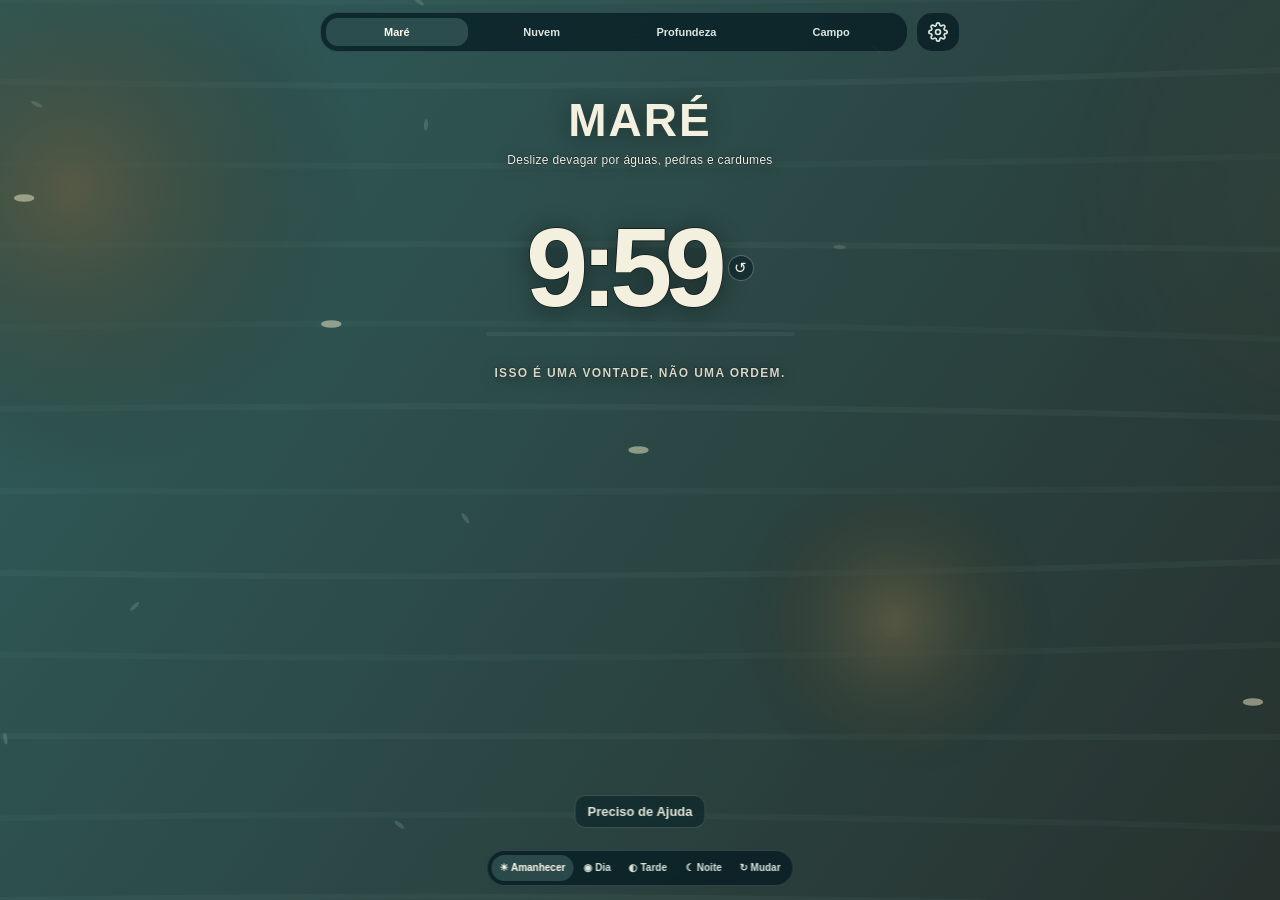
==== commit b3a4c057: "Invert session progress meter" ====
--- a/low.html
+++ b/low.html
@@ -1,7 +1,7 @@
 <!doctype html><html lang="pt-BR"><head><meta charset="utf-8"><meta name="viewport" content="width=device-width,initial-scale=1,viewport-fit=cover,user-scalable=no"><link rel="icon" href="assets/favicon-32.png" type="image/png" sizes="32x32"><link rel="apple-touch-icon" href="assets/apple-touch-icon.png" sizes="180x180"><link rel="manifest" href="site.webmanifest"><title>Serenia — Low</title><style>
-:root{color-scheme:dark}*{box-sizing:border-box}html,body,#app{width:100%;height:100%;margin:0;overflow:hidden}body{background:#041820;color:#f4f0df;font-family:-apple-system,BlinkMacSystemFont,"Segoe UI",sans-serif}canvas{position:absolute;inset:0;width:100%;height:100%;touch-action:none}.top-header{position:fixed;z-index:5;top:max(12px,env(safe-area-inset-top));left:12px;right:12px;display:flex;align-items:center;gap:8px;max-width:640px;margin:0 auto;pointer-events:none}.top-header>*{pointer-events:auto}.top{flex:1 1 0;min-width:0;display:flex;gap:3px;padding:5px;border:1px solid #ffffff25;border-radius:18px;background:#041920b8;backdrop-filter:blur(12px)}.top button{flex:1;min-width:0;border:0;border-radius:12px;padding:8px 2px;color:#dbe5de;background:transparent;font-size:11px;font-weight:760;white-space:nowrap}.top button[aria-pressed=true]{background:#83b5aa42;color:#fffbed}.settings-btn{align-self:stretch;width:44px;min-width:44px;display:flex;align-items:center;justify-content:center;border:1px solid #ffffff25;border-radius:16px;background:#041920b8;backdrop-filter:blur(12px);color:#dbe5de;cursor:pointer;padding:0;transition:background 200ms,color 200ms,transform 120ms}.settings-btn:hover{background:#83b5aa42;color:#fff}.settings-btn:active{transform:scale(.95)}.settings-modal{position:fixed;inset:0;z-index:100;display:flex;align-items:center;justify-content:center;opacity:0;pointer-events:none;transition:opacity 220ms ease}.settings-modal.is-open{opacity:1;pointer-events:auto}.settings-backdrop{position:absolute;inset:0;background:rgba(1,10,16,.72);backdrop-filter:blur(16px);-webkit-backdrop-filter:blur(16px)}.settings-dialog{position:relative;z-index:1;width:min(92vw,420px);max-height:min(88vh,620px);overflow-y:auto;background:rgba(4,24,33,.94);border:1px solid rgba(226,244,235,.22);border-radius:24px;padding:22px 20px;box-shadow:0 20px 60px rgba(0,0,0,.55);display:flex;flex-direction:column;gap:16px;transform:translateY(12px) scale(.98);transition:transform 220ms cubic-bezier(.16,1,.3,1);-webkit-overflow-scrolling:touch}.settings-modal.is-open .settings-dialog{transform:translateY(0) scale(1)}.settings-header{display:flex;align-items:center;justify-content:space-between;padding-bottom:4px;border-bottom:1px solid rgba(226,244,235,.12)}.settings-title{margin:0;font-size:17px;font-weight:750;color:#fffbed;letter-spacing:.02em}.settings-close{width:32px;height:32px;display:flex;align-items:center;justify-content:center;border:1px solid rgba(226,244,235,.18);border-radius:50%;background:rgba(255,255,255,.06);color:rgba(240,246,237,.8);font-size:14px;cursor:pointer;transition:background 150ms,color 150ms}.settings-close:hover{background:rgba(255,255,255,.14);color:#fff}.settings-body{display:flex;flex-direction:column;gap:16px}.settings-section{display:flex;flex-direction:column;gap:7px}.settings-section-header{display:flex;align-items:center;justify-content:space-between}.settings-section-title{font-size:11px;font-weight:750;text-transform:uppercase;letter-spacing:.08em;color:rgba(224,240,232,.75)}.settings-badge{font-size:9px;font-weight:700;text-transform:uppercase;letter-spacing:.06em;padding:2px 7px;border-radius:999px;background:rgba(143,188,174,.18);color:#9cd4c5}.settings-desc{margin:0;font-size:11px;line-height:1.42;color:rgba(244,240,223,.68)}.settings-segment{display:flex;gap:4px;padding:3px;border-radius:14px;background:rgba(2,14,20,.6);border:1px solid rgba(226,244,235,.14)}.settings-pill{flex:1;min-width:0;min-height:36px;display:flex;align-items:center;justify-content:center;border:0;border-radius:11px;background:transparent;color:rgba(240,246,237,.7);font-size:11px;font-weight:700;letter-spacing:.03em;text-decoration:none;cursor:pointer;transition:background 160ms,color 160ms}.settings-pill:hover{color:#fff;background:rgba(255,255,255,.05)}.settings-pill.is-active,.settings-pill[aria-current="page"],.settings-pill[aria-pressed="true"],.settings-pill[aria-selected="true"]{background:rgba(128,181,171,.28);color:#fffbed;box-shadow:inset 0 0 0 1px rgba(213,237,226,.18)}.settings-toggles{display:flex;flex-direction:column;gap:8px}.settings-toggle-row{display:flex;align-items:center;justify-content:space-between;padding:9px 12px;border-radius:14px;background:rgba(2,14,20,.5);border:1px solid rgba(226,244,235,.12)}.settings-toggle-info{display:flex;flex-direction:column;gap:2px}.settings-toggle-name{font-size:12px;font-weight:700;color:#f4f0df}.settings-toggle-sub{font-size:10px;color:rgba(244,240,223,.55)}.settings-icon-btn{width:38px;height:38px;display:flex;align-items:center;justify-content:center;border-radius:12px;border:1px solid rgba(226,244,235,.18);background:rgba(128,181,171,.24);color:#fffbed;cursor:pointer;transition:background 160ms,color 160ms,transform 100ms}.settings-icon-btn.is-muted{background:rgba(255,255,255,.06);border-color:rgba(255,255,255,.12);color:rgba(240,246,237,.4)}.settings-icon-btn:active{transform:scale(.95)}.content{position:fixed;z-index:2;inset:max(96px,calc(env(safe-area-inset-top) + 72px)) 24px max(28px,env(safe-area-inset-bottom));display:flex;flex-direction:column;align-items:center;text-align:center;pointer-events:none}h1{margin:0;font-size:clamp(29px,8vw,46px);font-weight:750;letter-spacing:.045em;line-height:1.08;text-transform:uppercase;text-shadow:0 2px 20px #000;min-height:0}.hint{height:34px;margin:6px 0 0;color:#fffef8;font-size:12px;line-height:1.35;letter-spacing:.025em;-webkit-text-stroke:.6px #000b;display:flex;align-items:flex-start;justify-content:center;text-align:center}.space{flex:1}.timer-row{display:flex;align-items:center;justify-content:center;gap:9px;margin:0}.timer{margin:0;font-size:clamp(64px,19vw,112px);font-weight:600;letter-spacing:-.07em;line-height:.9;-webkit-text-stroke:1.5px #000a}.bar{width:clamp(210px,48vw,310px);height:4px;margin-top:14px}.bar i{display:block;width:100%;height:100%;border-radius:99px;background:#ffffff0d}.prompt{height:34px;max-width:330px;margin:20px 0 0;font-size:12px;font-weight:750;letter-spacing:.11em;text-transform:uppercase;-webkit-text-stroke:.55px #000b;display:flex;align-items:center;justify-content:center;text-align:center}.note{position:fixed;z-index:4;bottom:max(14px,env(safe-area-inset-bottom));left:50%;transform:translateX(-50%);margin:0;padding:8px 12px;border:1px solid #ffffff22;border-radius:999px;background:#041920a8;color:#d3e0d8;font-size:10px;white-space:nowrap}.gate{position:fixed;z-index:9;inset:0;display:grid;place-items:center;padding:28px;background:#071d26}.gate[hidden]{display:none}.gate form{display:grid;gap:10px;width:min(100%,320px)}.gate input,.gate button{min-height:50px;border-radius:14px;border:1px solid #ffffff35;padding:0 14px;font:inherit;text-align:center}.gate input{background:#02151d;color:#fff}.gate button{background:#e9dfbd;color:#092a33;font-weight:750}
+:root{color-scheme:dark}*{box-sizing:border-box}html,body,#app{width:100%;height:100%;margin:0;overflow:hidden}body{background:#041820;color:#f4f0df;font-family:-apple-system,BlinkMacSystemFont,"Segoe UI",sans-serif}canvas{position:absolute;inset:0;width:100%;height:100%;touch-action:none}.top-header{position:fixed;z-index:5;top:max(12px,env(safe-area-inset-top));left:12px;right:12px;display:flex;align-items:center;gap:8px;max-width:640px;margin:0 auto;pointer-events:none}.top-header>*{pointer-events:auto}.top{flex:1 1 0;min-width:0;display:flex;gap:3px;padding:5px;border:1px solid #ffffff25;border-radius:18px;background:#041920b8;backdrop-filter:blur(12px)}.top button{flex:1;min-width:0;border:0;border-radius:12px;padding:8px 2px;color:#dbe5de;background:transparent;font-size:11px;font-weight:760;white-space:nowrap}.top button[aria-pressed=true]{background:#83b5aa42;color:#fffbed}.settings-btn{align-self:stretch;width:44px;min-width:44px;display:flex;align-items:center;justify-content:center;border:1px solid #ffffff25;border-radius:16px;background:#041920b8;backdrop-filter:blur(12px);color:#dbe5de;cursor:pointer;padding:0;transition:background 200ms,color 200ms,transform 120ms}.settings-btn:hover{background:#83b5aa42;color:#fff}.settings-btn:active{transform:scale(.95)}.settings-modal{position:fixed;inset:0;z-index:100;display:flex;align-items:center;justify-content:center;opacity:0;pointer-events:none;transition:opacity 220ms ease}.settings-modal.is-open{opacity:1;pointer-events:auto}.settings-backdrop{position:absolute;inset:0;background:rgba(1,10,16,.72);backdrop-filter:blur(16px);-webkit-backdrop-filter:blur(16px)}.settings-dialog{position:relative;z-index:1;width:min(92vw,420px);max-height:min(88vh,620px);overflow-y:auto;background:rgba(4,24,33,.94);border:1px solid rgba(226,244,235,.22);border-radius:24px;padding:22px 20px;box-shadow:0 20px 60px rgba(0,0,0,.55);display:flex;flex-direction:column;gap:16px;transform:translateY(12px) scale(.98);transition:transform 220ms cubic-bezier(.16,1,.3,1);-webkit-overflow-scrolling:touch}.settings-modal.is-open .settings-dialog{transform:translateY(0) scale(1)}.settings-header{display:flex;align-items:center;justify-content:space-between;padding-bottom:4px;border-bottom:1px solid rgba(226,244,235,.12)}.settings-title{margin:0;font-size:17px;font-weight:750;color:#fffbed;letter-spacing:.02em}.settings-close{width:32px;height:32px;display:flex;align-items:center;justify-content:center;border:1px solid rgba(226,244,235,.18);border-radius:50%;background:rgba(255,255,255,.06);color:rgba(240,246,237,.8);font-size:14px;cursor:pointer;transition:background 150ms,color 150ms}.settings-close:hover{background:rgba(255,255,255,.14);color:#fff}.settings-body{display:flex;flex-direction:column;gap:16px}.settings-section{display:flex;flex-direction:column;gap:7px}.settings-section-header{display:flex;align-items:center;justify-content:space-between}.settings-section-title{font-size:11px;font-weight:750;text-transform:uppercase;letter-spacing:.08em;color:rgba(224,240,232,.75)}.settings-badge{font-size:9px;font-weight:700;text-transform:uppercase;letter-spacing:.06em;padding:2px 7px;border-radius:999px;background:rgba(143,188,174,.18);color:#9cd4c5}.settings-desc{margin:0;font-size:11px;line-height:1.42;color:rgba(244,240,223,.68)}.settings-segment{display:flex;gap:4px;padding:3px;border-radius:14px;background:rgba(2,14,20,.6);border:1px solid rgba(226,244,235,.14)}.settings-pill{flex:1;min-width:0;min-height:36px;display:flex;align-items:center;justify-content:center;border:0;border-radius:11px;background:transparent;color:rgba(240,246,237,.7);font-size:11px;font-weight:700;letter-spacing:.03em;text-decoration:none;cursor:pointer;transition:background 160ms,color 160ms}.settings-pill:hover{color:#fff;background:rgba(255,255,255,.05)}.settings-pill.is-active,.settings-pill[aria-current="page"],.settings-pill[aria-pressed="true"],.settings-pill[aria-selected="true"]{background:rgba(128,181,171,.28);color:#fffbed;box-shadow:inset 0 0 0 1px rgba(213,237,226,.18)}.settings-toggles{display:flex;flex-direction:column;gap:8px}.settings-toggle-row{display:flex;align-items:center;justify-content:space-between;padding:9px 12px;border-radius:14px;background:rgba(2,14,20,.5);border:1px solid rgba(226,244,235,.12)}.settings-toggle-info{display:flex;flex-direction:column;gap:2px}.settings-toggle-name{font-size:12px;font-weight:700;color:#f4f0df}.settings-toggle-sub{font-size:10px;color:rgba(244,240,223,.55)}.settings-icon-btn{width:38px;height:38px;display:flex;align-items:center;justify-content:center;border-radius:12px;border:1px solid rgba(226,244,235,.18);background:rgba(128,181,171,.24);color:#fffbed;cursor:pointer;transition:background 160ms,color 160ms,transform 100ms}.settings-icon-btn.is-muted{background:rgba(255,255,255,.06);border-color:rgba(255,255,255,.12);color:rgba(240,246,237,.4)}.settings-icon-btn:active{transform:scale(.95)}.content{position:fixed;z-index:2;inset:max(96px,calc(env(safe-area-inset-top) + 72px)) 24px max(28px,env(safe-area-inset-bottom));display:flex;flex-direction:column;align-items:center;text-align:center;pointer-events:none}h1{margin:0;font-size:clamp(29px,8vw,46px);font-weight:750;letter-spacing:.045em;line-height:1.08;text-transform:uppercase;text-shadow:0 2px 20px #000;min-height:0}.hint{height:34px;margin:6px 0 0;color:#fffef8;font-size:12px;line-height:1.35;letter-spacing:.025em;-webkit-text-stroke:.6px #000b;display:flex;align-items:flex-start;justify-content:center;text-align:center}.space{flex:1}.timer-row{display:flex;align-items:center;justify-content:center;gap:9px;margin:0}.timer{margin:0;font-size:clamp(64px,19vw,112px);font-weight:600;letter-spacing:-.07em;line-height:.9;-webkit-text-stroke:1.5px #000a}.bar{width:clamp(210px,48vw,310px);height:4px;margin-top:14px}.bar i{--cleared-progress:0%;display:block;width:100%;height:100%;border-radius:99px;background:linear-gradient(to right,transparent 0,transparent var(--cleared-progress),#ffffff0d calc(var(--cleared-progress) + .5%),#ffffff0d 100%)}.prompt{height:34px;max-width:330px;margin:20px 0 0;font-size:12px;font-weight:750;letter-spacing:.11em;text-transform:uppercase;-webkit-text-stroke:.55px #000b;display:flex;align-items:center;justify-content:center;text-align:center}.note{position:fixed;z-index:4;bottom:max(14px,env(safe-area-inset-bottom));left:50%;transform:translateX(-50%);margin:0;padding:8px 12px;border:1px solid #ffffff22;border-radius:999px;background:#041920a8;color:#d3e0d8;font-size:10px;white-space:nowrap}.gate{position:fixed;z-index:9;inset:0;display:grid;place-items:center;padding:28px;background:#071d26}.gate[hidden]{display:none}.gate form{display:grid;gap:10px;width:min(100%,320px)}.gate input,.gate button{min-height:50px;border-radius:14px;border:1px solid #ffffff35;padding:0 14px;font:inherit;text-align:center}.gate input{background:#02151d;color:#fff}.gate button{background:#e9dfbd;color:#092a33;font-weight:750}
 </style></head><body><div id="app"><canvas id="canvas"></canvas><header class="top-header"><nav class="top"><button data-mode="drift" data-i18n="nav_drift">Maré</button><button data-mode="ink" data-i18n="nav_ink">Nuvem</button><button data-mode="depths" data-i18n="nav_depths">Profundeza</button><button data-mode="grass" data-i18n="nav_grass">Campo</button></nav><button class="settings-btn" id="settingsBtn" type="button" aria-label="Configurações" data-i18n-aria-label="settings_title" data-i18n-title="settings_title" title="Configurações"><svg viewBox="0 0 24 24" width="20" height="20" fill="none" stroke="currentColor" stroke-width="2" stroke-linecap="round" stroke-linejoin="round" aria-hidden="true"><circle cx="12" cy="12" r="3"></circle><path d="M19.4 15a1.65 1.65 0 0 0 .33 1.82l.06.06a2 2 0 0 1 0 2.83 2 2 0 0 1-2.83 0l-.06-.06a1.65 1.65 0 0 0-1.82-.33 1.65 1.65 0 0 0-1 1.51V21a2 2 0 0 1-2 2 2 2 0 0 1-2-2v-.09A1.65 1.65 0 0 0 9 19.4a1.65 1.65 0 0 0-1.82.33l-.06.06a2 2 0 0 1-2.83 0 2 2 0 0 1 0-2.83l.06-.06a1.65 1.65 0 0 0 .33-1.82 1.65 1.65 0 0 0-1.51-1H3a2 2 0 0 1-2-2 2 2 0 0 1 2-2h.09A1.65 1.65 0 0 0 4.6 9a1.65 1.65 0 0 0-.33-1.82l-.06-.06a2 2 0 0 1 0-2.83 2 2 0 0 1 2.83 0l.06.06a1.65 1.65 0 0 0 1.82.33H9a1.65 1.65 0 0 0 1-1.51V3a2 2 0 0 1 2-2 2 2 0 0 1 2 2v.09a1.65 1.65 0 0 0 1 1.51 1.65 1.65 0 0 0 1.82-.33l.06-.06a2 2 0 0 1 2.83 0 2 2 0 0 1 0 2.83l-.06.06a1.65 1.65 0 0 0-.33 1.82V9a1.65 1.65 0 0 0 1.51 1H21a2 2 0 0 1 2 2 2 2 0 0 1-2 2h-.09a1.65 1.65 0 0 0-1.51 1z"></path></svg></button></header><aside class="settings-modal" id="settingsModal" aria-hidden="true" hidden><div class="settings-backdrop" id="settingsBackdrop"></div><div class="settings-dialog" role="dialog" aria-modal="true" aria-labelledby="settingsTitle"><div class="settings-header"><h2 class="settings-title" id="settingsTitle" data-i18n="settings_title">Configurações</h2><button class="settings-close" id="settingsClose" type="button" aria-label="Fechar" data-i18n-aria-label="settings_close">✕</button></div><div class="settings-body"><div class="settings-section"><label class="settings-section-title" data-i18n="settings_quality_title">Qualidade Gráfica</label><p class="settings-desc" data-i18n="settings_quality_desc">Se o seu dispositivo não estiver exibindo corretamente ou consumir muita bateria, altere a qualidade gráfica.</p><div class="settings-segment quality-switch" id="settingsQualitySwitch"><a class="settings-pill" href="index.html" data-profile="high">High</a><a class="settings-pill" href="mid.html" data-profile="mid">Mid</a><a class="settings-pill is-active" href="low.html" data-profile="low" aria-current="page">Low</a></div></div><div class="settings-section"><label class="settings-section-title" data-i18n="settings_timer_title">Duração da Sessão</label><div class="settings-segment timer-switch" id="settingsTimerSwitch"><button type="button" class="settings-pill" data-minutes="5">5 min</button><button type="button" class="settings-pill is-active" data-minutes="10" aria-pressed="true">10 min</button><button type="button" class="settings-pill" data-minutes="15">15 min</button><button type="button" class="settings-pill" data-minutes="20">20 min</button></div></div><div class="settings-section"><label class="settings-section-title" data-i18n="settings_lang_title">Idioma</label><div class="settings-segment lang-switch" id="settingsLangSwitch"><button type="button" class="settings-pill is-active" data-lang="pt" aria-pressed="true">Português</button><button type="button" class="settings-pill" data-lang="en">English</button></div></div><div class="settings-section"><div class="settings-section-header"><label class="settings-section-title" data-i18n="settings_audio_title">Sons e Áudio</label></div><div class="settings-toggles"><div class="settings-toggle-row"><div class="settings-toggle-info"><span class="settings-toggle-name" data-i18n="settings_audio_bg">Áudio Ambiente</span><span class="settings-toggle-sub" data-i18n="settings_audio_bg_desc">Som ambiente e atmosfera</span></div><button type="button" class="settings-icon-btn is-active" id="audioToggleBtn" aria-label="Alternar áudio ambiente" data-i18n-aria-label="settings_audio_bg_toggle" aria-pressed="true"><svg class="icon-on" viewBox="0 0 24 24" width="18" height="18" fill="none" stroke="currentColor" stroke-width="2" stroke-linecap="round" stroke-linejoin="round" aria-hidden="true"><polygon points="11 5 6 9 2 9 2 15 6 15 11 19 11 5"></polygon><path d="M19.07 4.93a10 10 0 0 1 0 14.14M15.54 8.46a5 5 0 0 1 0 7.07"></path></svg><svg class="icon-off" viewBox="0 0 24 24" width="18" height="18" fill="none" stroke="currentColor" stroke-width="2" stroke-linecap="round" stroke-linejoin="round" aria-hidden="true" style="display:none"><polygon points="11 5 6 9 2 9 2 15 6 15 11 19 11 5"></polygon><line x1="23" y1="9" x2="17" y2="15"></line><line x1="17" y1="9" x2="23" y2="15"></line></svg></button></div><div class="settings-toggle-row"><div class="settings-toggle-info"><span class="settings-toggle-name" data-i18n="settings_audio_sfx">Efeitos ao Tocar</span><span class="settings-toggle-sub" data-i18n="settings_audio_sfx_desc">Feedback sonoro ao tocar e deslizar</span></div><button type="button" class="settings-icon-btn is-active" id="sfxToggleBtn" aria-label="Alternar efeitos sonoros" data-i18n-aria-label="settings_audio_sfx_toggle" aria-pressed="true"><svg class="icon-on" viewBox="0 0 24 24" width="18" height="18" fill="none" stroke="currentColor" stroke-width="2" stroke-linecap="round" stroke-linejoin="round" aria-hidden="true"><path d="M12 2v4m0 12v4M4.93 4.93l2.83 2.83m8.48 8.48l2.83 2.83M2 12h4m12 0h4M4.93 19.07l2.83-2.83m8.48-8.48l2.83-2.83"></path></svg><svg class="icon-off" viewBox="0 0 24 24" width="18" height="18" fill="none" stroke="currentColor" stroke-width="2" stroke-linecap="round" stroke-linejoin="round" aria-hidden="true" style="display:none"><circle cx="12" cy="12" r="9"></circle><line x1="4.93" y1="4.93" x2="19.07" y2="19.07"></line></svg></button></div></div></div></div></div></aside><section class="content"><h1 id="title">MARÉ</h1><p class="hint" id="hint">Deslize devagar por águas, pedras e cardumes</p><div class="space"></div><div class="timer-row"><p class="timer" id="timer">10:00</p><button class="fallback-reset" type="button" title="Reiniciar 10 minutos">↺</button></div><div class="bar"><i id="bar"></i></div><p class="prompt">RECONHEÇA: “ISSO É UMA VONTADE.”</p><div class="space"></div></section></div><script>
-(()=>{'use strict';const $=s=>document.querySelector(s),c=$('#canvas'),x=c.getContext('2d',{alpha:false}),title=$('#title'),hint=$('#hint'),timer=$('#timer'),bar=$('#bar'),L={drift:['MARÉ','Deslize devagar por águas, pedras e cardumes'],ink:['NUVEM','Toque e arraste para soltar fumaça']};const SESSION_KEY='serenia-session-minutes',SESSION_OPTIONS=[5,10,15,20];let mode='drift',last=0,elapsed=0,marks=[],drops=[],sessionSeconds=600;try{const stored=Number(localStorage.getItem(SESSION_KEY));if(SESSION_OPTIONS.includes(stored))sessionSeconds=stored*60}catch{}function renderTimer(){const left=Math.max(0,sessionSeconds-elapsed);timer.textContent=`${Math.floor(left/60)}:${String(left%60).padStart(2,'0')}`;bar.style.width=`${((sessionSeconds-left)/sessionSeconds)*100}%`}function fit(){if(c.width!==innerWidth||c.height!==innerHeight){c.width=innerWidth;c.height=innerHeight}}function water(w,h,t,drift){let g=x.createLinearGradient(0,0,w,h);g.addColorStop(0,'#0e4e5b');g.addColorStop(1,'#041923');x.fillStyle=g;x.fillRect(0,0,w,h);for(let i=0;i<12;i++){let y=i*h/11,o=Math.sin(t*.0003+i)*12;x.strokeStyle=`rgba(150,219,205,${.035+(i%2)*.016})`;x.lineWidth=6;x.beginPath();x.moveTo(0,y);x.quadraticCurveTo(w*.5,y+o,w,y-o);x.stroke()}const sceneRocks=window.__portableOceanRocks||[[.18,.29,.2],[.74,.23,.17],[.5,.63,.23],[.1,.84,.16],[.85,.78,.19]];sceneRocks.forEach(a=>{let driftX=drift?t*.000014:0,px=(a[0]*w-driftX+w)%w,py=a[1]*h,q=x.createRadialGradient(px,py,0,px,py,a[2]*w);q.addColorStop(0,'rgba(65,73,59,.9)');q.addColorStop(1,'rgba(7,30,34,0)');x.fillStyle=q;x.fillRect(px-a[2]*w,py-a[2]*w,a[2]*w*2,a[2]*w*2)})}function draw(t){requestAnimationFrame(draw);if(document.hidden||t-last<66)return;last=t;fit();let w=c.width,h=c.height;if(mode==='drift'){water(w,h,t,true);const sceneRocks=window.__portableOceanRocks||[];for(let i=0;i<5;i++){let fx=(i*.24+t*.000012)%1,fy=.22+i*.14;if(sceneRocks.some(a=>{let dx=fx-a[0],dy=(fy-a[1])/.72;return dx*dx+dy*dy<(a[2]*1.28)**2}))continue;x.fillStyle='rgba(222,230,203,.55)';x.beginPath();x.ellipse(fx*w,fy*h,w*.008,w*.003,0,0,7);x.fill()}}else if(mode==='ink'){x.fillStyle='#082934';x.fillRect(0,0,w,h)}}requestAnimationFrame(draw);document.querySelectorAll('[data-mode]').forEach(b=>b.onclick=()=>{mode=b.dataset.mode;document.querySelectorAll('[data-mode]').forEach(q=>q.setAttribute('aria-pressed',q===b));[title.textContent,hint.textContent]=L[mode];marks=[];drops=[]});addEventListener('guided-reset',event=>{const seconds=Number(event.detail?.seconds);if(Number.isFinite(seconds)&&seconds>0)sessionSeconds=seconds;else try{const stored=Number(localStorage.getItem(SESSION_KEY));if(SESSION_OPTIONS.includes(stored))sessionSeconds=stored*60}catch{}elapsed=0;renderTimer()});renderTimer();setInterval(()=>{elapsed=Math.min(sessionSeconds,elapsed+1);renderTimer()},1000)})();
+(()=>{'use strict';const $=s=>document.querySelector(s),c=$('#canvas'),x=c.getContext('2d',{alpha:false}),title=$('#title'),hint=$('#hint'),timer=$('#timer'),bar=$('#bar'),L={drift:['MARÉ','Deslize devagar por águas, pedras e cardumes'],ink:['NUVEM','Toque e arraste para soltar fumaça']};const SESSION_KEY='serenia-session-minutes',SESSION_OPTIONS=[5,10,15,20];let mode='drift',last=0,elapsed=0,marks=[],drops=[],sessionSeconds=600;try{const stored=Number(localStorage.getItem(SESSION_KEY));if(SESSION_OPTIONS.includes(stored))sessionSeconds=stored*60}catch{}function renderTimer(){const left=Math.max(0,sessionSeconds-elapsed);timer.textContent=`${Math.floor(left/60)}:${String(left%60).padStart(2,'0')}`;bar.style.setProperty('--cleared-progress',`${((sessionSeconds-left)/sessionSeconds)*100}%`)}function fit(){if(c.width!==innerWidth||c.height!==innerHeight){c.width=innerWidth;c.height=innerHeight}}function water(w,h,t,drift){let g=x.createLinearGradient(0,0,w,h);g.addColorStop(0,'#0e4e5b');g.addColorStop(1,'#041923');x.fillStyle=g;x.fillRect(0,0,w,h);for(let i=0;i<12;i++){let y=i*h/11,o=Math.sin(t*.0003+i)*12;x.strokeStyle=`rgba(150,219,205,${.035+(i%2)*.016})`;x.lineWidth=6;x.beginPath();x.moveTo(0,y);x.quadraticCurveTo(w*.5,y+o,w,y-o);x.stroke()}const sceneRocks=window.__portableOceanRocks||[[.18,.29,.2],[.74,.23,.17],[.5,.63,.23],[.1,.84,.16],[.85,.78,.19]];sceneRocks.forEach(a=>{let driftX=drift?t*.000014:0,px=(a[0]*w-driftX+w)%w,py=a[1]*h,q=x.createRadialGradient(px,py,0,px,py,a[2]*w);q.addColorStop(0,'rgba(65,73,59,.9)');q.addColorStop(1,'rgba(7,30,34,0)');x.fillStyle=q;x.fillRect(px-a[2]*w,py-a[2]*w,a[2]*w*2,a[2]*w*2)})}function draw(t){requestAnimationFrame(draw);if(document.hidden||t-last<66)return;last=t;fit();let w=c.width,h=c.height;if(mode==='drift'){water(w,h,t,true);const sceneRocks=window.__portableOceanRocks||[];for(let i=0;i<5;i++){let fx=(i*.24+t*.000012)%1,fy=.22+i*.14;if(sceneRocks.some(a=>{let dx=fx-a[0],dy=(fy-a[1])/.72;return dx*dx+dy*dy<(a[2]*1.28)**2}))continue;x.fillStyle='rgba(222,230,203,.55)';x.beginPath();x.ellipse(fx*w,fy*h,w*.008,w*.003,0,0,7);x.fill()}}else if(mode==='ink'){x.fillStyle='#082934';x.fillRect(0,0,w,h)}}requestAnimationFrame(draw);document.querySelectorAll('[data-mode]').forEach(b=>b.onclick=()=>{mode=b.dataset.mode;document.querySelectorAll('[data-mode]').forEach(q=>q.setAttribute('aria-pressed',q===b));[title.textContent,hint.textContent]=L[mode];marks=[];drops=[]});addEventListener('guided-reset',event=>{const seconds=Number(event.detail?.seconds);if(Number.isFinite(seconds)&&seconds>0)sessionSeconds=seconds;else try{const stored=Number(localStorage.getItem(SESSION_KEY));if(SESSION_OPTIONS.includes(stored))sessionSeconds=stored*60}catch{}elapsed=0;renderTimer()});renderTimer();setInterval(()=>{elapsed=Math.min(sessionSeconds,elapsed+1);renderTimer()},1000)})();
 </script><style>[data-mode="depths"],[data-mode="grass"]{display:none!important}</style><style>[data-mode="depths"],[data-mode="grass"]{display:block!important}.quality-fix{position:fixed;inset:0;z-index:1;width:100%;height:100%;pointer-events:none}</style><script>
 /* Low version of the same interaction rules: High Depths/Grass links, coloured Fumaça, water-only wavy rings, and moving water fish. */
 addEventListener('load',()=>{const c=document.querySelector('.fallback-controls');setInterval(()=>{if(document.querySelector('[data-mode][aria-pressed="true"]')?.dataset.mode==='ink')c.hidden=false},60)});
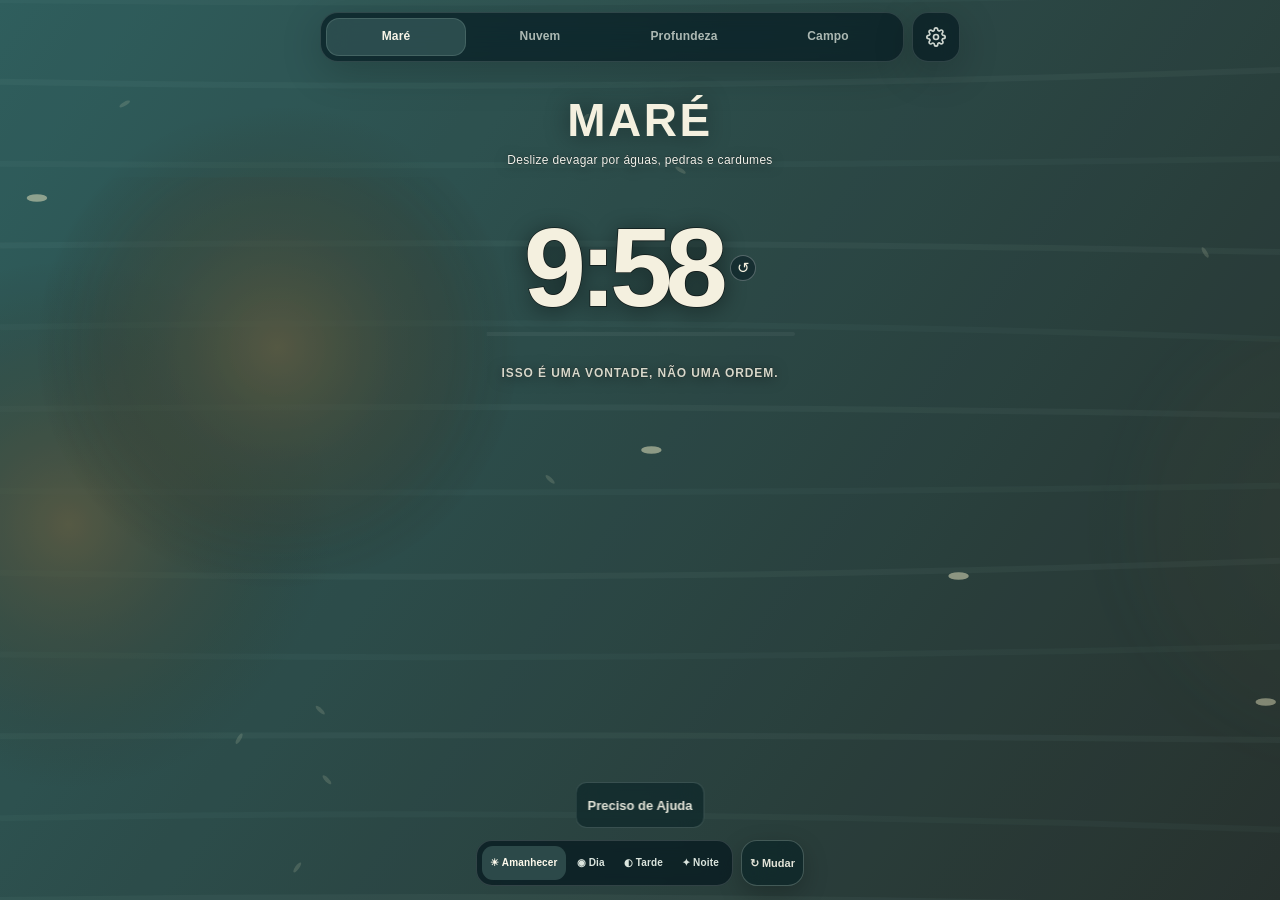
==== commit 2a30215b: "Refine portable controls and clean legacy styles" ====
--- a/low.html
+++ b/low.html
@@ -1,16 +1,16 @@
 <!doctype html><html lang="pt-BR"><head><meta charset="utf-8"><meta name="viewport" content="width=device-width,initial-scale=1,viewport-fit=cover,user-scalable=no"><link rel="icon" href="assets/favicon-32.png" type="image/png" sizes="32x32"><link rel="apple-touch-icon" href="assets/apple-touch-icon.png" sizes="180x180"><link rel="manifest" href="site.webmanifest"><title>Serenia — Low</title><style>
-:root{color-scheme:dark}*{box-sizing:border-box}html,body,#app{width:100%;height:100%;margin:0;overflow:hidden}body{background:#041820;color:#f4f0df;font-family:-apple-system,BlinkMacSystemFont,"Segoe UI",sans-serif}canvas{position:absolute;inset:0;width:100%;height:100%;touch-action:none}.top-header{position:fixed;z-index:5;top:max(12px,env(safe-area-inset-top));left:12px;right:12px;display:flex;align-items:center;gap:8px;max-width:640px;margin:0 auto;pointer-events:none}.top-header>*{pointer-events:auto}.top{flex:1 1 0;min-width:0;display:flex;gap:3px;padding:5px;border:1px solid #ffffff25;border-radius:18px;background:#041920b8;backdrop-filter:blur(12px)}.top button{flex:1;min-width:0;border:0;border-radius:12px;padding:8px 2px;color:#dbe5de;background:transparent;font-size:11px;font-weight:760;white-space:nowrap}.top button[aria-pressed=true]{background:#83b5aa42;color:#fffbed}.settings-btn{align-self:stretch;width:44px;min-width:44px;display:flex;align-items:center;justify-content:center;border:1px solid #ffffff25;border-radius:16px;background:#041920b8;backdrop-filter:blur(12px);color:#dbe5de;cursor:pointer;padding:0;transition:background 200ms,color 200ms,transform 120ms}.settings-btn:hover{background:#83b5aa42;color:#fff}.settings-btn:active{transform:scale(.95)}.settings-modal{position:fixed;inset:0;z-index:100;display:flex;align-items:center;justify-content:center;opacity:0;pointer-events:none;transition:opacity 220ms ease}.settings-modal.is-open{opacity:1;pointer-events:auto}.settings-backdrop{position:absolute;inset:0;background:rgba(1,10,16,.72);backdrop-filter:blur(16px);-webkit-backdrop-filter:blur(16px)}.settings-dialog{position:relative;z-index:1;width:min(92vw,420px);max-height:min(88vh,620px);overflow-y:auto;background:rgba(4,24,33,.94);border:1px solid rgba(226,244,235,.22);border-radius:24px;padding:22px 20px;box-shadow:0 20px 60px rgba(0,0,0,.55);display:flex;flex-direction:column;gap:16px;transform:translateY(12px) scale(.98);transition:transform 220ms cubic-bezier(.16,1,.3,1);-webkit-overflow-scrolling:touch}.settings-modal.is-open .settings-dialog{transform:translateY(0) scale(1)}.settings-header{display:flex;align-items:center;justify-content:space-between;padding-bottom:4px;border-bottom:1px solid rgba(226,244,235,.12)}.settings-title{margin:0;font-size:17px;font-weight:750;color:#fffbed;letter-spacing:.02em}.settings-close{width:32px;height:32px;display:flex;align-items:center;justify-content:center;border:1px solid rgba(226,244,235,.18);border-radius:50%;background:rgba(255,255,255,.06);color:rgba(240,246,237,.8);font-size:14px;cursor:pointer;transition:background 150ms,color 150ms}.settings-close:hover{background:rgba(255,255,255,.14);color:#fff}.settings-body{display:flex;flex-direction:column;gap:16px}.settings-section{display:flex;flex-direction:column;gap:7px}.settings-section-header{display:flex;align-items:center;justify-content:space-between}.settings-section-title{font-size:11px;font-weight:750;text-transform:uppercase;letter-spacing:.08em;color:rgba(224,240,232,.75)}.settings-badge{font-size:9px;font-weight:700;text-transform:uppercase;letter-spacing:.06em;padding:2px 7px;border-radius:999px;background:rgba(143,188,174,.18);color:#9cd4c5}.settings-desc{margin:0;font-size:11px;line-height:1.42;color:rgba(244,240,223,.68)}.settings-segment{display:flex;gap:4px;padding:3px;border-radius:14px;background:rgba(2,14,20,.6);border:1px solid rgba(226,244,235,.14)}.settings-pill{flex:1;min-width:0;min-height:36px;display:flex;align-items:center;justify-content:center;border:0;border-radius:11px;background:transparent;color:rgba(240,246,237,.7);font-size:11px;font-weight:700;letter-spacing:.03em;text-decoration:none;cursor:pointer;transition:background 160ms,color 160ms}.settings-pill:hover{color:#fff;background:rgba(255,255,255,.05)}.settings-pill.is-active,.settings-pill[aria-current="page"],.settings-pill[aria-pressed="true"],.settings-pill[aria-selected="true"]{background:rgba(128,181,171,.28);color:#fffbed;box-shadow:inset 0 0 0 1px rgba(213,237,226,.18)}.settings-toggles{display:flex;flex-direction:column;gap:8px}.settings-toggle-row{display:flex;align-items:center;justify-content:space-between;padding:9px 12px;border-radius:14px;background:rgba(2,14,20,.5);border:1px solid rgba(226,244,235,.12)}.settings-toggle-info{display:flex;flex-direction:column;gap:2px}.settings-toggle-name{font-size:12px;font-weight:700;color:#f4f0df}.settings-toggle-sub{font-size:10px;color:rgba(244,240,223,.55)}.settings-icon-btn{width:38px;height:38px;display:flex;align-items:center;justify-content:center;border-radius:12px;border:1px solid rgba(226,244,235,.18);background:rgba(128,181,171,.24);color:#fffbed;cursor:pointer;transition:background 160ms,color 160ms,transform 100ms}.settings-icon-btn.is-muted{background:rgba(255,255,255,.06);border-color:rgba(255,255,255,.12);color:rgba(240,246,237,.4)}.settings-icon-btn:active{transform:scale(.95)}.content{position:fixed;z-index:2;inset:max(96px,calc(env(safe-area-inset-top) + 72px)) 24px max(28px,env(safe-area-inset-bottom));display:flex;flex-direction:column;align-items:center;text-align:center;pointer-events:none}h1{margin:0;font-size:clamp(29px,8vw,46px);font-weight:750;letter-spacing:.045em;line-height:1.08;text-transform:uppercase;text-shadow:0 2px 20px #000;min-height:0}.hint{height:34px;margin:6px 0 0;color:#fffef8;font-size:12px;line-height:1.35;letter-spacing:.025em;-webkit-text-stroke:.6px #000b;display:flex;align-items:flex-start;justify-content:center;text-align:center}.space{flex:1}.timer-row{display:flex;align-items:center;justify-content:center;gap:9px;margin:0}.timer{margin:0;font-size:clamp(64px,19vw,112px);font-weight:600;letter-spacing:-.07em;line-height:.9;-webkit-text-stroke:1.5px #000a}.bar{width:clamp(210px,48vw,310px);height:4px;margin-top:14px}.bar i{--cleared-progress:0%;display:block;width:100%;height:100%;border-radius:99px;background:linear-gradient(to right,transparent 0,transparent var(--cleared-progress),#ffffff0d calc(var(--cleared-progress) + .5%),#ffffff0d 100%)}.prompt{height:34px;max-width:330px;margin:20px 0 0;font-size:12px;font-weight:750;letter-spacing:.11em;text-transform:uppercase;-webkit-text-stroke:.55px #000b;display:flex;align-items:center;justify-content:center;text-align:center}.note{position:fixed;z-index:4;bottom:max(14px,env(safe-area-inset-bottom));left:50%;transform:translateX(-50%);margin:0;padding:8px 12px;border:1px solid #ffffff22;border-radius:999px;background:#041920a8;color:#d3e0d8;font-size:10px;white-space:nowrap}.gate{position:fixed;z-index:9;inset:0;display:grid;place-items:center;padding:28px;background:#071d26}.gate[hidden]{display:none}.gate form{display:grid;gap:10px;width:min(100%,320px)}.gate input,.gate button{min-height:50px;border-radius:14px;border:1px solid #ffffff35;padding:0 14px;font:inherit;text-align:center}.gate input{background:#02151d;color:#fff}.gate button{background:#e9dfbd;color:#092a33;font-weight:750}
+:root{color-scheme:dark}*{box-sizing:border-box}html,body,#app{width:100%;height:100%;margin:0;overflow:hidden}body{background:#041820;color:#f4f0df;font-family:-apple-system,BlinkMacSystemFont,"Segoe UI",sans-serif}canvas{position:absolute;inset:0;width:100%;height:100%;touch-action:none}.top-header{position:fixed;z-index:5;top:max(12px,env(safe-area-inset-top));left:12px;right:12px;display:flex;align-items:center;gap:8px;max-width:640px;margin:0 auto;pointer-events:none}.top-header>*{pointer-events:auto}.top{flex:1 1 0;min-width:0;display:flex;gap:3px;padding:5px;border:1px solid #ffffff25;border-radius:18px;background:#041920b8;backdrop-filter:blur(12px)}.top button{flex:1;min-width:0;border:0;border-radius:12px;padding:8px 2px;color:#dbe5de;background:transparent;font-size:11px;font-weight:760;white-space:nowrap}.top button[aria-pressed=true]{background:#83b5aa42;color:#fffbed}.settings-btn{align-self:stretch;width:44px;min-width:44px;display:flex;align-items:center;justify-content:center;border:1px solid #ffffff25;border-radius:16px;background:#041920b8;backdrop-filter:blur(12px);color:#dbe5de;cursor:pointer;padding:0;transition:background 200ms,color 200ms,transform 120ms}.settings-btn:hover{background:#83b5aa42;color:#fff}.settings-btn:active{transform:scale(.95)}.settings-modal{position:fixed;inset:0;z-index:100;display:flex;align-items:center;justify-content:center;opacity:0;pointer-events:none;transition:opacity 220ms ease}.settings-modal.is-open{opacity:1;pointer-events:auto}.settings-backdrop{position:absolute;inset:0;background:rgba(1,10,16,.72);backdrop-filter:blur(16px);-webkit-backdrop-filter:blur(16px)}.settings-dialog{position:relative;z-index:1;width:min(92vw,420px);max-height:min(88vh,620px);overflow-y:auto;background:rgba(4,24,33,.94);border:1px solid rgba(226,244,235,.22);border-radius:24px;padding:22px 20px;box-shadow:0 20px 60px rgba(0,0,0,.55);display:flex;flex-direction:column;gap:16px;transform:translateY(12px) scale(.98);transition:transform 220ms cubic-bezier(.16,1,.3,1);-webkit-overflow-scrolling:touch}.settings-modal.is-open .settings-dialog{transform:translateY(0) scale(1)}.settings-header{display:flex;align-items:center;justify-content:space-between;padding-bottom:4px;border-bottom:1px solid rgba(226,244,235,.12)}.settings-title{margin:0;font-size:17px;font-weight:750;color:#fffbed;letter-spacing:.02em}.settings-close{width:32px;height:32px;display:flex;align-items:center;justify-content:center;border:1px solid rgba(226,244,235,.18);border-radius:50%;background:rgba(255,255,255,.06);color:rgba(240,246,237,.8);font-size:14px;cursor:pointer;transition:background 150ms,color 150ms}.settings-close:hover{background:rgba(255,255,255,.14);color:#fff}.settings-body{display:flex;flex-direction:column;gap:16px}.settings-section{display:flex;flex-direction:column;gap:7px}.settings-section-header{display:flex;align-items:center;justify-content:space-between}.settings-section-title{font-size:11px;font-weight:750;text-transform:uppercase;letter-spacing:.08em;color:rgba(224,240,232,.75)}.settings-badge{font-size:9px;font-weight:700;text-transform:uppercase;letter-spacing:.06em;padding:2px 7px;border-radius:999px;background:rgba(143,188,174,.18);color:#9cd4c5}.settings-desc{margin:0;font-size:11px;line-height:1.42;color:rgba(244,240,223,.68)}.settings-segment{display:flex;gap:4px;padding:3px;border-radius:14px;background:rgba(2,14,20,.6);border:1px solid rgba(226,244,235,.14)}.settings-pill{flex:1;min-width:0;min-height:36px;display:flex;align-items:center;justify-content:center;border:0;border-radius:11px;background:transparent;color:rgba(240,246,237,.7);font-size:11px;font-weight:700;letter-spacing:.03em;text-decoration:none;cursor:pointer;transition:background 160ms,color 160ms}.settings-pill:hover{color:#fff;background:rgba(255,255,255,.05)}.settings-pill.is-active,.settings-pill[aria-current="page"],.settings-pill[aria-pressed="true"],.settings-pill[aria-selected="true"]{background:rgba(128,181,171,.28);color:#fffbed;box-shadow:inset 0 0 0 1px rgba(213,237,226,.18)}.settings-toggles{display:flex;flex-direction:column;gap:8px}.settings-toggle-row{display:flex;align-items:center;justify-content:space-between;padding:9px 12px;border-radius:14px;background:rgba(2,14,20,.5);border:1px solid rgba(226,244,235,.12)}.settings-toggle-info{display:flex;flex-direction:column;gap:2px}.settings-toggle-name{font-size:12px;font-weight:700;color:#f4f0df}.settings-toggle-sub{font-size:10px;color:rgba(244,240,223,.55)}.settings-icon-btn{width:38px;height:38px;display:flex;align-items:center;justify-content:center;border-radius:12px;border:1px solid rgba(226,244,235,.18);background:rgba(128,181,171,.24);color:#fffbed;cursor:pointer;transition:background 160ms,color 160ms,transform 100ms}.settings-icon-btn.is-muted{background:rgba(255,255,255,.06);border-color:rgba(255,255,255,.12);color:rgba(240,246,237,.4)}.settings-icon-btn:active{transform:scale(.95)}.content{position:fixed;z-index:2;inset:max(96px,calc(env(safe-area-inset-top) + 72px)) 24px max(28px,env(safe-area-inset-bottom));display:flex;flex-direction:column;align-items:center;text-align:center;pointer-events:none}h1{margin:0;font-size:clamp(29px,8vw,46px);font-weight:750;letter-spacing:.045em;line-height:1.08;text-transform:uppercase;text-shadow:0 2px 20px #000;min-height:0}.hint{height:34px;margin:6px 0 0;color:#fffef8;font-size:12px;line-height:1.35;letter-spacing:.025em;-webkit-text-stroke:.6px #000b;display:flex;align-items:flex-start;justify-content:center;text-align:center}.space{flex:1}.timer-row{display:flex;align-items:center;justify-content:center;gap:9px;margin:0}.timer{margin:0;font-size:clamp(64px,19vw,112px);font-weight:600;letter-spacing:-.07em;line-height:.9;-webkit-text-stroke:1.5px #000a}.bar{width:clamp(210px,48vw,310px);height:4px;margin-top:14px}.bar i{--cleared-progress:0%;display:block;width:100%;height:100%;border-radius:99px;background:linear-gradient(to right,transparent 0,transparent var(--cleared-progress),#ffffff0d calc(var(--cleared-progress) + .5%),#ffffff0d 100%)}.prompt{height:34px;max-width:330px;margin:20px 0 0;font-size:12px;font-weight:750;letter-spacing:.11em;text-transform:uppercase;-webkit-text-stroke:.55px #000b;display:flex;align-items:center;justify-content:center;text-align:center}.note{position:fixed;z-index:4;bottom:max(14px,env(safe-area-inset-bottom));left:50%;transform:translateX(-50%);margin:0;padding:8px 12px;border:1px solid #ffffff22;border-radius:999px;background:#041920a8;color:#d3e0d8;font-size:10px;white-space:nowrap}
 </style></head><body><div id="app"><canvas id="canvas"></canvas><header class="top-header"><nav class="top"><button data-mode="drift" data-i18n="nav_drift">Maré</button><button data-mode="ink" data-i18n="nav_ink">Nuvem</button><button data-mode="depths" data-i18n="nav_depths">Profundeza</button><button data-mode="grass" data-i18n="nav_grass">Campo</button></nav><button class="settings-btn" id="settingsBtn" type="button" aria-label="Configurações" data-i18n-aria-label="settings_title" data-i18n-title="settings_title" title="Configurações"><svg viewBox="0 0 24 24" width="20" height="20" fill="none" stroke="currentColor" stroke-width="2" stroke-linecap="round" stroke-linejoin="round" aria-hidden="true"><circle cx="12" cy="12" r="3"></circle><path d="M19.4 15a1.65 1.65 0 0 0 .33 1.82l.06.06a2 2 0 0 1 0 2.83 2 2 0 0 1-2.83 0l-.06-.06a1.65 1.65 0 0 0-1.82-.33 1.65 1.65 0 0 0-1 1.51V21a2 2 0 0 1-2 2 2 2 0 0 1-2-2v-.09A1.65 1.65 0 0 0 9 19.4a1.65 1.65 0 0 0-1.82.33l-.06.06a2 2 0 0 1-2.83 0 2 2 0 0 1 0-2.83l.06-.06a1.65 1.65 0 0 0 .33-1.82 1.65 1.65 0 0 0-1.51-1H3a2 2 0 0 1-2-2 2 2 0 0 1 2-2h.09A1.65 1.65 0 0 0 4.6 9a1.65 1.65 0 0 0-.33-1.82l-.06-.06a2 2 0 0 1 0-2.83 2 2 0 0 1 2.83 0l.06.06a1.65 1.65 0 0 0 1.82.33H9a1.65 1.65 0 0 0 1-1.51V3a2 2 0 0 1 2-2 2 2 0 0 1 2 2v.09a1.65 1.65 0 0 0 1 1.51 1.65 1.65 0 0 0 1.82-.33l.06-.06a2 2 0 0 1 2.83 0 2 2 0 0 1 0 2.83l-.06.06a1.65 1.65 0 0 0-.33 1.82V9a1.65 1.65 0 0 0 1.51 1H21a2 2 0 0 1 2 2 2 2 0 0 1-2 2h-.09a1.65 1.65 0 0 0-1.51 1z"></path></svg></button></header><aside class="settings-modal" id="settingsModal" aria-hidden="true" hidden><div class="settings-backdrop" id="settingsBackdrop"></div><div class="settings-dialog" role="dialog" aria-modal="true" aria-labelledby="settingsTitle"><div class="settings-header"><h2 class="settings-title" id="settingsTitle" data-i18n="settings_title">Configurações</h2><button class="settings-close" id="settingsClose" type="button" aria-label="Fechar" data-i18n-aria-label="settings_close">✕</button></div><div class="settings-body"><div class="settings-section"><label class="settings-section-title" data-i18n="settings_quality_title">Qualidade Gráfica</label><p class="settings-desc" data-i18n="settings_quality_desc">Se o seu dispositivo não estiver exibindo corretamente ou consumir muita bateria, altere a qualidade gráfica.</p><div class="settings-segment quality-switch" id="settingsQualitySwitch"><a class="settings-pill" href="index.html" data-profile="high">High</a><a class="settings-pill" href="mid.html" data-profile="mid">Mid</a><a class="settings-pill is-active" href="low.html" data-profile="low" aria-current="page">Low</a></div></div><div class="settings-section"><label class="settings-section-title" data-i18n="settings_timer_title">Duração da Sessão</label><div class="settings-segment timer-switch" id="settingsTimerSwitch"><button type="button" class="settings-pill" data-minutes="5">5 min</button><button type="button" class="settings-pill is-active" data-minutes="10" aria-pressed="true">10 min</button><button type="button" class="settings-pill" data-minutes="15">15 min</button><button type="button" class="settings-pill" data-minutes="20">20 min</button></div></div><div class="settings-section"><label class="settings-section-title" data-i18n="settings_lang_title">Idioma</label><div class="settings-segment lang-switch" id="settingsLangSwitch"><button type="button" class="settings-pill is-active" data-lang="pt" aria-pressed="true">Português</button><button type="button" class="settings-pill" data-lang="en">English</button></div></div><div class="settings-section"><div class="settings-section-header"><label class="settings-section-title" data-i18n="settings_audio_title">Sons e Áudio</label></div><div class="settings-toggles"><div class="settings-toggle-row"><div class="settings-toggle-info"><span class="settings-toggle-name" data-i18n="settings_audio_bg">Áudio Ambiente</span><span class="settings-toggle-sub" data-i18n="settings_audio_bg_desc">Som ambiente e atmosfera</span></div><button type="button" class="settings-icon-btn is-active" id="audioToggleBtn" aria-label="Alternar áudio ambiente" data-i18n-aria-label="settings_audio_bg_toggle" aria-pressed="true"><svg class="icon-on" viewBox="0 0 24 24" width="18" height="18" fill="none" stroke="currentColor" stroke-width="2" stroke-linecap="round" stroke-linejoin="round" aria-hidden="true"><polygon points="11 5 6 9 2 9 2 15 6 15 11 19 11 5"></polygon><path d="M19.07 4.93a10 10 0 0 1 0 14.14M15.54 8.46a5 5 0 0 1 0 7.07"></path></svg><svg class="icon-off" viewBox="0 0 24 24" width="18" height="18" fill="none" stroke="currentColor" stroke-width="2" stroke-linecap="round" stroke-linejoin="round" aria-hidden="true" style="display:none"><polygon points="11 5 6 9 2 9 2 15 6 15 11 19 11 5"></polygon><line x1="23" y1="9" x2="17" y2="15"></line><line x1="17" y1="9" x2="23" y2="15"></line></svg></button></div><div class="settings-toggle-row"><div class="settings-toggle-info"><span class="settings-toggle-name" data-i18n="settings_audio_sfx">Efeitos ao Tocar</span><span class="settings-toggle-sub" data-i18n="settings_audio_sfx_desc">Feedback sonoro ao tocar e deslizar</span></div><button type="button" class="settings-icon-btn is-active" id="sfxToggleBtn" aria-label="Alternar efeitos sonoros" data-i18n-aria-label="settings_audio_sfx_toggle" aria-pressed="true"><svg class="icon-on" viewBox="0 0 24 24" width="18" height="18" fill="none" stroke="currentColor" stroke-width="2" stroke-linecap="round" stroke-linejoin="round" aria-hidden="true"><path d="M12 2v4m0 12v4M4.93 4.93l2.83 2.83m8.48 8.48l2.83 2.83M2 12h4m12 0h4M4.93 19.07l2.83-2.83m8.48-8.48l2.83-2.83"></path></svg><svg class="icon-off" viewBox="0 0 24 24" width="18" height="18" fill="none" stroke="currentColor" stroke-width="2" stroke-linecap="round" stroke-linejoin="round" aria-hidden="true" style="display:none"><circle cx="12" cy="12" r="9"></circle><line x1="4.93" y1="4.93" x2="19.07" y2="19.07"></line></svg></button></div></div></div></div></div></aside><section class="content"><h1 id="title">MARÉ</h1><p class="hint" id="hint">Deslize devagar por águas, pedras e cardumes</p><div class="space"></div><div class="timer-row"><p class="timer" id="timer">10:00</p><button class="fallback-reset" type="button" title="Reiniciar 10 minutos">↺</button></div><div class="bar"><i id="bar"></i></div><p class="prompt">RECONHEÇA: “ISSO É UMA VONTADE.”</p><div class="space"></div></section></div><script>
 (()=>{'use strict';const $=s=>document.querySelector(s),c=$('#canvas'),x=c.getContext('2d',{alpha:false}),title=$('#title'),hint=$('#hint'),timer=$('#timer'),bar=$('#bar'),L={drift:['MARÉ','Deslize devagar por águas, pedras e cardumes'],ink:['NUVEM','Toque e arraste para soltar fumaça']};const SESSION_KEY='serenia-session-minutes',SESSION_OPTIONS=[5,10,15,20];let mode='drift',last=0,elapsed=0,marks=[],drops=[],sessionSeconds=600;try{const stored=Number(localStorage.getItem(SESSION_KEY));if(SESSION_OPTIONS.includes(stored))sessionSeconds=stored*60}catch{}function renderTimer(){const left=Math.max(0,sessionSeconds-elapsed);timer.textContent=`${Math.floor(left/60)}:${String(left%60).padStart(2,'0')}`;bar.style.setProperty('--cleared-progress',`${((sessionSeconds-left)/sessionSeconds)*100}%`)}function fit(){if(c.width!==innerWidth||c.height!==innerHeight){c.width=innerWidth;c.height=innerHeight}}function water(w,h,t,drift){let g=x.createLinearGradient(0,0,w,h);g.addColorStop(0,'#0e4e5b');g.addColorStop(1,'#041923');x.fillStyle=g;x.fillRect(0,0,w,h);for(let i=0;i<12;i++){let y=i*h/11,o=Math.sin(t*.0003+i)*12;x.strokeStyle=`rgba(150,219,205,${.035+(i%2)*.016})`;x.lineWidth=6;x.beginPath();x.moveTo(0,y);x.quadraticCurveTo(w*.5,y+o,w,y-o);x.stroke()}const sceneRocks=window.__portableOceanRocks||[[.18,.29,.2],[.74,.23,.17],[.5,.63,.23],[.1,.84,.16],[.85,.78,.19]];sceneRocks.forEach(a=>{let driftX=drift?t*.000014:0,px=(a[0]*w-driftX+w)%w,py=a[1]*h,q=x.createRadialGradient(px,py,0,px,py,a[2]*w);q.addColorStop(0,'rgba(65,73,59,.9)');q.addColorStop(1,'rgba(7,30,34,0)');x.fillStyle=q;x.fillRect(px-a[2]*w,py-a[2]*w,a[2]*w*2,a[2]*w*2)})}function draw(t){requestAnimationFrame(draw);if(document.hidden||t-last<66)return;last=t;fit();let w=c.width,h=c.height;if(mode==='drift'){water(w,h,t,true);const sceneRocks=window.__portableOceanRocks||[];for(let i=0;i<5;i++){let fx=(i*.24+t*.000012)%1,fy=.22+i*.14;if(sceneRocks.some(a=>{let dx=fx-a[0],dy=(fy-a[1])/.72;return dx*dx+dy*dy<(a[2]*1.28)**2}))continue;x.fillStyle='rgba(222,230,203,.55)';x.beginPath();x.ellipse(fx*w,fy*h,w*.008,w*.003,0,0,7);x.fill()}}else if(mode==='ink'){x.fillStyle='#082934';x.fillRect(0,0,w,h)}}requestAnimationFrame(draw);document.querySelectorAll('[data-mode]').forEach(b=>b.onclick=()=>{mode=b.dataset.mode;document.querySelectorAll('[data-mode]').forEach(q=>q.setAttribute('aria-pressed',q===b));[title.textContent,hint.textContent]=L[mode];marks=[];drops=[]});addEventListener('guided-reset',event=>{const seconds=Number(event.detail?.seconds);if(Number.isFinite(seconds)&&seconds>0)sessionSeconds=seconds;else try{const stored=Number(localStorage.getItem(SESSION_KEY));if(SESSION_OPTIONS.includes(stored))sessionSeconds=stored*60}catch{}elapsed=0;renderTimer()});renderTimer();setInterval(()=>{elapsed=Math.min(sessionSeconds,elapsed+1);renderTimer()},1000)})();
-</script><style>[data-mode="depths"],[data-mode="grass"]{display:none!important}</style><style>[data-mode="depths"],[data-mode="grass"]{display:block!important}.quality-fix{position:fixed;inset:0;z-index:1;width:100%;height:100%;pointer-events:none}</style><script>
+</script><style>[data-mode="depths"],[data-mode="grass"]{display:block!important}.quality-fix{position:fixed;inset:0;z-index:1;width:100%;height:100%;pointer-events:none}</style><script>
 /* Low version of the same interaction rules: High Depths/Grass links, coloured Fumaça, water-only wavy rings, and moving water fish. */
 addEventListener('load',()=>{const c=document.querySelector('.fallback-controls');setInterval(()=>{if(document.querySelector('[data-mode][aria-pressed="true"]')?.dataset.mode==='ink')c.hidden=false},60)});
-addEventListener('load',()=>setTimeout(()=>{const frame=document.querySelector('.high-scene'),app=document.querySelector('#app'),base=document.querySelector('#canvas'),ctl=document.querySelector('.fallback-controls');if(frame)app.prepend(frame);const mar=ctl.innerHTML,smoke=['◉ Temas','◉ Brisa','◉ Âmbar','◉ Violeta'];let n=0;setInterval(()=>{const m=document.querySelector('[data-mode][aria-pressed="true"]')?.dataset.mode;if(m==='ink'){ctl.hidden=false;if(!ctl.querySelector('[data-smoke]'))ctl.innerHTML='<button data-smoke>◉ Temas</button>';base.style.filter='none'}else if(m==='drift'){if(!ctl.querySelector('[data-shift]'))ctl.innerHTML=mar;document.querySelectorAll('.quality-fix').forEach(x=>x.style.opacity='.18')}else{document.querySelectorAll('.quality-fix').forEach(x=>x.style.opacity='1')}},180);ctl.addEventListener('click',e=>{if(!e.target.closest('[data-smoke]'))return;n=(n+1)%4;ctl.querySelector('[data-smoke]').textContent=smoke[n];document.querySelectorAll('.quality-fix').forEach(x=>x.style.filter=`hue-rotate(${[0,35,85,155][n]}deg)`);base.style.filter=`hue-rotate(${[0,18,42,72][n]}deg)`})},0));
+addEventListener('load',()=>setTimeout(()=>{const frame=document.querySelector('.high-scene'),app=document.querySelector('#app'),base=document.querySelector('#canvas'),ctl=document.querySelector('.fallback-controls');if(frame)app.prepend(frame);const mar=ctl.innerHTML,smoke={pt:['◉ Lagoa','◉ Âmbar','◉ Violeta','◉ Espuma do Mar','◉ Índigo','◉ Amanhecer','◉ Sálvia','◉ Coral','◉ Luar','◉ Névoa'],en:['◉ Lagoon','◉ Amber','◉ Violet','◉ Seafoam','◉ Indigo','◉ Dawn','◉ Sage','◉ Coral','◉ Moonlit','◉ Mist']},smokeHue=[0,25,55,85,115,145,180,215,255,295];let n=0;const smokeLabel=()=>smoke[window.__currentLang==='en'?'en':'pt'][n];addEventListener('serenia-languagechange',()=>{const b=ctl.querySelector('[data-smoke]');if(b)b.textContent=smokeLabel()});setInterval(()=>{const m=document.querySelector('[data-mode][aria-pressed="true"]')?.dataset.mode;if(m==='ink'){ctl.hidden=false;if(!ctl.querySelector('[data-smoke]'))ctl.innerHTML=`<button data-smoke>${smokeLabel()}</button>`;base.style.filter='none'}else if(m==='drift'){if(!ctl.querySelector('[data-shift]'))ctl.innerHTML=mar;document.querySelectorAll('.quality-fix').forEach(x=>x.style.opacity='.18')}else{document.querySelectorAll('.quality-fix').forEach(x=>x.style.opacity='1')}},180);ctl.addEventListener('click',e=>{if(!e.target.closest('[data-smoke]'))return;n=(n+1)%smoke.pt.length;ctl.querySelector('[data-smoke]').textContent=smokeLabel();document.querySelectorAll('.quality-fix').forEach(x=>x.style.filter=`hue-rotate(${smokeHue[n]}deg)`);base.style.filter=`hue-rotate(${smokeHue[n]}deg)`})},0));
 addEventListener('load',()=>{const style=document.createElement('style');style.textContent=`body{font-family:"Avenir Next","Helvetica Neue",Arial,sans-serif}h1{font-family:"Avenir Next","Helvetica Neue",Arial,sans-serif;font-weight:750;text-shadow:0 2px 24px rgba(0,0,0,.45)}.timer{font-family:"Avenir Next","Helvetica Neue",Arial,sans-serif;font-variant-numeric:tabular-nums;-webkit-text-stroke:1.5px rgba(0,0,0,.62);paint-order:stroke fill;text-shadow:0 3px 24px rgba(0,0,0,.44)}.prompt{color:rgba(244,241,226,.86);-webkit-text-stroke:.55px rgba(0,0,0,.7);paint-order:stroke fill;text-shadow:0 2px 14px rgba(0,0,0,.6)}.hint{color:rgba(255,255,248,.94);-webkit-text-stroke:.6px rgba(0,0,0,.78);paint-order:stroke fill;text-shadow:0 2px 12px rgba(0,0,0,.55)}.high-scene{position:fixed;inset:0;z-index:0;width:100%;height:100%;border:0;background:#041820}.high-scene.palette-open{z-index:20!important}`;document.head.append(style);const base=document.querySelector('#canvas'),frame=document.createElement('iframe'),title=document.querySelector('#title'),hint=document.querySelector('#hint');frame.className='high-scene';frame.hidden=true;document.body.prepend(frame);window.addEventListener('message',e=>{if(e.source!==frame.contentWindow||e.data?.type!=='pausa-palette')return;frame.classList.toggle('palette-open',!!e.data.open)});function high(kind){document.querySelectorAll('[data-mode]').forEach(b=>b.setAttribute('aria-pressed',b.dataset.mode===kind));base.style.visibility='hidden';frame.hidden=false;const sfxMuted=localStorage.getItem('serenia-sfx-muted')==='true';frame.src=`index.html?mode=${kind==='depths'?'water':'grass'}&embed=1&fps=15&lang=${window.__currentLang||'pt'}&sfxMuted=${sfxMuted}`;const tFn=(typeof t==='function')?t:(k=>k);title.textContent=tFn(`title_${kind}`);hint.textContent=tFn(`hint_${kind}`);document.querySelector('.fallback-controls').hidden=true;document.querySelector('.tone-wash').style.display='none';document.querySelectorAll('.quality-fix').forEach(x=>x.style.display='none');const w2=document.querySelector('body > div[style*="background:#062d36"]');if(w2)w2.style.display='none';if(window.ambientSoundtrack)window.ambientSoundtrack.playMode(kind);if(typeof updateQualityLinks==='function')updateQualityLinks();}window.addEventListener('click',e=>{const b=e.target.closest('[data-mode="depths"],[data-mode="grass"]');if(!b)return;e.preventDefault();e.stopImmediatePropagation();high(b.dataset.mode)},true);for(const b of document.querySelectorAll('[data-mode="drift"],[data-mode="ink"]'))b.addEventListener('click',()=>{base.style.visibility='visible';frame.hidden=true;frame.classList.remove('palette-open');frame.src='about:blank';document.querySelectorAll('.quality-fix').forEach(x=>x.style.display='');document.querySelectorAll('.tone-wash').forEach(x=>x.style.display='');const w2=document.querySelector('body > div[style*="background:#062d36"]');if(w2)w2.style.display='';document.querySelectorAll('[data-mode]').forEach(v=>v.setAttribute('aria-pressed',v===b));if(window.ambientSoundtrack)window.ambientSoundtrack.playMode(b.dataset.mode);if(typeof updateQualityLinks==='function')updateQualityLinks();});});
 (()=>{if(!window.soundSynth){class CalmAudio{constructor(){this.ctx=null;this.master=null;this.filter=null;this.noiseBuffer=null;this.lastDragTime=0;this.grassNotes=[330,392,440,493.88,587.33,659.25];this.grassIdx=0;this.activeVoices=0;this.maxVoices=4;this.muted=false;const sfxParam=new URLSearchParams(location.search).get('sfxMuted');if(sfxParam!==null){this.muted=sfxParam==='true';}else{try{this.muted=localStorage.getItem('serenia-sfx-muted')==='true';}catch{}}}init(){if(this.ctx){if(this.ctx.state==='suspended')this.ctx.resume();return}const AudioCtx=window.AudioContext||window.webkitAudioContext;if(!AudioCtx)return;this.ctx=new AudioCtx();this.master=this.ctx.createGain();this.master.gain.value=0.0168;this.filter=this.ctx.createBiquadFilter();this.filter.type='lowpass';this.filter.frequency.value=2200;this.filter.Q.value=0.7;this.master.connect(this.filter);this.filter.connect(this.ctx.destination);const sampleRate=this.ctx.sampleRate,bufferSize=Math.floor(sampleRate*0.45);this.noiseBuffer=this.ctx.createBuffer(1,bufferSize,sampleRate);const data=this.noiseBuffer.getChannelData(0);let b0=0,b1=0,b2=0;for(let i=0;i<bufferSize;i++){const white=Math.random()*2-1;b0=0.99765*b0+white*0.099046;b1=0.963*b1+white*0.2965164;b2=0.57*b2+white*1.0526913;data[i]=(b0+b1+b2)*0.36}}playDrift(isDrag=false,isBig=false){if(!this.ctx||this.muted||this.activeVoices>=this.maxVoices)return;const now=this.ctx.currentTime,osc=this.ctx.createOscillator(),gain=this.ctx.createGain();const baseFreq=isBig?(145+Math.random()*25):(isDrag?(310+Math.random()*50):(410+Math.random()*60));const dur=isBig?0.26:(isDrag?0.08:0.11),vol=isBig?0.65:(isDrag?0.3:0.5);osc.type='sine';osc.frequency.setValueAtTime(baseFreq,now);osc.frequency.exponentialRampToValueAtTime(baseFreq*(isBig?0.55:0.68),now+dur);gain.gain.setValueAtTime(0.0001,now);gain.gain.linearRampToValueAtTime(vol,now+(isBig?0.03:0.007));gain.gain.exponentialRampToValueAtTime(0.0001,now+dur);osc.connect(gain);gain.connect(this.master);this.activeVoices++;osc.start(now);osc.stop(now+dur+0.01);osc.onended=()=>{this.activeVoices=Math.max(0,this.activeVoices-1)}}playInk(isDrag=false){if(!this.ctx||this.muted||!this.noiseBuffer||this.activeVoices>=this.maxVoices)return;const now=this.ctx.currentTime,source=this.ctx.createBufferSource();source.buffer=this.noiseBuffer;const filter=this.ctx.createBiquadFilter();filter.type='lowpass';const baseFreq=isDrag?(420+Math.random()*60):(520+Math.random()*80);filter.frequency.setValueAtTime(baseFreq,now);filter.frequency.exponentialRampToValueAtTime(baseFreq*0.55,now+(isDrag?0.14:0.22));filter.Q.value=0.9;const gain=this.ctx.createGain(),dur=isDrag?0.14:0.22,vol=isDrag?0.48:0.72;gain.gain.setValueAtTime(0.0001,now);gain.gain.linearRampToValueAtTime(vol,now+0.018);gain.gain.exponentialRampToValueAtTime(0.0001,now+dur);source.connect(filter);filter.connect(gain);gain.connect(this.master);this.activeVoices++;source.start(now);source.stop(now+dur+0.01);source.onended=()=>{this.activeVoices=Math.max(0,this.activeVoices-1)}}playDepths(isDrag=false){if(!this.ctx||this.muted||this.activeVoices>=this.maxVoices)return;const now=this.ctx.currentTime,osc=this.ctx.createOscillator(),gain=this.ctx.createGain(),filter=this.ctx.createBiquadFilter();filter.type='lowpass';filter.frequency.setValueAtTime(isDrag?340:420,now);filter.Q.value=2.2;const baseFreq=isDrag?(185+Math.random()*25):(250+Math.random()*35);const dur=isDrag?0.1:0.15,vol=isDrag?0.35:0.55;osc.type='triangle';osc.frequency.setValueAtTime(baseFreq,now);osc.frequency.exponentialRampToValueAtTime(baseFreq*0.7,now+dur);gain.gain.setValueAtTime(0.0001,now);gain.gain.linearRampToValueAtTime(vol,now+0.01);gain.gain.exponentialRampToValueAtTime(0.0001,now+dur);osc.connect(filter);filter.connect(gain);gain.connect(this.master);this.activeVoices++;osc.start(now);osc.stop(now+dur+0.01);osc.onended=()=>{this.activeVoices=Math.max(0,this.activeVoices-1)}}playGrass(isDrag=false){if(!this.ctx||this.muted||this.activeVoices>=this.maxVoices)return;const now=this.ctx.currentTime,osc=this.ctx.createOscillator(),gain=this.ctx.createGain();const note=this.grassNotes[this.grassIdx%this.grassNotes.length];this.grassIdx=(this.grassIdx+1+(Math.random()<0.4?1:0))%this.grassNotes.length;const dur=isDrag?0.09:0.14,vol=isDrag?0.3:0.5;osc.type='sine';osc.frequency.setValueAtTime(note,now);osc.frequency.exponentialRampToValueAtTime(note*0.97,now+dur);gain.gain.setValueAtTime(0.0001,now);gain.gain.linearRampToValueAtTime(vol,now+0.005);gain.gain.exponentialRampToValueAtTime(0.0001,now+dur);osc.connect(gain);gain.connect(this.master);this.activeVoices++;osc.start(now);osc.stop(now+dur+0.01);osc.onended=()=>{this.activeVoices=Math.max(0,this.activeVoices-1)}}tap(mode){this.init();if(mode==='drift'||mode==='sea'||mode==='waves')this.playDrift(false);else if(mode==='fluid'||mode==='ink')this.playInk(false);else if(mode==='water'||mode==='depths')this.playDepths(false);else if(mode==='grass')this.playGrass(false)}drag(mode){const now=performance.now();if(now-this.lastDragTime<115)return;this.lastDragTime=now;this.init();if(mode==='drift'||mode==='sea'||mode==='waves')this.playDrift(true);else if(mode==='fluid'||mode==='ink')this.playInk(true);else if(mode==='water'||mode==='depths')this.playDepths(true);else if(mode==='grass')this.playGrass(true)}bigWave(){this.init();this.playDrift(false,true)}}window.soundSynth=new CalmAudio()}const CANONICAL_MODES={drift:'drift',sea:'drift',waves:'drift',ink:'ink',fluid:'ink',smoke:'ink',depths:'depths',water:'depths',grass:'grass'};class AmbientSoundtrack{constructor(options={}){this.targetVolume=options.volume??0.08;this.fadeDuration=options.fadeDuration??1900;this.playlists=options.playlists||{};this.currentMode=null;this.currentCanonicalMode=null;this.currentTrackIndex=0;this.activeDeck=0;this.isMuted=false;try{this.isMuted=localStorage.getItem('serenia-ambient-muted')==='true';}catch{}this.initialized=false;this.fadeAnim=null;this.decks=[new Audio(),new Audio()];this.decks.forEach((deck,idx)=>{deck.preload='auto';deck.volume=0;deck.addEventListener('ended',()=>this.onTrackEnded(idx));deck.addEventListener('error',()=>{});});}initGesture(){if(this.initialized)return;this.initialized=true;if(!this.isMuted&&this.currentCanonicalMode){const active=this.decks[this.activeDeck];if(active&&active.src){if(active.paused){active.volume=this.targetVolume;const p=active.play();if(p)p.catch(()=>{});}}else{this.playMode(this.currentCanonicalMode,true);}}}playMode(mode,forceRestart=false){const normMode=(mode||'').toLowerCase();const canonical=CANONICAL_MODES[normMode]||normMode;const list=this.playlists[canonical]||this.playlists[normMode];if(!list||list.length===0)return;if(!forceRestart&&this.currentCanonicalMode===canonical)return;const previousCanonical=this.currentCanonicalMode;this.currentMode=normMode;this.currentCanonicalMode=canonical;this.currentTrackIndex=Math.floor(Math.random()*list.length);const nextSrc=list[this.currentTrackIndex];const outgoingIdx=this.activeDeck;const incomingIdx=1-outgoingIdx;const outgoing=this.decks[outgoingIdx];const incoming=this.decks[incomingIdx];this.activeDeck=incomingIdx;incoming.src=encodeURI(nextSrc);incoming.currentTime=0;incoming.volume=0;if(!this.isMuted){const p=incoming.play();if(p)p.catch(()=>{});}this.crossfade(outgoing,incoming,previousCanonical?this.fadeDuration:900);}onTrackEnded(deckIdx){if(deckIdx!==this.activeDeck)return;const canonical=this.currentCanonicalMode||'drift';const list=this.playlists[canonical];if(!list||list.length===0)return;this.currentTrackIndex=(this.currentTrackIndex+1)%list.length;const nextSrc=list[this.currentTrackIndex];const outgoingIdx=this.activeDeck;const incomingIdx=1-outgoingIdx;const outgoing=this.decks[outgoingIdx];const incoming=this.decks[incomingIdx];this.activeDeck=incomingIdx;incoming.src=encodeURI(nextSrc);incoming.currentTime=0;incoming.volume=0;if(!this.isMuted){const p=incoming.play();if(p)p.catch(()=>{});}this.crossfade(outgoing,incoming,1400);}crossfade(outgoing,incoming,duration){if(this.fadeAnim){cancelAnimationFrame(this.fadeAnim);this.fadeAnim=null;}const start=performance.now();const fromVol=outgoing?(isNaN(outgoing.volume)?0:outgoing.volume):0;const target=this.isMuted?0:this.targetVolume;const step=(now)=>{const elapsed=now-start;const progress=Math.min(1,elapsed/Math.max(100,duration));if(outgoing)outgoing.volume=Math.max(0,Math.min(1,fromVol*(1-progress)));if(incoming)incoming.volume=Math.max(0,Math.min(this.targetVolume,target*progress));if(progress<1){this.fadeAnim=requestAnimationFrame(step);}else{if(outgoing){try{outgoing.pause();}catch{}outgoing.volume=0;}if(incoming)incoming.volume=target;this.fadeAnim=null;}};this.fadeAnim=requestAnimationFrame(step);}setMuted(muted){this.isMuted=!!muted;try{localStorage.setItem('serenia-ambient-muted',this.isMuted?'true':'false');}catch{}const active=this.decks[this.activeDeck];const inactive=this.decks[1-this.activeDeck];if(this.fadeAnim){cancelAnimationFrame(this.fadeAnim);this.fadeAnim=null;}if(inactive){try{inactive.pause();}catch{}inactive.volume=0;}if(!active)return;const start=performance.now();const fromVol=isNaN(active.volume)?0:active.volume;const toVol=this.isMuted?0:this.targetVolume;const duration=this.isMuted?500:800;if(!this.isMuted&&active.paused&&active.src){const p=active.play();if(p)p.catch(()=>{});}const step=(now)=>{const elapsed=now-start;const progress=Math.min(1,elapsed/duration);active.volume=Math.max(0,Math.min(1,fromVol+(toVol-fromVol)*progress));if(progress<1){this.fadeAnim=requestAnimationFrame(step);}else{active.volume=toVol;if(this.isMuted){try{active.pause();}catch{}}this.fadeAnim=null;}};this.fadeAnim=requestAnimationFrame(step);}toggleMute(){this.setMuted(!this.isMuted);return this.isMuted;}}if(!window.ambientSoundtrack){const AMBIENT_PLAYLISTS={drift:['assets/Drift - Aerial Waterscape (Optimized MP3).mp3','assets/Drift - Overhead Ocean & Islands (Optimized MP3).mp3'],ink:['assets/Ink - Fluid Swirls & Water (Optimized MP3).mp3','assets/Ink - Slow Water Motion (Optimized MP3).mp3','assets/Smoke - Ethereal Mist & Wind (Optimized MP3).mp3','assets/Smoke - Gentle Misty Atmosphere (Optimized MP3).mp3'],depths:['assets/Depths - Murky Underwater Drone (Optimized MP3).mp3','assets/Depths - Quiet Sub-aquatic Currents (Optimized MP3).mp3'],grass:['assets/Grass - Gentle Meadow Breeze (Optimized MP3).mp3','assets/Grass - Swaying Meadow Wind (Optimized MP3).mp3']};window.ambientSoundtrack=new AmbientSoundtrack({volume:0.08,fadeDuration:1900,playlists:AMBIENT_PLAYLISTS});}const base=document.querySelector('#canvas'),fx=document.createElement('canvas'),g=fx.getContext('2d'),rings=[],smoke=[],fish=Array.from({length:9},()=>({x:Math.random(),y:Math.random(),a:Math.random()*7})),R=window.__portableOceanRocks||[[.17,.28,.21],[.72,.2,.18],[.47,.57,.27],[.1,.83,.2],[.84,.8,.24]],INK_PALETTES=[[{h:164,s:74,l:64},{h:170,s:62,l:56},{h:26,s:74,l:62},{h:165,s:55,l:68}],[{h:228,s:64,l:66},{h:265,s:58,l:64},{h:18,s:66,l:64},{h:198,s:54,l:66}],[{h:160,s:56,l:58},{h:154,s:62,l:62},{h:36,s:72,l:58},{h:195,s:56,l:62}],[{h:295,s:52,l:58},{h:338,s:56,l:64},{h:215,s:48,l:66},{h:36,s:66,l:62}],[{h:196,s:66,l:58},{h:178,s:66,l:60},{h:96,s:46,l:62},{h:28,s:72,l:60}],[{h:158,s:56,l:56},{h:135,s:46,l:62},{h:22,s:62,l:60},{h:46,s:66,l:65}],[{h:215,s:52,l:66},{h:198,s:56,l:68},{h:320,s:46,l:64},{h:32,s:66,l:62}],[{h:168,s:62,l:56},{h:162,s:56,l:66},{h:18,s:66,l:62},{h:34,s:76,l:64}],[{h:196,s:64,l:58},{h:176,s:62,l:62},{h:22,s:66,l:60},{h:42,s:66,l:65}]];let palIdx=Math.floor(Math.random()*INK_PALETTES.length),colIdx=0,distAcc=0,curColor={...INK_PALETTES[palIdx][0]},targetColor={...curColor};function pickNewColor(){palIdx=Math.floor(Math.random()*INK_PALETTES.length);colIdx=Math.floor(Math.random()*INK_PALETTES[palIdx].length);targetColor=INK_PALETTES[palIdx][colIdx];curColor={h:targetColor.h+(Math.random()-.5)*8,s:targetColor.s,l:targetColor.l};}function stepColor(dist){distAcc+=dist;if(distAcc>0.09){distAcc=0;colIdx=(colIdx+1)%INK_PALETTES[palIdx].length;targetColor=INK_PALETTES[palIdx][colIdx];}let diff=((targetColor.h-curColor.h+540)%360)-180;curColor.h=(curColor.h+diff*0.14+360)%360;curColor.s+=(targetColor.s-curColor.s)*0.14;curColor.l+=(targetColor.l-curColor.l)*0.14;}addEventListener('portable-ocean-layout',e=>{R.splice(0,R.length,...e.detail);fish.forEach(f=>{if(R.some(([rx,ry,rr])=>{let dx=f.x-rx,dy=(f.y-ry)/.72;return dx*dx+dy*dy<(rr*1.32)**2})){f.x=Math.random();f.y=Math.random()}})});fx.className='quality-fix';document.body.append(fx);let last=0,hold=false,lastPos=null;const mode=()=>document.querySelector('[data-mode][aria-pressed="true"]')?.dataset.mode,land=(x,y)=>R.some(([a,b,r])=>{let dx=x-a,dy=(y-b)/.72;return dx*dx+dy*dy<(r*.8)**2}),pos=e=>{let r=base.getBoundingClientRect();return{x:(e.clientX-r.left)/r.width,y:(e.clientY-r.top)/r.height,a:0}};function addSmoke(x,y){const a=Math.random()*6.283,s=0.00018+Math.random()*0.00042,j=0.003+Math.random()*0.005;smoke.push({x:x+Math.cos(a)*j,y:y+Math.sin(a)*j,vx:Math.cos(a)*s,vy:Math.sin(a)*s-0.00003,h:(curColor.h+(Math.random()-.5)*10+360)%360,s:curColor.s,l:curColor.l,z:Math.random()*6.28,w:(Math.random()-.5)*2.8,r0:12+Math.random()*8,rMax:125+Math.random()*55,a:Math.random()*0.06,life:1.85+Math.random()*1.15,decay:0.0042+Math.random()*0.0022});}function pushAndMix(px,py,dx,dy,speed){if(speed<0.001)return;const rad=0.075,radSq=rad*rad,nx=dx/speed,ny=dy/speed,pxLateral=-ny,pyLateral=nx;for(let i=0;i<smoke.length;i++){const q=smoke[i],ex=q.x-px,ey=q.y-py,distSq=ex*ex+ey*ey;if(distSq<radSq){const dist=Math.sqrt(distSq),inf=1-dist/rad,nudge=inf*Math.min(0.003,speed*0.05),side=ex*pxLateral+ey*pyLateral>=0?1:-1;q.vx+=(nx*0.2+pxLateral*side*0.8)*nudge;q.vy+=(ny*0.2+pyLateral*side*0.8)*nudge;const blend=inf*0.38;let diff=((curColor.h-q.h+540)%360)-180;q.h=(q.h+diff*blend+360)%360;q.s+=(curColor.s-q.s)*blend;q.l+=(curColor.l-q.l)*blend;}}}function touch(e){let m=mode();if(e.target!==base||!['sea','waves','drift','ink'].includes(m))return;e.stopImmediatePropagation();let p=pos(e);if(m==='ink'){if(!lastPos){window.soundSynth?.tap('ink');pickNewColor();lastPos={x:p.x,y:p.y};for(let i=0;i<3;i++)addSmoke(p.x,p.y);return;}const dx=p.x-lastPos.x,dy=p.y-lastPos.y,dist=Math.hypot(dx,dy);if(dist>0.01)window.soundSynth?.drag('ink');stepColor(dist);pushAndMix(p.x,p.y,dx,dy,dist);const steps=Math.max(1,Math.min(8,Math.ceil(dist/0.015)));for(let s=1;s<=steps;s++){const f=s/steps,sx=lastPos.x+dx*f,sy=lastPos.y+dy*f;for(let i=0;i<2;i++)addSmoke(sx,sy);}lastPos={x:p.x,y:p.y};return;}if(!land(p.x,p.y)&&e.type!=='pointerup'){rings.push(p);if(e.type==='pointerdown')window.soundSynth?.tap('drift');else if(hold)window.soundSynth?.drag('drift');}}window.addEventListener('pointerdown',e=>{hold=true;lastPos=null;touch(e);},true);window.addEventListener('pointermove',e=>{if(hold)touch(e);},true);window.addEventListener('pointerup',()=>{hold=false;lastPos=null;},true);window.addEventListener('pointercancel',()=>{hold=false;lastPos=null;},true);document.querySelector('[data-mode="ink"]').textContent='Fumaça';document.querySelector('[data-mode="ink"]').addEventListener('click',()=>{title.textContent='NUVEM';hint.textContent='Toque e arraste para soltar fumaça colorida'});function resize(){let d=Math.min(devicePixelRatio||1,1.2);fx.width=innerWidth*d;fx.height=innerHeight*d;g.setTransform(d,0,0,d,0,0);}function ring(p,t){p.a+=.008;let rr=p.a*innerWidth*.28,n=76;g.strokeStyle=`rgba(243,246,228,${Math.max(0,.46-p.a*.32)})`;g.lineWidth=1.5;for(let i=0;i<n;i++){let a=i/n*Math.PI*2,b=(i+1)/n*Math.PI*2,ra=rr*(1+.028*Math.sin(a*6+t*.004)),rb=rr*(1+.028*Math.sin(b*6+t*.004)),x1=p.x+Math.cos(a)*ra/innerWidth,y1=p.y+Math.sin(a)*ra/innerHeight,x2=p.x+Math.cos(b)*rb/innerWidth,y2=p.y+Math.sin(b)*rb/innerHeight;if(!land(x1,y1)&&!land(x2,y2)){g.beginPath();g.moveTo(x1*innerWidth,y1*innerHeight);g.lineTo(x2*innerWidth,y2*innerHeight);g.stroke();}}}function draw(t){requestAnimationFrame(draw);if(document.hidden||t-last<66)return;last=t;resize();g.clearRect(0,0,innerWidth,innerHeight);let m=mode();if(m==='ink'){g.globalCompositeOperation='screen';for(const p of smoke){p.a+=p.decay;const ease=Math.min(1,p.a/p.life);const fade=Math.pow(1-ease,2.2);if(fade<=0.001)continue;p.vx*=0.975;p.vy=p.vy*0.975-0.000022;const curl=Math.cos(p.z+p.a*p.w)*0.0003;p.x+=(p.vx+curl)*(innerWidth/500);p.y+=(p.vy+Math.sin(p.z+p.a*p.w)*0.00012)*(innerHeight/500);const r=p.r0+Math.sqrt(ease)*p.rMax;const px=p.x*innerWidth,py=p.y*innerHeight;const q=g.createRadialGradient(px,py,0,px,py,r);q.addColorStop(0,`hsla(${p.h},${p.s}%,${p.l}%,${Math.min(0.44,0.40*fade)})`);q.addColorStop(.46,`hsla(${(p.h+10)%360},${Math.max(20,p.s-6)}%,${Math.max(20,p.l-6)}%,${Math.min(0.22,0.20*fade)})`);q.addColorStop(1,'transparent');g.fillStyle=q;g.fillRect(px-r,py-r,r*2,r*2);}g.globalCompositeOperation='source-over';smoke=smoke.filter(p=>p.a<p.life&&p.y>-0.25&&p.x>-0.25&&p.x<1.25);return;}if(['sea','waves','drift'].includes(m))for(const p of rings)ring(p,t);while(rings.length&&rings[0].a>1.28)rings.shift();if(m!=='drift')return;for(const [rx,ry,rr] of R){let q=g.createRadialGradient(rx*innerWidth,ry*innerHeight,rr*innerWidth*.1,rx*innerWidth,ry*innerHeight,rr*innerWidth);q.addColorStop(0,'rgba(55,62,51,.78)');q.addColorStop(.68,'rgba(24,42,41,.72)');q.addColorStop(1,'rgba(4,22,27,0)');g.fillStyle=q;g.fillRect((rx-rr)*innerWidth,(ry-rr)*innerHeight,rr*innerWidth*2,rr*innerWidth*2);}for(const f of fish){f.a+=Math.sin(t*.0004+f.x*9)*.006;f.x=(f.x+Math.cos(f.a)*.0007+1)%1;f.y=(f.y+Math.sin(f.a)*.0005+1)%1;if(R.some(([rx,ry,rr])=>{let dx=f.x-rx,dy=(f.y-ry)/.72;return dx*dx+dy*dy<(rr*1.32)**2})){f.x=Math.random();f.y=Math.random();}g.save();g.translate(f.x*innerWidth,f.y*innerHeight);g.rotate(f.a);g.fillStyle='rgba(221,232,203,.9)';g.beginPath();g.ellipse(0,0,6,2,0,0,7);g.fill();g.restore();}}resize();requestAnimationFrame(draw);})();
 </script><style>.quality-fix{z-index:0!important}.content{inset:max(96px,calc(env(safe-area-inset-top) + 72px)) 24px max(28px,env(safe-area-inset-bottom))!important;z-index:5!important;isolation:isolate;transform:translateZ(0)}.content h1{margin:0!important;min-height:0!important;line-height:1.08!important}.content .hint,#hint{margin:6px 0 0!important;height:34px!important;line-height:1.35!important;display:flex!important;align-items:flex-start!important;justify-content:center!important;text-align:center!important}.content>.space:first-of-type{flex:none!important;height:32px!important;margin:0!important}.content>.space:last-of-type{flex:1!important;min-height:0!important}.content .timer-row{display:flex!important;align-items:center!important;justify-content:center!important;gap:9px!important;margin:0!important}.content .timer{margin:0!important;line-height:.9!important}.content .bar{width:clamp(210px,48vw,310px)!important;height:4px!important;margin-top:14px!important}.content .prompt{margin-top:20px!important;height:34px!important;max-width:330px!important;display:flex!important;align-items:center!important;justify-content:center!important;text-align:center!important}.fallback-controls{position:fixed;z-index:6;bottom:max(14px,env(safe-area-inset-bottom));left:50%;display:flex;transform:translateX(-50%);gap:2px;padding:4px;border:1px solid #ffffff25;border-radius:999px;background:#041920b8;backdrop-filter:blur(10px)}.fallback-controls[hidden]{display:none}.fallback-controls button{border:0;border-radius:999px;padding:8px 8px;color:#dbe5de;background:transparent;font:700 10px/1 -apple-system,BlinkMacSystemFont,"Segoe UI",sans-serif;white-space:nowrap}.fallback-controls button[aria-pressed="true"]{background:#83b5aa42;color:#fffbed}.fallback-reset{width:26px;height:26px;margin:0;padding:0;border:1px solid #ffffff45;border-radius:50%;color:#f4f0df;background:#04192088;font-size:15px;pointer-events:auto;touch-action:manipulation}.tone-wash{position:fixed;z-index:1;inset:0;pointer-events:none;opacity:0;transition:opacity .5s}</style><script>
-(()=>{function getTimeSlot(){const h=new Date().getHours();if(h>=5&&h<9)return 'dawn';if(h>=9&&h<17)return 'day';if(h>=17&&h<21)return 'dusk';return 'night';}const $=s=>document.querySelector(s),drift=$('[data-mode="drift"]'),timer=$('#timer'),controls=document.createElement('div'),wash=document.createElement('div');drift.textContent='Maré';drift.addEventListener('click',()=>{title.textContent='MARÉ';hint.textContent='Deslize devagar por águas, pedras e cardumes'});let row=timer.closest('.timer-row');if(!row){row=document.createElement('div');row.className='timer-row';timer.before(row);row.append(timer);}let reset=row.querySelector('.fallback-reset');if(!reset){reset=document.createElement('button');reset.className='fallback-reset';reset.type='button';reset.textContent='↺';reset.title='Reiniciar 10 minutos';row.append(reset);}reset.onclick=()=>window.dispatchEvent(new Event('guided-reset'));controls.className='fallback-controls';controls.innerHTML='<button data-tone="dawn">☀ Amanhecer</button><button data-tone="day" aria-pressed="true">◉ Dia</button><button data-tone="dusk">◐ Tarde</button><button data-tone="night">☾ Noite</button><button data-shift>↻ Mudar</button>';wash.className='tone-wash';document.body.append(wash,controls);const tones={dawn:'rgba(224,182,108,.16)',day:'transparent',dusk:'rgba(132,75,118,.18)',night:'rgba(5,18,54,.32)'};function active(){return $('[data-mode][aria-pressed="true"]')?.dataset.mode}function setTone(t){wash.style.background=tones[t];wash.style.opacity=t==='day'?0:1;controls.querySelectorAll('[data-tone]').forEach(b=>b.setAttribute('aria-pressed',b.dataset.tone===t))}controls.addEventListener('click',e=>{let b=e.target.closest('button');if(!b)return;if(b.dataset.tone)setTone(b.dataset.tone);if('shift' in b.dataset){const a=['dawn','day','dusk','night'];setTone(a[Math.floor(Math.random()*a.length)]);document.querySelectorAll('.quality-fix').forEach(n=>n.style.filter=`hue-rotate(${Math.floor(Math.random()*24-12)}deg)`)} });function sync(){controls.hidden=active()!=='drift';wash.style.display=active()==='drift'?'block':'none';requestAnimationFrame(sync)}drift.click();title.textContent='MARÉ';hint.textContent='Deslize devagar por águas, pedras e cardumes';setTone(getTimeSlot());sync()})();
-</script><script>globalThis.title=document.querySelector('#title');globalThis.hint=document.querySelector('#hint');const _c=document.querySelector('.fallback-controls'),_w=document.querySelector('.tone-wash');const I18N={pt:{app_title:'Serenia — Low',nav_drift:'Maré',nav_ink:'Nuvem',nav_depths:'Profundeza',nav_grass:'Campo',title_drift:'MARÉ',hint_drift:'Deslize devagar por águas, pedras e cardumes',title_ink:'NUVEM',hint_ink:'Toque e arraste para soltar fumaça colorida',title_depths:'PROFUNDEZA',hint_depths:'Deslize para abrir a água escura',title_grass:'CAMPO',hint_grass:'Passe o dedo pela grama',prompt:'RECONHEÇA: “ISSO É UMA VONTADE.”',reset_title:'Reiniciar 10 minutos',tone_dawn:'☀ Amanhecer',tone_day:'◉ Dia',tone_dusk:'◐ Tarde',tone_night:'☾ Noite',tone_shift:'↻ Mudar',settings_title:'Configurações',settings_close:'Fechar',settings_quality_title:'Qualidade Gráfica',settings_quality_desc:'Se o seu dispositivo não estiver exibindo corretamente ou consumir muita bateria, altere a qualidade gráfica.',settings_timer_title:'Duração da Sessão',settings_coming_soon:'Em breve',settings_lang_title:'Idioma',settings_audio_title:'Sons e Áudio',settings_audio_bg:'Áudio Ambiente',settings_audio_bg_desc:'Som ambiente e atmosfera',settings_audio_sfx:'Efeitos ao Tocar',settings_audio_sfx_desc:'Feedback sonoro ao tocar e deslizar',settings_audio_bg_toggle:'Alternar áudio ambiente',settings_audio_sfx_toggle:'Alternar efeitos sonoros'},en:{app_title:'Serenia — Low',nav_drift:'Tide',nav_ink:'Mist',nav_depths:'Depths',nav_grass:'Meadow',title_drift:'TIDE',hint_drift:'Glide slowly through waters, rocks, and schools of fish',title_ink:'MIST',hint_ink:'Touch and drag to release colored smoke',title_depths:'DEPTHS',hint_depths:'Swipe to open the dark water',title_grass:'MEADOW',hint_grass:'Brush your finger through the grass',prompt:'NAME IT: “THIS IS AN URGE.”',reset_title:'Reset 10-minute timer',tone_dawn:'☀ Dawn',tone_day:'◉ Day',tone_dusk:'◐ Dusk',tone_night:'☾ Night',tone_shift:'↻ Shift',settings_title:'Settings',settings_close:'Close',settings_quality_title:'Display Quality',settings_quality_desc:"If your device isn't displaying correctly or is using too much battery, change the quality setting.",settings_timer_title:'Session Duration',settings_coming_soon:'Soon',settings_lang_title:'Language',settings_audio_title:'Sound & Audio',settings_audio_bg:'Ambient Audio',settings_audio_bg_desc:'Background atmosphere',settings_audio_sfx:'Sound Effects',settings_audio_sfx_desc:'Tap and swipe feedback',settings_audio_bg_toggle:'Toggle ambient audio',settings_audio_sfx_toggle:'Toggle sound effects'}};let currentLang='pt';window.__currentLang=currentLang;const t=k=>I18N[currentLang]?.[k]||I18N.pt[k]||k;const TO_HIGH={ink:'fluid',depths:'water',sea:'drift',waves:'drift'};function updateQualityLinks(){const m=document.querySelector('[data-mode][aria-pressed="true"]')?.dataset.mode||'drift';document.querySelectorAll('#settingsQualitySwitch a').forEach(a=>{const p=a.dataset.profile;const f=p==='high'?'index.html':(p==='mid'?'mid.html':'low.html');const mq=p==='high'&&TO_HIGH[m]?TO_HIGH[m]:m;a.href=`${f}?mode=${mq}&lang=${currentLang}&quality=${p}`;});}function setLanguage(lang){currentLang=(lang==='en'||lang==='pt')?lang:'pt';window.__currentLang=currentLang;try{localStorage.setItem('serenia-lang',currentLang);}catch{}document.documentElement.lang=currentLang;document.title=t('app_title');document.querySelectorAll('[data-i18n]').forEach(el=>{el.textContent=t(el.dataset.i18n);});document.querySelectorAll('[data-i18n-aria-label]').forEach(el=>el.setAttribute('aria-label',t(el.dataset.i18nAriaLabel)));document.querySelectorAll('[data-i18n-title]').forEach(el=>el.setAttribute('title',t(el.dataset.i18nTitle)));const p=document.querySelector('.prompt');if(p)p.textContent=t('prompt');const r=document.querySelector('.fallback-reset');if(r)r.title=t('reset_title');const m=document.querySelector('[data-mode][aria-pressed="true"]')?.dataset.mode||'drift';if(title)title.textContent=t(`title_${m}`);if(hint)hint.textContent=t(`hint_${m}`);if(_c){const d=_c.querySelector('[data-tone="dawn"]');if(d)d.textContent=t('tone_dawn');const y=_c.querySelector('[data-tone="day"]');if(y)y.textContent=t('tone_day');const u=_c.querySelector('[data-tone="dusk"]');if(u)u.textContent=t('tone_dusk');const n=_c.querySelector('[data-tone="night"]');if(n)n.textContent=t('tone_night');const s=_c.querySelector('[data-shift]');if(s)s.textContent=t('tone_shift');}document.querySelectorAll('#settingsLangSwitch button').forEach(b=>{const sel=b.dataset.lang===currentLang;b.classList.toggle('is-active',sel);b.setAttribute('aria-pressed',sel?'true':'false');});updateQualityLinks();const fr=document.querySelector('.high-scene');if(fr&&!fr.hidden&&fr.contentWindow){fr.contentWindow.postMessage({type:'pausa-lang',lang:currentLang},'*');}}window.__setLowLanguage=setLanguage;function initSettingsModal(){const modal=document.getElementById('settingsModal');const btn=document.getElementById('settingsBtn');const closeBtn=document.getElementById('settingsClose');const backdrop=document.getElementById('settingsBackdrop');if(!modal||!btn)return;function openModal(){updateQualityLinks();modal.hidden=false;modal.setAttribute('aria-hidden','false');requestAnimationFrame(()=>modal.classList.add('is-open'));}function closeModal(){modal.classList.remove('is-open');modal.setAttribute('aria-hidden','true');setTimeout(()=>{if(!modal.classList.contains('is-open'))modal.hidden=true;},220);}btn.addEventListener('click',openModal);if(closeBtn)closeBtn.addEventListener('click',closeModal);if(backdrop)backdrop.addEventListener('click',closeModal);window.addEventListener('keydown',e=>{if(e.key==='Escape'&&modal.classList.contains('is-open'))closeModal();});modal.querySelectorAll('#settingsLangSwitch button').forEach(b=>{b.addEventListener('click',()=>setLanguage(b.dataset.lang));});const sessionKey='serenia-session-minutes',sessionOptions=[5,10,15,20];let sessionMinutes=10;try{const stored=Number(localStorage.getItem(sessionKey));if(sessionOptions.includes(stored))sessionMinutes=stored;}catch{}const syncSessionDuration=()=>modal.querySelectorAll('#settingsTimerSwitch button').forEach(button=>{const selected=Number(button.dataset.minutes)===sessionMinutes;button.classList.toggle('is-active',selected);button.setAttribute('aria-pressed',selected?'true':'false');});const setSessionDuration=minutes=>{const next=Number(minutes);if(!sessionOptions.includes(next))return;sessionMinutes=next;try{localStorage.setItem(sessionKey,String(next));}catch{}syncSessionDuration();window.dispatchEvent(new CustomEvent('guided-reset',{detail:{seconds:next*60}}));const frame=document.querySelector('.high-scene');if(frame?.contentWindow)frame.contentWindow.postMessage({type:'pausa-session-duration',minutes:next},'*');};syncSessionDuration();modal.querySelectorAll('#settingsTimerSwitch button').forEach(pill=>pill.addEventListener('click',()=>setSessionDuration(pill.dataset.minutes)));const audioBtn=document.getElementById('audioToggleBtn');if(audioBtn){const isAmbientMuted=localStorage.getItem('serenia-ambient-muted')==='true';if(isAmbientMuted){audioBtn.classList.remove('is-active');audioBtn.classList.add('is-muted');audioBtn.setAttribute('aria-pressed','false');const onI=audioBtn.querySelector('.icon-on'),offI=audioBtn.querySelector('.icon-off');if(onI&&offI){onI.style.display='none';offI.style.display='block';}}audioBtn.addEventListener('click',()=>{const act=audioBtn.classList.toggle('is-active');audioBtn.classList.toggle('is-muted',!act);audioBtn.setAttribute('aria-pressed',act?'true':'false');const onI=audioBtn.querySelector('.icon-on'),offI=audioBtn.querySelector('.icon-off');if(onI&&offI){onI.style.display=act?'block':'none';offI.style.display=act?'none':'block';}if(window.ambientSoundtrack)window.ambientSoundtrack.setMuted(!act);});}const sfxBtn=document.getElementById('sfxToggleBtn');if(sfxBtn){const isSfxMuted=localStorage.getItem('serenia-sfx-muted')==='true';if(isSfxMuted){sfxBtn.classList.remove('is-active');sfxBtn.classList.add('is-muted');sfxBtn.setAttribute('aria-pressed','false');const onI=sfxBtn.querySelector('.icon-on'),offI=sfxBtn.querySelector('.icon-off');if(onI&&offI){onI.style.display='none';offI.style.display='block';}}sfxBtn.addEventListener('click',()=>{const act=sfxBtn.classList.toggle('is-active');sfxBtn.classList.toggle('is-muted',!act);sfxBtn.setAttribute('aria-pressed',act?'true':'false');const onI=sfxBtn.querySelector('.icon-on'),offI=sfxBtn.querySelector('.icon-off');if(onI&&offI){onI.style.display=act?'block':'none';offI.style.display=act?'none':'block';}try{localStorage.setItem('serenia-sfx-muted',(!act).toString());}catch{}if(window.soundSynth)window.soundSynth.muted=!act;const fr=document.querySelector('.high-scene');if(fr&&fr.contentWindow){fr.contentWindow.postMessage({type:'pausa-sfx-mute',muted:!act},'*');}});}}initSettingsModal();const syncTitle=()=>{const m=document.querySelector('[data-mode][aria-pressed=\"true\"]')?.dataset.mode||'drift';if(title)title.textContent=t(`title_${m}`);if(hint)hint.textContent=t(`hint_${m}`);updateQualityLinks();if(window.ambientSoundtrack)window.ambientSoundtrack.playMode(m);};document.querySelector('.top').addEventListener('click',e=>{const b=e.target.closest('[data-mode]');if(b){if(window.ambientSoundtrack)window.ambientSoundtrack.playMode(b.dataset.mode);requestAnimationFrame(syncTitle);}});setInterval(()=>{const m=document.querySelector('[data-mode][aria-pressed="true"]')?.dataset.mode;_c.hidden=m!=='drift';_w.style.display=m==='drift'?'block':'none'},250);const urlL=new URLSearchParams(location.search).get('lang');const initL=(urlL==='pt'||urlL==='en')?urlL:(localStorage.getItem('serenia-lang')||'pt');setLanguage(initL);const reqM=new URLSearchParams(location.search).get('mode')||'drift';if(window.ambientSoundtrack)window.ambientSoundtrack.playMode(reqM);const unlockAudio=()=>{if(window.ambientSoundtrack)window.ambientSoundtrack.initGesture();if(window.soundSynth)window.soundSynth.init();};window.addEventListener('pointerdown',unlockAudio,{passive:true});window.addEventListener('keydown',unlockAudio,{passive:true});if(reqM!=='drift')addEventListener('load',()=>{const targetBtn=document.querySelector(`[data-mode="${reqM}"]`);if(targetBtn)targetBtn.click();},{once:true});</script><script>
+(()=>{function getTimeSlot(){const h=new Date().getHours();if(h>=5&&h<9)return 'dawn';if(h>=9&&h<17)return 'day';if(h>=17&&h<21)return 'dusk';return 'night';}const $=s=>document.querySelector(s),drift=$('[data-mode="drift"]'),timer=$('#timer'),controls=document.createElement('div'),wash=document.createElement('div');drift.textContent='Maré';drift.addEventListener('click',()=>{title.textContent='MARÉ';hint.textContent='Deslize devagar por águas, pedras e cardumes'});let row=timer.closest('.timer-row');if(!row){row=document.createElement('div');row.className='timer-row';timer.before(row);row.append(timer);}let reset=row.querySelector('.fallback-reset');if(!reset){reset=document.createElement('button');reset.className='fallback-reset';reset.type='button';reset.textContent='↺';reset.title='Reiniciar 10 minutos';row.append(reset);}reset.onclick=()=>window.dispatchEvent(new Event('guided-reset'));controls.className='fallback-controls';controls.innerHTML='<button data-tone="dawn">☀ Amanhecer</button><button data-tone="day" aria-pressed="true">◉ Dia</button><button data-tone="dusk">◐ Tarde</button><button data-tone="night">✦ Noite</button><button data-shift>↻ Mudar</button>';wash.className='tone-wash';document.body.append(wash,controls);const tones={dawn:'rgba(224,182,108,.16)',day:'transparent',dusk:'rgba(132,75,118,.18)',night:'rgba(5,18,54,.32)'};function active(){return $('[data-mode][aria-pressed="true"]')?.dataset.mode}function setTone(t){wash.style.background=tones[t];wash.style.opacity=t==='day'?0:1;controls.querySelectorAll('[data-tone]').forEach(b=>b.setAttribute('aria-pressed',b.dataset.tone===t))}controls.addEventListener('click',e=>{let b=e.target.closest('button');if(!b)return;if(b.dataset.tone)setTone(b.dataset.tone);if('shift' in b.dataset){const a=['dawn','day','dusk','night'];setTone(a[Math.floor(Math.random()*a.length)]);document.querySelectorAll('.quality-fix').forEach(n=>n.style.filter=`hue-rotate(${Math.floor(Math.random()*24-12)}deg)`)} });function sync(){controls.hidden=active()!=='drift';wash.style.display=active()==='drift'?'block':'none';requestAnimationFrame(sync)}drift.click();title.textContent='MARÉ';hint.textContent='Deslize devagar por águas, pedras e cardumes';setTone(getTimeSlot());sync()})();
+</script><script>globalThis.title=document.querySelector('#title');globalThis.hint=document.querySelector('#hint');const _c=document.querySelector('.fallback-controls'),_w=document.querySelector('.tone-wash');const I18N={pt:{app_title:'Serenia — Low',nav_drift:'Maré',nav_ink:'Nuvem',nav_depths:'Profundeza',nav_grass:'Campo',title_drift:'MARÉ',hint_drift:'Deslize devagar por águas, pedras e cardumes',title_ink:'NUVEM',hint_ink:'Toque e arraste para soltar fumaça colorida',title_depths:'PROFUNDEZA',hint_depths:'Deslize para abrir a água escura',title_grass:'CAMPO',hint_grass:'Passe o dedo pela grama',prompt:'RECONHEÇA: “ISSO É UMA VONTADE.”',reset_title:'Reiniciar 10 minutos',tone_dawn:'☀ Amanhecer',tone_day:'◉ Dia',tone_dusk:'◐ Tarde',tone_night:'✦ Noite',tone_shift:'↻ Mudar',settings_title:'Configurações',settings_close:'Fechar',settings_quality_title:'Qualidade Gráfica',settings_quality_desc:'Se o seu dispositivo não estiver exibindo corretamente ou consumir muita bateria, altere a qualidade gráfica.',settings_timer_title:'Duração da Sessão',settings_coming_soon:'Em breve',settings_lang_title:'Idioma',settings_audio_title:'Sons e Áudio',settings_audio_bg:'Áudio Ambiente',settings_audio_bg_desc:'Som ambiente e atmosfera',settings_audio_sfx:'Efeitos ao Tocar',settings_audio_sfx_desc:'Feedback sonoro ao tocar e deslizar',settings_audio_bg_toggle:'Alternar áudio ambiente',settings_audio_sfx_toggle:'Alternar efeitos sonoros'},en:{app_title:'Serenia — Low',nav_drift:'Tide',nav_ink:'Mist',nav_depths:'Depths',nav_grass:'Meadow',title_drift:'TIDE',hint_drift:'Glide slowly through waters, rocks, and schools of fish',title_ink:'MIST',hint_ink:'Touch and drag to release colored smoke',title_depths:'DEPTHS',hint_depths:'Swipe to open the dark water',title_grass:'MEADOW',hint_grass:'Brush your finger through the grass',prompt:'NAME IT: “THIS IS AN URGE.”',reset_title:'Reset 10-minute timer',tone_dawn:'☀ Dawn',tone_day:'◉ Day',tone_dusk:'◐ Dusk',tone_night:'✦ Night',tone_shift:'↻ Shift',settings_title:'Settings',settings_close:'Close',settings_quality_title:'Display Quality',settings_quality_desc:"If your device isn't displaying correctly or is using too much battery, change the quality setting.",settings_timer_title:'Session Duration',settings_coming_soon:'Soon',settings_lang_title:'Language',settings_audio_title:'Sound & Audio',settings_audio_bg:'Ambient Audio',settings_audio_bg_desc:'Background atmosphere',settings_audio_sfx:'Sound Effects',settings_audio_sfx_desc:'Tap and swipe feedback',settings_audio_bg_toggle:'Toggle ambient audio',settings_audio_sfx_toggle:'Toggle sound effects'}};let currentLang='pt';window.__currentLang=currentLang;const t=k=>I18N[currentLang]?.[k]||I18N.pt[k]||k;const TO_HIGH={ink:'fluid',depths:'water',sea:'drift',waves:'drift'};function updateQualityLinks(){const m=document.querySelector('[data-mode][aria-pressed="true"]')?.dataset.mode||'drift';document.querySelectorAll('#settingsQualitySwitch a').forEach(a=>{const p=a.dataset.profile;const f=p==='high'?'index.html':(p==='mid'?'mid.html':'low.html');const mq=p==='high'&&TO_HIGH[m]?TO_HIGH[m]:m;a.href=`${f}?mode=${mq}&lang=${currentLang}&quality=${p}`;});}function setLanguage(lang){currentLang=(lang==='en'||lang==='pt')?lang:'pt';window.__currentLang=currentLang;try{localStorage.setItem('serenia-lang',currentLang);}catch{}document.documentElement.lang=currentLang;document.title=t('app_title');document.querySelectorAll('[data-i18n]').forEach(el=>{el.textContent=t(el.dataset.i18n);});document.querySelectorAll('[data-i18n-aria-label]').forEach(el=>el.setAttribute('aria-label',t(el.dataset.i18nAriaLabel)));document.querySelectorAll('[data-i18n-title]').forEach(el=>el.setAttribute('title',t(el.dataset.i18nTitle)));const p=document.querySelector('.prompt');if(p)p.textContent=t('prompt');const r=document.querySelector('.fallback-reset');if(r)r.title=t('reset_title');const m=document.querySelector('[data-mode][aria-pressed="true"]')?.dataset.mode||'drift';if(title)title.textContent=t(`title_${m}`);if(hint)hint.textContent=t(`hint_${m}`);if(_c){const d=_c.querySelector('[data-tone="dawn"]');if(d)d.textContent=t('tone_dawn');const y=_c.querySelector('[data-tone="day"]');if(y)y.textContent=t('tone_day');const u=_c.querySelector('[data-tone="dusk"]');if(u)u.textContent=t('tone_dusk');const n=_c.querySelector('[data-tone="night"]');if(n)n.textContent=t('tone_night');const s=document.querySelector('.isolated-shift');if(s)s.textContent=t('tone_shift');}document.querySelectorAll('#settingsLangSwitch button').forEach(b=>{const sel=b.dataset.lang===currentLang;b.classList.toggle('is-active',sel);b.setAttribute('aria-pressed',sel?'true':'false');});updateQualityLinks();const fr=document.querySelector('.high-scene');if(fr&&!fr.hidden&&fr.contentWindow){fr.contentWindow.postMessage({type:'pausa-lang',lang:currentLang},'*');}window.dispatchEvent(new Event('serenia-languagechange'));}window.__setLowLanguage=setLanguage;function initSettingsModal(){const modal=document.getElementById('settingsModal');const btn=document.getElementById('settingsBtn');const closeBtn=document.getElementById('settingsClose');const backdrop=document.getElementById('settingsBackdrop');if(!modal||!btn)return;function openModal(){updateQualityLinks();modal.hidden=false;modal.setAttribute('aria-hidden','false');requestAnimationFrame(()=>modal.classList.add('is-open'));}function closeModal(){modal.classList.remove('is-open');modal.setAttribute('aria-hidden','true');setTimeout(()=>{if(!modal.classList.contains('is-open'))modal.hidden=true;},220);}btn.addEventListener('click',openModal);if(closeBtn)closeBtn.addEventListener('click',closeModal);if(backdrop)backdrop.addEventListener('click',closeModal);window.addEventListener('keydown',e=>{if(e.key==='Escape'&&modal.classList.contains('is-open'))closeModal();});modal.querySelectorAll('#settingsLangSwitch button').forEach(b=>{b.addEventListener('click',()=>setLanguage(b.dataset.lang));});const sessionKey='serenia-session-minutes',sessionOptions=[5,10,15,20];let sessionMinutes=10;try{const stored=Number(localStorage.getItem(sessionKey));if(sessionOptions.includes(stored))sessionMinutes=stored;}catch{}const syncSessionDuration=()=>modal.querySelectorAll('#settingsTimerSwitch button').forEach(button=>{const selected=Number(button.dataset.minutes)===sessionMinutes;button.classList.toggle('is-active',selected);button.setAttribute('aria-pressed',selected?'true':'false');});const setSessionDuration=minutes=>{const next=Number(minutes);if(!sessionOptions.includes(next))return;sessionMinutes=next;try{localStorage.setItem(sessionKey,String(next));}catch{}syncSessionDuration();window.dispatchEvent(new CustomEvent('guided-reset',{detail:{seconds:next*60}}));const frame=document.querySelector('.high-scene');if(frame?.contentWindow)frame.contentWindow.postMessage({type:'pausa-session-duration',minutes:next},'*');};syncSessionDuration();modal.querySelectorAll('#settingsTimerSwitch button').forEach(pill=>pill.addEventListener('click',()=>setSessionDuration(pill.dataset.minutes)));const audioBtn=document.getElementById('audioToggleBtn');if(audioBtn){const isAmbientMuted=localStorage.getItem('serenia-ambient-muted')==='true';if(isAmbientMuted){audioBtn.classList.remove('is-active');audioBtn.classList.add('is-muted');audioBtn.setAttribute('aria-pressed','false');const onI=audioBtn.querySelector('.icon-on'),offI=audioBtn.querySelector('.icon-off');if(onI&&offI){onI.style.display='none';offI.style.display='block';}}audioBtn.addEventListener('click',()=>{const act=audioBtn.classList.toggle('is-active');audioBtn.classList.toggle('is-muted',!act);audioBtn.setAttribute('aria-pressed',act?'true':'false');const onI=audioBtn.querySelector('.icon-on'),offI=audioBtn.querySelector('.icon-off');if(onI&&offI){onI.style.display=act?'block':'none';offI.style.display=act?'none':'block';}if(window.ambientSoundtrack)window.ambientSoundtrack.setMuted(!act);});}const sfxBtn=document.getElementById('sfxToggleBtn');if(sfxBtn){const isSfxMuted=localStorage.getItem('serenia-sfx-muted')==='true';if(isSfxMuted){sfxBtn.classList.remove('is-active');sfxBtn.classList.add('is-muted');sfxBtn.setAttribute('aria-pressed','false');const onI=sfxBtn.querySelector('.icon-on'),offI=sfxBtn.querySelector('.icon-off');if(onI&&offI){onI.style.display='none';offI.style.display='block';}}sfxBtn.addEventListener('click',()=>{const act=sfxBtn.classList.toggle('is-active');sfxBtn.classList.toggle('is-muted',!act);sfxBtn.setAttribute('aria-pressed',act?'true':'false');const onI=sfxBtn.querySelector('.icon-on'),offI=sfxBtn.querySelector('.icon-off');if(onI&&offI){onI.style.display=act?'block':'none';offI.style.display=act?'none':'block';}try{localStorage.setItem('serenia-sfx-muted',(!act).toString());}catch{}if(window.soundSynth)window.soundSynth.muted=!act;const fr=document.querySelector('.high-scene');if(fr&&fr.contentWindow){fr.contentWindow.postMessage({type:'pausa-sfx-mute',muted:!act},'*');}});}}initSettingsModal();const syncTitle=()=>{const m=document.querySelector('[data-mode][aria-pressed=\"true\"]')?.dataset.mode||'drift';if(title)title.textContent=t(`title_${m}`);if(hint)hint.textContent=t(`hint_${m}`);updateQualityLinks();if(window.ambientSoundtrack)window.ambientSoundtrack.playMode(m);};document.querySelector('.top').addEventListener('click',e=>{const b=e.target.closest('[data-mode]');if(b){if(window.ambientSoundtrack)window.ambientSoundtrack.playMode(b.dataset.mode);requestAnimationFrame(syncTitle);}});setInterval(()=>{const m=document.querySelector('[data-mode][aria-pressed="true"]')?.dataset.mode;_c.hidden=m!=='drift';_w.style.display=m==='drift'?'block':'none'},250);const urlL=new URLSearchParams(location.search).get('lang');const initL=(urlL==='pt'||urlL==='en')?urlL:(localStorage.getItem('serenia-lang')||'pt');setLanguage(initL);const reqM=new URLSearchParams(location.search).get('mode')||'drift';if(window.ambientSoundtrack)window.ambientSoundtrack.playMode(reqM);const unlockAudio=()=>{if(window.ambientSoundtrack)window.ambientSoundtrack.initGesture();if(window.soundSynth)window.soundSynth.init();};window.addEventListener('pointerdown',unlockAudio,{passive:true});window.addEventListener('keydown',unlockAudio,{passive:true});if(reqM!=='drift')addEventListener('load',()=>{const targetBtn=document.querySelector(`[data-mode="${reqM}"]`);if(targetBtn)targetBtn.click();},{once:true});</script><script>
 (()=>{
   const active=()=>document.querySelector('[data-mode][aria-pressed="true"]')?.dataset.mode;
   const baseRocks=location.pathname.endsWith('low.html')?[[.18,.29,.2],[.74,.23,.17],[.5,.63,.23],[.1,.84,.16],[.85,.78,.19]]:[[.17,.28,.21],[.72,.2,.18],[.47,.57,.27],[.1,.83,.2],[.84,.8,.24]];
@@ -93,4 +93,14 @@
     if(index!==last||prompt.textContent!==text){last=index;prompt.textContent=text;}
   },900);
 })();
-</script></body></html>
+</script><style id="serenia-quiet-utility">
+:root{--serenia-sans:ui-rounded,"Avenir Next","Helvetica Neue","Segoe UI",Roboto,Arial,sans-serif}
+body,button,input,textarea,select{font-family:var(--serenia-sans)!important}
+.top,.settings-btn,.fallback-controls{background:rgba(3,21,29,.68)!important;backdrop-filter:blur(12px) saturate(112%)!important;-webkit-backdrop-filter:blur(12px) saturate(112%)!important}
+.top button,.settings-pill,.fallback-controls button{font-weight:600!important;letter-spacing:.015em!important}
+h1{font-family:var(--serenia-sans)!important;font-weight:700!important;letter-spacing:.055em!important}
+.hint{font-size:12px!important;font-weight:500!important;-webkit-text-stroke:.4px rgba(0,0,0,.72)!important}
+.timer{font-family:var(--serenia-sans)!important;font-weight:600!important;letter-spacing:-.06em!important;text-shadow:0 3px 22px rgba(0,0,0,.48)!important}
+.prompt{font-weight:600!important;letter-spacing:.075em!important;-webkit-text-stroke:.4px rgba(0,0,0,.68)!important}
+.fallback-reset{font-family:var(--serenia-sans)!important}.portable-support{height:46px!important;min-height:46px!important;padding:5px 11px!important;font-family:var(--serenia-sans)!important;font-weight:600!important}.portable-support-card h2{font-family:var(--serenia-sans)!important;font-weight:650!important}
+.bottom-hud-group{position:fixed;z-index:7;left:50%;bottom:max(14px,env(safe-area-inset-bottom));display:flex;align-items:center;justify-content:center;gap:8px;width:min(calc(100% - 24px),430px);transform:translateX(-50%)}.bottom-hud-group[hidden]{display:none}.bottom-hud-group .fallback-controls{position:static!important;left:auto!important;bottom:auto!important;display:flex!important;height:46px!important;transform:none!important;gap:3px!important;padding:5px!important;border-radius:16px!important}.bottom-hud-group .fallback-controls button{min-height:34px!important;padding:7px 8px!important;border-radius:11px!important}.bottom-hud-group .fallback-controls [data-shift]{display:none!important}.isolated-shift{height:46px;min-height:46px;padding:5px 8px;border:1px solid rgba(220,237,227,.24);border-radius:16px;color:rgba(245,244,231,.92);background:rgba(9,34,38,.68);box-shadow:0 8px 24px rgba(0,0,0,.22);font-size:11px;font-weight:600;white-space:nowrap;cursor:pointer;backdrop-filter:blur(12px) saturate(112%);-webkit-backdrop-filter:blur(12px) saturate(112%)}.isolated-shift[hidden]{display:none}.top{gap:4px!important;padding:5px!important;border:1px solid rgba(233,245,237,.14)!important;border-radius:18px!important;background:rgba(3,21,29,.64)!important;box-shadow:0 10px 40px rgba(0,0,0,.2)!important;backdrop-filter:blur(14px) saturate(112%)!important;-webkit-backdrop-filter:blur(14px) saturate(112%)!important}.top button{min-height:38px!important;border-radius:13px!important;padding:6px 8px!important;color:rgba(240,246,237,.7)!important;background:transparent!important;font-size:clamp(8px,2.35vw,12px)!important;font-weight:600!important;line-height:1.15!important}.top button[aria-pressed=true]{color:#f8f5e8!important;background:rgba(128,181,171,.24)!important;box-shadow:inset 0 0 0 1px rgba(213,237,226,.14)!important}.settings-btn{width:48px!important;min-width:48px!important;border:1px solid rgba(233,245,237,.14)!important;border-radius:16px!important;background:rgba(3,21,29,.64)!important;box-shadow:0 10px 40px rgba(0,0,0,.2)!important;backdrop-filter:blur(14px) saturate(112%)!important;-webkit-backdrop-filter:blur(14px) saturate(112%)!important;color:rgba(240,246,237,.85)!important}</style><script id="serenia-portable-control-rail">addEventListener('load',()=>{const controls=document.querySelector('.fallback-controls');if(!controls||document.querySelector('.bottom-hud-group'))return;const group=document.createElement('div');group.className='bottom-hud-group';controls.before(group);group.append(controls);const shift=document.createElement('button');shift.className='isolated-shift';shift.type='button';shift.textContent=window.__currentLang==='en'?'↻ Shift':'↻ Mudar';shift.addEventListener('click',()=>controls.querySelector('[data-shift]')?.click());group.append(shift);const sync=()=>{const mode=document.querySelector('[data-mode][aria-pressed="true"]')?.dataset.mode;const shown=mode==='drift'||mode==='ink';group.hidden=!shown;shift.hidden=mode!=='drift';if(mode==='ink')controls.hidden=false;requestAnimationFrame(sync)};sync()});</script></body></html>
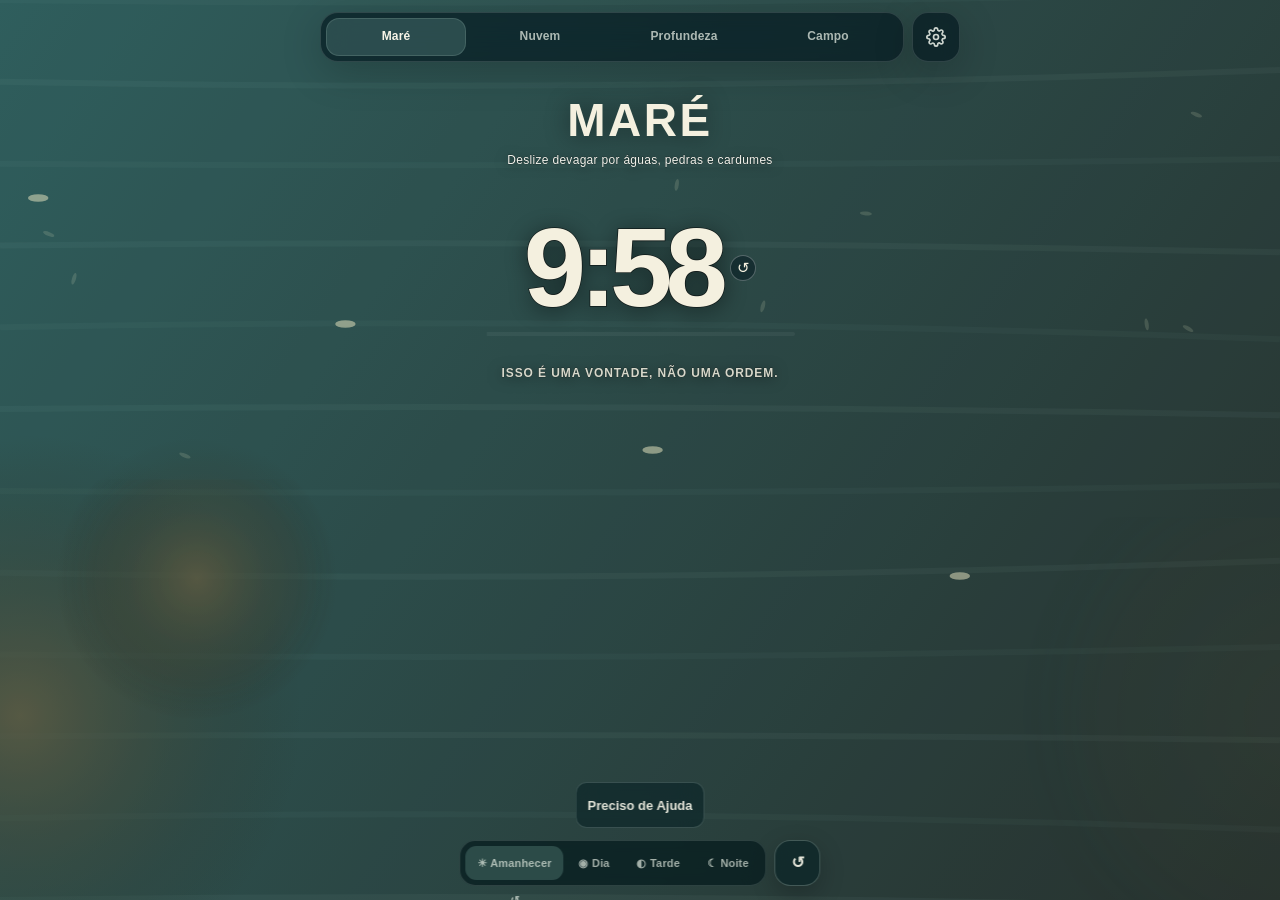
==== commit 5702797e: "Unify bottom rail controls" ====
--- a/low.html
+++ b/low.html
@@ -1,16 +1,16 @@
 <!doctype html><html lang="pt-BR"><head><meta charset="utf-8"><meta name="viewport" content="width=device-width,initial-scale=1,viewport-fit=cover,user-scalable=no"><link rel="icon" href="assets/favicon-32.png" type="image/png" sizes="32x32"><link rel="apple-touch-icon" href="assets/apple-touch-icon.png" sizes="180x180"><link rel="manifest" href="site.webmanifest"><title>Serenia — Low</title><style>
-:root{color-scheme:dark}*{box-sizing:border-box}html,body,#app{width:100%;height:100%;margin:0;overflow:hidden}body{background:#041820;color:#f4f0df;font-family:-apple-system,BlinkMacSystemFont,"Segoe UI",sans-serif}canvas{position:absolute;inset:0;width:100%;height:100%;touch-action:none}.top-header{position:fixed;z-index:5;top:max(12px,env(safe-area-inset-top));left:12px;right:12px;display:flex;align-items:center;gap:8px;max-width:640px;margin:0 auto;pointer-events:none}.top-header>*{pointer-events:auto}.top{flex:1 1 0;min-width:0;display:flex;gap:3px;padding:5px;border:1px solid #ffffff25;border-radius:18px;background:#041920b8;backdrop-filter:blur(12px)}.top button{flex:1;min-width:0;border:0;border-radius:12px;padding:8px 2px;color:#dbe5de;background:transparent;font-size:11px;font-weight:760;white-space:nowrap}.top button[aria-pressed=true]{background:#83b5aa42;color:#fffbed}.settings-btn{align-self:stretch;width:44px;min-width:44px;display:flex;align-items:center;justify-content:center;border:1px solid #ffffff25;border-radius:16px;background:#041920b8;backdrop-filter:blur(12px);color:#dbe5de;cursor:pointer;padding:0;transition:background 200ms,color 200ms,transform 120ms}.settings-btn:hover{background:#83b5aa42;color:#fff}.settings-btn:active{transform:scale(.95)}.settings-modal{position:fixed;inset:0;z-index:100;display:flex;align-items:center;justify-content:center;opacity:0;pointer-events:none;transition:opacity 220ms ease}.settings-modal.is-open{opacity:1;pointer-events:auto}.settings-backdrop{position:absolute;inset:0;background:rgba(1,10,16,.72);backdrop-filter:blur(16px);-webkit-backdrop-filter:blur(16px)}.settings-dialog{position:relative;z-index:1;width:min(92vw,420px);max-height:min(88vh,620px);overflow-y:auto;background:rgba(4,24,33,.94);border:1px solid rgba(226,244,235,.22);border-radius:24px;padding:22px 20px;box-shadow:0 20px 60px rgba(0,0,0,.55);display:flex;flex-direction:column;gap:16px;transform:translateY(12px) scale(.98);transition:transform 220ms cubic-bezier(.16,1,.3,1);-webkit-overflow-scrolling:touch}.settings-modal.is-open .settings-dialog{transform:translateY(0) scale(1)}.settings-header{display:flex;align-items:center;justify-content:space-between;padding-bottom:4px;border-bottom:1px solid rgba(226,244,235,.12)}.settings-title{margin:0;font-size:17px;font-weight:750;color:#fffbed;letter-spacing:.02em}.settings-close{width:32px;height:32px;display:flex;align-items:center;justify-content:center;border:1px solid rgba(226,244,235,.18);border-radius:50%;background:rgba(255,255,255,.06);color:rgba(240,246,237,.8);font-size:14px;cursor:pointer;transition:background 150ms,color 150ms}.settings-close:hover{background:rgba(255,255,255,.14);color:#fff}.settings-body{display:flex;flex-direction:column;gap:16px}.settings-section{display:flex;flex-direction:column;gap:7px}.settings-section-header{display:flex;align-items:center;justify-content:space-between}.settings-section-title{font-size:11px;font-weight:750;text-transform:uppercase;letter-spacing:.08em;color:rgba(224,240,232,.75)}.settings-badge{font-size:9px;font-weight:700;text-transform:uppercase;letter-spacing:.06em;padding:2px 7px;border-radius:999px;background:rgba(143,188,174,.18);color:#9cd4c5}.settings-desc{margin:0;font-size:11px;line-height:1.42;color:rgba(244,240,223,.68)}.settings-segment{display:flex;gap:4px;padding:3px;border-radius:14px;background:rgba(2,14,20,.6);border:1px solid rgba(226,244,235,.14)}.settings-pill{flex:1;min-width:0;min-height:36px;display:flex;align-items:center;justify-content:center;border:0;border-radius:11px;background:transparent;color:rgba(240,246,237,.7);font-size:11px;font-weight:700;letter-spacing:.03em;text-decoration:none;cursor:pointer;transition:background 160ms,color 160ms}.settings-pill:hover{color:#fff;background:rgba(255,255,255,.05)}.settings-pill.is-active,.settings-pill[aria-current="page"],.settings-pill[aria-pressed="true"],.settings-pill[aria-selected="true"]{background:rgba(128,181,171,.28);color:#fffbed;box-shadow:inset 0 0 0 1px rgba(213,237,226,.18)}.settings-toggles{display:flex;flex-direction:column;gap:8px}.settings-toggle-row{display:flex;align-items:center;justify-content:space-between;padding:9px 12px;border-radius:14px;background:rgba(2,14,20,.5);border:1px solid rgba(226,244,235,.12)}.settings-toggle-info{display:flex;flex-direction:column;gap:2px}.settings-toggle-name{font-size:12px;font-weight:700;color:#f4f0df}.settings-toggle-sub{font-size:10px;color:rgba(244,240,223,.55)}.settings-icon-btn{width:38px;height:38px;display:flex;align-items:center;justify-content:center;border-radius:12px;border:1px solid rgba(226,244,235,.18);background:rgba(128,181,171,.24);color:#fffbed;cursor:pointer;transition:background 160ms,color 160ms,transform 100ms}.settings-icon-btn.is-muted{background:rgba(255,255,255,.06);border-color:rgba(255,255,255,.12);color:rgba(240,246,237,.4)}.settings-icon-btn:active{transform:scale(.95)}.content{position:fixed;z-index:2;inset:max(96px,calc(env(safe-area-inset-top) + 72px)) 24px max(28px,env(safe-area-inset-bottom));display:flex;flex-direction:column;align-items:center;text-align:center;pointer-events:none}h1{margin:0;font-size:clamp(29px,8vw,46px);font-weight:750;letter-spacing:.045em;line-height:1.08;text-transform:uppercase;text-shadow:0 2px 20px #000;min-height:0}.hint{height:34px;margin:6px 0 0;color:#fffef8;font-size:12px;line-height:1.35;letter-spacing:.025em;-webkit-text-stroke:.6px #000b;display:flex;align-items:flex-start;justify-content:center;text-align:center}.space{flex:1}.timer-row{display:flex;align-items:center;justify-content:center;gap:9px;margin:0}.timer{margin:0;font-size:clamp(64px,19vw,112px);font-weight:600;letter-spacing:-.07em;line-height:.9;-webkit-text-stroke:1.5px #000a}.bar{width:clamp(210px,48vw,310px);height:4px;margin-top:14px}.bar i{--cleared-progress:0%;display:block;width:100%;height:100%;border-radius:99px;background:linear-gradient(to right,transparent 0,transparent var(--cleared-progress),#ffffff0d calc(var(--cleared-progress) + .5%),#ffffff0d 100%)}.prompt{height:34px;max-width:330px;margin:20px 0 0;font-size:12px;font-weight:750;letter-spacing:.11em;text-transform:uppercase;-webkit-text-stroke:.55px #000b;display:flex;align-items:center;justify-content:center;text-align:center}.note{position:fixed;z-index:4;bottom:max(14px,env(safe-area-inset-bottom));left:50%;transform:translateX(-50%);margin:0;padding:8px 12px;border:1px solid #ffffff22;border-radius:999px;background:#041920a8;color:#d3e0d8;font-size:10px;white-space:nowrap}
-</style></head><body><div id="app"><canvas id="canvas"></canvas><header class="top-header"><nav class="top"><button data-mode="drift" data-i18n="nav_drift">Maré</button><button data-mode="ink" data-i18n="nav_ink">Nuvem</button><button data-mode="depths" data-i18n="nav_depths">Profundeza</button><button data-mode="grass" data-i18n="nav_grass">Campo</button></nav><button class="settings-btn" id="settingsBtn" type="button" aria-label="Configurações" data-i18n-aria-label="settings_title" data-i18n-title="settings_title" title="Configurações"><svg viewBox="0 0 24 24" width="20" height="20" fill="none" stroke="currentColor" stroke-width="2" stroke-linecap="round" stroke-linejoin="round" aria-hidden="true"><circle cx="12" cy="12" r="3"></circle><path d="M19.4 15a1.65 1.65 0 0 0 .33 1.82l.06.06a2 2 0 0 1 0 2.83 2 2 0 0 1-2.83 0l-.06-.06a1.65 1.65 0 0 0-1.82-.33 1.65 1.65 0 0 0-1 1.51V21a2 2 0 0 1-2 2 2 2 0 0 1-2-2v-.09A1.65 1.65 0 0 0 9 19.4a1.65 1.65 0 0 0-1.82.33l-.06.06a2 2 0 0 1-2.83 0 2 2 0 0 1 0-2.83l.06-.06a1.65 1.65 0 0 0 .33-1.82 1.65 1.65 0 0 0-1.51-1H3a2 2 0 0 1-2-2 2 2 0 0 1 2-2h.09A1.65 1.65 0 0 0 4.6 9a1.65 1.65 0 0 0-.33-1.82l-.06-.06a2 2 0 0 1 0-2.83 2 2 0 0 1 2.83 0l.06.06a1.65 1.65 0 0 0 1.82.33H9a1.65 1.65 0 0 0 1-1.51V3a2 2 0 0 1 2-2 2 2 0 0 1 2 2v.09a1.65 1.65 0 0 0 1 1.51 1.65 1.65 0 0 0 1.82-.33l.06-.06a2 2 0 0 1 2.83 0 2 2 0 0 1 0 2.83l-.06.06a1.65 1.65 0 0 0-.33 1.82V9a1.65 1.65 0 0 0 1.51 1H21a2 2 0 0 1 2 2 2 2 0 0 1-2 2h-.09a1.65 1.65 0 0 0-1.51 1z"></path></svg></button></header><aside class="settings-modal" id="settingsModal" aria-hidden="true" hidden><div class="settings-backdrop" id="settingsBackdrop"></div><div class="settings-dialog" role="dialog" aria-modal="true" aria-labelledby="settingsTitle"><div class="settings-header"><h2 class="settings-title" id="settingsTitle" data-i18n="settings_title">Configurações</h2><button class="settings-close" id="settingsClose" type="button" aria-label="Fechar" data-i18n-aria-label="settings_close">✕</button></div><div class="settings-body"><div class="settings-section"><label class="settings-section-title" data-i18n="settings_quality_title">Qualidade Gráfica</label><p class="settings-desc" data-i18n="settings_quality_desc">Se o seu dispositivo não estiver exibindo corretamente ou consumir muita bateria, altere a qualidade gráfica.</p><div class="settings-segment quality-switch" id="settingsQualitySwitch"><a class="settings-pill" href="index.html" data-profile="high">High</a><a class="settings-pill" href="mid.html" data-profile="mid">Mid</a><a class="settings-pill is-active" href="low.html" data-profile="low" aria-current="page">Low</a></div></div><div class="settings-section"><label class="settings-section-title" data-i18n="settings_timer_title">Duração da Sessão</label><div class="settings-segment timer-switch" id="settingsTimerSwitch"><button type="button" class="settings-pill" data-minutes="5">5 min</button><button type="button" class="settings-pill is-active" data-minutes="10" aria-pressed="true">10 min</button><button type="button" class="settings-pill" data-minutes="15">15 min</button><button type="button" class="settings-pill" data-minutes="20">20 min</button></div></div><div class="settings-section"><label class="settings-section-title" data-i18n="settings_lang_title">Idioma</label><div class="settings-segment lang-switch" id="settingsLangSwitch"><button type="button" class="settings-pill is-active" data-lang="pt" aria-pressed="true">Português</button><button type="button" class="settings-pill" data-lang="en">English</button></div></div><div class="settings-section"><div class="settings-section-header"><label class="settings-section-title" data-i18n="settings_audio_title">Sons e Áudio</label></div><div class="settings-toggles"><div class="settings-toggle-row"><div class="settings-toggle-info"><span class="settings-toggle-name" data-i18n="settings_audio_bg">Áudio Ambiente</span><span class="settings-toggle-sub" data-i18n="settings_audio_bg_desc">Som ambiente e atmosfera</span></div><button type="button" class="settings-icon-btn is-active" id="audioToggleBtn" aria-label="Alternar áudio ambiente" data-i18n-aria-label="settings_audio_bg_toggle" aria-pressed="true"><svg class="icon-on" viewBox="0 0 24 24" width="18" height="18" fill="none" stroke="currentColor" stroke-width="2" stroke-linecap="round" stroke-linejoin="round" aria-hidden="true"><polygon points="11 5 6 9 2 9 2 15 6 15 11 19 11 5"></polygon><path d="M19.07 4.93a10 10 0 0 1 0 14.14M15.54 8.46a5 5 0 0 1 0 7.07"></path></svg><svg class="icon-off" viewBox="0 0 24 24" width="18" height="18" fill="none" stroke="currentColor" stroke-width="2" stroke-linecap="round" stroke-linejoin="round" aria-hidden="true" style="display:none"><polygon points="11 5 6 9 2 9 2 15 6 15 11 19 11 5"></polygon><line x1="23" y1="9" x2="17" y2="15"></line><line x1="17" y1="9" x2="23" y2="15"></line></svg></button></div><div class="settings-toggle-row"><div class="settings-toggle-info"><span class="settings-toggle-name" data-i18n="settings_audio_sfx">Efeitos ao Tocar</span><span class="settings-toggle-sub" data-i18n="settings_audio_sfx_desc">Feedback sonoro ao tocar e deslizar</span></div><button type="button" class="settings-icon-btn is-active" id="sfxToggleBtn" aria-label="Alternar efeitos sonoros" data-i18n-aria-label="settings_audio_sfx_toggle" aria-pressed="true"><svg class="icon-on" viewBox="0 0 24 24" width="18" height="18" fill="none" stroke="currentColor" stroke-width="2" stroke-linecap="round" stroke-linejoin="round" aria-hidden="true"><path d="M12 2v4m0 12v4M4.93 4.93l2.83 2.83m8.48 8.48l2.83 2.83M2 12h4m12 0h4M4.93 19.07l2.83-2.83m8.48-8.48l2.83-2.83"></path></svg><svg class="icon-off" viewBox="0 0 24 24" width="18" height="18" fill="none" stroke="currentColor" stroke-width="2" stroke-linecap="round" stroke-linejoin="round" aria-hidden="true" style="display:none"><circle cx="12" cy="12" r="9"></circle><line x1="4.93" y1="4.93" x2="19.07" y2="19.07"></line></svg></button></div></div></div></div></div></aside><section class="content"><h1 id="title">MARÉ</h1><p class="hint" id="hint">Deslize devagar por águas, pedras e cardumes</p><div class="space"></div><div class="timer-row"><p class="timer" id="timer">10:00</p><button class="fallback-reset" type="button" title="Reiniciar 10 minutos">↺</button></div><div class="bar"><i id="bar"></i></div><p class="prompt">RECONHEÇA: “ISSO É UMA VONTADE.”</p><div class="space"></div></section></div><script>
+:root{color-scheme:dark}*{box-sizing:border-box}html,body,#app{width:100%;height:100%;margin:0;overflow:hidden}body{background:#041820;color:#f4f0df;font-family:-apple-system,BlinkMacSystemFont,"Segoe UI",sans-serif}canvas{position:absolute;inset:0;width:100%;height:100%;touch-action:none}.top-header{position:fixed;z-index:5;top:max(12px,env(safe-area-inset-top));left:12px;right:12px;display:flex;align-items:center;gap:8px;max-width:640px;margin:0 auto;pointer-events:none}.top-header>*{pointer-events:auto}.top{flex:1 1 0;min-width:0;display:flex;gap:3px;padding:5px;border:1px solid #ffffff25;border-radius:18px;background:#041920b8;backdrop-filter:blur(12px)}.top button{flex:1;min-width:0;border:0;border-radius:12px;padding:8px 2px;color:#dbe5de;background:transparent;font-size:11px;font-weight:760;white-space:nowrap}.top button[aria-pressed=true]{background:#83b5aa42;color:#fffbed}.settings-btn{align-self:stretch;width:44px;min-width:44px;display:flex;align-items:center;justify-content:center;border:1px solid #ffffff25;border-radius:16px;background:#041920b8;backdrop-filter:blur(12px);color:#dbe5de;cursor:pointer;padding:0;transition:background 200ms,color 200ms,transform 120ms}.settings-btn:hover{background:#83b5aa42;color:#fff}.settings-btn:active{transform:scale(.95)}.settings-modal{position:fixed;inset:0;z-index:100;display:flex;align-items:center;justify-content:center;opacity:0;pointer-events:none;transition:opacity 220ms ease}.settings-modal.is-open{opacity:1;pointer-events:auto}.settings-backdrop{position:absolute;inset:0;background:rgba(1,10,16,.72);backdrop-filter:blur(16px);-webkit-backdrop-filter:blur(16px)}.settings-dialog{position:relative;z-index:1;width:min(92vw,420px);max-height:min(88vh,620px);overflow-y:auto;background:rgba(4,24,33,.94);border:1px solid rgba(226,244,235,.22);border-radius:24px;padding:22px 20px;box-shadow:0 20px 60px rgba(0,0,0,.55);display:flex;flex-direction:column;gap:16px;transform:translateY(12px) scale(.98);transition:transform 220ms cubic-bezier(.16,1,.3,1);-webkit-overflow-scrolling:touch}.settings-modal.is-open .settings-dialog{transform:translateY(0) scale(1)}.settings-header{display:flex;align-items:center;justify-content:space-between;padding-bottom:4px;border-bottom:1px solid rgba(226,244,235,.12)}.settings-title{margin:0;font-size:17px;font-weight:750;color:#fffbed;letter-spacing:.02em}.settings-close{width:32px;height:32px;display:flex;align-items:center;justify-content:center;border:1px solid rgba(226,244,235,.18);border-radius:50%;background:rgba(255,255,255,.06);color:rgba(240,246,237,.8);font-size:14px;cursor:pointer;transition:background 150ms,color 150ms}.settings-close:hover{background:rgba(255,255,255,.14);color:#fff}.settings-body{display:flex;flex-direction:column;gap:16px}.settings-section{display:flex;flex-direction:column;gap:7px}.settings-section-header{display:flex;align-items:center;justify-content:space-between}.settings-section-title{font-size:11px;font-weight:750;text-transform:uppercase;letter-spacing:.08em;color:rgba(224,240,232,.75)}.settings-badge{font-size:9px;font-weight:700;text-transform:uppercase;letter-spacing:.06em;padding:2px 7px;border-radius:999px;background:rgba(143,188,174,.18);color:#9cd4c5}.settings-desc{margin:0;font-size:11px;line-height:1.42;color:rgba(244,240,223,.68)}.settings-segment{display:flex;gap:4px;padding:3px;border-radius:14px;background:rgba(2,14,20,.6);border:1px solid rgba(226,244,235,.14)}.settings-pill{flex:1;min-width:0;min-height:36px;display:flex;align-items:center;justify-content:center;border:0;border-radius:11px;background:transparent;color:rgba(240,246,237,.7);font-size:16px;font-weight:700;letter-spacing:.03em;text-decoration:none;cursor:pointer;transition:background 160ms,color 160ms}.settings-pill:hover{color:#fff;background:rgba(255,255,255,.05)}.settings-pill.is-active,.settings-pill[aria-current="page"],.settings-pill[aria-pressed="true"],.settings-pill[aria-selected="true"]{background:rgba(128,181,171,.28);color:#fffbed;box-shadow:inset 0 0 0 1px rgba(213,237,226,.18)}.settings-toggles{display:flex;flex-direction:column;gap:8px}.settings-toggle-row{display:flex;align-items:center;justify-content:space-between;padding:9px 12px;border-radius:14px;background:rgba(2,14,20,.5);border:1px solid rgba(226,244,235,.12)}.settings-toggle-info{display:flex;flex-direction:column;gap:2px}.settings-toggle-name{font-size:12px;font-weight:700;color:#f4f0df}.settings-toggle-sub{font-size:10px;color:rgba(244,240,223,.55)}.settings-icon-btn{width:38px;height:38px;display:flex;align-items:center;justify-content:center;border-radius:12px;border:1px solid rgba(226,244,235,.18);background:rgba(128,181,171,.24);color:#fffbed;cursor:pointer;transition:background 160ms,color 160ms,transform 100ms}.settings-icon-btn.is-muted{background:rgba(255,255,255,.06);border-color:rgba(255,255,255,.12);color:rgba(240,246,237,.4)}.settings-icon-btn:active{transform:scale(.95)}.content{position:fixed;z-index:2;inset:max(96px,calc(env(safe-area-inset-top) + 72px)) 24px max(28px,env(safe-area-inset-bottom));display:flex;flex-direction:column;align-items:center;text-align:center;pointer-events:none}h1{margin:0;font-size:clamp(29px,8vw,46px);font-weight:750;letter-spacing:.045em;line-height:1.08;text-transform:uppercase;text-shadow:0 2px 20px #000;min-height:0}.hint{height:34px;margin:6px 0 0;color:#fffef8;font-size:12px;line-height:1.35;letter-spacing:.025em;-webkit-text-stroke:.6px #000b;display:flex;align-items:flex-start;justify-content:center;text-align:center}.space{flex:1}.timer-row{display:flex;align-items:center;justify-content:center;gap:9px;margin:0}.timer{margin:0;font-size:clamp(64px,19vw,112px);font-weight:600;letter-spacing:-.07em;line-height:.9;-webkit-text-stroke:1.5px #000a}.bar{width:clamp(210px,48vw,310px);height:4px;margin-top:14px}.bar i{--cleared-progress:0%;display:block;width:100%;height:100%;border-radius:99px;background:linear-gradient(to right,transparent 0,transparent var(--cleared-progress),#ffffff0d calc(var(--cleared-progress) + .5%),#ffffff0d 100%)}.prompt{height:34px;max-width:330px;margin:20px 0 0;font-size:12px;font-weight:750;letter-spacing:.11em;text-transform:uppercase;-webkit-text-stroke:.55px #000b;display:flex;align-items:center;justify-content:center;text-align:center}.note{position:fixed;z-index:4;bottom:max(14px,env(safe-area-inset-bottom));left:50%;transform:translateX(-50%);margin:0;padding:8px 12px;border:1px solid #ffffff22;border-radius:999px;background:#041920a8;color:#d3e0d8;font-size:10px;white-space:nowrap}
+</style><link rel="stylesheet" href="assets/controls.css"></head><body><div id="app"><canvas id="canvas"></canvas><header class="top-header"><nav class="top"><button data-mode="drift" data-i18n="nav_drift">Maré</button><button data-mode="ink" data-i18n="nav_ink">Nuvem</button><button data-mode="depths" data-i18n="nav_depths">Profundeza</button><button data-mode="grass" data-i18n="nav_grass">Campo</button></nav><button class="settings-btn" id="settingsBtn" type="button" aria-label="Configurações" data-i18n-aria-label="settings_title" data-i18n-title="settings_title" title="Configurações"><svg viewBox="0 0 24 24" width="20" height="20" fill="none" stroke="currentColor" stroke-width="2" stroke-linecap="round" stroke-linejoin="round" aria-hidden="true"><circle cx="12" cy="12" r="3"></circle><path d="M19.4 15a1.65 1.65 0 0 0 .33 1.82l.06.06a2 2 0 0 1 0 2.83 2 2 0 0 1-2.83 0l-.06-.06a1.65 1.65 0 0 0-1.82-.33 1.65 1.65 0 0 0-1 1.51V21a2 2 0 0 1-2 2 2 2 0 0 1-2-2v-.09A1.65 1.65 0 0 0 9 19.4a1.65 1.65 0 0 0-1.82.33l-.06.06a2 2 0 0 1-2.83 0 2 2 0 0 1 0-2.83l.06-.06a1.65 1.65 0 0 0 .33-1.82 1.65 1.65 0 0 0-1.51-1H3a2 2 0 0 1-2-2 2 2 0 0 1 2-2h.09A1.65 1.65 0 0 0 4.6 9a1.65 1.65 0 0 0-.33-1.82l-.06-.06a2 2 0 0 1 0-2.83 2 2 0 0 1 2.83 0l.06.06a1.65 1.65 0 0 0 1.82.33H9a1.65 1.65 0 0 0 1-1.51V3a2 2 0 0 1 2-2 2 2 0 0 1 2 2v.09a1.65 1.65 0 0 0 1 1.51 1.65 1.65 0 0 0 1.82-.33l.06-.06a2 2 0 0 1 2.83 0 2 2 0 0 1 0 2.83l-.06.06a1.65 1.65 0 0 0-.33 1.82V9a1.65 1.65 0 0 0 1.51 1H21a2 2 0 0 1 2 2 2 2 0 0 1-2 2h-.09a1.65 1.65 0 0 0-1.51 1z"></path></svg></button></header><aside class="settings-modal" id="settingsModal" aria-hidden="true" hidden><div class="settings-backdrop" id="settingsBackdrop"></div><div class="settings-dialog" role="dialog" aria-modal="true" aria-labelledby="settingsTitle"><div class="settings-header"><h2 class="settings-title" id="settingsTitle" data-i18n="settings_title">Configurações</h2><button class="settings-close" id="settingsClose" type="button" aria-label="Fechar" data-i18n-aria-label="settings_close">✕</button></div><div class="settings-body"><div class="settings-section"><label class="settings-section-title" data-i18n="settings_quality_title">Qualidade Gráfica</label><p class="settings-desc" data-i18n="settings_quality_desc">Se o seu dispositivo não estiver exibindo corretamente ou consumir muita bateria, altere a qualidade gráfica.</p><div class="settings-segment quality-switch" id="settingsQualitySwitch"><a class="settings-pill" href="index.html" data-profile="high">High</a><a class="settings-pill" href="mid.html" data-profile="mid">Mid</a><a class="settings-pill is-active" href="low.html" data-profile="low" aria-current="page">Low</a></div></div><div class="settings-section"><label class="settings-section-title" data-i18n="settings_timer_title">Duração da Sessão</label><div class="settings-segment timer-switch" id="settingsTimerSwitch"><button type="button" class="settings-pill" data-minutes="5">5 min</button><button type="button" class="settings-pill is-active" data-minutes="10" aria-pressed="true">10 min</button><button type="button" class="settings-pill" data-minutes="15">15 min</button><button type="button" class="settings-pill" data-minutes="20">20 min</button></div></div><div class="settings-section"><label class="settings-section-title" data-i18n="settings_lang_title">Idioma</label><div class="settings-segment lang-switch" id="settingsLangSwitch"><button type="button" class="settings-pill is-active" data-lang="pt" aria-pressed="true">Português</button><button type="button" class="settings-pill" data-lang="en">English</button></div></div><div class="settings-section"><div class="settings-section-header"><label class="settings-section-title" data-i18n="settings_audio_title">Sons e Áudio</label></div><div class="settings-toggles"><div class="settings-toggle-row"><div class="settings-toggle-info"><span class="settings-toggle-name" data-i18n="settings_audio_bg">Áudio Ambiente</span><span class="settings-toggle-sub" data-i18n="settings_audio_bg_desc">Som ambiente e atmosfera</span></div><button type="button" class="settings-icon-btn is-active" id="audioToggleBtn" aria-label="Alternar áudio ambiente" data-i18n-aria-label="settings_audio_bg_toggle" aria-pressed="true"><svg class="icon-on" viewBox="0 0 24 24" width="18" height="18" fill="none" stroke="currentColor" stroke-width="2" stroke-linecap="round" stroke-linejoin="round" aria-hidden="true"><polygon points="11 5 6 9 2 9 2 15 6 15 11 19 11 5"></polygon><path d="M19.07 4.93a10 10 0 0 1 0 14.14M15.54 8.46a5 5 0 0 1 0 7.07"></path></svg><svg class="icon-off" viewBox="0 0 24 24" width="18" height="18" fill="none" stroke="currentColor" stroke-width="2" stroke-linecap="round" stroke-linejoin="round" aria-hidden="true" style="display:none"><polygon points="11 5 6 9 2 9 2 15 6 15 11 19 11 5"></polygon><line x1="23" y1="9" x2="17" y2="15"></line><line x1="17" y1="9" x2="23" y2="15"></line></svg></button></div><div class="settings-toggle-row"><div class="settings-toggle-info"><span class="settings-toggle-name" data-i18n="settings_audio_sfx">Efeitos ao Tocar</span><span class="settings-toggle-sub" data-i18n="settings_audio_sfx_desc">Feedback sonoro ao tocar e deslizar</span></div><button type="button" class="settings-icon-btn is-active" id="sfxToggleBtn" aria-label="Alternar efeitos sonoros" data-i18n-aria-label="settings_audio_sfx_toggle" aria-pressed="true"><svg class="icon-on" viewBox="0 0 24 24" width="18" height="18" fill="none" stroke="currentColor" stroke-width="2" stroke-linecap="round" stroke-linejoin="round" aria-hidden="true"><path d="M12 2v4m0 12v4M4.93 4.93l2.83 2.83m8.48 8.48l2.83 2.83M2 12h4m12 0h4M4.93 19.07l2.83-2.83m8.48-8.48l2.83-2.83"></path></svg><svg class="icon-off" viewBox="0 0 24 24" width="18" height="18" fill="none" stroke="currentColor" stroke-width="2" stroke-linecap="round" stroke-linejoin="round" aria-hidden="true" style="display:none"><circle cx="12" cy="12" r="9"></circle><line x1="4.93" y1="4.93" x2="19.07" y2="19.07"></line></svg></button></div></div></div></div></div></aside><section class="content"><h1 id="title">MARÉ</h1><p class="hint" id="hint">Deslize devagar por águas, pedras e cardumes</p><div class="space"></div><div class="timer-row"><p class="timer" id="timer">10:00</p><button class="fallback-reset" type="button" title="Reiniciar 10 minutos">↺</button></div><div class="bar"><i id="bar"></i></div><p class="prompt">RECONHEÇA: “ISSO É UMA VONTADE.”</p><div class="space"></div></section></div><script>
 (()=>{'use strict';const $=s=>document.querySelector(s),c=$('#canvas'),x=c.getContext('2d',{alpha:false}),title=$('#title'),hint=$('#hint'),timer=$('#timer'),bar=$('#bar'),L={drift:['MARÉ','Deslize devagar por águas, pedras e cardumes'],ink:['NUVEM','Toque e arraste para soltar fumaça']};const SESSION_KEY='serenia-session-minutes',SESSION_OPTIONS=[5,10,15,20];let mode='drift',last=0,elapsed=0,marks=[],drops=[],sessionSeconds=600;try{const stored=Number(localStorage.getItem(SESSION_KEY));if(SESSION_OPTIONS.includes(stored))sessionSeconds=stored*60}catch{}function renderTimer(){const left=Math.max(0,sessionSeconds-elapsed);timer.textContent=`${Math.floor(left/60)}:${String(left%60).padStart(2,'0')}`;bar.style.setProperty('--cleared-progress',`${((sessionSeconds-left)/sessionSeconds)*100}%`)}function fit(){if(c.width!==innerWidth||c.height!==innerHeight){c.width=innerWidth;c.height=innerHeight}}function water(w,h,t,drift){let g=x.createLinearGradient(0,0,w,h);g.addColorStop(0,'#0e4e5b');g.addColorStop(1,'#041923');x.fillStyle=g;x.fillRect(0,0,w,h);for(let i=0;i<12;i++){let y=i*h/11,o=Math.sin(t*.0003+i)*12;x.strokeStyle=`rgba(150,219,205,${.035+(i%2)*.016})`;x.lineWidth=6;x.beginPath();x.moveTo(0,y);x.quadraticCurveTo(w*.5,y+o,w,y-o);x.stroke()}const sceneRocks=window.__portableOceanRocks||[[.18,.29,.2],[.74,.23,.17],[.5,.63,.23],[.1,.84,.16],[.85,.78,.19]];sceneRocks.forEach(a=>{let driftX=drift?t*.000014:0,px=(a[0]*w-driftX+w)%w,py=a[1]*h,q=x.createRadialGradient(px,py,0,px,py,a[2]*w);q.addColorStop(0,'rgba(65,73,59,.9)');q.addColorStop(1,'rgba(7,30,34,0)');x.fillStyle=q;x.fillRect(px-a[2]*w,py-a[2]*w,a[2]*w*2,a[2]*w*2)})}function draw(t){requestAnimationFrame(draw);if(document.hidden||t-last<66)return;last=t;fit();let w=c.width,h=c.height;if(mode==='drift'){water(w,h,t,true);const sceneRocks=window.__portableOceanRocks||[];for(let i=0;i<5;i++){let fx=(i*.24+t*.000012)%1,fy=.22+i*.14;if(sceneRocks.some(a=>{let dx=fx-a[0],dy=(fy-a[1])/.72;return dx*dx+dy*dy<(a[2]*1.28)**2}))continue;x.fillStyle='rgba(222,230,203,.55)';x.beginPath();x.ellipse(fx*w,fy*h,w*.008,w*.003,0,0,7);x.fill()}}else if(mode==='ink'){x.fillStyle='#082934';x.fillRect(0,0,w,h)}}requestAnimationFrame(draw);document.querySelectorAll('[data-mode]').forEach(b=>b.onclick=()=>{mode=b.dataset.mode;document.querySelectorAll('[data-mode]').forEach(q=>q.setAttribute('aria-pressed',q===b));[title.textContent,hint.textContent]=L[mode];marks=[];drops=[]});addEventListener('guided-reset',event=>{const seconds=Number(event.detail?.seconds);if(Number.isFinite(seconds)&&seconds>0)sessionSeconds=seconds;else try{const stored=Number(localStorage.getItem(SESSION_KEY));if(SESSION_OPTIONS.includes(stored))sessionSeconds=stored*60}catch{}elapsed=0;renderTimer()});renderTimer();setInterval(()=>{elapsed=Math.min(sessionSeconds,elapsed+1);renderTimer()},1000)})();
 </script><style>[data-mode="depths"],[data-mode="grass"]{display:block!important}.quality-fix{position:fixed;inset:0;z-index:1;width:100%;height:100%;pointer-events:none}</style><script>
 /* Low version of the same interaction rules: High Depths/Grass links, coloured Fumaça, water-only wavy rings, and moving water fish. */
 addEventListener('load',()=>{const c=document.querySelector('.fallback-controls');setInterval(()=>{if(document.querySelector('[data-mode][aria-pressed="true"]')?.dataset.mode==='ink')c.hidden=false},60)});
-addEventListener('load',()=>setTimeout(()=>{const frame=document.querySelector('.high-scene'),app=document.querySelector('#app'),base=document.querySelector('#canvas'),ctl=document.querySelector('.fallback-controls');if(frame)app.prepend(frame);const mar=ctl.innerHTML,smoke={pt:['◉ Lagoa','◉ Âmbar','◉ Violeta','◉ Espuma do Mar','◉ Índigo','◉ Amanhecer','◉ Sálvia','◉ Coral','◉ Luar','◉ Névoa'],en:['◉ Lagoon','◉ Amber','◉ Violet','◉ Seafoam','◉ Indigo','◉ Dawn','◉ Sage','◉ Coral','◉ Moonlit','◉ Mist']},smokeHue=[0,25,55,85,115,145,180,215,255,295];let n=0;const smokeLabel=()=>smoke[window.__currentLang==='en'?'en':'pt'][n];addEventListener('serenia-languagechange',()=>{const b=ctl.querySelector('[data-smoke]');if(b)b.textContent=smokeLabel()});setInterval(()=>{const m=document.querySelector('[data-mode][aria-pressed="true"]')?.dataset.mode;if(m==='ink'){ctl.hidden=false;if(!ctl.querySelector('[data-smoke]'))ctl.innerHTML=`<button data-smoke>${smokeLabel()}</button>`;base.style.filter='none'}else if(m==='drift'){if(!ctl.querySelector('[data-shift]'))ctl.innerHTML=mar;document.querySelectorAll('.quality-fix').forEach(x=>x.style.opacity='.18')}else{document.querySelectorAll('.quality-fix').forEach(x=>x.style.opacity='1')}},180);ctl.addEventListener('click',e=>{if(!e.target.closest('[data-smoke]'))return;n=(n+1)%smoke.pt.length;ctl.querySelector('[data-smoke]').textContent=smokeLabel();document.querySelectorAll('.quality-fix').forEach(x=>x.style.filter=`hue-rotate(${smokeHue[n]}deg)`);base.style.filter=`hue-rotate(${smokeHue[n]}deg)`})},0));
+addEventListener('load',()=>setTimeout(()=>{const frame=document.querySelector('.high-scene'),app=document.querySelector('#app'),base=document.querySelector('#canvas'),ctl=document.querySelector('.fallback-controls');if(frame)app.prepend(frame);const mar=ctl.innerHTML,smoke={pt:['🎨 Lagoa','🎨 Âmbar','🎨 Violeta','🎨 Espuma do Mar','🎨 Índigo','🎨 Amanhecer','🎨 Sálvia','🎨 Coral','🎨 Luar','🎨 Névoa'],en:['🎨 Lagoon','🎨 Amber','🎨 Violet','🎨 Seafoam','🎨 Indigo','🎨 Dawn','🎨 Sage','🎨 Coral','🎨 Moonlit','🎨 Mist']},smokeHue=[0,25,55,85,115,145,180,215,255,295];let n=0;const smokeLabel=()=>smoke[window.__currentLang==='en'?'en':'pt'][n];addEventListener('serenia-languagechange',()=>{const b=ctl.querySelector('[data-smoke]');if(b)b.textContent=smokeLabel()});setInterval(()=>{const m=document.querySelector('[data-mode][aria-pressed="true"]')?.dataset.mode;if(m==='ink'){ctl.hidden=false;if(!ctl.querySelector('[data-smoke]'))ctl.innerHTML=`<button data-smoke>${smokeLabel()}</button>`;base.style.filter='none'}else if(m==='drift'){if(!ctl.querySelector('[data-shift]'))ctl.innerHTML=mar;document.querySelectorAll('.quality-fix').forEach(x=>x.style.opacity='.18')}else{document.querySelectorAll('.quality-fix').forEach(x=>x.style.opacity='1')}},180);ctl.addEventListener('click',e=>{if(!e.target.closest('[data-smoke]'))return;n=(n+1)%smoke.pt.length;ctl.querySelector('[data-smoke]').textContent=smokeLabel();document.querySelectorAll('.quality-fix').forEach(x=>x.style.filter=`hue-rotate(${smokeHue[n]}deg)`);base.style.filter=`hue-rotate(${smokeHue[n]}deg)`})},0));
 addEventListener('load',()=>{const style=document.createElement('style');style.textContent=`body{font-family:"Avenir Next","Helvetica Neue",Arial,sans-serif}h1{font-family:"Avenir Next","Helvetica Neue",Arial,sans-serif;font-weight:750;text-shadow:0 2px 24px rgba(0,0,0,.45)}.timer{font-family:"Avenir Next","Helvetica Neue",Arial,sans-serif;font-variant-numeric:tabular-nums;-webkit-text-stroke:1.5px rgba(0,0,0,.62);paint-order:stroke fill;text-shadow:0 3px 24px rgba(0,0,0,.44)}.prompt{color:rgba(244,241,226,.86);-webkit-text-stroke:.55px rgba(0,0,0,.7);paint-order:stroke fill;text-shadow:0 2px 14px rgba(0,0,0,.6)}.hint{color:rgba(255,255,248,.94);-webkit-text-stroke:.6px rgba(0,0,0,.78);paint-order:stroke fill;text-shadow:0 2px 12px rgba(0,0,0,.55)}.high-scene{position:fixed;inset:0;z-index:0;width:100%;height:100%;border:0;background:#041820}.high-scene.palette-open{z-index:20!important}`;document.head.append(style);const base=document.querySelector('#canvas'),frame=document.createElement('iframe'),title=document.querySelector('#title'),hint=document.querySelector('#hint');frame.className='high-scene';frame.hidden=true;document.body.prepend(frame);window.addEventListener('message',e=>{if(e.source!==frame.contentWindow||e.data?.type!=='pausa-palette')return;frame.classList.toggle('palette-open',!!e.data.open)});function high(kind){document.querySelectorAll('[data-mode]').forEach(b=>b.setAttribute('aria-pressed',b.dataset.mode===kind));base.style.visibility='hidden';frame.hidden=false;const sfxMuted=localStorage.getItem('serenia-sfx-muted')==='true';frame.src=`index.html?mode=${kind==='depths'?'water':'grass'}&embed=1&fps=15&lang=${window.__currentLang||'pt'}&sfxMuted=${sfxMuted}`;const tFn=(typeof t==='function')?t:(k=>k);title.textContent=tFn(`title_${kind}`);hint.textContent=tFn(`hint_${kind}`);document.querySelector('.fallback-controls').hidden=true;document.querySelector('.tone-wash').style.display='none';document.querySelectorAll('.quality-fix').forEach(x=>x.style.display='none');const w2=document.querySelector('body > div[style*="background:#062d36"]');if(w2)w2.style.display='none';if(window.ambientSoundtrack)window.ambientSoundtrack.playMode(kind);if(typeof updateQualityLinks==='function')updateQualityLinks();}window.addEventListener('click',e=>{const b=e.target.closest('[data-mode="depths"],[data-mode="grass"]');if(!b)return;e.preventDefault();e.stopImmediatePropagation();high(b.dataset.mode)},true);for(const b of document.querySelectorAll('[data-mode="drift"],[data-mode="ink"]'))b.addEventListener('click',()=>{base.style.visibility='visible';frame.hidden=true;frame.classList.remove('palette-open');frame.src='about:blank';document.querySelectorAll('.quality-fix').forEach(x=>x.style.display='');document.querySelectorAll('.tone-wash').forEach(x=>x.style.display='');const w2=document.querySelector('body > div[style*="background:#062d36"]');if(w2)w2.style.display='';document.querySelectorAll('[data-mode]').forEach(v=>v.setAttribute('aria-pressed',v===b));if(window.ambientSoundtrack)window.ambientSoundtrack.playMode(b.dataset.mode);if(typeof updateQualityLinks==='function')updateQualityLinks();});});
 (()=>{if(!window.soundSynth){class CalmAudio{constructor(){this.ctx=null;this.master=null;this.filter=null;this.noiseBuffer=null;this.lastDragTime=0;this.grassNotes=[330,392,440,493.88,587.33,659.25];this.grassIdx=0;this.activeVoices=0;this.maxVoices=4;this.muted=false;const sfxParam=new URLSearchParams(location.search).get('sfxMuted');if(sfxParam!==null){this.muted=sfxParam==='true';}else{try{this.muted=localStorage.getItem('serenia-sfx-muted')==='true';}catch{}}}init(){if(this.ctx){if(this.ctx.state==='suspended')this.ctx.resume();return}const AudioCtx=window.AudioContext||window.webkitAudioContext;if(!AudioCtx)return;this.ctx=new AudioCtx();this.master=this.ctx.createGain();this.master.gain.value=0.0168;this.filter=this.ctx.createBiquadFilter();this.filter.type='lowpass';this.filter.frequency.value=2200;this.filter.Q.value=0.7;this.master.connect(this.filter);this.filter.connect(this.ctx.destination);const sampleRate=this.ctx.sampleRate,bufferSize=Math.floor(sampleRate*0.45);this.noiseBuffer=this.ctx.createBuffer(1,bufferSize,sampleRate);const data=this.noiseBuffer.getChannelData(0);let b0=0,b1=0,b2=0;for(let i=0;i<bufferSize;i++){const white=Math.random()*2-1;b0=0.99765*b0+white*0.099046;b1=0.963*b1+white*0.2965164;b2=0.57*b2+white*1.0526913;data[i]=(b0+b1+b2)*0.36}}playDrift(isDrag=false,isBig=false){if(!this.ctx||this.muted||this.activeVoices>=this.maxVoices)return;const now=this.ctx.currentTime,osc=this.ctx.createOscillator(),gain=this.ctx.createGain();const baseFreq=isBig?(145+Math.random()*25):(isDrag?(310+Math.random()*50):(410+Math.random()*60));const dur=isBig?0.26:(isDrag?0.08:0.11),vol=isBig?0.65:(isDrag?0.3:0.5);osc.type='sine';osc.frequency.setValueAtTime(baseFreq,now);osc.frequency.exponentialRampToValueAtTime(baseFreq*(isBig?0.55:0.68),now+dur);gain.gain.setValueAtTime(0.0001,now);gain.gain.linearRampToValueAtTime(vol,now+(isBig?0.03:0.007));gain.gain.exponentialRampToValueAtTime(0.0001,now+dur);osc.connect(gain);gain.connect(this.master);this.activeVoices++;osc.start(now);osc.stop(now+dur+0.01);osc.onended=()=>{this.activeVoices=Math.max(0,this.activeVoices-1)}}playInk(isDrag=false){if(!this.ctx||this.muted||!this.noiseBuffer||this.activeVoices>=this.maxVoices)return;const now=this.ctx.currentTime,source=this.ctx.createBufferSource();source.buffer=this.noiseBuffer;const filter=this.ctx.createBiquadFilter();filter.type='lowpass';const baseFreq=isDrag?(420+Math.random()*60):(520+Math.random()*80);filter.frequency.setValueAtTime(baseFreq,now);filter.frequency.exponentialRampToValueAtTime(baseFreq*0.55,now+(isDrag?0.14:0.22));filter.Q.value=0.9;const gain=this.ctx.createGain(),dur=isDrag?0.14:0.22,vol=isDrag?0.48:0.72;gain.gain.setValueAtTime(0.0001,now);gain.gain.linearRampToValueAtTime(vol,now+0.018);gain.gain.exponentialRampToValueAtTime(0.0001,now+dur);source.connect(filter);filter.connect(gain);gain.connect(this.master);this.activeVoices++;source.start(now);source.stop(now+dur+0.01);source.onended=()=>{this.activeVoices=Math.max(0,this.activeVoices-1)}}playDepths(isDrag=false){if(!this.ctx||this.muted||this.activeVoices>=this.maxVoices)return;const now=this.ctx.currentTime,osc=this.ctx.createOscillator(),gain=this.ctx.createGain(),filter=this.ctx.createBiquadFilter();filter.type='lowpass';filter.frequency.setValueAtTime(isDrag?340:420,now);filter.Q.value=2.2;const baseFreq=isDrag?(185+Math.random()*25):(250+Math.random()*35);const dur=isDrag?0.1:0.15,vol=isDrag?0.35:0.55;osc.type='triangle';osc.frequency.setValueAtTime(baseFreq,now);osc.frequency.exponentialRampToValueAtTime(baseFreq*0.7,now+dur);gain.gain.setValueAtTime(0.0001,now);gain.gain.linearRampToValueAtTime(vol,now+0.01);gain.gain.exponentialRampToValueAtTime(0.0001,now+dur);osc.connect(filter);filter.connect(gain);gain.connect(this.master);this.activeVoices++;osc.start(now);osc.stop(now+dur+0.01);osc.onended=()=>{this.activeVoices=Math.max(0,this.activeVoices-1)}}playGrass(isDrag=false){if(!this.ctx||this.muted||this.activeVoices>=this.maxVoices)return;const now=this.ctx.currentTime,osc=this.ctx.createOscillator(),gain=this.ctx.createGain();const note=this.grassNotes[this.grassIdx%this.grassNotes.length];this.grassIdx=(this.grassIdx+1+(Math.random()<0.4?1:0))%this.grassNotes.length;const dur=isDrag?0.09:0.14,vol=isDrag?0.3:0.5;osc.type='sine';osc.frequency.setValueAtTime(note,now);osc.frequency.exponentialRampToValueAtTime(note*0.97,now+dur);gain.gain.setValueAtTime(0.0001,now);gain.gain.linearRampToValueAtTime(vol,now+0.005);gain.gain.exponentialRampToValueAtTime(0.0001,now+dur);osc.connect(gain);gain.connect(this.master);this.activeVoices++;osc.start(now);osc.stop(now+dur+0.01);osc.onended=()=>{this.activeVoices=Math.max(0,this.activeVoices-1)}}tap(mode){this.init();if(mode==='drift'||mode==='sea'||mode==='waves')this.playDrift(false);else if(mode==='fluid'||mode==='ink')this.playInk(false);else if(mode==='water'||mode==='depths')this.playDepths(false);else if(mode==='grass')this.playGrass(false)}drag(mode){const now=performance.now();if(now-this.lastDragTime<115)return;this.lastDragTime=now;this.init();if(mode==='drift'||mode==='sea'||mode==='waves')this.playDrift(true);else if(mode==='fluid'||mode==='ink')this.playInk(true);else if(mode==='water'||mode==='depths')this.playDepths(true);else if(mode==='grass')this.playGrass(true)}bigWave(){this.init();this.playDrift(false,true)}}window.soundSynth=new CalmAudio()}const CANONICAL_MODES={drift:'drift',sea:'drift',waves:'drift',ink:'ink',fluid:'ink',smoke:'ink',depths:'depths',water:'depths',grass:'grass'};class AmbientSoundtrack{constructor(options={}){this.targetVolume=options.volume??0.08;this.fadeDuration=options.fadeDuration??1900;this.playlists=options.playlists||{};this.currentMode=null;this.currentCanonicalMode=null;this.currentTrackIndex=0;this.activeDeck=0;this.isMuted=false;try{this.isMuted=localStorage.getItem('serenia-ambient-muted')==='true';}catch{}this.initialized=false;this.fadeAnim=null;this.decks=[new Audio(),new Audio()];this.decks.forEach((deck,idx)=>{deck.preload='auto';deck.volume=0;deck.addEventListener('ended',()=>this.onTrackEnded(idx));deck.addEventListener('error',()=>{});});}initGesture(){if(this.initialized)return;this.initialized=true;if(!this.isMuted&&this.currentCanonicalMode){const active=this.decks[this.activeDeck];if(active&&active.src){if(active.paused){active.volume=this.targetVolume;const p=active.play();if(p)p.catch(()=>{});}}else{this.playMode(this.currentCanonicalMode,true);}}}playMode(mode,forceRestart=false){const normMode=(mode||'').toLowerCase();const canonical=CANONICAL_MODES[normMode]||normMode;const list=this.playlists[canonical]||this.playlists[normMode];if(!list||list.length===0)return;if(!forceRestart&&this.currentCanonicalMode===canonical)return;const previousCanonical=this.currentCanonicalMode;this.currentMode=normMode;this.currentCanonicalMode=canonical;this.currentTrackIndex=Math.floor(Math.random()*list.length);const nextSrc=list[this.currentTrackIndex];const outgoingIdx=this.activeDeck;const incomingIdx=1-outgoingIdx;const outgoing=this.decks[outgoingIdx];const incoming=this.decks[incomingIdx];this.activeDeck=incomingIdx;incoming.src=encodeURI(nextSrc);incoming.currentTime=0;incoming.volume=0;if(!this.isMuted){const p=incoming.play();if(p)p.catch(()=>{});}this.crossfade(outgoing,incoming,previousCanonical?this.fadeDuration:900);}onTrackEnded(deckIdx){if(deckIdx!==this.activeDeck)return;const canonical=this.currentCanonicalMode||'drift';const list=this.playlists[canonical];if(!list||list.length===0)return;this.currentTrackIndex=(this.currentTrackIndex+1)%list.length;const nextSrc=list[this.currentTrackIndex];const outgoingIdx=this.activeDeck;const incomingIdx=1-outgoingIdx;const outgoing=this.decks[outgoingIdx];const incoming=this.decks[incomingIdx];this.activeDeck=incomingIdx;incoming.src=encodeURI(nextSrc);incoming.currentTime=0;incoming.volume=0;if(!this.isMuted){const p=incoming.play();if(p)p.catch(()=>{});}this.crossfade(outgoing,incoming,1400);}crossfade(outgoing,incoming,duration){if(this.fadeAnim){cancelAnimationFrame(this.fadeAnim);this.fadeAnim=null;}const start=performance.now();const fromVol=outgoing?(isNaN(outgoing.volume)?0:outgoing.volume):0;const target=this.isMuted?0:this.targetVolume;const step=(now)=>{const elapsed=now-start;const progress=Math.min(1,elapsed/Math.max(100,duration));if(outgoing)outgoing.volume=Math.max(0,Math.min(1,fromVol*(1-progress)));if(incoming)incoming.volume=Math.max(0,Math.min(this.targetVolume,target*progress));if(progress<1){this.fadeAnim=requestAnimationFrame(step);}else{if(outgoing){try{outgoing.pause();}catch{}outgoing.volume=0;}if(incoming)incoming.volume=target;this.fadeAnim=null;}};this.fadeAnim=requestAnimationFrame(step);}setMuted(muted){this.isMuted=!!muted;try{localStorage.setItem('serenia-ambient-muted',this.isMuted?'true':'false');}catch{}const active=this.decks[this.activeDeck];const inactive=this.decks[1-this.activeDeck];if(this.fadeAnim){cancelAnimationFrame(this.fadeAnim);this.fadeAnim=null;}if(inactive){try{inactive.pause();}catch{}inactive.volume=0;}if(!active)return;const start=performance.now();const fromVol=isNaN(active.volume)?0:active.volume;const toVol=this.isMuted?0:this.targetVolume;const duration=this.isMuted?500:800;if(!this.isMuted&&active.paused&&active.src){const p=active.play();if(p)p.catch(()=>{});}const step=(now)=>{const elapsed=now-start;const progress=Math.min(1,elapsed/duration);active.volume=Math.max(0,Math.min(1,fromVol+(toVol-fromVol)*progress));if(progress<1){this.fadeAnim=requestAnimationFrame(step);}else{active.volume=toVol;if(this.isMuted){try{active.pause();}catch{}}this.fadeAnim=null;}};this.fadeAnim=requestAnimationFrame(step);}toggleMute(){this.setMuted(!this.isMuted);return this.isMuted;}}if(!window.ambientSoundtrack){const AMBIENT_PLAYLISTS={drift:['assets/Drift - Aerial Waterscape (Optimized MP3).mp3','assets/Drift - Overhead Ocean & Islands (Optimized MP3).mp3'],ink:['assets/Ink - Fluid Swirls & Water (Optimized MP3).mp3','assets/Ink - Slow Water Motion (Optimized MP3).mp3','assets/Smoke - Ethereal Mist & Wind (Optimized MP3).mp3','assets/Smoke - Gentle Misty Atmosphere (Optimized MP3).mp3'],depths:['assets/Depths - Murky Underwater Drone (Optimized MP3).mp3','assets/Depths - Quiet Sub-aquatic Currents (Optimized MP3).mp3'],grass:['assets/Grass - Gentle Meadow Breeze (Optimized MP3).mp3','assets/Grass - Swaying Meadow Wind (Optimized MP3).mp3']};window.ambientSoundtrack=new AmbientSoundtrack({volume:0.08,fadeDuration:1900,playlists:AMBIENT_PLAYLISTS});}const base=document.querySelector('#canvas'),fx=document.createElement('canvas'),g=fx.getContext('2d'),rings=[],smoke=[],fish=Array.from({length:9},()=>({x:Math.random(),y:Math.random(),a:Math.random()*7})),R=window.__portableOceanRocks||[[.17,.28,.21],[.72,.2,.18],[.47,.57,.27],[.1,.83,.2],[.84,.8,.24]],INK_PALETTES=[[{h:164,s:74,l:64},{h:170,s:62,l:56},{h:26,s:74,l:62},{h:165,s:55,l:68}],[{h:228,s:64,l:66},{h:265,s:58,l:64},{h:18,s:66,l:64},{h:198,s:54,l:66}],[{h:160,s:56,l:58},{h:154,s:62,l:62},{h:36,s:72,l:58},{h:195,s:56,l:62}],[{h:295,s:52,l:58},{h:338,s:56,l:64},{h:215,s:48,l:66},{h:36,s:66,l:62}],[{h:196,s:66,l:58},{h:178,s:66,l:60},{h:96,s:46,l:62},{h:28,s:72,l:60}],[{h:158,s:56,l:56},{h:135,s:46,l:62},{h:22,s:62,l:60},{h:46,s:66,l:65}],[{h:215,s:52,l:66},{h:198,s:56,l:68},{h:320,s:46,l:64},{h:32,s:66,l:62}],[{h:168,s:62,l:56},{h:162,s:56,l:66},{h:18,s:66,l:62},{h:34,s:76,l:64}],[{h:196,s:64,l:58},{h:176,s:62,l:62},{h:22,s:66,l:60},{h:42,s:66,l:65}]];let palIdx=Math.floor(Math.random()*INK_PALETTES.length),colIdx=0,distAcc=0,curColor={...INK_PALETTES[palIdx][0]},targetColor={...curColor};function pickNewColor(){palIdx=Math.floor(Math.random()*INK_PALETTES.length);colIdx=Math.floor(Math.random()*INK_PALETTES[palIdx].length);targetColor=INK_PALETTES[palIdx][colIdx];curColor={h:targetColor.h+(Math.random()-.5)*8,s:targetColor.s,l:targetColor.l};}function stepColor(dist){distAcc+=dist;if(distAcc>0.09){distAcc=0;colIdx=(colIdx+1)%INK_PALETTES[palIdx].length;targetColor=INK_PALETTES[palIdx][colIdx];}let diff=((targetColor.h-curColor.h+540)%360)-180;curColor.h=(curColor.h+diff*0.14+360)%360;curColor.s+=(targetColor.s-curColor.s)*0.14;curColor.l+=(targetColor.l-curColor.l)*0.14;}addEventListener('portable-ocean-layout',e=>{R.splice(0,R.length,...e.detail);fish.forEach(f=>{if(R.some(([rx,ry,rr])=>{let dx=f.x-rx,dy=(f.y-ry)/.72;return dx*dx+dy*dy<(rr*1.32)**2})){f.x=Math.random();f.y=Math.random()}})});fx.className='quality-fix';document.body.append(fx);let last=0,hold=false,lastPos=null;const mode=()=>document.querySelector('[data-mode][aria-pressed="true"]')?.dataset.mode,land=(x,y)=>R.some(([a,b,r])=>{let dx=x-a,dy=(y-b)/.72;return dx*dx+dy*dy<(r*.8)**2}),pos=e=>{let r=base.getBoundingClientRect();return{x:(e.clientX-r.left)/r.width,y:(e.clientY-r.top)/r.height,a:0}};function addSmoke(x,y){const a=Math.random()*6.283,s=0.00018+Math.random()*0.00042,j=0.003+Math.random()*0.005;smoke.push({x:x+Math.cos(a)*j,y:y+Math.sin(a)*j,vx:Math.cos(a)*s,vy:Math.sin(a)*s-0.00003,h:(curColor.h+(Math.random()-.5)*10+360)%360,s:curColor.s,l:curColor.l,z:Math.random()*6.28,w:(Math.random()-.5)*2.8,r0:12+Math.random()*8,rMax:125+Math.random()*55,a:Math.random()*0.06,life:1.85+Math.random()*1.15,decay:0.0042+Math.random()*0.0022});}function pushAndMix(px,py,dx,dy,speed){if(speed<0.001)return;const rad=0.075,radSq=rad*rad,nx=dx/speed,ny=dy/speed,pxLateral=-ny,pyLateral=nx;for(let i=0;i<smoke.length;i++){const q=smoke[i],ex=q.x-px,ey=q.y-py,distSq=ex*ex+ey*ey;if(distSq<radSq){const dist=Math.sqrt(distSq),inf=1-dist/rad,nudge=inf*Math.min(0.003,speed*0.05),side=ex*pxLateral+ey*pyLateral>=0?1:-1;q.vx+=(nx*0.2+pxLateral*side*0.8)*nudge;q.vy+=(ny*0.2+pyLateral*side*0.8)*nudge;const blend=inf*0.38;let diff=((curColor.h-q.h+540)%360)-180;q.h=(q.h+diff*blend+360)%360;q.s+=(curColor.s-q.s)*blend;q.l+=(curColor.l-q.l)*blend;}}}function touch(e){let m=mode();if(e.target!==base||!['sea','waves','drift','ink'].includes(m))return;e.stopImmediatePropagation();let p=pos(e);if(m==='ink'){if(!lastPos){window.soundSynth?.tap('ink');pickNewColor();lastPos={x:p.x,y:p.y};for(let i=0;i<3;i++)addSmoke(p.x,p.y);return;}const dx=p.x-lastPos.x,dy=p.y-lastPos.y,dist=Math.hypot(dx,dy);if(dist>0.01)window.soundSynth?.drag('ink');stepColor(dist);pushAndMix(p.x,p.y,dx,dy,dist);const steps=Math.max(1,Math.min(8,Math.ceil(dist/0.015)));for(let s=1;s<=steps;s++){const f=s/steps,sx=lastPos.x+dx*f,sy=lastPos.y+dy*f;for(let i=0;i<2;i++)addSmoke(sx,sy);}lastPos={x:p.x,y:p.y};return;}if(!land(p.x,p.y)&&e.type!=='pointerup'){rings.push(p);if(e.type==='pointerdown')window.soundSynth?.tap('drift');else if(hold)window.soundSynth?.drag('drift');}}window.addEventListener('pointerdown',e=>{hold=true;lastPos=null;touch(e);},true);window.addEventListener('pointermove',e=>{if(hold)touch(e);},true);window.addEventListener('pointerup',()=>{hold=false;lastPos=null;},true);window.addEventListener('pointercancel',()=>{hold=false;lastPos=null;},true);document.querySelector('[data-mode="ink"]').textContent='Fumaça';document.querySelector('[data-mode="ink"]').addEventListener('click',()=>{title.textContent='NUVEM';hint.textContent='Toque e arraste para soltar fumaça colorida'});function resize(){let d=Math.min(devicePixelRatio||1,1.2);fx.width=innerWidth*d;fx.height=innerHeight*d;g.setTransform(d,0,0,d,0,0);}function ring(p,t){p.a+=.008;let rr=p.a*innerWidth*.28,n=76;g.strokeStyle=`rgba(243,246,228,${Math.max(0,.46-p.a*.32)})`;g.lineWidth=1.5;for(let i=0;i<n;i++){let a=i/n*Math.PI*2,b=(i+1)/n*Math.PI*2,ra=rr*(1+.028*Math.sin(a*6+t*.004)),rb=rr*(1+.028*Math.sin(b*6+t*.004)),x1=p.x+Math.cos(a)*ra/innerWidth,y1=p.y+Math.sin(a)*ra/innerHeight,x2=p.x+Math.cos(b)*rb/innerWidth,y2=p.y+Math.sin(b)*rb/innerHeight;if(!land(x1,y1)&&!land(x2,y2)){g.beginPath();g.moveTo(x1*innerWidth,y1*innerHeight);g.lineTo(x2*innerWidth,y2*innerHeight);g.stroke();}}}function draw(t){requestAnimationFrame(draw);if(document.hidden||t-last<66)return;last=t;resize();g.clearRect(0,0,innerWidth,innerHeight);let m=mode();if(m==='ink'){g.globalCompositeOperation='screen';for(const p of smoke){p.a+=p.decay;const ease=Math.min(1,p.a/p.life);const fade=Math.pow(1-ease,2.2);if(fade<=0.001)continue;p.vx*=0.975;p.vy=p.vy*0.975-0.000022;const curl=Math.cos(p.z+p.a*p.w)*0.0003;p.x+=(p.vx+curl)*(innerWidth/500);p.y+=(p.vy+Math.sin(p.z+p.a*p.w)*0.00012)*(innerHeight/500);const r=p.r0+Math.sqrt(ease)*p.rMax;const px=p.x*innerWidth,py=p.y*innerHeight;const q=g.createRadialGradient(px,py,0,px,py,r);q.addColorStop(0,`hsla(${p.h},${p.s}%,${p.l}%,${Math.min(0.44,0.40*fade)})`);q.addColorStop(.46,`hsla(${(p.h+10)%360},${Math.max(20,p.s-6)}%,${Math.max(20,p.l-6)}%,${Math.min(0.22,0.20*fade)})`);q.addColorStop(1,'transparent');g.fillStyle=q;g.fillRect(px-r,py-r,r*2,r*2);}g.globalCompositeOperation='source-over';smoke=smoke.filter(p=>p.a<p.life&&p.y>-0.25&&p.x>-0.25&&p.x<1.25);return;}if(['sea','waves','drift'].includes(m))for(const p of rings)ring(p,t);while(rings.length&&rings[0].a>1.28)rings.shift();if(m!=='drift')return;for(const [rx,ry,rr] of R){let q=g.createRadialGradient(rx*innerWidth,ry*innerHeight,rr*innerWidth*.1,rx*innerWidth,ry*innerHeight,rr*innerWidth);q.addColorStop(0,'rgba(55,62,51,.78)');q.addColorStop(.68,'rgba(24,42,41,.72)');q.addColorStop(1,'rgba(4,22,27,0)');g.fillStyle=q;g.fillRect((rx-rr)*innerWidth,(ry-rr)*innerHeight,rr*innerWidth*2,rr*innerWidth*2);}for(const f of fish){f.a+=Math.sin(t*.0004+f.x*9)*.006;f.x=(f.x+Math.cos(f.a)*.0007+1)%1;f.y=(f.y+Math.sin(f.a)*.0005+1)%1;if(R.some(([rx,ry,rr])=>{let dx=f.x-rx,dy=(f.y-ry)/.72;return dx*dx+dy*dy<(rr*1.32)**2})){f.x=Math.random();f.y=Math.random();}g.save();g.translate(f.x*innerWidth,f.y*innerHeight);g.rotate(f.a);g.fillStyle='rgba(221,232,203,.9)';g.beginPath();g.ellipse(0,0,6,2,0,0,7);g.fill();g.restore();}}resize();requestAnimationFrame(draw);})();
 </script><style>.quality-fix{z-index:0!important}.content{inset:max(96px,calc(env(safe-area-inset-top) + 72px)) 24px max(28px,env(safe-area-inset-bottom))!important;z-index:5!important;isolation:isolate;transform:translateZ(0)}.content h1{margin:0!important;min-height:0!important;line-height:1.08!important}.content .hint,#hint{margin:6px 0 0!important;height:34px!important;line-height:1.35!important;display:flex!important;align-items:flex-start!important;justify-content:center!important;text-align:center!important}.content>.space:first-of-type{flex:none!important;height:32px!important;margin:0!important}.content>.space:last-of-type{flex:1!important;min-height:0!important}.content .timer-row{display:flex!important;align-items:center!important;justify-content:center!important;gap:9px!important;margin:0!important}.content .timer{margin:0!important;line-height:.9!important}.content .bar{width:clamp(210px,48vw,310px)!important;height:4px!important;margin-top:14px!important}.content .prompt{margin-top:20px!important;height:34px!important;max-width:330px!important;display:flex!important;align-items:center!important;justify-content:center!important;text-align:center!important}.fallback-controls{position:fixed;z-index:6;bottom:max(14px,env(safe-area-inset-bottom));left:50%;display:flex;transform:translateX(-50%);gap:2px;padding:4px;border:1px solid #ffffff25;border-radius:999px;background:#041920b8;backdrop-filter:blur(10px)}.fallback-controls[hidden]{display:none}.fallback-controls button{border:0;border-radius:999px;padding:8px 8px;color:#dbe5de;background:transparent;font:700 10px/1 -apple-system,BlinkMacSystemFont,"Segoe UI",sans-serif;white-space:nowrap}.fallback-controls button[aria-pressed="true"]{background:#83b5aa42;color:#fffbed}.fallback-reset{width:26px;height:26px;margin:0;padding:0;border:1px solid #ffffff45;border-radius:50%;color:#f4f0df;background:#04192088;font-size:15px;pointer-events:auto;touch-action:manipulation}.tone-wash{position:fixed;z-index:1;inset:0;pointer-events:none;opacity:0;transition:opacity .5s}</style><script>
-(()=>{function getTimeSlot(){const h=new Date().getHours();if(h>=5&&h<9)return 'dawn';if(h>=9&&h<17)return 'day';if(h>=17&&h<21)return 'dusk';return 'night';}const $=s=>document.querySelector(s),drift=$('[data-mode="drift"]'),timer=$('#timer'),controls=document.createElement('div'),wash=document.createElement('div');drift.textContent='Maré';drift.addEventListener('click',()=>{title.textContent='MARÉ';hint.textContent='Deslize devagar por águas, pedras e cardumes'});let row=timer.closest('.timer-row');if(!row){row=document.createElement('div');row.className='timer-row';timer.before(row);row.append(timer);}let reset=row.querySelector('.fallback-reset');if(!reset){reset=document.createElement('button');reset.className='fallback-reset';reset.type='button';reset.textContent='↺';reset.title='Reiniciar 10 minutos';row.append(reset);}reset.onclick=()=>window.dispatchEvent(new Event('guided-reset'));controls.className='fallback-controls';controls.innerHTML='<button data-tone="dawn">☀ Amanhecer</button><button data-tone="day" aria-pressed="true">◉ Dia</button><button data-tone="dusk">◐ Tarde</button><button data-tone="night">✦ Noite</button><button data-shift>↻ Mudar</button>';wash.className='tone-wash';document.body.append(wash,controls);const tones={dawn:'rgba(224,182,108,.16)',day:'transparent',dusk:'rgba(132,75,118,.18)',night:'rgba(5,18,54,.32)'};function active(){return $('[data-mode][aria-pressed="true"]')?.dataset.mode}function setTone(t){wash.style.background=tones[t];wash.style.opacity=t==='day'?0:1;controls.querySelectorAll('[data-tone]').forEach(b=>b.setAttribute('aria-pressed',b.dataset.tone===t))}controls.addEventListener('click',e=>{let b=e.target.closest('button');if(!b)return;if(b.dataset.tone)setTone(b.dataset.tone);if('shift' in b.dataset){const a=['dawn','day','dusk','night'];setTone(a[Math.floor(Math.random()*a.length)]);document.querySelectorAll('.quality-fix').forEach(n=>n.style.filter=`hue-rotate(${Math.floor(Math.random()*24-12)}deg)`)} });function sync(){controls.hidden=active()!=='drift';wash.style.display=active()==='drift'?'block':'none';requestAnimationFrame(sync)}drift.click();title.textContent='MARÉ';hint.textContent='Deslize devagar por águas, pedras e cardumes';setTone(getTimeSlot());sync()})();
-</script><script>globalThis.title=document.querySelector('#title');globalThis.hint=document.querySelector('#hint');const _c=document.querySelector('.fallback-controls'),_w=document.querySelector('.tone-wash');const I18N={pt:{app_title:'Serenia — Low',nav_drift:'Maré',nav_ink:'Nuvem',nav_depths:'Profundeza',nav_grass:'Campo',title_drift:'MARÉ',hint_drift:'Deslize devagar por águas, pedras e cardumes',title_ink:'NUVEM',hint_ink:'Toque e arraste para soltar fumaça colorida',title_depths:'PROFUNDEZA',hint_depths:'Deslize para abrir a água escura',title_grass:'CAMPO',hint_grass:'Passe o dedo pela grama',prompt:'RECONHEÇA: “ISSO É UMA VONTADE.”',reset_title:'Reiniciar 10 minutos',tone_dawn:'☀ Amanhecer',tone_day:'◉ Dia',tone_dusk:'◐ Tarde',tone_night:'✦ Noite',tone_shift:'↻ Mudar',settings_title:'Configurações',settings_close:'Fechar',settings_quality_title:'Qualidade Gráfica',settings_quality_desc:'Se o seu dispositivo não estiver exibindo corretamente ou consumir muita bateria, altere a qualidade gráfica.',settings_timer_title:'Duração da Sessão',settings_coming_soon:'Em breve',settings_lang_title:'Idioma',settings_audio_title:'Sons e Áudio',settings_audio_bg:'Áudio Ambiente',settings_audio_bg_desc:'Som ambiente e atmosfera',settings_audio_sfx:'Efeitos ao Tocar',settings_audio_sfx_desc:'Feedback sonoro ao tocar e deslizar',settings_audio_bg_toggle:'Alternar áudio ambiente',settings_audio_sfx_toggle:'Alternar efeitos sonoros'},en:{app_title:'Serenia — Low',nav_drift:'Tide',nav_ink:'Mist',nav_depths:'Depths',nav_grass:'Meadow',title_drift:'TIDE',hint_drift:'Glide slowly through waters, rocks, and schools of fish',title_ink:'MIST',hint_ink:'Touch and drag to release colored smoke',title_depths:'DEPTHS',hint_depths:'Swipe to open the dark water',title_grass:'MEADOW',hint_grass:'Brush your finger through the grass',prompt:'NAME IT: “THIS IS AN URGE.”',reset_title:'Reset 10-minute timer',tone_dawn:'☀ Dawn',tone_day:'◉ Day',tone_dusk:'◐ Dusk',tone_night:'✦ Night',tone_shift:'↻ Shift',settings_title:'Settings',settings_close:'Close',settings_quality_title:'Display Quality',settings_quality_desc:"If your device isn't displaying correctly or is using too much battery, change the quality setting.",settings_timer_title:'Session Duration',settings_coming_soon:'Soon',settings_lang_title:'Language',settings_audio_title:'Sound & Audio',settings_audio_bg:'Ambient Audio',settings_audio_bg_desc:'Background atmosphere',settings_audio_sfx:'Sound Effects',settings_audio_sfx_desc:'Tap and swipe feedback',settings_audio_bg_toggle:'Toggle ambient audio',settings_audio_sfx_toggle:'Toggle sound effects'}};let currentLang='pt';window.__currentLang=currentLang;const t=k=>I18N[currentLang]?.[k]||I18N.pt[k]||k;const TO_HIGH={ink:'fluid',depths:'water',sea:'drift',waves:'drift'};function updateQualityLinks(){const m=document.querySelector('[data-mode][aria-pressed="true"]')?.dataset.mode||'drift';document.querySelectorAll('#settingsQualitySwitch a').forEach(a=>{const p=a.dataset.profile;const f=p==='high'?'index.html':(p==='mid'?'mid.html':'low.html');const mq=p==='high'&&TO_HIGH[m]?TO_HIGH[m]:m;a.href=`${f}?mode=${mq}&lang=${currentLang}&quality=${p}`;});}function setLanguage(lang){currentLang=(lang==='en'||lang==='pt')?lang:'pt';window.__currentLang=currentLang;try{localStorage.setItem('serenia-lang',currentLang);}catch{}document.documentElement.lang=currentLang;document.title=t('app_title');document.querySelectorAll('[data-i18n]').forEach(el=>{el.textContent=t(el.dataset.i18n);});document.querySelectorAll('[data-i18n-aria-label]').forEach(el=>el.setAttribute('aria-label',t(el.dataset.i18nAriaLabel)));document.querySelectorAll('[data-i18n-title]').forEach(el=>el.setAttribute('title',t(el.dataset.i18nTitle)));const p=document.querySelector('.prompt');if(p)p.textContent=t('prompt');const r=document.querySelector('.fallback-reset');if(r)r.title=t('reset_title');const m=document.querySelector('[data-mode][aria-pressed="true"]')?.dataset.mode||'drift';if(title)title.textContent=t(`title_${m}`);if(hint)hint.textContent=t(`hint_${m}`);if(_c){const d=_c.querySelector('[data-tone="dawn"]');if(d)d.textContent=t('tone_dawn');const y=_c.querySelector('[data-tone="day"]');if(y)y.textContent=t('tone_day');const u=_c.querySelector('[data-tone="dusk"]');if(u)u.textContent=t('tone_dusk');const n=_c.querySelector('[data-tone="night"]');if(n)n.textContent=t('tone_night');const s=document.querySelector('.isolated-shift');if(s)s.textContent=t('tone_shift');}document.querySelectorAll('#settingsLangSwitch button').forEach(b=>{const sel=b.dataset.lang===currentLang;b.classList.toggle('is-active',sel);b.setAttribute('aria-pressed',sel?'true':'false');});updateQualityLinks();const fr=document.querySelector('.high-scene');if(fr&&!fr.hidden&&fr.contentWindow){fr.contentWindow.postMessage({type:'pausa-lang',lang:currentLang},'*');}window.dispatchEvent(new Event('serenia-languagechange'));}window.__setLowLanguage=setLanguage;function initSettingsModal(){const modal=document.getElementById('settingsModal');const btn=document.getElementById('settingsBtn');const closeBtn=document.getElementById('settingsClose');const backdrop=document.getElementById('settingsBackdrop');if(!modal||!btn)return;function openModal(){updateQualityLinks();modal.hidden=false;modal.setAttribute('aria-hidden','false');requestAnimationFrame(()=>modal.classList.add('is-open'));}function closeModal(){modal.classList.remove('is-open');modal.setAttribute('aria-hidden','true');setTimeout(()=>{if(!modal.classList.contains('is-open'))modal.hidden=true;},220);}btn.addEventListener('click',openModal);if(closeBtn)closeBtn.addEventListener('click',closeModal);if(backdrop)backdrop.addEventListener('click',closeModal);window.addEventListener('keydown',e=>{if(e.key==='Escape'&&modal.classList.contains('is-open'))closeModal();});modal.querySelectorAll('#settingsLangSwitch button').forEach(b=>{b.addEventListener('click',()=>setLanguage(b.dataset.lang));});const sessionKey='serenia-session-minutes',sessionOptions=[5,10,15,20];let sessionMinutes=10;try{const stored=Number(localStorage.getItem(sessionKey));if(sessionOptions.includes(stored))sessionMinutes=stored;}catch{}const syncSessionDuration=()=>modal.querySelectorAll('#settingsTimerSwitch button').forEach(button=>{const selected=Number(button.dataset.minutes)===sessionMinutes;button.classList.toggle('is-active',selected);button.setAttribute('aria-pressed',selected?'true':'false');});const setSessionDuration=minutes=>{const next=Number(minutes);if(!sessionOptions.includes(next))return;sessionMinutes=next;try{localStorage.setItem(sessionKey,String(next));}catch{}syncSessionDuration();window.dispatchEvent(new CustomEvent('guided-reset',{detail:{seconds:next*60}}));const frame=document.querySelector('.high-scene');if(frame?.contentWindow)frame.contentWindow.postMessage({type:'pausa-session-duration',minutes:next},'*');};syncSessionDuration();modal.querySelectorAll('#settingsTimerSwitch button').forEach(pill=>pill.addEventListener('click',()=>setSessionDuration(pill.dataset.minutes)));const audioBtn=document.getElementById('audioToggleBtn');if(audioBtn){const isAmbientMuted=localStorage.getItem('serenia-ambient-muted')==='true';if(isAmbientMuted){audioBtn.classList.remove('is-active');audioBtn.classList.add('is-muted');audioBtn.setAttribute('aria-pressed','false');const onI=audioBtn.querySelector('.icon-on'),offI=audioBtn.querySelector('.icon-off');if(onI&&offI){onI.style.display='none';offI.style.display='block';}}audioBtn.addEventListener('click',()=>{const act=audioBtn.classList.toggle('is-active');audioBtn.classList.toggle('is-muted',!act);audioBtn.setAttribute('aria-pressed',act?'true':'false');const onI=audioBtn.querySelector('.icon-on'),offI=audioBtn.querySelector('.icon-off');if(onI&&offI){onI.style.display=act?'block':'none';offI.style.display=act?'none':'block';}if(window.ambientSoundtrack)window.ambientSoundtrack.setMuted(!act);});}const sfxBtn=document.getElementById('sfxToggleBtn');if(sfxBtn){const isSfxMuted=localStorage.getItem('serenia-sfx-muted')==='true';if(isSfxMuted){sfxBtn.classList.remove('is-active');sfxBtn.classList.add('is-muted');sfxBtn.setAttribute('aria-pressed','false');const onI=sfxBtn.querySelector('.icon-on'),offI=sfxBtn.querySelector('.icon-off');if(onI&&offI){onI.style.display='none';offI.style.display='block';}}sfxBtn.addEventListener('click',()=>{const act=sfxBtn.classList.toggle('is-active');sfxBtn.classList.toggle('is-muted',!act);sfxBtn.setAttribute('aria-pressed',act?'true':'false');const onI=sfxBtn.querySelector('.icon-on'),offI=sfxBtn.querySelector('.icon-off');if(onI&&offI){onI.style.display=act?'block':'none';offI.style.display=act?'none':'block';}try{localStorage.setItem('serenia-sfx-muted',(!act).toString());}catch{}if(window.soundSynth)window.soundSynth.muted=!act;const fr=document.querySelector('.high-scene');if(fr&&fr.contentWindow){fr.contentWindow.postMessage({type:'pausa-sfx-mute',muted:!act},'*');}});}}initSettingsModal();const syncTitle=()=>{const m=document.querySelector('[data-mode][aria-pressed=\"true\"]')?.dataset.mode||'drift';if(title)title.textContent=t(`title_${m}`);if(hint)hint.textContent=t(`hint_${m}`);updateQualityLinks();if(window.ambientSoundtrack)window.ambientSoundtrack.playMode(m);};document.querySelector('.top').addEventListener('click',e=>{const b=e.target.closest('[data-mode]');if(b){if(window.ambientSoundtrack)window.ambientSoundtrack.playMode(b.dataset.mode);requestAnimationFrame(syncTitle);}});setInterval(()=>{const m=document.querySelector('[data-mode][aria-pressed="true"]')?.dataset.mode;_c.hidden=m!=='drift';_w.style.display=m==='drift'?'block':'none'},250);const urlL=new URLSearchParams(location.search).get('lang');const initL=(urlL==='pt'||urlL==='en')?urlL:(localStorage.getItem('serenia-lang')||'pt');setLanguage(initL);const reqM=new URLSearchParams(location.search).get('mode')||'drift';if(window.ambientSoundtrack)window.ambientSoundtrack.playMode(reqM);const unlockAudio=()=>{if(window.ambientSoundtrack)window.ambientSoundtrack.initGesture();if(window.soundSynth)window.soundSynth.init();};window.addEventListener('pointerdown',unlockAudio,{passive:true});window.addEventListener('keydown',unlockAudio,{passive:true});if(reqM!=='drift')addEventListener('load',()=>{const targetBtn=document.querySelector(`[data-mode="${reqM}"]`);if(targetBtn)targetBtn.click();},{once:true});</script><script>
+(()=>{function getTimeSlot(){const h=new Date().getHours();if(h>=5&&h<9)return 'dawn';if(h>=9&&h<17)return 'day';if(h>=17&&h<21)return 'dusk';return 'night';}const $=s=>document.querySelector(s),drift=$('[data-mode="drift"]'),timer=$('#timer'),controls=document.createElement('div'),wash=document.createElement('div');drift.textContent='Maré';drift.addEventListener('click',()=>{title.textContent='MARÉ';hint.textContent='Deslize devagar por águas, pedras e cardumes'});let row=timer.closest('.timer-row');if(!row){row=document.createElement('div');row.className='timer-row';timer.before(row);row.append(timer);}let reset=row.querySelector('.fallback-reset');if(!reset){reset=document.createElement('button');reset.className='fallback-reset';reset.type='button';reset.textContent='↺';reset.title='Reiniciar 10 minutos';row.append(reset);}reset.onclick=()=>window.dispatchEvent(new Event('guided-reset'));controls.className='fallback-controls';controls.innerHTML='<button data-tone="dawn">☀ Amanhecer</button><button data-tone="day" aria-pressed="true">◉ Dia</button><button data-tone="dusk">◐ Tarde</button><button data-tone="night">☾ Noite</button><button data-shift>↺</button>';wash.className='tone-wash';document.body.append(wash,controls);const tones={dawn:'rgba(224,182,108,.16)',day:'transparent',dusk:'rgba(132,75,118,.18)',night:'rgba(5,18,54,.32)'};function active(){return $('[data-mode][aria-pressed="true"]')?.dataset.mode}function setTone(t){wash.style.background=tones[t];wash.style.opacity=t==='day'?0:1;controls.querySelectorAll('[data-tone]').forEach(b=>b.setAttribute('aria-pressed',b.dataset.tone===t))}controls.addEventListener('click',e=>{let b=e.target.closest('button');if(!b)return;if(b.dataset.tone)setTone(b.dataset.tone);if('shift' in b.dataset){const a=['dawn','day','dusk','night'];setTone(a[Math.floor(Math.random()*a.length)]);document.querySelectorAll('.quality-fix').forEach(n=>n.style.filter=`hue-rotate(${Math.floor(Math.random()*24-12)}deg)`)} });function sync(){controls.hidden=active()!=='drift';wash.style.display=active()==='drift'?'block':'none';requestAnimationFrame(sync)}drift.click();title.textContent='MARÉ';hint.textContent='Deslize devagar por águas, pedras e cardumes';setTone(getTimeSlot());sync()})();
+</script><script>globalThis.title=document.querySelector('#title');globalThis.hint=document.querySelector('#hint');const _c=document.querySelector('.fallback-controls'),_w=document.querySelector('.tone-wash');const I18N={pt:{app_title:'Serenia — Low',nav_drift:'Maré',nav_ink:'Nuvem',nav_depths:'Profundeza',nav_grass:'Campo',title_drift:'MARÉ',hint_drift:'Deslize devagar por águas, pedras e cardumes',title_ink:'NUVEM',hint_ink:'Toque e arraste para soltar fumaça colorida',title_depths:'PROFUNDEZA',hint_depths:'Deslize para abrir a água escura',title_grass:'CAMPO',hint_grass:'Passe o dedo pela grama',prompt:'RECONHEÇA: “ISSO É UMA VONTADE.”',reset_title:'Reiniciar 10 minutos',tone_dawn:'☀ Amanhecer',tone_day:'◉ Dia',tone_dusk:'◐ Tarde',tone_night:'☾ Noite',tone_shift:'↺',settings_title:'Configurações',settings_close:'Fechar',settings_quality_title:'Qualidade Gráfica',settings_quality_desc:'Se o seu dispositivo não estiver exibindo corretamente ou consumir muita bateria, altere a qualidade gráfica.',settings_timer_title:'Duração da Sessão',settings_coming_soon:'Em breve',settings_lang_title:'Idioma',settings_audio_title:'Sons e Áudio',settings_audio_bg:'Áudio Ambiente',settings_audio_bg_desc:'Som ambiente e atmosfera',settings_audio_sfx:'Efeitos ao Tocar',settings_audio_sfx_desc:'Feedback sonoro ao tocar e deslizar',settings_audio_bg_toggle:'Alternar áudio ambiente',settings_audio_sfx_toggle:'Alternar efeitos sonoros'},en:{app_title:'Serenia — Low',nav_drift:'Tide',nav_ink:'Mist',nav_depths:'Depths',nav_grass:'Meadow',title_drift:'TIDE',hint_drift:'Glide slowly through waters, rocks, and schools of fish',title_ink:'MIST',hint_ink:'Touch and drag to release colored smoke',title_depths:'DEPTHS',hint_depths:'Swipe to open the dark water',title_grass:'MEADOW',hint_grass:'Brush your finger through the grass',prompt:'NAME IT: “THIS IS AN URGE.”',reset_title:'Reset 10-minute timer',tone_dawn:'☀ Dawn',tone_day:'◉ Day',tone_dusk:'◐ Dusk',tone_night:'☾ Night',tone_shift:'↺',settings_title:'Settings',settings_close:'Close',settings_quality_title:'Display Quality',settings_quality_desc:"If your device isn't displaying correctly or is using too much battery, change the quality setting.",settings_timer_title:'Session Duration',settings_coming_soon:'Soon',settings_lang_title:'Language',settings_audio_title:'Sound & Audio',settings_audio_bg:'Ambient Audio',settings_audio_bg_desc:'Background atmosphere',settings_audio_sfx:'Sound Effects',settings_audio_sfx_desc:'Tap and swipe feedback',settings_audio_bg_toggle:'Toggle ambient audio',settings_audio_sfx_toggle:'Toggle sound effects'}};let currentLang='pt';window.__currentLang=currentLang;const t=k=>I18N[currentLang]?.[k]||I18N.pt[k]||k;const TO_HIGH={ink:'fluid',depths:'water',sea:'drift',waves:'drift'};function updateQualityLinks(){const m=document.querySelector('[data-mode][aria-pressed="true"]')?.dataset.mode||'drift';document.querySelectorAll('#settingsQualitySwitch a').forEach(a=>{const p=a.dataset.profile;const f=p==='high'?'index.html':(p==='mid'?'mid.html':'low.html');const mq=p==='high'&&TO_HIGH[m]?TO_HIGH[m]:m;a.href=`${f}?mode=${mq}&lang=${currentLang}&quality=${p}`;});}function setLanguage(lang){currentLang=(lang==='en'||lang==='pt')?lang:'pt';window.__currentLang=currentLang;try{localStorage.setItem('serenia-lang',currentLang);}catch{}document.documentElement.lang=currentLang;document.title=t('app_title');document.querySelectorAll('[data-i18n]').forEach(el=>{el.textContent=t(el.dataset.i18n);});document.querySelectorAll('[data-i18n-aria-label]').forEach(el=>el.setAttribute('aria-label',t(el.dataset.i18nAriaLabel)));document.querySelectorAll('[data-i18n-title]').forEach(el=>el.setAttribute('title',t(el.dataset.i18nTitle)));const p=document.querySelector('.prompt');if(p)p.textContent=t('prompt');const r=document.querySelector('.fallback-reset');if(r)r.title=t('reset_title');const m=document.querySelector('[data-mode][aria-pressed="true"]')?.dataset.mode||'drift';if(title)title.textContent=t(`title_${m}`);if(hint)hint.textContent=t(`hint_${m}`);if(_c){const d=_c.querySelector('[data-tone="dawn"]');if(d)d.textContent=t('tone_dawn');const y=_c.querySelector('[data-tone="day"]');if(y)y.textContent=t('tone_day');const u=_c.querySelector('[data-tone="dusk"]');if(u)u.textContent=t('tone_dusk');const n=_c.querySelector('[data-tone="night"]');if(n)n.textContent=t('tone_night');const s=document.querySelector('.isolated-shift');if(s){s.textContent='↺';s.setAttribute('aria-label',t('tone_shift'));s.title=t('tone_shift');}}document.querySelectorAll('#settingsLangSwitch button').forEach(b=>{const sel=b.dataset.lang===currentLang;b.classList.toggle('is-active',sel);b.setAttribute('aria-pressed',sel?'true':'false');});updateQualityLinks();const fr=document.querySelector('.high-scene');if(fr&&!fr.hidden&&fr.contentWindow){fr.contentWindow.postMessage({type:'pausa-lang',lang:currentLang},'*');}window.dispatchEvent(new Event('serenia-languagechange'));}window.__setLowLanguage=setLanguage;function initSettingsModal(){const modal=document.getElementById('settingsModal');const btn=document.getElementById('settingsBtn');const closeBtn=document.getElementById('settingsClose');const backdrop=document.getElementById('settingsBackdrop');if(!modal||!btn)return;function openModal(){updateQualityLinks();modal.hidden=false;modal.setAttribute('aria-hidden','false');requestAnimationFrame(()=>modal.classList.add('is-open'));}function closeModal(){modal.classList.remove('is-open');modal.setAttribute('aria-hidden','true');setTimeout(()=>{if(!modal.classList.contains('is-open'))modal.hidden=true;},220);}btn.addEventListener('click',openModal);if(closeBtn)closeBtn.addEventListener('click',closeModal);if(backdrop)backdrop.addEventListener('click',closeModal);window.addEventListener('keydown',e=>{if(e.key==='Escape'&&modal.classList.contains('is-open'))closeModal();});modal.querySelectorAll('#settingsLangSwitch button').forEach(b=>{b.addEventListener('click',()=>setLanguage(b.dataset.lang));});const sessionKey='serenia-session-minutes',sessionOptions=[5,10,15,20];let sessionMinutes=10;try{const stored=Number(localStorage.getItem(sessionKey));if(sessionOptions.includes(stored))sessionMinutes=stored;}catch{}const syncSessionDuration=()=>modal.querySelectorAll('#settingsTimerSwitch button').forEach(button=>{const selected=Number(button.dataset.minutes)===sessionMinutes;button.classList.toggle('is-active',selected);button.setAttribute('aria-pressed',selected?'true':'false');});const setSessionDuration=minutes=>{const next=Number(minutes);if(!sessionOptions.includes(next))return;sessionMinutes=next;try{localStorage.setItem(sessionKey,String(next));}catch{}syncSessionDuration();window.dispatchEvent(new CustomEvent('guided-reset',{detail:{seconds:next*60}}));const frame=document.querySelector('.high-scene');if(frame?.contentWindow)frame.contentWindow.postMessage({type:'pausa-session-duration',minutes:next},'*');};syncSessionDuration();modal.querySelectorAll('#settingsTimerSwitch button').forEach(pill=>pill.addEventListener('click',()=>setSessionDuration(pill.dataset.minutes)));const audioBtn=document.getElementById('audioToggleBtn');if(audioBtn){const isAmbientMuted=localStorage.getItem('serenia-ambient-muted')==='true';if(isAmbientMuted){audioBtn.classList.remove('is-active');audioBtn.classList.add('is-muted');audioBtn.setAttribute('aria-pressed','false');const onI=audioBtn.querySelector('.icon-on'),offI=audioBtn.querySelector('.icon-off');if(onI&&offI){onI.style.display='none';offI.style.display='block';}}audioBtn.addEventListener('click',()=>{const act=audioBtn.classList.toggle('is-active');audioBtn.classList.toggle('is-muted',!act);audioBtn.setAttribute('aria-pressed',act?'true':'false');const onI=audioBtn.querySelector('.icon-on'),offI=audioBtn.querySelector('.icon-off');if(onI&&offI){onI.style.display=act?'block':'none';offI.style.display=act?'none':'block';}if(window.ambientSoundtrack)window.ambientSoundtrack.setMuted(!act);});}const sfxBtn=document.getElementById('sfxToggleBtn');if(sfxBtn){const isSfxMuted=localStorage.getItem('serenia-sfx-muted')==='true';if(isSfxMuted){sfxBtn.classList.remove('is-active');sfxBtn.classList.add('is-muted');sfxBtn.setAttribute('aria-pressed','false');const onI=sfxBtn.querySelector('.icon-on'),offI=sfxBtn.querySelector('.icon-off');if(onI&&offI){onI.style.display='none';offI.style.display='block';}}sfxBtn.addEventListener('click',()=>{const act=sfxBtn.classList.toggle('is-active');sfxBtn.classList.toggle('is-muted',!act);sfxBtn.setAttribute('aria-pressed',act?'true':'false');const onI=sfxBtn.querySelector('.icon-on'),offI=sfxBtn.querySelector('.icon-off');if(onI&&offI){onI.style.display=act?'block':'none';offI.style.display=act?'none':'block';}try{localStorage.setItem('serenia-sfx-muted',(!act).toString());}catch{}if(window.soundSynth)window.soundSynth.muted=!act;const fr=document.querySelector('.high-scene');if(fr&&fr.contentWindow){fr.contentWindow.postMessage({type:'pausa-sfx-mute',muted:!act},'*');}});}}initSettingsModal();const syncTitle=()=>{const m=document.querySelector('[data-mode][aria-pressed=\"true\"]')?.dataset.mode||'drift';if(title)title.textContent=t(`title_${m}`);if(hint)hint.textContent=t(`hint_${m}`);updateQualityLinks();if(window.ambientSoundtrack)window.ambientSoundtrack.playMode(m);};document.querySelector('.top').addEventListener('click',e=>{const b=e.target.closest('[data-mode]');if(b){if(window.ambientSoundtrack)window.ambientSoundtrack.playMode(b.dataset.mode);requestAnimationFrame(syncTitle);}});setInterval(()=>{const m=document.querySelector('[data-mode][aria-pressed="true"]')?.dataset.mode;_c.hidden=m!=='drift';_w.style.display=m==='drift'?'block':'none'},250);const urlL=new URLSearchParams(location.search).get('lang');const initL=(urlL==='pt'||urlL==='en')?urlL:(localStorage.getItem('serenia-lang')||'pt');setLanguage(initL);const reqM=new URLSearchParams(location.search).get('mode')||'drift';if(window.ambientSoundtrack)window.ambientSoundtrack.playMode(reqM);const unlockAudio=()=>{if(window.ambientSoundtrack)window.ambientSoundtrack.initGesture();if(window.soundSynth)window.soundSynth.init();};window.addEventListener('pointerdown',unlockAudio,{passive:true});window.addEventListener('keydown',unlockAudio,{passive:true});if(reqM!=='drift')addEventListener('load',()=>{const targetBtn=document.querySelector(`[data-mode="${reqM}"]`);if(targetBtn)targetBtn.click();},{once:true});</script><script>
 (()=>{
   const active=()=>document.querySelector('[data-mode][aria-pressed="true"]')?.dataset.mode;
   const baseRocks=location.pathname.endsWith('low.html')?[[.18,.29,.2],[.74,.23,.17],[.5,.63,.23],[.1,.84,.16],[.85,.78,.19]]:[[.17,.28,.21],[.72,.2,.18],[.47,.57,.27],[.1,.83,.2],[.84,.8,.24]];
@@ -103,4 +103,4 @@
 .timer{font-family:var(--serenia-sans)!important;font-weight:600!important;letter-spacing:-.06em!important;text-shadow:0 3px 22px rgba(0,0,0,.48)!important}
 .prompt{font-weight:600!important;letter-spacing:.075em!important;-webkit-text-stroke:.4px rgba(0,0,0,.68)!important}
 .fallback-reset{font-family:var(--serenia-sans)!important}.portable-support{height:46px!important;min-height:46px!important;padding:5px 11px!important;font-family:var(--serenia-sans)!important;font-weight:600!important}.portable-support-card h2{font-family:var(--serenia-sans)!important;font-weight:650!important}
-.bottom-hud-group{position:fixed;z-index:7;left:50%;bottom:max(14px,env(safe-area-inset-bottom));display:flex;align-items:center;justify-content:center;gap:8px;width:min(calc(100% - 24px),430px);transform:translateX(-50%)}.bottom-hud-group[hidden]{display:none}.bottom-hud-group .fallback-controls{position:static!important;left:auto!important;bottom:auto!important;display:flex!important;height:46px!important;transform:none!important;gap:3px!important;padding:5px!important;border-radius:16px!important}.bottom-hud-group .fallback-controls button{min-height:34px!important;padding:7px 8px!important;border-radius:11px!important}.bottom-hud-group .fallback-controls [data-shift]{display:none!important}.isolated-shift{height:46px;min-height:46px;padding:5px 8px;border:1px solid rgba(220,237,227,.24);border-radius:16px;color:rgba(245,244,231,.92);background:rgba(9,34,38,.68);box-shadow:0 8px 24px rgba(0,0,0,.22);font-size:11px;font-weight:600;white-space:nowrap;cursor:pointer;backdrop-filter:blur(12px) saturate(112%);-webkit-backdrop-filter:blur(12px) saturate(112%)}.isolated-shift[hidden]{display:none}.top{gap:4px!important;padding:5px!important;border:1px solid rgba(233,245,237,.14)!important;border-radius:18px!important;background:rgba(3,21,29,.64)!important;box-shadow:0 10px 40px rgba(0,0,0,.2)!important;backdrop-filter:blur(14px) saturate(112%)!important;-webkit-backdrop-filter:blur(14px) saturate(112%)!important}.top button{min-height:38px!important;border-radius:13px!important;padding:6px 8px!important;color:rgba(240,246,237,.7)!important;background:transparent!important;font-size:clamp(8px,2.35vw,12px)!important;font-weight:600!important;line-height:1.15!important}.top button[aria-pressed=true]{color:#f8f5e8!important;background:rgba(128,181,171,.24)!important;box-shadow:inset 0 0 0 1px rgba(213,237,226,.14)!important}.settings-btn{width:48px!important;min-width:48px!important;border:1px solid rgba(233,245,237,.14)!important;border-radius:16px!important;background:rgba(3,21,29,.64)!important;box-shadow:0 10px 40px rgba(0,0,0,.2)!important;backdrop-filter:blur(14px) saturate(112%)!important;-webkit-backdrop-filter:blur(14px) saturate(112%)!important;color:rgba(240,246,237,.85)!important}</style><script id="serenia-portable-control-rail">addEventListener('load',()=>{const controls=document.querySelector('.fallback-controls');if(!controls||document.querySelector('.bottom-hud-group'))return;const group=document.createElement('div');group.className='bottom-hud-group';controls.before(group);group.append(controls);const shift=document.createElement('button');shift.className='isolated-shift';shift.type='button';shift.textContent=window.__currentLang==='en'?'↻ Shift':'↻ Mudar';shift.addEventListener('click',()=>controls.querySelector('[data-shift]')?.click());group.append(shift);const sync=()=>{const mode=document.querySelector('[data-mode][aria-pressed="true"]')?.dataset.mode;const shown=mode==='drift'||mode==='ink';group.hidden=!shown;shift.hidden=mode!=='drift';if(mode==='ink')controls.hidden=false;requestAnimationFrame(sync)};sync()});</script></body></html>
+.top{gap:4px!important;padding:5px!important;border:1px solid rgba(233,245,237,.14)!important;border-radius:18px!important;background:rgba(3,21,29,.64)!important;box-shadow:0 10px 40px rgba(0,0,0,.2)!important;backdrop-filter:blur(14px) saturate(112%)!important;-webkit-backdrop-filter:blur(14px) saturate(112%)!important}.top button{min-height:38px!important;border-radius:13px!important;padding:6px 8px!important;color:rgba(240,246,237,.7)!important;background:transparent!important;font-size:clamp(8px,2.35vw,12px)!important;font-weight:600!important;line-height:1.15!important}.top button[aria-pressed=true]{color:#f8f5e8!important;background:rgba(128,181,171,.24)!important;box-shadow:inset 0 0 0 1px rgba(213,237,226,.14)!important}.settings-btn{width:48px!important;min-width:48px!important;border:1px solid rgba(233,245,237,.14)!important;border-radius:16px!important;background:rgba(3,21,29,.64)!important;box-shadow:0 10px 40px rgba(0,0,0,.2)!important;backdrop-filter:blur(14px) saturate(112%)!important;-webkit-backdrop-filter:blur(14px) saturate(112%)!important;color:rgba(240,246,237,.85)!important}</style><script id="serenia-portable-control-rail">addEventListener('load',()=>{const controls=document.querySelector('.fallback-controls');if(!controls||document.querySelector('.bottom-hud-group'))return;const group=document.createElement('div');group.className='bottom-hud-group portable-control-group';controls.before(group);group.append(controls);const shift=document.createElement('button');shift.className='isolated-shift';shift.type='button';shift.textContent='↺';shift.setAttribute('aria-label',window.__currentLang==='en'?'Shift':'Mudar');shift.title=shift.getAttribute('aria-label');shift.addEventListener('click',()=>controls.querySelector('[data-shift]')?.click());group.append(shift);const sync=()=>{const mode=document.querySelector('[data-mode][aria-pressed="true"]')?.dataset.mode;const shown=mode==='drift'||mode==='ink';group.hidden=!shown;shift.hidden=mode!=='drift';if(mode==='ink')controls.hidden=false;requestAnimationFrame(sync)};sync()});</script></body></html>
--- a/assets/controls.css
+++ b/assets/controls.css
@@ -0,0 +1,116 @@
+/* Serenia shared bottom-control system — loaded by every quality profile. */
+:root {
+  --serenia-rail-height: 46px;
+  --serenia-rail-padding: 5px;
+  --serenia-rail-gap: 3px;
+  --serenia-control-height: 34px;
+  --serenia-control-padding-inline: 12px;
+  --serenia-rail-radius: 16px;
+  --serenia-control-radius: 11px;
+  --serenia-control-font-size: 11px;
+  --serenia-control-font-weight: 700;
+  --serenia-rail-surface: rgba(4, 24, 27, .68);
+  --serenia-rail-line: rgba(233, 245, 237, .14);
+  --serenia-control-ink: rgba(234, 242, 231, .68);
+}
+
+/* Rails are sized by their controls; the viewport cap is only a safety limit. */
+.bottom-hud-group {
+  width: fit-content !important;
+  max-width: calc(100vw - 24px) !important;
+  gap: 8px !important;
+}
+
+/* Portable profiles add this class at runtime; no profile owns a visual variant. */
+.portable-control-group {
+  position: fixed !important;
+  z-index: 7 !important;
+  left: 50% !important;
+  bottom: max(14px, env(safe-area-inset-bottom)) !important;
+  display: flex !important;
+  align-items: center !important;
+  justify-content: center !important;
+  transform: translateX(-50%) !important;
+}
+.portable-control-group[hidden] { display: none !important; }
+.portable-control-group .fallback-controls {
+  position: static !important;
+  left: auto !important;
+  bottom: auto !important;
+  transform: none !important;
+}
+.portable-control-group .isolated-shift[hidden] { display: none !important; }
+
+.pond-hud, .mode-hud,
+.bottom-hud-group .pond-hud,
+.bottom-hud-group .mode-hud,
+.bottom-hud-group .fallback-controls {
+  width: fit-content !important;
+  max-width: calc(100vw - 24px) !important;
+  height: var(--serenia-rail-height) !important;
+  padding: var(--serenia-rail-padding) !important;
+  gap: var(--serenia-rail-gap) !important;
+  border-radius: var(--serenia-rail-radius) !important;
+  border-color: var(--serenia-rail-line) !important;
+  background: var(--serenia-rail-surface) !important;
+}
+
+.pond-main-controls,
+.bottom-hud-group .fallback-controls:has([data-shift]) {
+  grid-template-columns: repeat(4, max-content) !important;
+}
+.bottom-hud-group .fallback-controls:has([data-shift]) {
+  display: grid !important;
+}
+
+.pond-control, .mode-control,
+.bottom-hud-group .fallback-controls button {
+  height: var(--serenia-control-height) !important;
+  min-height: var(--serenia-control-height) !important;
+  padding: 3px var(--serenia-control-padding-inline) !important;
+  border-radius: var(--serenia-control-radius) !important;
+  color: var(--serenia-control-ink) !important;
+  font-size: var(--serenia-control-font-size) !important;
+  font-weight: var(--serenia-control-font-weight) !important;
+}
+
+/* Single palette controls remain compact and content-led. */
+#fluidHud, #grassHud,
+.bottom-hud-group .fallback-controls:has([data-smoke]) {
+  width: fit-content !important;
+  max-width: calc(100vw - 24px) !important;
+}
+.bottom-hud-group .fallback-controls:has([data-smoke]) { justify-content: center !important; }
+
+/* One Shift action, in every quality profile and experience. */
+.isolated-shift,
+#pondReset, #seaShift, #grassShift,
+.randomize[data-i18n="shift_scene"] {
+  display: inline-grid !important;
+  place-items: center !important;
+  width: var(--serenia-rail-height) !important;
+  min-width: var(--serenia-rail-height) !important;
+  height: var(--serenia-rail-height) !important;
+  min-height: var(--serenia-rail-height) !important;
+  padding: 0 !important;
+  border: 1px solid rgba(220, 237, 227, .24) !important;
+  border-radius: var(--serenia-rail-radius) !important;
+  color: rgba(245, 244, 231, .92) !important;
+  background: rgba(9, 34, 38, .68) !important;
+  box-shadow: 0 8px 24px rgba(0, 0, 0, .22) !important;
+  font-family: -apple-system, BlinkMacSystemFont, "Segoe UI Symbol", "Segoe UI", sans-serif !important;
+  font-size: 16px !important;
+  font-weight: var(--serenia-control-font-weight) !important;
+  line-height: 1 !important;
+  white-space: nowrap !important;
+  cursor: pointer !important;
+  backdrop-filter: blur(12px) saturate(112%) !important;
+  -webkit-backdrop-filter: blur(12px) saturate(112%) !important;
+}
+.isolated-shift:focus { outline: none !important; }
+.isolated-shift:focus-visible { outline: 2px solid rgba(224, 241, 232, .8) !important; outline-offset: 2px !important; }
+
+@media (max-width: 390px) {
+  :root { --serenia-control-padding-inline: 6px; }
+  .bottom-hud-group .fallback-controls:has([data-shift]) { max-width: calc(100vw - 78px) !important; }
+}
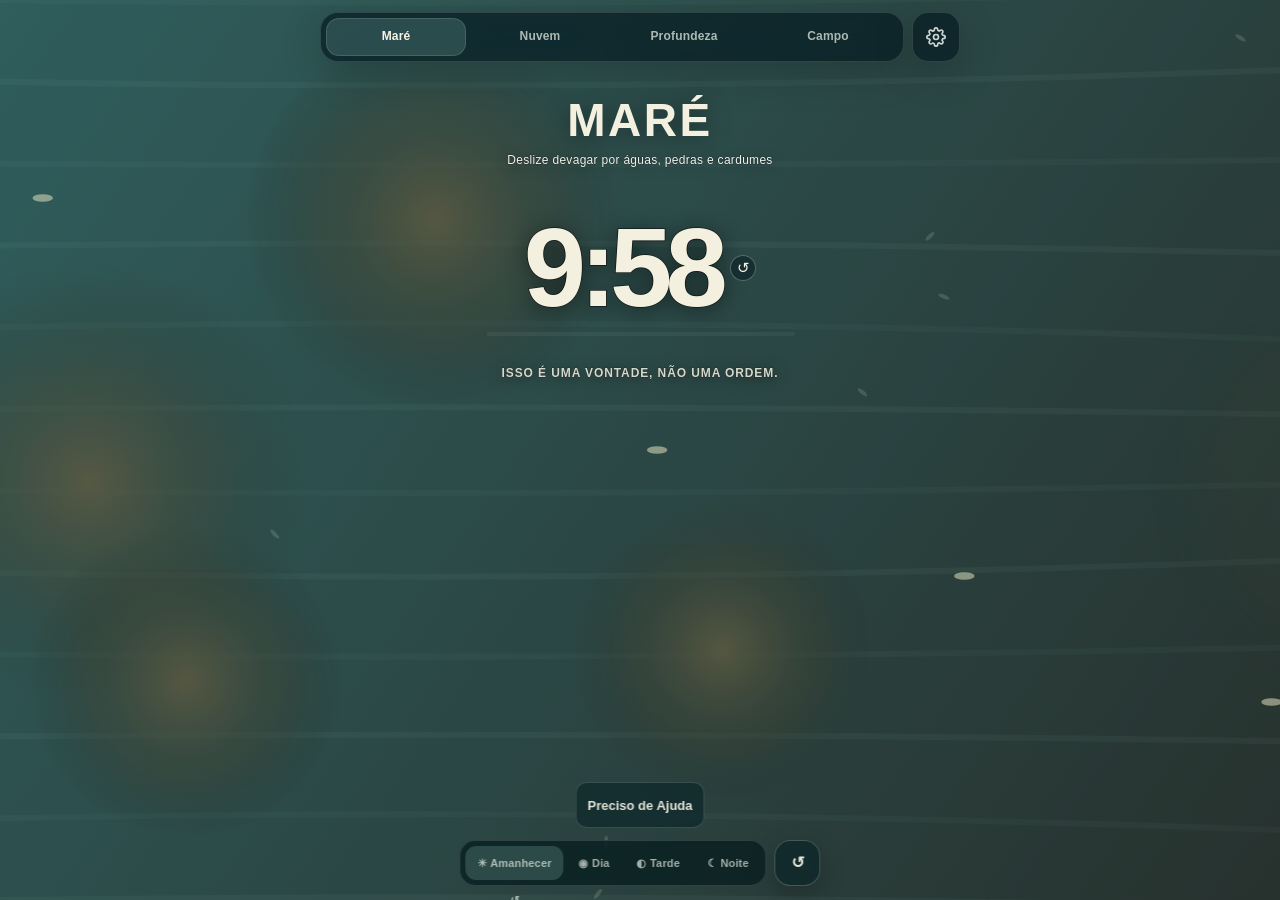
==== commit 286fd6dc: "Move session restart near timer" ====
--- a/low.html
+++ b/low.html
@@ -1,7 +1,7 @@
 <!doctype html><html lang="pt-BR"><head><meta charset="utf-8"><meta name="viewport" content="width=device-width,initial-scale=1,viewport-fit=cover,user-scalable=no"><link rel="icon" href="assets/favicon-32.png" type="image/png" sizes="32x32"><link rel="apple-touch-icon" href="assets/apple-touch-icon.png" sizes="180x180"><link rel="manifest" href="site.webmanifest"><title>Serenia — Low</title><style>
 :root{color-scheme:dark}*{box-sizing:border-box}html,body,#app{width:100%;height:100%;margin:0;overflow:hidden}body{background:#041820;color:#f4f0df;font-family:-apple-system,BlinkMacSystemFont,"Segoe UI",sans-serif}canvas{position:absolute;inset:0;width:100%;height:100%;touch-action:none}.top-header{position:fixed;z-index:5;top:max(12px,env(safe-area-inset-top));left:12px;right:12px;display:flex;align-items:center;gap:8px;max-width:640px;margin:0 auto;pointer-events:none}.top-header>*{pointer-events:auto}.top{flex:1 1 0;min-width:0;display:flex;gap:3px;padding:5px;border:1px solid #ffffff25;border-radius:18px;background:#041920b8;backdrop-filter:blur(12px)}.top button{flex:1;min-width:0;border:0;border-radius:12px;padding:8px 2px;color:#dbe5de;background:transparent;font-size:11px;font-weight:760;white-space:nowrap}.top button[aria-pressed=true]{background:#83b5aa42;color:#fffbed}.settings-btn{align-self:stretch;width:44px;min-width:44px;display:flex;align-items:center;justify-content:center;border:1px solid #ffffff25;border-radius:16px;background:#041920b8;backdrop-filter:blur(12px);color:#dbe5de;cursor:pointer;padding:0;transition:background 200ms,color 200ms,transform 120ms}.settings-btn:hover{background:#83b5aa42;color:#fff}.settings-btn:active{transform:scale(.95)}.settings-modal{position:fixed;inset:0;z-index:100;display:flex;align-items:center;justify-content:center;opacity:0;pointer-events:none;transition:opacity 220ms ease}.settings-modal.is-open{opacity:1;pointer-events:auto}.settings-backdrop{position:absolute;inset:0;background:rgba(1,10,16,.72);backdrop-filter:blur(16px);-webkit-backdrop-filter:blur(16px)}.settings-dialog{position:relative;z-index:1;width:min(92vw,420px);max-height:min(88vh,620px);overflow-y:auto;background:rgba(4,24,33,.94);border:1px solid rgba(226,244,235,.22);border-radius:24px;padding:22px 20px;box-shadow:0 20px 60px rgba(0,0,0,.55);display:flex;flex-direction:column;gap:16px;transform:translateY(12px) scale(.98);transition:transform 220ms cubic-bezier(.16,1,.3,1);-webkit-overflow-scrolling:touch}.settings-modal.is-open .settings-dialog{transform:translateY(0) scale(1)}.settings-header{display:flex;align-items:center;justify-content:space-between;padding-bottom:4px;border-bottom:1px solid rgba(226,244,235,.12)}.settings-title{margin:0;font-size:17px;font-weight:750;color:#fffbed;letter-spacing:.02em}.settings-close{width:32px;height:32px;display:flex;align-items:center;justify-content:center;border:1px solid rgba(226,244,235,.18);border-radius:50%;background:rgba(255,255,255,.06);color:rgba(240,246,237,.8);font-size:14px;cursor:pointer;transition:background 150ms,color 150ms}.settings-close:hover{background:rgba(255,255,255,.14);color:#fff}.settings-body{display:flex;flex-direction:column;gap:16px}.settings-section{display:flex;flex-direction:column;gap:7px}.settings-section-header{display:flex;align-items:center;justify-content:space-between}.settings-section-title{font-size:11px;font-weight:750;text-transform:uppercase;letter-spacing:.08em;color:rgba(224,240,232,.75)}.settings-badge{font-size:9px;font-weight:700;text-transform:uppercase;letter-spacing:.06em;padding:2px 7px;border-radius:999px;background:rgba(143,188,174,.18);color:#9cd4c5}.settings-desc{margin:0;font-size:11px;line-height:1.42;color:rgba(244,240,223,.68)}.settings-segment{display:flex;gap:4px;padding:3px;border-radius:14px;background:rgba(2,14,20,.6);border:1px solid rgba(226,244,235,.14)}.settings-pill{flex:1;min-width:0;min-height:36px;display:flex;align-items:center;justify-content:center;border:0;border-radius:11px;background:transparent;color:rgba(240,246,237,.7);font-size:16px;font-weight:700;letter-spacing:.03em;text-decoration:none;cursor:pointer;transition:background 160ms,color 160ms}.settings-pill:hover{color:#fff;background:rgba(255,255,255,.05)}.settings-pill.is-active,.settings-pill[aria-current="page"],.settings-pill[aria-pressed="true"],.settings-pill[aria-selected="true"]{background:rgba(128,181,171,.28);color:#fffbed;box-shadow:inset 0 0 0 1px rgba(213,237,226,.18)}.settings-toggles{display:flex;flex-direction:column;gap:8px}.settings-toggle-row{display:flex;align-items:center;justify-content:space-between;padding:9px 12px;border-radius:14px;background:rgba(2,14,20,.5);border:1px solid rgba(226,244,235,.12)}.settings-toggle-info{display:flex;flex-direction:column;gap:2px}.settings-toggle-name{font-size:12px;font-weight:700;color:#f4f0df}.settings-toggle-sub{font-size:10px;color:rgba(244,240,223,.55)}.settings-icon-btn{width:38px;height:38px;display:flex;align-items:center;justify-content:center;border-radius:12px;border:1px solid rgba(226,244,235,.18);background:rgba(128,181,171,.24);color:#fffbed;cursor:pointer;transition:background 160ms,color 160ms,transform 100ms}.settings-icon-btn.is-muted{background:rgba(255,255,255,.06);border-color:rgba(255,255,255,.12);color:rgba(240,246,237,.4)}.settings-icon-btn:active{transform:scale(.95)}.content{position:fixed;z-index:2;inset:max(96px,calc(env(safe-area-inset-top) + 72px)) 24px max(28px,env(safe-area-inset-bottom));display:flex;flex-direction:column;align-items:center;text-align:center;pointer-events:none}h1{margin:0;font-size:clamp(29px,8vw,46px);font-weight:750;letter-spacing:.045em;line-height:1.08;text-transform:uppercase;text-shadow:0 2px 20px #000;min-height:0}.hint{height:34px;margin:6px 0 0;color:#fffef8;font-size:12px;line-height:1.35;letter-spacing:.025em;-webkit-text-stroke:.6px #000b;display:flex;align-items:flex-start;justify-content:center;text-align:center}.space{flex:1}.timer-row{display:flex;align-items:center;justify-content:center;gap:9px;margin:0}.timer{margin:0;font-size:clamp(64px,19vw,112px);font-weight:600;letter-spacing:-.07em;line-height:.9;-webkit-text-stroke:1.5px #000a}.bar{width:clamp(210px,48vw,310px);height:4px;margin-top:14px}.bar i{--cleared-progress:0%;display:block;width:100%;height:100%;border-radius:99px;background:linear-gradient(to right,transparent 0,transparent var(--cleared-progress),#ffffff0d calc(var(--cleared-progress) + .5%),#ffffff0d 100%)}.prompt{height:34px;max-width:330px;margin:20px 0 0;font-size:12px;font-weight:750;letter-spacing:.11em;text-transform:uppercase;-webkit-text-stroke:.55px #000b;display:flex;align-items:center;justify-content:center;text-align:center}.note{position:fixed;z-index:4;bottom:max(14px,env(safe-area-inset-bottom));left:50%;transform:translateX(-50%);margin:0;padding:8px 12px;border:1px solid #ffffff22;border-radius:999px;background:#041920a8;color:#d3e0d8;font-size:10px;white-space:nowrap}
-</style><link rel="stylesheet" href="assets/controls.css"></head><body><div id="app"><canvas id="canvas"></canvas><header class="top-header"><nav class="top"><button data-mode="drift" data-i18n="nav_drift">Maré</button><button data-mode="ink" data-i18n="nav_ink">Nuvem</button><button data-mode="depths" data-i18n="nav_depths">Profundeza</button><button data-mode="grass" data-i18n="nav_grass">Campo</button></nav><button class="settings-btn" id="settingsBtn" type="button" aria-label="Configurações" data-i18n-aria-label="settings_title" data-i18n-title="settings_title" title="Configurações"><svg viewBox="0 0 24 24" width="20" height="20" fill="none" stroke="currentColor" stroke-width="2" stroke-linecap="round" stroke-linejoin="round" aria-hidden="true"><circle cx="12" cy="12" r="3"></circle><path d="M19.4 15a1.65 1.65 0 0 0 .33 1.82l.06.06a2 2 0 0 1 0 2.83 2 2 0 0 1-2.83 0l-.06-.06a1.65 1.65 0 0 0-1.82-.33 1.65 1.65 0 0 0-1 1.51V21a2 2 0 0 1-2 2 2 2 0 0 1-2-2v-.09A1.65 1.65 0 0 0 9 19.4a1.65 1.65 0 0 0-1.82.33l-.06.06a2 2 0 0 1-2.83 0 2 2 0 0 1 0-2.83l.06-.06a1.65 1.65 0 0 0 .33-1.82 1.65 1.65 0 0 0-1.51-1H3a2 2 0 0 1-2-2 2 2 0 0 1 2-2h.09A1.65 1.65 0 0 0 4.6 9a1.65 1.65 0 0 0-.33-1.82l-.06-.06a2 2 0 0 1 0-2.83 2 2 0 0 1 2.83 0l.06.06a1.65 1.65 0 0 0 1.82.33H9a1.65 1.65 0 0 0 1-1.51V3a2 2 0 0 1 2-2 2 2 0 0 1 2 2v.09a1.65 1.65 0 0 0 1 1.51 1.65 1.65 0 0 0 1.82-.33l.06-.06a2 2 0 0 1 2.83 0 2 2 0 0 1 0 2.83l-.06.06a1.65 1.65 0 0 0-.33 1.82V9a1.65 1.65 0 0 0 1.51 1H21a2 2 0 0 1 2 2 2 2 0 0 1-2 2h-.09a1.65 1.65 0 0 0-1.51 1z"></path></svg></button></header><aside class="settings-modal" id="settingsModal" aria-hidden="true" hidden><div class="settings-backdrop" id="settingsBackdrop"></div><div class="settings-dialog" role="dialog" aria-modal="true" aria-labelledby="settingsTitle"><div class="settings-header"><h2 class="settings-title" id="settingsTitle" data-i18n="settings_title">Configurações</h2><button class="settings-close" id="settingsClose" type="button" aria-label="Fechar" data-i18n-aria-label="settings_close">✕</button></div><div class="settings-body"><div class="settings-section"><label class="settings-section-title" data-i18n="settings_quality_title">Qualidade Gráfica</label><p class="settings-desc" data-i18n="settings_quality_desc">Se o seu dispositivo não estiver exibindo corretamente ou consumir muita bateria, altere a qualidade gráfica.</p><div class="settings-segment quality-switch" id="settingsQualitySwitch"><a class="settings-pill" href="index.html" data-profile="high">High</a><a class="settings-pill" href="mid.html" data-profile="mid">Mid</a><a class="settings-pill is-active" href="low.html" data-profile="low" aria-current="page">Low</a></div></div><div class="settings-section"><label class="settings-section-title" data-i18n="settings_timer_title">Duração da Sessão</label><div class="settings-segment timer-switch" id="settingsTimerSwitch"><button type="button" class="settings-pill" data-minutes="5">5 min</button><button type="button" class="settings-pill is-active" data-minutes="10" aria-pressed="true">10 min</button><button type="button" class="settings-pill" data-minutes="15">15 min</button><button type="button" class="settings-pill" data-minutes="20">20 min</button></div></div><div class="settings-section"><label class="settings-section-title" data-i18n="settings_lang_title">Idioma</label><div class="settings-segment lang-switch" id="settingsLangSwitch"><button type="button" class="settings-pill is-active" data-lang="pt" aria-pressed="true">Português</button><button type="button" class="settings-pill" data-lang="en">English</button></div></div><div class="settings-section"><div class="settings-section-header"><label class="settings-section-title" data-i18n="settings_audio_title">Sons e Áudio</label></div><div class="settings-toggles"><div class="settings-toggle-row"><div class="settings-toggle-info"><span class="settings-toggle-name" data-i18n="settings_audio_bg">Áudio Ambiente</span><span class="settings-toggle-sub" data-i18n="settings_audio_bg_desc">Som ambiente e atmosfera</span></div><button type="button" class="settings-icon-btn is-active" id="audioToggleBtn" aria-label="Alternar áudio ambiente" data-i18n-aria-label="settings_audio_bg_toggle" aria-pressed="true"><svg class="icon-on" viewBox="0 0 24 24" width="18" height="18" fill="none" stroke="currentColor" stroke-width="2" stroke-linecap="round" stroke-linejoin="round" aria-hidden="true"><polygon points="11 5 6 9 2 9 2 15 6 15 11 19 11 5"></polygon><path d="M19.07 4.93a10 10 0 0 1 0 14.14M15.54 8.46a5 5 0 0 1 0 7.07"></path></svg><svg class="icon-off" viewBox="0 0 24 24" width="18" height="18" fill="none" stroke="currentColor" stroke-width="2" stroke-linecap="round" stroke-linejoin="round" aria-hidden="true" style="display:none"><polygon points="11 5 6 9 2 9 2 15 6 15 11 19 11 5"></polygon><line x1="23" y1="9" x2="17" y2="15"></line><line x1="17" y1="9" x2="23" y2="15"></line></svg></button></div><div class="settings-toggle-row"><div class="settings-toggle-info"><span class="settings-toggle-name" data-i18n="settings_audio_sfx">Efeitos ao Tocar</span><span class="settings-toggle-sub" data-i18n="settings_audio_sfx_desc">Feedback sonoro ao tocar e deslizar</span></div><button type="button" class="settings-icon-btn is-active" id="sfxToggleBtn" aria-label="Alternar efeitos sonoros" data-i18n-aria-label="settings_audio_sfx_toggle" aria-pressed="true"><svg class="icon-on" viewBox="0 0 24 24" width="18" height="18" fill="none" stroke="currentColor" stroke-width="2" stroke-linecap="round" stroke-linejoin="round" aria-hidden="true"><path d="M12 2v4m0 12v4M4.93 4.93l2.83 2.83m8.48 8.48l2.83 2.83M2 12h4m12 0h4M4.93 19.07l2.83-2.83m8.48-8.48l2.83-2.83"></path></svg><svg class="icon-off" viewBox="0 0 24 24" width="18" height="18" fill="none" stroke="currentColor" stroke-width="2" stroke-linecap="round" stroke-linejoin="round" aria-hidden="true" style="display:none"><circle cx="12" cy="12" r="9"></circle><line x1="4.93" y1="4.93" x2="19.07" y2="19.07"></line></svg></button></div></div></div></div></div></aside><section class="content"><h1 id="title">MARÉ</h1><p class="hint" id="hint">Deslize devagar por águas, pedras e cardumes</p><div class="space"></div><div class="timer-row"><p class="timer" id="timer">10:00</p><button class="fallback-reset" type="button" title="Reiniciar 10 minutos">↺</button></div><div class="bar"><i id="bar"></i></div><p class="prompt">RECONHEÇA: “ISSO É UMA VONTADE.”</p><div class="space"></div></section></div><script>
-(()=>{'use strict';const $=s=>document.querySelector(s),c=$('#canvas'),x=c.getContext('2d',{alpha:false}),title=$('#title'),hint=$('#hint'),timer=$('#timer'),bar=$('#bar'),L={drift:['MARÉ','Deslize devagar por águas, pedras e cardumes'],ink:['NUVEM','Toque e arraste para soltar fumaça']};const SESSION_KEY='serenia-session-minutes',SESSION_OPTIONS=[5,10,15,20];let mode='drift',last=0,elapsed=0,marks=[],drops=[],sessionSeconds=600;try{const stored=Number(localStorage.getItem(SESSION_KEY));if(SESSION_OPTIONS.includes(stored))sessionSeconds=stored*60}catch{}function renderTimer(){const left=Math.max(0,sessionSeconds-elapsed);timer.textContent=`${Math.floor(left/60)}:${String(left%60).padStart(2,'0')}`;bar.style.setProperty('--cleared-progress',`${((sessionSeconds-left)/sessionSeconds)*100}%`)}function fit(){if(c.width!==innerWidth||c.height!==innerHeight){c.width=innerWidth;c.height=innerHeight}}function water(w,h,t,drift){let g=x.createLinearGradient(0,0,w,h);g.addColorStop(0,'#0e4e5b');g.addColorStop(1,'#041923');x.fillStyle=g;x.fillRect(0,0,w,h);for(let i=0;i<12;i++){let y=i*h/11,o=Math.sin(t*.0003+i)*12;x.strokeStyle=`rgba(150,219,205,${.035+(i%2)*.016})`;x.lineWidth=6;x.beginPath();x.moveTo(0,y);x.quadraticCurveTo(w*.5,y+o,w,y-o);x.stroke()}const sceneRocks=window.__portableOceanRocks||[[.18,.29,.2],[.74,.23,.17],[.5,.63,.23],[.1,.84,.16],[.85,.78,.19]];sceneRocks.forEach(a=>{let driftX=drift?t*.000014:0,px=(a[0]*w-driftX+w)%w,py=a[1]*h,q=x.createRadialGradient(px,py,0,px,py,a[2]*w);q.addColorStop(0,'rgba(65,73,59,.9)');q.addColorStop(1,'rgba(7,30,34,0)');x.fillStyle=q;x.fillRect(px-a[2]*w,py-a[2]*w,a[2]*w*2,a[2]*w*2)})}function draw(t){requestAnimationFrame(draw);if(document.hidden||t-last<66)return;last=t;fit();let w=c.width,h=c.height;if(mode==='drift'){water(w,h,t,true);const sceneRocks=window.__portableOceanRocks||[];for(let i=0;i<5;i++){let fx=(i*.24+t*.000012)%1,fy=.22+i*.14;if(sceneRocks.some(a=>{let dx=fx-a[0],dy=(fy-a[1])/.72;return dx*dx+dy*dy<(a[2]*1.28)**2}))continue;x.fillStyle='rgba(222,230,203,.55)';x.beginPath();x.ellipse(fx*w,fy*h,w*.008,w*.003,0,0,7);x.fill()}}else if(mode==='ink'){x.fillStyle='#082934';x.fillRect(0,0,w,h)}}requestAnimationFrame(draw);document.querySelectorAll('[data-mode]').forEach(b=>b.onclick=()=>{mode=b.dataset.mode;document.querySelectorAll('[data-mode]').forEach(q=>q.setAttribute('aria-pressed',q===b));[title.textContent,hint.textContent]=L[mode];marks=[];drops=[]});addEventListener('guided-reset',event=>{const seconds=Number(event.detail?.seconds);if(Number.isFinite(seconds)&&seconds>0)sessionSeconds=seconds;else try{const stored=Number(localStorage.getItem(SESSION_KEY));if(SESSION_OPTIONS.includes(stored))sessionSeconds=stored*60}catch{}elapsed=0;renderTimer()});renderTimer();setInterval(()=>{elapsed=Math.min(sessionSeconds,elapsed+1);renderTimer()},1000)})();
+</style><link rel="stylesheet" href="assets/controls.css"></head><body><div id="app"><canvas id="canvas"></canvas><header class="top-header"><nav class="top"><button data-mode="drift" data-i18n="nav_drift">Maré</button><button data-mode="ink" data-i18n="nav_ink">Nuvem</button><button data-mode="depths" data-i18n="nav_depths">Profundeza</button><button data-mode="grass" data-i18n="nav_grass">Campo</button></nav><button class="settings-btn" id="settingsBtn" type="button" aria-label="Configurações" data-i18n-aria-label="settings_title" data-i18n-title="settings_title" title="Configurações"><svg viewBox="0 0 24 24" width="20" height="20" fill="none" stroke="currentColor" stroke-width="2" stroke-linecap="round" stroke-linejoin="round" aria-hidden="true"><circle cx="12" cy="12" r="3"></circle><path d="M19.4 15a1.65 1.65 0 0 0 .33 1.82l.06.06a2 2 0 0 1 0 2.83 2 2 0 0 1-2.83 0l-.06-.06a1.65 1.65 0 0 0-1.82-.33 1.65 1.65 0 0 0-1 1.51V21a2 2 0 0 1-2 2 2 2 0 0 1-2-2v-.09A1.65 1.65 0 0 0 9 19.4a1.65 1.65 0 0 0-1.82.33l-.06.06a2 2 0 0 1-2.83 0 2 2 0 0 1 0-2.83l.06-.06a1.65 1.65 0 0 0 .33-1.82 1.65 1.65 0 0 0-1.51-1H3a2 2 0 0 1-2-2 2 2 0 0 1 2-2h.09A1.65 1.65 0 0 0 4.6 9a1.65 1.65 0 0 0-.33-1.82l-.06-.06a2 2 0 0 1 0-2.83 2 2 0 0 1 2.83 0l.06.06a1.65 1.65 0 0 0 1.82.33H9a1.65 1.65 0 0 0 1-1.51V3a2 2 0 0 1 2-2 2 2 0 0 1 2 2v.09a1.65 1.65 0 0 0 1 1.51 1.65 1.65 0 0 0 1.82-.33l.06-.06a2 2 0 0 1 2.83 0 2 2 0 0 1 0 2.83l-.06.06a1.65 1.65 0 0 0-.33 1.82V9a1.65 1.65 0 0 0 1.51 1H21a2 2 0 0 1 2 2 2 2 0 0 1-2 2h-.09a1.65 1.65 0 0 0-1.51 1z"></path></svg></button></header><aside class="settings-modal" id="settingsModal" aria-hidden="true" hidden><div class="settings-backdrop" id="settingsBackdrop"></div><div class="settings-dialog" role="dialog" aria-modal="true" aria-labelledby="settingsTitle"><div class="settings-header"><h2 class="settings-title" id="settingsTitle" data-i18n="settings_title">Configurações</h2><button class="settings-close" id="settingsClose" type="button" aria-label="Fechar" data-i18n-aria-label="settings_close">✕</button></div><div class="settings-body"><div class="settings-section"><label class="settings-section-title" data-i18n="settings_quality_title">Qualidade Gráfica</label><p class="settings-desc" data-i18n="settings_quality_desc">Se o seu dispositivo não estiver exibindo corretamente ou consumir muita bateria, altere a qualidade gráfica.</p><div class="settings-segment quality-switch" id="settingsQualitySwitch"><a class="settings-pill" href="index.html" data-profile="high">High</a><a class="settings-pill" href="mid.html" data-profile="mid">Mid</a><a class="settings-pill is-active" href="low.html" data-profile="low" aria-current="page">Low</a></div></div><div class="settings-section"><label class="settings-section-title" data-i18n="settings_timer_title">Duração da Sessão</label><div class="settings-segment timer-switch" id="settingsTimerSwitch"><button type="button" class="settings-pill" data-minutes="5">5 min</button><button type="button" class="settings-pill is-active" data-minutes="10" aria-pressed="true">10 min</button><button type="button" class="settings-pill" data-minutes="15">15 min</button><button type="button" class="settings-pill" data-minutes="20">20 min</button></div></div><div class="settings-section"><label class="settings-section-title" data-i18n="settings_lang_title">Idioma</label><div class="settings-segment lang-switch" id="settingsLangSwitch"><button type="button" class="settings-pill is-active" data-lang="pt" aria-pressed="true">Português</button><button type="button" class="settings-pill" data-lang="en">English</button></div></div><div class="settings-section"><div class="settings-section-header"><label class="settings-section-title" data-i18n="settings_audio_title">Sons e Áudio</label></div><div class="settings-toggles"><div class="settings-toggle-row"><div class="settings-toggle-info"><span class="settings-toggle-name" data-i18n="settings_audio_bg">Áudio Ambiente</span><span class="settings-toggle-sub" data-i18n="settings_audio_bg_desc">Som ambiente e atmosfera</span></div><button type="button" class="settings-icon-btn is-active" id="audioToggleBtn" aria-label="Alternar áudio ambiente" data-i18n-aria-label="settings_audio_bg_toggle" aria-pressed="true"><svg class="icon-on" viewBox="0 0 24 24" width="18" height="18" fill="none" stroke="currentColor" stroke-width="2" stroke-linecap="round" stroke-linejoin="round" aria-hidden="true"><polygon points="11 5 6 9 2 9 2 15 6 15 11 19 11 5"></polygon><path d="M19.07 4.93a10 10 0 0 1 0 14.14M15.54 8.46a5 5 0 0 1 0 7.07"></path></svg><svg class="icon-off" viewBox="0 0 24 24" width="18" height="18" fill="none" stroke="currentColor" stroke-width="2" stroke-linecap="round" stroke-linejoin="round" aria-hidden="true" style="display:none"><polygon points="11 5 6 9 2 9 2 15 6 15 11 19 11 5"></polygon><line x1="23" y1="9" x2="17" y2="15"></line><line x1="17" y1="9" x2="23" y2="15"></line></svg></button></div><div class="settings-toggle-row"><div class="settings-toggle-info"><span class="settings-toggle-name" data-i18n="settings_audio_sfx">Efeitos ao Tocar</span><span class="settings-toggle-sub" data-i18n="settings_audio_sfx_desc">Feedback sonoro ao tocar e deslizar</span></div><button type="button" class="settings-icon-btn is-active" id="sfxToggleBtn" aria-label="Alternar efeitos sonoros" data-i18n-aria-label="settings_audio_sfx_toggle" aria-pressed="true"><svg class="icon-on" viewBox="0 0 24 24" width="18" height="18" fill="none" stroke="currentColor" stroke-width="2" stroke-linecap="round" stroke-linejoin="round" aria-hidden="true"><path d="M12 2v4m0 12v4M4.93 4.93l2.83 2.83m8.48 8.48l2.83 2.83M2 12h4m12 0h4M4.93 19.07l2.83-2.83m8.48-8.48l2.83-2.83"></path></svg><svg class="icon-off" viewBox="0 0 24 24" width="18" height="18" fill="none" stroke="currentColor" stroke-width="2" stroke-linecap="round" stroke-linejoin="round" aria-hidden="true" style="display:none"><circle cx="12" cy="12" r="9"></circle><line x1="4.93" y1="4.93" x2="19.07" y2="19.07"></line></svg></button></div></div></div></div></div></aside><section class="content"><h1 id="title">MARÉ</h1><p class="hint" id="hint">Deslize devagar por águas, pedras e cardumes</p><div class="space"></div><div class="timer-row"><p class="timer" id="timer">10:00</p><button class="fallback-reset" type="button" title="Reiniciar 10 minutos">↺</button></div><div class="bar"><i id="bar"></i></div><button class="portable-restart" id="portableRestart" type="button" hidden></button><p class="prompt">RECONHEÇA: “ISSO É UMA VONTADE.”</p><div class="space"></div></section></div><script>
+(()=>{'use strict';const $=s=>document.querySelector(s),c=$('#canvas'),x=c.getContext('2d',{alpha:false}),title=$('#title'),hint=$('#hint'),timer=$('#timer'),bar=$('#bar'),L={drift:['MARÉ','Deslize devagar por águas, pedras e cardumes'],ink:['NUVEM','Toque e arraste para soltar fumaça']};const SESSION_KEY='serenia-session-minutes',SESSION_OPTIONS=[5,10,15,20];let mode='drift',last=0,elapsed=0,marks=[],drops=[],sessionSeconds=600;try{const stored=Number(localStorage.getItem(SESSION_KEY));if(SESSION_OPTIONS.includes(stored))sessionSeconds=stored*60}catch{}const restart=$('#portableRestart');function restartLabel(){const minutes=Math.max(1,Math.round(sessionSeconds/60)),lang=window.__currentLang==='en'?'en':'pt';return lang==='en'?`Start Another ${minutes} Minutes`:`Começar Mais ${minutes} Minutos`}function renderTimer(){const left=Math.max(0,sessionSeconds-elapsed);timer.textContent=`${Math.floor(left/60)}:${String(left%60).padStart(2,'0')}`;bar.style.setProperty('--cleared-progress',`${((sessionSeconds-left)/sessionSeconds)*100}%`);if(restart){restart.textContent=restartLabel();restart.hidden=left>0}}function fit(){if(c.width!==innerWidth||c.height!==innerHeight){c.width=innerWidth;c.height=innerHeight}}function water(w,h,t,drift){let g=x.createLinearGradient(0,0,w,h);g.addColorStop(0,'#0e4e5b');g.addColorStop(1,'#041923');x.fillStyle=g;x.fillRect(0,0,w,h);for(let i=0;i<12;i++){let y=i*h/11,o=Math.sin(t*.0003+i)*12;x.strokeStyle=`rgba(150,219,205,${.035+(i%2)*.016})`;x.lineWidth=6;x.beginPath();x.moveTo(0,y);x.quadraticCurveTo(w*.5,y+o,w,y-o);x.stroke()}const sceneRocks=window.__portableOceanRocks||[[.18,.29,.2],[.74,.23,.17],[.5,.63,.23],[.1,.84,.16],[.85,.78,.19]];sceneRocks.forEach(a=>{let driftX=drift?t*.000014:0,px=(a[0]*w-driftX+w)%w,py=a[1]*h,q=x.createRadialGradient(px,py,0,px,py,a[2]*w);q.addColorStop(0,'rgba(65,73,59,.9)');q.addColorStop(1,'rgba(7,30,34,0)');x.fillStyle=q;x.fillRect(px-a[2]*w,py-a[2]*w,a[2]*w*2,a[2]*w*2)})}function draw(t){requestAnimationFrame(draw);if(document.hidden||t-last<66)return;last=t;fit();let w=c.width,h=c.height;if(mode==='drift'){water(w,h,t,true);const sceneRocks=window.__portableOceanRocks||[];for(let i=0;i<5;i++){let fx=(i*.24+t*.000012)%1,fy=.22+i*.14;if(sceneRocks.some(a=>{let dx=fx-a[0],dy=(fy-a[1])/.72;return dx*dx+dy*dy<(a[2]*1.28)**2}))continue;x.fillStyle='rgba(222,230,203,.55)';x.beginPath();x.ellipse(fx*w,fy*h,w*.008,w*.003,0,0,7);x.fill()}}else if(mode==='ink'){x.fillStyle='#082934';x.fillRect(0,0,w,h)}}requestAnimationFrame(draw);document.querySelectorAll('[data-mode]').forEach(b=>b.onclick=()=>{mode=b.dataset.mode;document.querySelectorAll('[data-mode]').forEach(q=>q.setAttribute('aria-pressed',q===b));[title.textContent,hint.textContent]=L[mode];marks=[];drops=[]});addEventListener('guided-reset',event=>{const seconds=Number(event.detail?.seconds);if(Number.isFinite(seconds)&&seconds>0)sessionSeconds=seconds;else try{const stored=Number(localStorage.getItem(SESSION_KEY));if(SESSION_OPTIONS.includes(stored))sessionSeconds=stored*60}catch{}elapsed=0;renderTimer()});if(restart)restart.addEventListener('click',()=>window.dispatchEvent(new Event('guided-reset')));addEventListener('serenia-languagechange',renderTimer);renderTimer();setInterval(()=>{elapsed=Math.min(sessionSeconds,elapsed+1);renderTimer()},1000)})();
 </script><style>[data-mode="depths"],[data-mode="grass"]{display:block!important}.quality-fix{position:fixed;inset:0;z-index:1;width:100%;height:100%;pointer-events:none}</style><script>
 /* Low version of the same interaction rules: High Depths/Grass links, coloured Fumaça, water-only wavy rings, and moving water fish. */
 addEventListener('load',()=>{const c=document.querySelector('.fallback-controls');setInterval(()=>{if(document.querySelector('[data-mode][aria-pressed="true"]')?.dataset.mode==='ink')c.hidden=false},60)});
--- a/assets/controls.css
+++ b/assets/controls.css
@@ -13,6 +13,31 @@
   --serenia-rail-line: rgba(233, 245, 237, .14);
   --serenia-control-ink: rgba(234, 242, 231, .68);
 }
+
+/* Completion stays close to the timer in every rendering profile. */
+.restart-under-timer,
+.portable-restart {
+  display: none;
+  pointer-events: auto;
+  align-items: center;
+  justify-content: center;
+  min-height: 30px;
+  margin: 9px 0 0;
+  padding: 6px 10px;
+  border: 1px solid rgba(220, 237, 227, .22);
+  border-radius: 11px;
+  color: rgba(245, 244, 231, .9);
+  background: rgba(9, 34, 38, .58);
+  box-shadow: 0 6px 18px rgba(0, 0, 0, .16);
+  font: 600 11px/1 var(--serenia-sans, -apple-system, BlinkMacSystemFont, "Segoe UI", sans-serif);
+  letter-spacing: .01em;
+  white-space: nowrap;
+  cursor: pointer;
+  backdrop-filter: blur(10px) saturate(110%);
+  -webkit-backdrop-filter: blur(10px) saturate(110%);
+}
+.app.is-complete .restart-under-timer,
+.portable-restart:not([hidden]) { display: inline-flex !important; }
 
 /* Rails are sized by their controls; the viewport cap is only a safety limit. */
 .bottom-hud-group {
